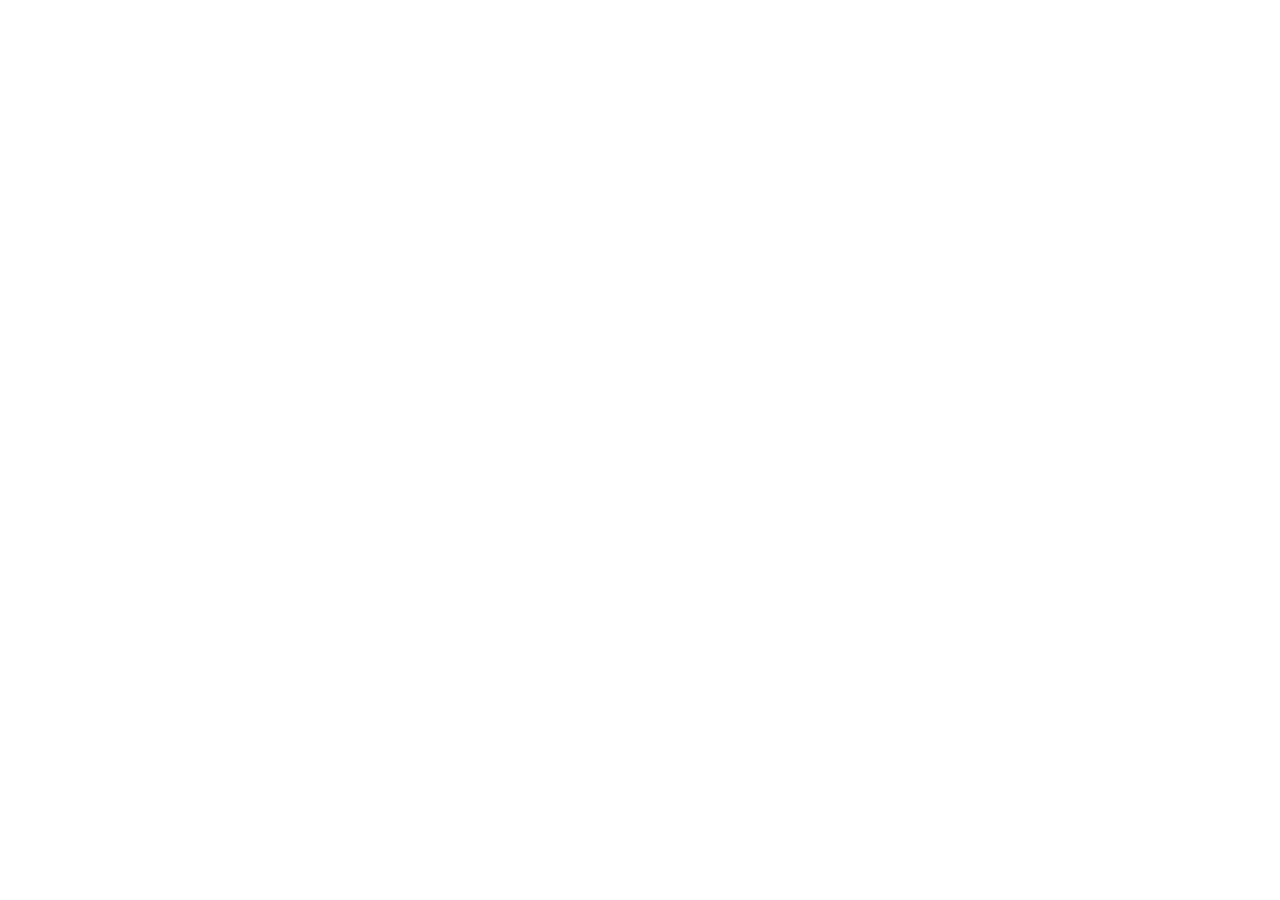
==== index.html @ 61a12a6a "Publish accessibility audit, calculator, and unlisted route Adds audit-led Home Water Plant configur" ====
<!doctype html>
<html lang="en-US">
  <head>
    <meta charset="UTF-8" />
    <meta name="viewport" content="width=device-width, initial-scale=1.0" />
    <meta name="theme-color" content="#0F172A" />
    <meta name="description" content="Pacific Purity installs Home Water Plants for Los Angeles homes. Starting at $199/mo, with $199 at signing and 12 payments of $199: $2,587 total. Start with a free water audit." />
    
    
    <title>Pacific Purity | Home Water Plants for Los Angeles Homes</title>
    <script type="module" crossorigin src="/assets/index-Bk1wmmDY.js"></script>
    <link rel="stylesheet" crossorigin href="/assets/index-Cd5z5xtG.css">
  
    <link rel="canonical" href="https://pacificpurity.com/" />
    <meta property="og:type" content="website" />
    <meta property="og:site_name" content="Pacific Purity" />
    <meta property="og:title" content="Pacific Purity | Home Water Plants for Los Angeles Homes" />
    <meta property="og:description" content="Pacific Purity installs Home Water Plants for Los Angeles homes. Starting at $199/mo, with $199 at signing and 12 payments of $199: $2,587 total. Start with a free water audit." />
    <meta property="og:url" content="https://pacificpurity.com/" />
    <meta property="og:image" content="https://pacificpurity.com/og-image.png" />
    <meta property="og:image:alt" content="Pacific Purity water purification installation" />
    <meta name="twitter:card" content="summary_large_image" />
    <meta name="twitter:title" content="Pacific Purity | Home Water Plants for Los Angeles Homes" />
    <meta name="twitter:description" content="Pacific Purity installs Home Water Plants for Los Angeles homes. Starting at $199/mo, with $199 at signing and 12 payments of $199: $2,587 total. Start with a free water audit." />
    <meta name="twitter:image" content="https://pacificpurity.com/og-image.png" />
    <script type="application/ld+json">{"@context":"https://schema.org","@graph":[{"@type":"Organization","@id":"https://pacificpurity.com/#organization","name":"Pacific Purity","url":"https://pacificpurity.com","logo":"https://pacificpurity.com/manus-storage/pacific-purity-double-droplet.png","areaServed":["Los Angeles","West Los Angeles","Santa Monica","South Bay"],"description":"Pacific Purity designs and installs residential water purification and water-treatment systems for Los Angeles homes."},{"@type":"Service","name":"Pacific Purity residential water purification","serviceType":"Residential water purification installation","provider":{"@id":"https://pacificpurity.com/#organization"},"areaServed":["Los Angeles","West Los Angeles","Santa Monica","South Bay"],"description":"Pacific Purity installs Home Water Plants for Los Angeles homes. Starting at $199/mo, with $199 at signing and 12 payments of $199: $2,587 total. Start with a free water audit."},{"@type":"FAQPage","mainEntity":[{"@type":"Question","name":"What does the free in-home water audit include?","acceptedAnswer":{"@type":"Answer","text":"We discuss your water goals, assess the installation location and access, test the available water, review the fixtures or uses you want to serve, and recommend a configuration before you commit."}},{"@type":"Question","name":"Is the Home Water Plant a whole-house RO system?","acceptedAnswer":{"@type":"Answer","text":"The Home Water Plant creates a dedicated purified-water zone. Your audit determines which fixtures and uses are included, then confirms the appropriate 250 LPH or 500 LPH configuration."}}]}]}</script>
  </head>
  <body>
    <div id="root"></div>
  </body>
</html>
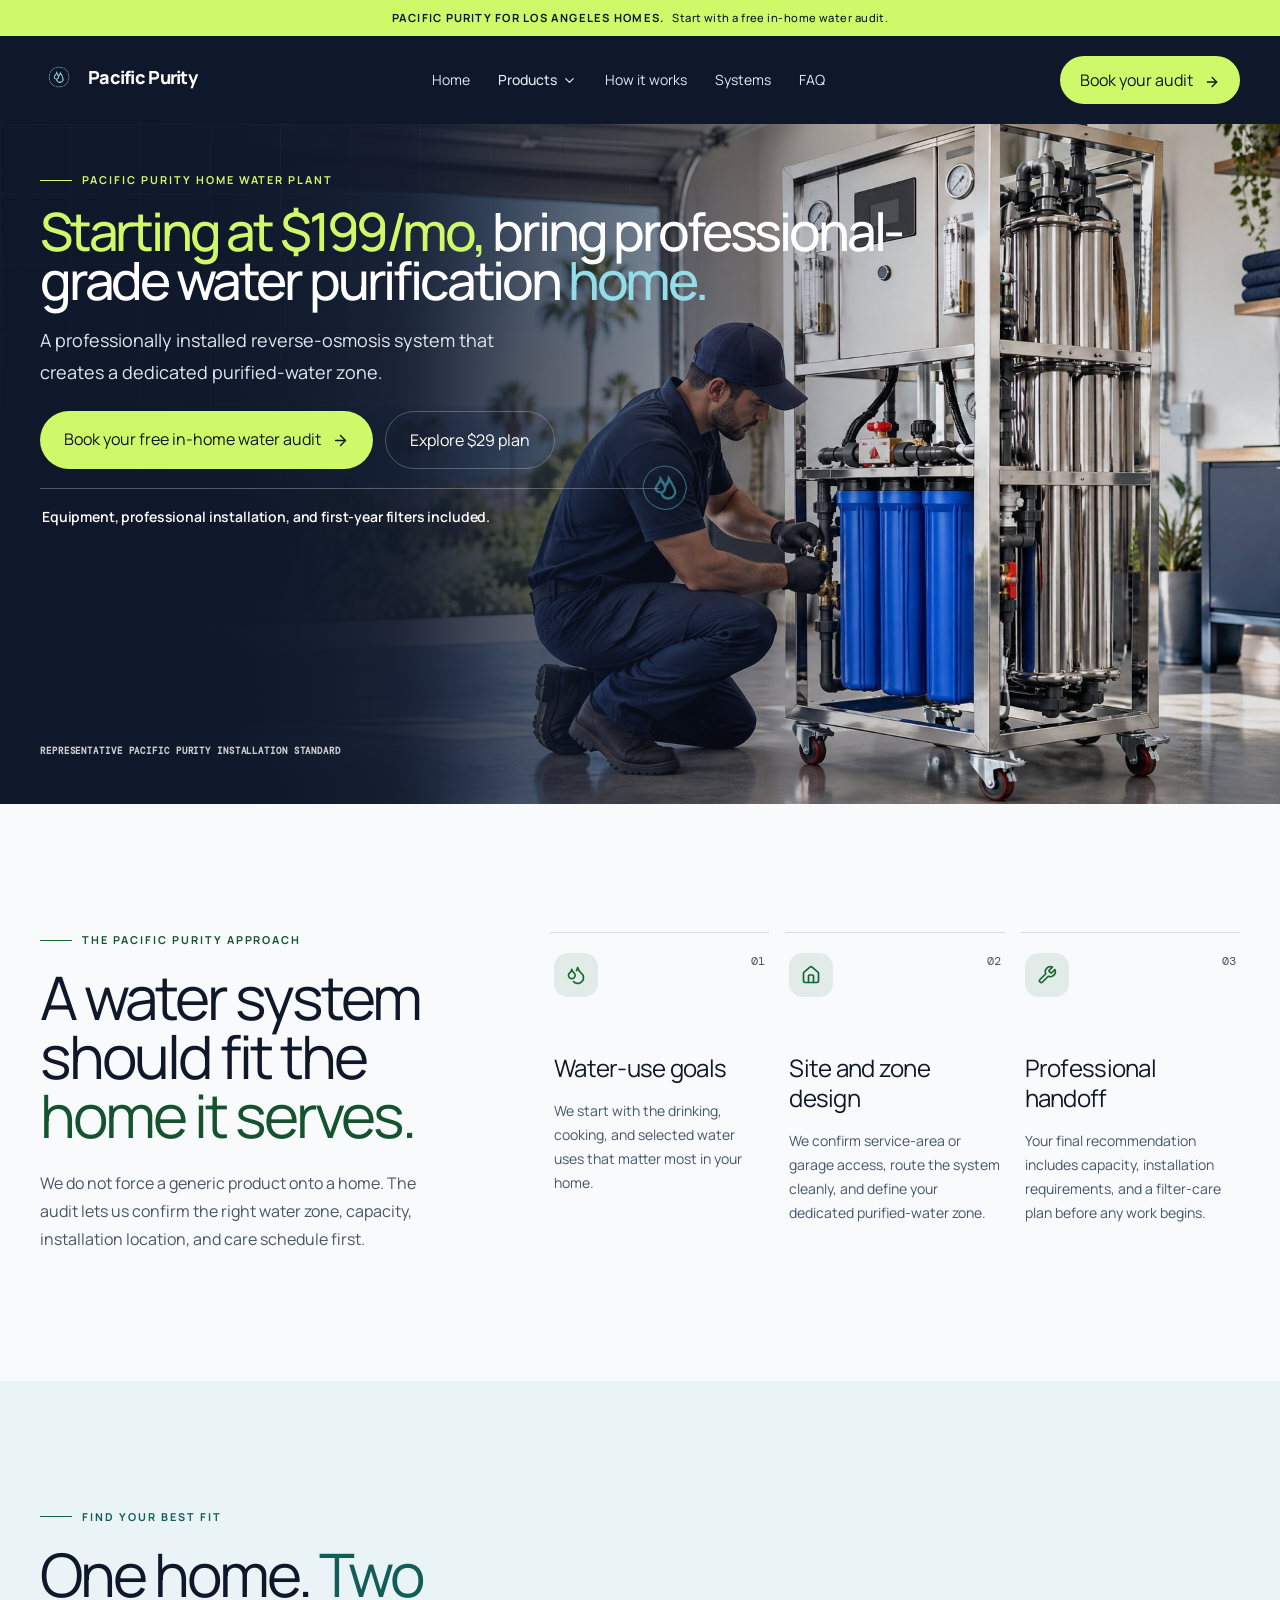
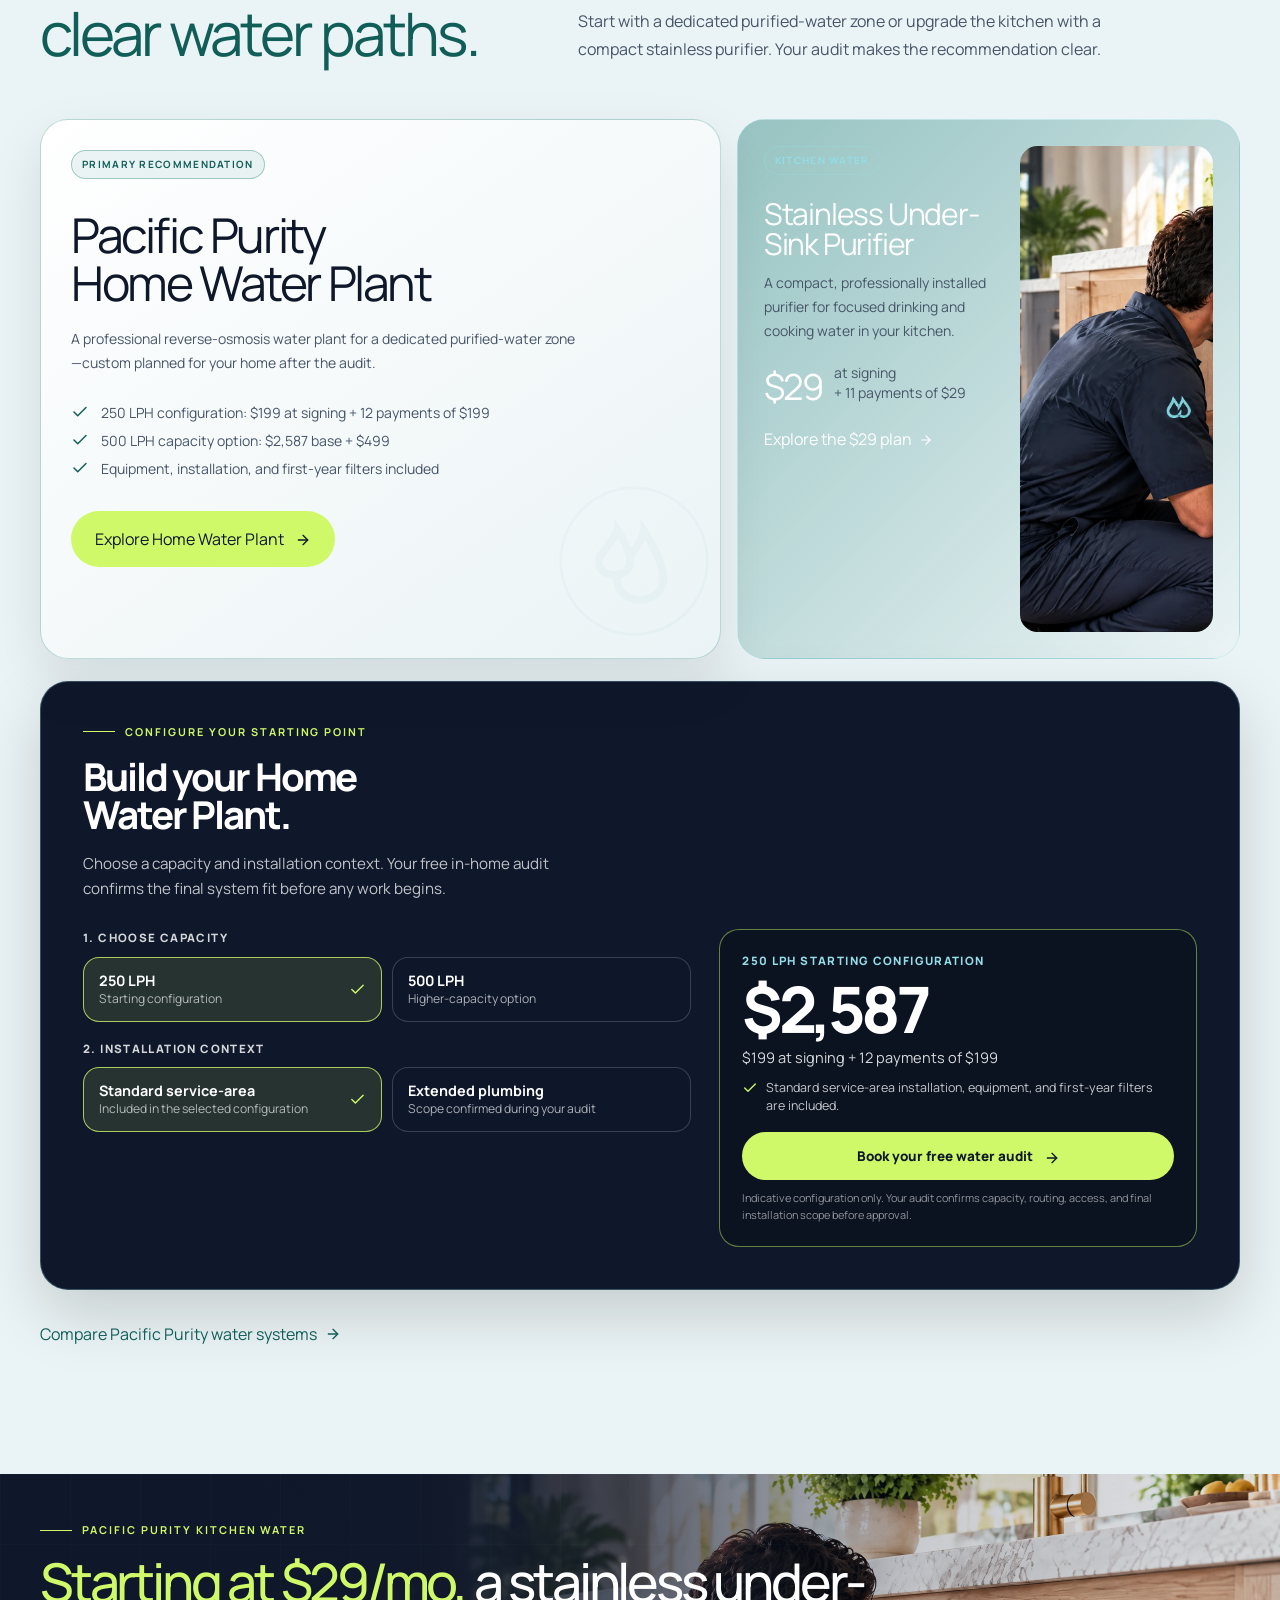
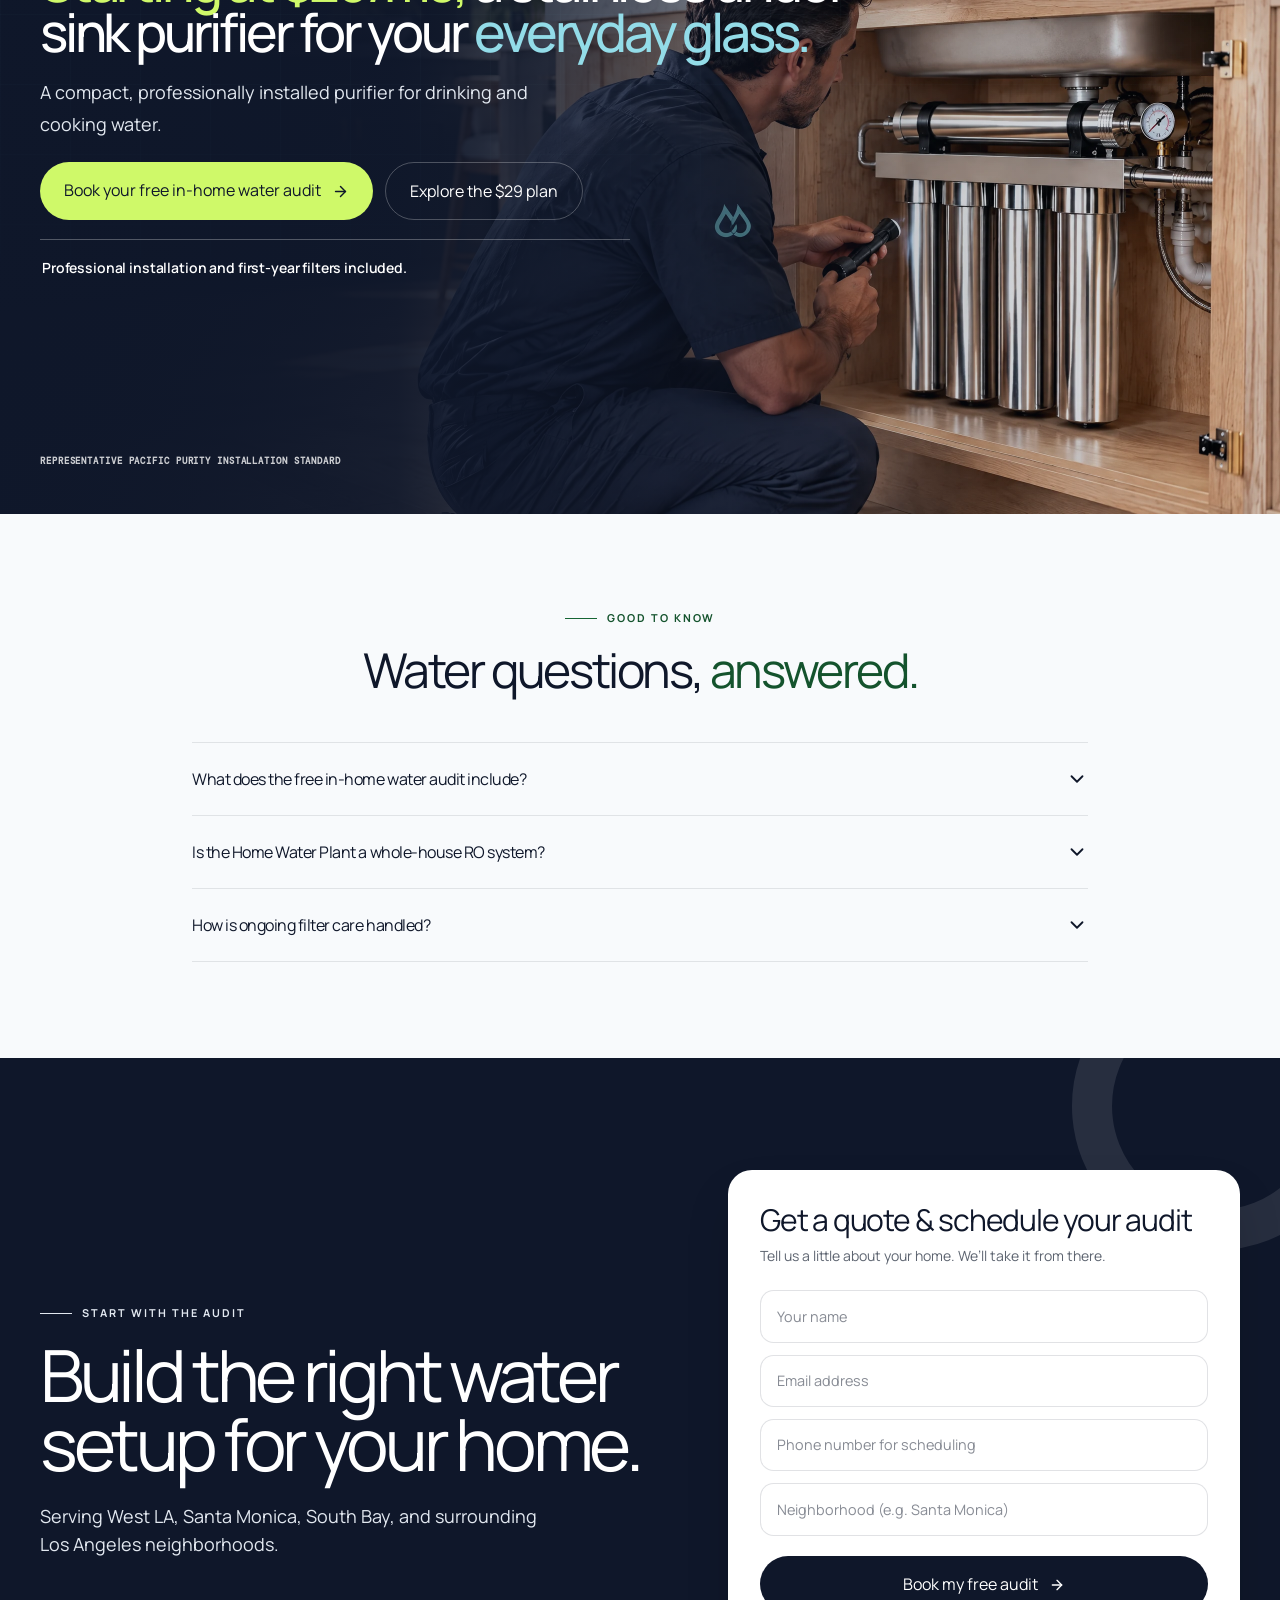
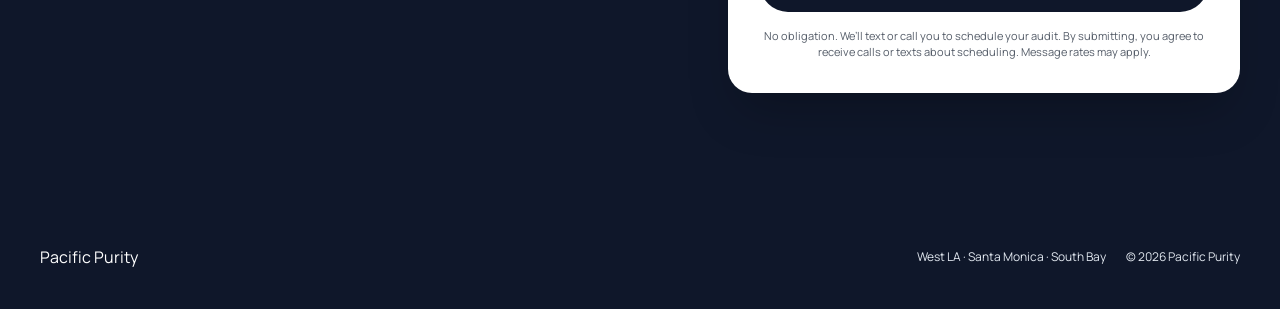
==== commit 497398f6: "Refine hero typography and mobile readability" ====
--- a/index.html
+++ b/index.html
@@ -8,8 +8,8 @@
     
     
     <title>Pacific Purity | Home Water Plants for Los Angeles Homes</title>
-    <script type="module" crossorigin src="/assets/index-Bk1wmmDY.js"></script>
-    <link rel="stylesheet" crossorigin href="/assets/index-Cd5z5xtG.css">
+    <script type="module" crossorigin src="/assets/index-rPLA3eT7.js"></script>
+    <link rel="stylesheet" crossorigin href="/assets/index-DbnphQcN.css">
   
     <link rel="canonical" href="https://pacificpurity.com/" />
     <meta property="og:type" content="website" />
--- a/assets/index-DbnphQcN.css
+++ b/assets/index-DbnphQcN.css
@@ -0,0 +1 @@
+@import"https://fonts.googleapis.com/css2?family=DM+Mono:wght@400;500&family=Manrope:wght@400;500;600;700;800&display=swap";@layer components;@layer properties{@supports (((-webkit-hyphens:none)) and (not (margin-trim:inline))) or ((-moz-orient:inline) and (not (color:rgb(from red r g b)))){*,:before,:after,::backdrop{--tw-divide-y-reverse:0;--tw-border-style:solid;--tw-leading:initial;--tw-font-weight:initial;--tw-tracking:initial;--tw-shadow:0 0 #0000;--tw-shadow-color:initial;--tw-shadow-alpha:100%;--tw-inset-shadow:0 0 #0000;--tw-inset-shadow-color:initial;--tw-inset-shadow-alpha:100%;--tw-ring-color:initial;--tw-ring-shadow:0 0 #0000;--tw-inset-ring-color:initial;--tw-inset-ring-shadow:0 0 #0000;--tw-ring-inset:initial;--tw-ring-offset-width:0px;--tw-ring-offset-color:#fff;--tw-ring-offset-shadow:0 0 #0000;--tw-blur:initial;--tw-brightness:initial;--tw-contrast:initial;--tw-grayscale:initial;--tw-hue-rotate:initial;--tw-invert:initial;--tw-opacity:initial;--tw-saturate:initial;--tw-sepia:initial;--tw-drop-shadow:initial;--tw-drop-shadow-color:initial;--tw-drop-shadow-alpha:100%;--tw-drop-shadow-size:initial;--tw-backdrop-blur:initial;--tw-backdrop-brightness:initial;--tw-backdrop-contrast:initial;--tw-backdrop-grayscale:initial;--tw-backdrop-hue-rotate:initial;--tw-backdrop-invert:initial;--tw-backdrop-opacity:initial;--tw-backdrop-saturate:initial;--tw-backdrop-sepia:initial;--tw-translate-x:0;--tw-translate-y:0;--tw-translate-z:0;--tw-animation-delay:0s;--tw-animation-direction:normal;--tw-animation-duration:initial;--tw-animation-fill-mode:none;--tw-animation-iteration-count:1;--tw-enter-blur:0;--tw-enter-opacity:1;--tw-enter-rotate:0;--tw-enter-scale:1;--tw-enter-translate-x:0;--tw-enter-translate-y:0;--tw-exit-blur:0;--tw-exit-opacity:1;--tw-exit-rotate:0;--tw-exit-scale:1;--tw-exit-translate-x:0;--tw-exit-translate-y:0}}}@layer theme{:root,:host{--color-red-700:oklch(50.5% .213 27.518);--color-slate-600:oklch(44.6% .043 257.281);--color-white:#fff;--spacing:.25rem;--container-sm:24rem;--container-md:28rem;--container-lg:32rem;--container-xl:36rem;--container-2xl:42rem;--container-4xl:56rem;--container-5xl:64rem;--container-7xl:80rem;--text-xs:.75rem;--text-xs--line-height:calc(1 / .75);--text-sm:.875rem;--text-sm--line-height:calc(1.25 / .875);--text-base:1rem;--text-base--line-height: 1.5 ;--text-lg:1.125rem;--text-lg--line-height:calc(1.75 / 1.125);--text-xl:1.25rem;--text-xl--line-height:calc(1.75 / 1.25);--text-2xl:1.5rem;--text-2xl--line-height:calc(2 / 1.5);--text-3xl:1.875rem;--text-3xl--line-height: 1.2 ;--text-4xl:2.25rem;--text-4xl--line-height:calc(2.5 / 2.25);--text-5xl:3rem;--text-5xl--line-height:1;--text-6xl:3.75rem;--text-6xl--line-height:1;--text-7xl:4.5rem;--text-7xl--line-height:1;--text-8xl:6rem;--text-8xl--line-height:1;--font-weight-medium:500;--font-weight-semibold:600;--font-weight-bold:700;--leading-tight:1.25;--radius-2xl:1rem;--radius-3xl:1.5rem;--blur-md:12px;--default-transition-duration:.15s;--default-transition-timing-function:cubic-bezier(.4, 0, .2, 1);--default-font-family:"Manrope", sans-serif;--default-mono-font-family:"DM Mono", monospace}}@layer base{*,:after,:before,::backdrop{box-sizing:border-box;border:0 solid;margin:0;padding:0}::file-selector-button{box-sizing:border-box;border:0 solid;margin:0;padding:0}html,:host{-webkit-text-size-adjust:100%;tab-size:4;line-height:1.5;font-family:var(--default-font-family,-apple-system, BlinkMacSystemFont, "Segoe UI", Roboto, "Helvetica Neue", "Noto Sans", Arial, sans-serif, "Apple Color Emoji", "Segoe UI Emoji", "Segoe UI Symbol", "Noto Color Emoji");font-feature-settings:var(--default-font-feature-settings,normal);font-variation-settings:var(--default-font-variation-settings,normal);-webkit-tap-highlight-color:transparent}hr{height:0;color:inherit;border-top-width:1px}abbr:where([title]){-webkit-text-decoration:underline dotted;text-decoration:underline dotted}h1,h2,h3,h4,h5,h6{font-size:inherit;font-weight:inherit}a{color:inherit;-webkit-text-decoration:inherit;text-decoration:inherit}b,strong{font-weight:bolder}code,kbd,samp,pre{font-family:var(--default-mono-font-family,ui-monospace, SFMono-Regular, Menlo, Monaco, Consolas, "Liberation Mono", "Courier New", monospace);font-feature-settings:var(--default-mono-font-feature-settings,normal);font-variation-settings:var(--default-mono-font-variation-settings,normal);font-size:1em}small{font-size:80%}sub,sup{vertical-align:baseline;font-size:75%;line-height:0;position:relative}sub{bottom:-.25em}sup{top:-.5em}table{text-indent:0;border-color:inherit;border-collapse:collapse}:-moz-focusring:where(:not(iframe)){outline:auto}progress{vertical-align:baseline}summary{display:list-item}ol,ul,menu{list-style:none}img,svg,video,canvas,audio,iframe,embed,object{vertical-align:middle;display:block}img,video{max-width:100%;height:auto}button,input,select,optgroup,textarea{font:inherit;font-feature-settings:inherit;font-variation-settings:inherit;letter-spacing:inherit;color:inherit;opacity:1;background-color:#0000;border-radius:0}::file-selector-button{font:inherit;font-feature-settings:inherit;font-variation-settings:inherit;letter-spacing:inherit;color:inherit;opacity:1;background-color:#0000;border-radius:0}:where(select:is([multiple],[size])) optgroup{font-weight:bolder}:where(select:is([multiple],[size])) optgroup option{padding-inline-start:20px}::file-selector-button{margin-inline-end:4px}::placeholder{opacity:1}@supports (not ((-webkit-appearance:-apple-pay-button))) or (contain-intrinsic-size:1px){::placeholder{color:currentColor}@supports (color:color-mix(in lab,red,red)){::placeholder{color:color-mix(in oklab,currentcolor 50%,transparent)}}}textarea{resize:vertical}::-webkit-search-decoration{-webkit-appearance:none}::-webkit-date-and-time-value{min-height:1lh;text-align:inherit}::-webkit-datetime-edit{display:inline-flex}::-webkit-datetime-edit-fields-wrapper{padding:0}::-webkit-datetime-edit{padding-block:0}::-webkit-datetime-edit-year-field{padding-block:0}::-webkit-datetime-edit-month-field{padding-block:0}::-webkit-datetime-edit-day-field{padding-block:0}::-webkit-datetime-edit-hour-field{padding-block:0}::-webkit-datetime-edit-minute-field{padding-block:0}::-webkit-datetime-edit-second-field{padding-block:0}::-webkit-datetime-edit-millisecond-field{padding-block:0}::-webkit-datetime-edit-meridiem-field{padding-block:0}::-webkit-calendar-picker-indicator{line-height:1}:-moz-ui-invalid{box-shadow:none}button,input:where([type=button],[type=reset],[type=submit]){appearance:button}::file-selector-button{appearance:button}::-webkit-inner-spin-button{height:auto}::-webkit-outer-spin-button{height:auto}[hidden]:where(:not([hidden=until-found])){display:none!important}}@layer utilities{.absolute{position:absolute}.relative{position:relative}.inset-0{inset:0}.-top-24{top:calc(var(--spacing) * -24)}.-right-20{right:calc(var(--spacing) * -20)}.bottom-6{bottom:calc(var(--spacing) * 6)}.left-4{left:calc(var(--spacing) * 4)}.isolate{isolation:isolate}.z-10{z-index:10}.mx-5{margin-inline:calc(var(--spacing) * 5)}.mx-auto{margin-inline:auto}.mt-2{margin-top:calc(var(--spacing) * 2)}.mt-3{margin-top:calc(var(--spacing) * 3)}.mt-4{margin-top:calc(var(--spacing) * 4)}.mt-5{margin-top:calc(var(--spacing) * 5)}.mt-6{margin-top:calc(var(--spacing) * 6)}.mt-7{margin-top:calc(var(--spacing) * 7)}.mt-8{margin-top:calc(var(--spacing) * 8)}.mt-9{margin-top:calc(var(--spacing) * 9)}.mt-10{margin-top:calc(var(--spacing) * 10)}.mt-12{margin-top:calc(var(--spacing) * 12)}.mt-14{margin-top:calc(var(--spacing) * 14)}.mb-1{margin-bottom:var(--spacing)}.mb-2{margin-bottom:calc(var(--spacing) * 2)}.mb-4{margin-bottom:calc(var(--spacing) * 4)}.mb-14{margin-bottom:calc(var(--spacing) * 14)}.ml-1{margin-left:var(--spacing)}.ml-2{margin-left:calc(var(--spacing) * 2)}.block{display:block}.flex{display:flex}.grid{display:grid}.hidden{display:none}.inline{display:inline}.inline-block{display:inline-block}.inline-flex{display:inline-flex}.aspect-\[4\/3\]{aspect-ratio:4/3}.h-14{height:calc(var(--spacing) * 14)}.h-72{height:calc(var(--spacing) * 72)}.h-px{height:1px}.min-h-screen{min-height:100vh}.w-12{width:calc(var(--spacing) * 12)}.w-14{width:calc(var(--spacing) * 14)}.w-72{width:calc(var(--spacing) * 72)}.w-full{width:100%}.max-w-2xl{max-width:var(--container-2xl)}.max-w-4xl{max-width:var(--container-4xl)}.max-w-5xl{max-width:var(--container-5xl)}.max-w-7xl{max-width:var(--container-7xl)}.max-w-\[640px\]{max-width:640px}.max-w-lg{max-width:var(--container-lg)}.max-w-md{max-width:var(--container-md)}.max-w-sm{max-width:var(--container-sm)}.max-w-xl{max-width:var(--container-xl)}.shrink-0{flex-shrink:0}.rotate-180{rotate:180deg}.flex-col{flex-direction:column}.flex-wrap{flex-wrap:wrap}.place-items-center{place-items:center}.items-center{align-items:center}.items-end{align-items:flex-end}.items-start{align-items:flex-start}.justify-between{justify-content:space-between}.justify-center{justify-content:center}.gap-2{gap:calc(var(--spacing) * 2)}.gap-3{gap:calc(var(--spacing) * 3)}.gap-4{gap:calc(var(--spacing) * 4)}.gap-5{gap:calc(var(--spacing) * 5)}.gap-6{gap:calc(var(--spacing) * 6)}.gap-7{gap:calc(var(--spacing) * 7)}.gap-8{gap:calc(var(--spacing) * 8)}.gap-10{gap:calc(var(--spacing) * 10)}.gap-12{gap:calc(var(--spacing) * 12)}.gap-x-6{column-gap:calc(var(--spacing) * 6)}.gap-y-3{row-gap:calc(var(--spacing) * 3)}:where(.divide-y>:not(:last-child)){--tw-divide-y-reverse:0;border-bottom-style:var(--tw-border-style);border-top-style:var(--tw-border-style);border-top-width:calc(1px * var(--tw-divide-y-reverse));border-bottom-width:calc(1px * calc(1 - var(--tw-divide-y-reverse)))}:where(.divide-ink\/10>:not(:last-child)){border-color:#0f172a1a}.overflow-hidden{overflow:hidden}.overflow-x-hidden{overflow-x:hidden}.rounded-2xl{border-radius:var(--radius-2xl)}.rounded-3xl{border-radius:var(--radius-3xl)}.rounded-\[2rem\]{border-radius:2rem}.rounded-full{border-radius:3.40282e38px}.border{border-style:var(--tw-border-style);border-width:1px}.border-\[40px\]{border-style:var(--tw-border-style);border-width:40px}.border-y{border-block-style:var(--tw-border-style);border-block-width:1px}.border-ink\/10{border-color:#0f172a1a}.border-white\/10{border-color:#ffffff1a}@supports (color:color-mix(in lab,red,red)){.border-white\/10{border-color:color-mix(in oklab,var(--color-white) 10%,transparent)}}.border-white\/15{border-color:#ffffff26}@supports (color:color-mix(in lab,red,red)){.border-white\/15{border-color:color-mix(in oklab,var(--color-white) 15%,transparent)}}.border-white\/20{border-color:#fff3}@supports (color:color-mix(in lab,red,red)){.border-white\/20{border-color:color-mix(in oklab,var(--color-white) 20%,transparent)}}.border-white\/25{border-color:#ffffff40}@supports (color:color-mix(in lab,red,red)){.border-white\/25{border-color:color-mix(in oklab,var(--color-white) 25%,transparent)}}.bg-blue{background-color:#0f766e}.bg-blue\/40{background-color:#0f766e66}.bg-coral{background-color:#166534}.bg-cream{background-color:#f8fafc}.bg-cyan{background-color:#93dce8}.bg-ink{background-color:#0f172a}.bg-ink\/75{background-color:#0f172abf}.bg-ink\/95{background-color:#0f172af2}.bg-lime{background-color:#cff969}.bg-white{background-color:var(--color-white)}.bg-white\/70{background-color:#ffffffb3}@supports (color:color-mix(in lab,red,red)){.bg-white\/70{background-color:color-mix(in oklab,var(--color-white) 70%,transparent)}}.object-cover{object-fit:cover}.p-3{padding:calc(var(--spacing) * 3)}.p-4{padding:calc(var(--spacing) * 4)}.p-5{padding:calc(var(--spacing) * 5)}.p-6{padding:calc(var(--spacing) * 6)}.px-4{padding-inline:calc(var(--spacing) * 4)}.px-5{padding-inline:calc(var(--spacing) * 5)}.px-6{padding-inline:calc(var(--spacing) * 6)}.py-3{padding-block:calc(var(--spacing) * 3)}.py-4{padding-block:calc(var(--spacing) * 4)}.py-5{padding-block:calc(var(--spacing) * 5)}.py-6{padding-block:calc(var(--spacing) * 6)}.py-8{padding-block:calc(var(--spacing) * 8)}.py-10{padding-block:calc(var(--spacing) * 10)}.py-16{padding-block:calc(var(--spacing) * 16)}.py-20{padding-block:calc(var(--spacing) * 20)}.py-24{padding-block:calc(var(--spacing) * 24)}.pt-0{padding-top:0}.pt-20{padding-top:calc(var(--spacing) * 20)}.pb-6{padding-bottom:calc(var(--spacing) * 6)}.pb-20{padding-bottom:calc(var(--spacing) * 20)}.pb-24{padding-bottom:calc(var(--spacing) * 24)}.text-center{text-align:center}.text-left{text-align:left}.font-display{font-family:Manrope,sans-serif}.font-mono{font-family:DM Mono,monospace}.text-2xl{font-size:var(--text-2xl);line-height:var(--tw-leading,var(--text-2xl--line-height))}.text-3xl{font-size:var(--text-3xl);line-height:var(--tw-leading,var(--text-3xl--line-height))}.text-4xl{font-size:var(--text-4xl);line-height:var(--tw-leading,var(--text-4xl--line-height))}.text-5xl{font-size:var(--text-5xl);line-height:var(--tw-leading,var(--text-5xl--line-height))}.text-6xl{font-size:var(--text-6xl);line-height:var(--tw-leading,var(--text-6xl--line-height))}.text-base{font-size:var(--text-base);line-height:var(--tw-leading,var(--text-base--line-height))}.text-lg{font-size:var(--text-lg);line-height:var(--tw-leading,var(--text-lg--line-height))}.text-sm{font-size:var(--text-sm);line-height:var(--tw-leading,var(--text-sm--line-height))}.text-xl{font-size:var(--text-xl);line-height:var(--tw-leading,var(--text-xl--line-height))}.text-xs{font-size:var(--text-xs);line-height:var(--tw-leading,var(--text-xs--line-height))}.text-\[11px\]{font-size:11px}.leading-5{--tw-leading:calc(var(--spacing) * 5);line-height:calc(var(--spacing) * 5)}.leading-6{--tw-leading:calc(var(--spacing) * 6);line-height:calc(var(--spacing) * 6)}.leading-7{--tw-leading:calc(var(--spacing) * 7);line-height:calc(var(--spacing) * 7)}.leading-8{--tw-leading:calc(var(--spacing) * 8);line-height:calc(var(--spacing) * 8)}.leading-\[\.92\]{--tw-leading:.92;line-height:.92}.leading-\[\.93\]{--tw-leading:.93;line-height:.93}.leading-\[\.95\]{--tw-leading:.95;line-height:.95}.leading-\[\.98\]{--tw-leading:.98;line-height:.98}.leading-\[0\.94\]{--tw-leading:.94;line-height:.94}.leading-\[0\.98\]{--tw-leading:.98;line-height:.98}.leading-none{--tw-leading:1;line-height:1}.leading-tight{--tw-leading:var(--leading-tight);line-height:var(--leading-tight)}.font-bold{--tw-font-weight:var(--font-weight-bold);font-weight:var(--font-weight-bold)}.font-medium{--tw-font-weight:var(--font-weight-medium);font-weight:var(--font-weight-medium)}.font-semibold{--tw-font-weight:var(--font-weight-semibold);font-weight:var(--font-weight-semibold)}.tracking-\[-\.03em\]{--tw-tracking:-.03em;letter-spacing:-.03em}.tracking-\[-\.04em\]{--tw-tracking:-.04em;letter-spacing:-.04em}.tracking-\[-\.05em\]{--tw-tracking:-.05em;letter-spacing:-.05em}.tracking-\[-\.06em\]{--tw-tracking:-.06em;letter-spacing:-.06em}.tracking-\[-0\.03em\]{--tw-tracking:-.03em;letter-spacing:-.03em}.tracking-\[-0\.04em\]{--tw-tracking:-.04em;letter-spacing:-.04em}.tracking-\[-0\.05em\]{--tw-tracking:-.05em;letter-spacing:-.05em}.tracking-\[-0\.06em\]{--tw-tracking:-.06em;letter-spacing:-.06em}.tracking-\[\.16em\]{--tw-tracking:.16em;letter-spacing:.16em}.text-blue{color:#0f766e}.text-coral{color:#166534}.text-cyan{color:#93dce8}.text-ink{color:#0f172a}.text-ink\/40{color:#0f172a66}.text-ink\/55{color:#0f172a8c}.text-ink\/60{color:#0f172a99}.text-ink\/65{color:#0f172aa6}.text-lime{color:#cff969}.text-red-700{color:var(--color-red-700)}.text-slate-600{color:var(--color-slate-600)}.text-white{color:var(--color-white)}.text-white\/25{color:#ffffff40}@supports (color:color-mix(in lab,red,red)){.text-white\/25{color:color-mix(in oklab,var(--color-white) 25%,transparent)}}.text-white\/45{color:#ffffff73}@supports (color:color-mix(in lab,red,red)){.text-white\/45{color:color-mix(in oklab,var(--color-white) 45%,transparent)}}.text-white\/50{color:#ffffff80}@supports (color:color-mix(in lab,red,red)){.text-white\/50{color:color-mix(in oklab,var(--color-white) 50%,transparent)}}.text-white\/55{color:#ffffff8c}@supports (color:color-mix(in lab,red,red)){.text-white\/55{color:color-mix(in oklab,var(--color-white) 55%,transparent)}}.text-white\/60{color:#fff9}@supports (color:color-mix(in lab,red,red)){.text-white\/60{color:color-mix(in oklab,var(--color-white) 60%,transparent)}}.text-white\/65{color:#ffffffa6}@supports (color:color-mix(in lab,red,red)){.text-white\/65{color:color-mix(in oklab,var(--color-white) 65%,transparent)}}.text-white\/70{color:#ffffffb3}@supports (color:color-mix(in lab,red,red)){.text-white\/70{color:color-mix(in oklab,var(--color-white) 70%,transparent)}}.text-white\/75{color:#ffffffbf}@supports (color:color-mix(in lab,red,red)){.text-white\/75{color:color-mix(in oklab,var(--color-white) 75%,transparent)}}.text-white\/80{color:#fffc}@supports (color:color-mix(in lab,red,red)){.text-white\/80{color:color-mix(in oklab,var(--color-white) 80%,transparent)}}.uppercase{text-transform:uppercase}.opacity-35{opacity:.35}.opacity-50{opacity:.5}.opacity-60{opacity:.6}.shadow-2xl{--tw-shadow:0 25px 50px -12px var(--tw-shadow-color,#00000040);box-shadow:var(--tw-inset-shadow),var(--tw-inset-ring-shadow),var(--tw-ring-offset-shadow),var(--tw-ring-shadow),var(--tw-shadow)}.filter{filter:var(--tw-blur,) var(--tw-brightness,) var(--tw-contrast,) var(--tw-grayscale,) var(--tw-hue-rotate,) var(--tw-invert,) var(--tw-saturate,) var(--tw-sepia,) var(--tw-drop-shadow,)}.backdrop-blur-md{--tw-backdrop-blur:blur(var(--blur-md));-webkit-backdrop-filter:var(--tw-backdrop-blur,) var(--tw-backdrop-brightness,) var(--tw-backdrop-contrast,) var(--tw-backdrop-grayscale,) var(--tw-backdrop-hue-rotate,) var(--tw-backdrop-invert,) var(--tw-backdrop-opacity,) var(--tw-backdrop-saturate,) var(--tw-backdrop-sepia,);backdrop-filter:var(--tw-backdrop-blur,) var(--tw-backdrop-brightness,) var(--tw-backdrop-contrast,) var(--tw-backdrop-grayscale,) var(--tw-backdrop-hue-rotate,) var(--tw-backdrop-invert,) var(--tw-backdrop-opacity,) var(--tw-backdrop-saturate,) var(--tw-backdrop-sepia,)}.transition{transition-property:color,background-color,border-color,outline-color,text-decoration-color,fill,stroke,--tw-gradient-from,--tw-gradient-via,--tw-gradient-to,opacity,box-shadow,transform,translate,scale,rotate,filter,-webkit-backdrop-filter,backdrop-filter,display,content-visibility,overlay,pointer-events;transition-timing-function:var(--tw-ease,var(--default-transition-timing-function));transition-duration:var(--tw-duration,var(--default-transition-duration))}.transition-transform{transition-property:transform,translate,scale,rotate;transition-timing-function:var(--tw-ease,var(--default-transition-timing-function));transition-duration:var(--tw-duration,var(--default-transition-duration))}@media(hover:hover){.hover\:-translate-y-0\.5:hover{--tw-translate-y:calc(var(--spacing) * -.5);translate:var(--tw-translate-x) var(--tw-translate-y)}.hover\:-translate-y-1:hover{--tw-translate-y:calc(var(--spacing) * -1);translate:var(--tw-translate-x) var(--tw-translate-y)}.hover\:border-cyan:hover{border-color:#93dce8}.hover\:bg-blue:hover{background-color:#0f766e}.hover\:bg-white:hover{background-color:var(--color-white)}.hover\:text-cyan:hover{color:#93dce8}.hover\:text-lime:hover{color:#cff969}}.disabled\:cursor-not-allowed:disabled{cursor:not-allowed}.disabled\:opacity-60:disabled{opacity:.6}@media(min-width:40rem){.sm\:left-10{left:calc(var(--spacing) * 10)}.sm\:block{display:block}.sm\:flex{display:flex}.sm\:grid-cols-2{grid-template-columns:repeat(2,minmax(0,1fr))}.sm\:grid-cols-3{grid-template-columns:repeat(3,minmax(0,1fr))}.sm\:flex-row{flex-direction:row}.sm\:items-center{align-items:center}.sm\:p-8{padding:calc(var(--spacing) * 8)}.sm\:text-5xl{font-size:var(--text-5xl);line-height:var(--tw-leading,var(--text-5xl--line-height))}.sm\:text-6xl{font-size:var(--text-6xl);line-height:var(--tw-leading,var(--text-6xl--line-height))}.sm\:text-7xl{font-size:var(--text-7xl);line-height:var(--tw-leading,var(--text-7xl--line-height))}.sm\:text-8xl{font-size:var(--text-8xl);line-height:var(--tw-leading,var(--text-8xl--line-height))}}@media(min-width:64rem){.lg\:grid-cols-1{grid-template-columns:repeat(1,minmax(0,1fr))}.lg\:grid-cols-2{grid-template-columns:repeat(2,minmax(0,1fr))}.lg\:grid-cols-4{grid-template-columns:repeat(4,minmax(0,1fr))}.lg\:grid-cols-\[\.8fr_1\.2fr\]{grid-template-columns:.8fr 1.2fr}.lg\:grid-cols-\[\.9fr_1\.1fr\]{grid-template-columns:.9fr 1.1fr}.lg\:grid-cols-\[\.72fr_1\.28fr\]{grid-template-columns:.72fr 1.28fr}.lg\:grid-cols-\[\.75fr_1\.25fr\]{grid-template-columns:.75fr 1.25fr}.lg\:grid-cols-\[0\.74fr_1\.26fr\]{grid-template-columns:.74fr 1.26fr}.lg\:grid-cols-\[0\.75fr_1\.25fr\]{grid-template-columns:.75fr 1.25fr}.lg\:grid-cols-\[0\.78fr_1\.22fr\]{grid-template-columns:.78fr 1.22fr}.lg\:grid-cols-\[1\.1fr_\.9fr\]{grid-template-columns:1.1fr .9fr}.lg\:grid-cols-\[1\.02fr_\.98fr\]{grid-template-columns:1.02fr .98fr}.lg\:grid-cols-\[1\.15fr_\.85fr\]{grid-template-columns:1.15fr .85fr}.lg\:grid-cols-\[1fr_\.8fr\]{grid-template-columns:1fr .8fr}.lg\:grid-cols-\[1fr_\.75fr\]{grid-template-columns:1fr .75fr}.lg\:items-center{align-items:center}.lg\:items-end{align-items:flex-end}.lg\:gap-24{gap:calc(var(--spacing) * 24)}.lg\:px-10{padding-inline:calc(var(--spacing) * 10)}.lg\:py-20{padding-block:calc(var(--spacing) * 20)}.lg\:py-28{padding-block:calc(var(--spacing) * 28)}.lg\:py-32{padding-block:calc(var(--spacing) * 32)}.lg\:pt-24{padding-top:calc(var(--spacing) * 24)}.lg\:pb-28{padding-bottom:calc(var(--spacing) * 28)}}}@property --tw-animation-delay{syntax:"*";inherits:false;initial-value:0s}@property --tw-animation-direction{syntax:"*";inherits:false;initial-value:normal}@property --tw-animation-duration{syntax:"*";inherits:false}@property --tw-animation-fill-mode{syntax:"*";inherits:false;initial-value:none}@property --tw-animation-iteration-count{syntax:"*";inherits:false;initial-value:1}@property --tw-enter-blur{syntax:"*";inherits:false;initial-value:0}@property --tw-enter-opacity{syntax:"*";inherits:false;initial-value:1}@property --tw-enter-rotate{syntax:"*";inherits:false;initial-value:0}@property --tw-enter-scale{syntax:"*";inherits:false;initial-value:1}@property --tw-enter-translate-x{syntax:"*";inherits:false;initial-value:0}@property --tw-enter-translate-y{syntax:"*";inherits:false;initial-value:0}@property --tw-exit-blur{syntax:"*";inherits:false;initial-value:0}@property --tw-exit-opacity{syntax:"*";inherits:false;initial-value:1}@property --tw-exit-rotate{syntax:"*";inherits:false;initial-value:0}@property --tw-exit-scale{syntax:"*";inherits:false;initial-value:1}@property --tw-exit-translate-x{syntax:"*";inherits:false;initial-value:0}@property --tw-exit-translate-y{syntax:"*";inherits:false;initial-value:0}:root{--background:#f8fafc;--foreground:#0f172a;--radius:1rem}*{box-sizing:border-box}html{scroll-behavior:smooth}body{color:#0f172a;-webkit-font-smoothing:antialiased;background:#f8fafc;margin:0;font-family:Manrope,sans-serif}button,a,input{font:inherit}button{cursor:pointer}a{color:inherit;text-decoration:none}.font-display{font-family:Manrope,sans-serif}.font-mono{font-family:DM Mono,monospace}.announcement{z-index:30;color:#0f172a;letter-spacing:.11em;text-transform:uppercase;background:#cff969;justify-content:center;align-items:center;gap:.5rem;min-height:36px;padding:.55rem 1rem;font-size:.7rem;font-weight:700;display:flex;position:relative}.announcement span{opacity:.6;letter-spacing:.04em;text-transform:none;font-weight:500;display:none}@media(min-width:640px){.announcement span{display:inline}}.nav-link{transition:color .2s;position:relative}.nav-link:hover{color:#cff969}.menu-group-label{color:#ffffff59;letter-spacing:.16em;text-transform:uppercase;font-size:10px;font-weight:700}.products-menu{position:relative}.products-menu-trigger{color:#ffffffbf;align-items:center;gap:5px;font-size:14px;font-weight:500;transition:color .2s;display:inline-flex}.products-menu-trigger:hover{color:#cff969}.products-menu-chevron{transition:transform .2s}.products-menu-panel{background:#0f172afa;border:1px solid #ffffff1f;border-radius:1rem;width:255px;padding:8px;position:absolute;top:calc(100% + 14px);left:-18px;box-shadow:0 18px 45px #00000038}.products-menu-panel:before{content:"";background:#0f172a;width:9px;height:9px;position:absolute;top:-5px;left:25px;transform:rotate(45deg)}.products-menu-panel a{z-index:1;color:#fff;border-radius:.75rem;align-items:center;gap:10px;padding:10px;transition:background .2s;display:flex;position:relative}.products-menu-panel a:hover{background:#ffffff14}.products-menu-panel a>span:last-child{flex-direction:column;gap:3px;display:flex}.products-menu-panel strong{font-size:12px}.products-menu-panel small{color:#ffffff73;font-size:10px}.products-menu-icon{border-radius:9px;flex:none;place-items:center;width:30px;height:30px;display:grid}.products-menu-icon-cyan{color:#93dce8;background:#93dce826}.products-menu-icon-blue{color:#93dce8;background:#0f766e40}.mobile-audit-bar{display:none}.mobile-audit-link{color:#0f172a;background:#cff969;border-radius:1rem;align-items:center;gap:11px;width:100%;padding:11px 14px;display:flex;box-shadow:0 8px 30px #0003}.mobile-audit-icon{background:#0f172a1f;border-radius:999px;flex:none;place-items:center;width:32px;height:32px;display:grid}.mobile-audit-link span:nth-child(2){flex-direction:column;flex:1;min-width:0;line-height:1.2;display:flex}.mobile-audit-link strong{font-size:12px}.mobile-audit-link small{color:#0f172a8c;margin-top:3px;font-size:10px}.audit-modal-backdrop{z-index:80;-webkit-backdrop-filter:blur(7px);backdrop-filter:blur(7px);background:#0f172a8c;place-items:end center;padding:16px;display:grid;position:fixed;inset:0}.audit-modal{color:#0f172a;background:#f4f7fa;border-radius:1.5rem;width:min(100%,430px);padding:26px;animation:.22s cubic-bezier(.23,1,.32,1) both modal-in;position:relative;box-shadow:0 24px 80px #00000047}.audit-modal-close{color:#0f172a8c;border-radius:999px;place-items:center;width:34px;height:34px;transition:background .2s,color .2s;display:grid;position:absolute;top:16px;right:16px}.audit-modal-close:hover{color:#0f172a;background:#0f172a14}.audit-modal h2{letter-spacing:-.05em;max-width:320px;margin-top:16px;font:38px/.96 Manrope,sans-serif}.audit-modal-copy{color:#0f172a99;max-width:350px;margin-top:12px;font-size:13px;line-height:1.55}.audit-modal-form{gap:9px;margin-top:20px;display:grid}.audit-modal-form input{color:#0f172a;background:#fff;border:1px solid #0f172a1f;border-radius:.8rem;outline:none;width:100%;padding:12px 13px;font-size:13px}.audit-modal-form input:focus{border-color:#0f766e;box-shadow:0 0 0 3px #0f766e1f}.audit-modal-form button{color:#fff;background:#0f172a;border-radius:999px;padding:13px 16px;font-size:13px;font-weight:700;transition:transform .2s,background .2s}.audit-modal-form button:hover{background:#0f766e;transform:translateY(-1px)}.audit-consent{color:#0f172a73;margin:2px 4px 0;font-size:10px;line-height:1.4}.audit-modal-full-link{color:#0f172a73;text-align:center;text-underline-offset:3px;margin-top:14px;font-size:11px;text-decoration:underline;display:block}.audit-modal-secondary{color:#fff;background:#0f172a;border-radius:999px;margin-top:20px;padding:12px 22px;font-size:13px;font-weight:700}.audit-success{text-align:center;padding:22px 6px 8px}.audit-success-icon{background:#cff969;border-radius:999px;place-items:center;width:54px;height:54px;margin:0 auto;display:grid}.audit-success h2{margin:18px auto 0}.audit-success p{color:#0f172a99;max-width:280px;margin:12px auto 0;font-size:13px;line-height:1.55}.product-header{z-index:20;background:#0f172a;position:relative}.product-nav-link{transition:color .2s}.product-nav-link:hover{color:#cff969}.product-hero{min-height:720px}.product-hero-glow{filter:blur(22px);background:radial-gradient(circle,#93dce833,#0000 65%);border-radius:50%;position:absolute;inset:16% 10% 8%}.ro-benefit{border-top:1px solid #0f172a24;min-height:230px;padding:20px 4px 0;transition:transform .24s,border-color .24s}.ro-benefit:hover{border-color:#166534;transform:translateY(-5px)}.ro-step{background:#ffffff6b;border:1px solid #0f172a1f;min-height:255px;padding:22px;transition:transform .24s,box-shadow .24s}.ro-step:hover{transform:translateY(-5px);box-shadow:0 20px 50px #0f766e1f}.ro-check{color:#ffffffb3;align-items:center;gap:10px;font-size:14px;display:flex}.ro-price-card{background:linear-gradient(140deg,#ffffff1a,#93dce80d);border:1px solid #cff9698c;border-radius:1.75rem;padding:30px;box-shadow:0 20px 80px #00000026}.product-page .eyebrow{line-height:1.2}.wholehouse-hero{min-height:700px}.wholehouse-diagram{background:#ffffff80;border:1px solid #0f172a1f;border-radius:1.75rem;grid-template-columns:1fr auto 1fr auto 1fr;align-items:center;gap:12px;padding:38px 26px;display:grid;position:relative}.diagram-node{background:#ffffffb3;border:1px solid #0f766e33;border-radius:1rem;flex-direction:column;justify-content:center;min-height:145px;padding:18px;display:flex}.diagram-node span{color:#0f766ea6;font:11px DM Mono,monospace}.diagram-node strong{margin-top:26px;font:21px Manrope,sans-serif}.diagram-node small{color:#0f172a8c;margin-top:8px;font-size:11px;line-height:1.45}.diagram-connector{background:#0f766e;width:28px;height:2px}.diagram-pipe{background:#0f766e40;height:2px;position:absolute;left:26px;right:26px}.diagram-pipe-in{top:25px}.diagram-pipe-out{bottom:25px}.diagram-label{color:#0f766e;text-transform:uppercase;letter-spacing:.1em;font:10px DM Mono,monospace;position:absolute;top:11px;left:26px}.diagram-label-out{inset:auto 26px 11px auto}.bundle-hero{min-height:690px}.makeover-diagram{background:#ffffff0f;border:1px solid #ffffff24;border-radius:2rem;justify-content:center;align-items:center;gap:18px;min-height:230px;padding:36px;display:flex;position:relative}.makeover-home,.makeover-kitchen{background:#ffffff14;border-radius:1.5rem;flex-direction:column;justify-content:center;align-items:center;gap:8px;min-width:210px;min-height:130px;padding:22px;display:flex}.makeover-home{color:#93dce8}.makeover-kitchen{color:#cff969}.makeover-home span,.makeover-kitchen span{color:#fff;text-align:center;font:21px/1.05 Manrope,sans-serif}.makeover-home small,.makeover-kitchen small{color:#ffffff73;font-size:11px}.makeover-line{background:linear-gradient(90deg,#93dce8,#cff969);width:80px;height:2px}.makeover-result{color:#ffffff80;white-space:nowrap;font-size:11px;position:absolute;bottom:14px;left:50%;transform:translate(-50%)}.comparison-table{background:#ffffff7a;border:1px solid #0f172a1f;border-radius:1.5rem;overflow:hidden}.comparison-row{border-bottom:1px solid #0f172a1a;grid-template-columns:1.05fr 1fr 1fr 1fr;display:grid}.comparison-row:last-child{border-bottom:0}.comparison-row>div{padding:18px;font-size:13px;line-height:1.5}.comparison-row>div:not(:last-child){border-right:1px solid #0f172a1a}.comparison-label{color:#0f172a80;letter-spacing:.12em;text-transform:uppercase;font-weight:700;font-size:11px!important}.comparison-recommended{background:#1665341a;font-weight:700}.comparison-row-price>div{font-weight:700}.comparison-mobile{display:none}.comparison-toggle{background:#0f172a17;border-radius:999px;grid-template-columns:repeat(3,1fr);gap:5px;padding:5px;display:grid}.comparison-toggle-button{color:#0f172a8c;border-radius:999px;padding:11px 8px;font-size:11px;font-weight:700;transition:background .2s,color .2s,transform .2s}.comparison-toggle-button:hover{color:#0f172a;transform:translateY(-1px)}.comparison-toggle-active{color:#fff;background:#0f172a;box-shadow:0 5px 15px #0f172a26}.comparison-toggle-active.comparison-toggle-coral{color:#0f172a;background:#166534}.comparison-mobile-card{background:#ffffff9e;border:1px solid #0f172a1f;border-radius:1.5rem;margin-top:12px;padding:22px;animation:.24s cubic-bezier(.23,1,.32,1) both comparison-in}.comparison-mobile-kicker{color:#0f766e;letter-spacing:.14em;text-transform:uppercase;font-size:10px;font-weight:700}.comparison-mobile-card h3{letter-spacing:-.04em;margin-top:8px;font:31px/1 Manrope,sans-serif}.comparison-mobile-row{border-top:1px solid #0f172a1a;grid-template-columns:.8fr 1.2fr;gap:14px;margin-top:14px;padding:14px 0 0;font-size:13px;line-height:1.4;display:grid}.comparison-mobile-row span{color:#0f172a80}.comparison-mobile-row strong{font-weight:700}.advice-card{background:#ffffff73;border:1px solid #0f172a1f;border-radius:1.25rem;padding:20px}.advice-card span{color:#0f766e;letter-spacing:.12em;text-transform:uppercase;font-size:11px;font-weight:700}.advice-card p{color:#0f172a99;margin-top:12px;font-size:13px;line-height:1.55}.advice-card-featured span{color:#166534}.eyebrow{letter-spacing:.18em;text-transform:uppercase;align-items:center;gap:.65rem;font-size:.68rem;font-weight:700;display:flex}.eyebrow-line{background:currentColor;width:32px;height:1px;display:inline-block}.hero-grid{background-image:linear-gradient(#93dce814 1px,#0000 1px),linear-gradient(90deg,#93dce814 1px,#0000 1px);background-size:70px 70px;-webkit-mask-image:linear-gradient(#000,#0000 75%);mask-image:linear-gradient(#000,#0000 75%)}.hero-image-wrap{position:relative}.hero-image-wrap:after{content:"";filter:blur(20px);background:radial-gradient(circle,#93dce838,#0000 65%);border-radius:50%;position:absolute;inset:18% 8% 6%}.icon-disc{color:#166534;background:#1665341f;border-radius:14px;place-items:center;width:44px;height:44px;display:grid}.feature-card{border-top:1px solid #0f172a24;min-height:320px;padding:20px 4px 0;transition:transform .24s,border-color .24s}.feature-card:hover{border-color:#166534;transform:translateY(-6px)}.system-card{z-index:1;background:#ffffff6b;border:1px solid #0f172a1f;min-height:240px;padding:22px;transition:transform .24s,background .24s,box-shadow .24s;position:relative}.system-card:hover{background:#ffffffc7;transform:translateY(-5px);box-shadow:0 20px 50px #0f766e1f}.water-rings{opacity:.7}.care-card{background:#ffffff0d;border:1px solid #ffffff21;border-radius:1.5rem;padding:24px;transition:transform .24s,background .24s}.care-card:hover{background:#ffffff17;transform:translate(5px)}.care-card-featured{border-color:#cff96999}.product-intro-note{color:#ffffff8c;border-left:1px solid #cff9698c;align-items:center;gap:14px;max-width:420px;padding-left:18px;font-size:13px;line-height:1.55;display:flex}.product-intro-note strong{color:#ffffffe6}.product-card{background:#ffffff0e;border:1px solid #ffffff1f;border-radius:1.75rem;position:relative;overflow:hidden}.product-card-primary{background:linear-gradient(135deg,#ffffff1a,#93dce80f);min-height:540px;padding:30px}.product-card-secondary{background:#ffffff0e;grid-template-columns:1.15fr .85fr;gap:18px;min-height:330px;padding:26px;display:grid}.product-card-copy{z-index:1;max-width:600px;position:relative}.product-card-watermark{color:#93dce81c;position:absolute;bottom:-30px;right:-18px;transform:rotate(-15deg)}.product-install-image{object-fit:cover;object-position:center;opacity:1;border:1px solid #ffffff1a;border-radius:1.1rem;width:100%;height:100%;min-height:275px;box-shadow:0 18px 42px #0000002e}.product-label{color:#93dce8;letter-spacing:.13em;text-transform:uppercase;border:1px solid #93dce859;border-radius:999px;padding:6px 10px;font-size:10px;font-weight:700;display:inline-flex}.product-label-lime{color:#cff969;border-color:#cff9698c}.bundle-card{background:linear-gradient(120deg,#1665342b,#ffffff0d);border:1px solid #1665348c;border-radius:1.75rem;min-height:280px;padding:26px}.product-card-primary,.product-card-secondary,.bundle-card{transition:transform .24s,border-color .24s,background .24s}.product-card-primary:hover,.product-card-secondary:hover,.bundle-card:hover{border-color:#cff969a6;transform:translateY(-5px)}.testimonial-section{position:relative}.testimonial-shell{background:#ffffff7a;border:1px solid #0f172a21;border-radius:2rem;padding:28px;position:relative;overflow:hidden;box-shadow:0 22px 70px #0f172a0f}.testimonial-quote-mark{color:#16653433;font-family:Manrope,sans-serif;font-size:9rem;line-height:1;position:absolute;top:-8px;right:28px}.testimonial-slide{animation:.28s cubic-bezier(.23,1,.32,1) both testimonial-in}.testimonial-dot{background:#0f172a33;border-radius:999px;width:8px;height:8px;transition:width .2s,background .2s}.testimonial-dot-active{background:#166534;width:28px}.carousel-button{color:#0f172a;border:1px solid #0f172a24;border-radius:999px;place-items:center;width:42px;height:42px;transition:background .2s,color .2s,transform .2s;display:grid}.carousel-button:hover{color:#cff969;background:#0f172a;transform:translateY(-2px)}.form-input{background:#fff;border:1px solid #0f172a1f;border-radius:.85rem;outline:none;width:100%;padding:.9rem 1rem;font-size:.9rem;transition:border-color .2s,box-shadow .2s}.form-input:focus{border-color:#0f766e;box-shadow:0 0 0 3px #0f766e1f}.animate-rise{animation:.8s cubic-bezier(.23,1,.32,1) both rise}.animate-float{animation:6s ease-in-out infinite float}@keyframes rise{0%{opacity:0;transform:translateY(18px)}to{opacity:1;transform:translateY(0)}}@keyframes float{0%,to{transform:translateY(0)}50%{transform:translateY(-8px)}}@keyframes testimonial-in{0%{opacity:0;transform:translate(12px)}to{opacity:1;transform:translate(0)}}@media(prefers-reduced-motion:reduce){*,:before,:after{scroll-behavior:auto!important;transition-duration:.01ms!important;animation-duration:.01ms!important;animation-iteration-count:1!important}}@media(max-width:639px){.product-card-secondary{grid-template-columns:1fr}.product-install-image{max-height:230px}.product-intro-note{align-items:flex-start}}@keyframes comparison-in{0%{opacity:0;transform:translateY(8px)}to{opacity:1;transform:translateY(0)}}@keyframes modal-in{0%{opacity:0;transform:translateY(12px)}to{opacity:1;transform:translateY(0)}}@media(max-width:639px){.wholehouse-diagram{grid-template-columns:1fr;gap:12px;padding-top:50px;padding-bottom:50px}.diagram-connector{width:2px;height:20px;margin:0 auto}.diagram-pipe{left:18px;right:18px}.diagram-label{left:18px}.diagram-label-out{right:18px}.makeover-diagram{flex-direction:column;gap:14px;padding:26px 16px 52px}.makeover-line{width:2px;height:38px}.comparison-table{display:none}.comparison-mobile{display:block}.mobile-audit-bar{z-index:50;right:12px;bottom:max(12px,env(safe-area-inset-bottom));display:block;position:fixed;left:12px}.product-page,#top{padding-bottom:74px}}.brand-lockup{color:#fff;align-items:center;gap:10px;display:inline-flex}.brand-mark{color:#cff969;background:#cff9691f;border:1px solid #cff969b8;border-radius:999px;place-items:center;width:38px;height:38px;display:grid}.brand-wordmark{letter-spacing:-.04em;font-family:Manrope,sans-serif;font-size:18px;font-weight:800}.brand-lockup-dark{color:#0f172a}.brand-lockup-dark .brand-mark{color:#0f766e;border-color:#0f766e40}em{font-style:normal}.audit-modal h2,.comparison-mobile-card h3,.diagram-node strong,.makeover-home span,.makeover-kitchen span{font-family:Manrope,sans-serif;font-weight:800}.bg-coral{background-color:#0f172a!important}.text-coral{color:#166534!important}.border-coral{border-color:#166534!important}@media(max-width:639px){.comparison-table{overflow:visible}.comparison-row{grid-template-columns:1fr}.comparison-row>div:not(:last-child){border-bottom:1px solid #0f172a14;border-right:0}.comparison-row>div{padding:14px 16px}.comparison-table .comparison-label{background:#0f172a09}}@media(min-width:640px){.comparison-mobile{display:none!important}.comparison-table{display:block!important}}.header-mobile-only{display:block}@media(min-width:640px){.header-mobile-only{display:none!important}}@media(min-width:640px)and (max-width:767px){.header-compact{gap:.65rem!important;font-size:11px!important}.header-compact-cta{padding:.6rem .75rem!important;font-size:11px!important}}:root{--pp-navy:#0f172a;--pp-coastal-white:#f8fafc;--pp-water-mist:#eaf3f5;--pp-forest:#166534;--pp-teal:#0f766e;--pp-lime:#cff969}.bg-water-mist{background-color:var(--pp-water-mist)!important}.bg-forest{background-color:var(--pp-forest)!important}.text-forest{color:var(--pp-forest)!important}.text-teal{color:var(--pp-teal)!important}.border-forest{border-color:var(--pp-forest)!important}.bg-cream{background-color:var(--pp-coastal-white)!important}.bg-cream .text-coral,.bg-water-mist .text-coral,.audit-modal .text-coral{color:var(--pp-forest)!important}.bg-cream .text-cyan,.bg-water-mist .text-cyan,.bg-cream .text-blue,.bg-water-mist .text-blue{color:var(--pp-teal)!important}.bg-cream .eyebrow-line.bg-coral,.bg-water-mist .eyebrow-line.bg-coral,.testimonial-section .bg-coral{background-color:var(--pp-forest)!important}.text-lime-dark{color:var(--pp-forest)!important}.bg-ink .text-coral,.product-header .text-coral{color:var(--pp-lime)!important}.bg-ink .eyebrow-line.bg-coral,.product-header .eyebrow-line.bg-coral{background-color:var(--pp-lime)!important}.products-menu-icon-coral{color:var(--pp-lime)!important;background:#cff9692e!important}.product-label-coral{color:var(--pp-lime)!important;border-color:#cff96999!important}.bundle-card{background:linear-gradient(120deg,#cff9692b,#ffffff0d)!important;border-color:#cff9698c!important}.icon-disc{color:var(--pp-forest)!important;background:#1665341a!important}.feature-card:hover,.ro-benefit:hover{border-color:var(--pp-forest)!important}.advice-card-featured{background:#16653414!important;border-color:#16653473!important}.advice-card-featured span,.testimonial-dot-active{color:var(--pp-forest)!important;background-color:var(--pp-forest)!important}.testimonial-quote-mark{color:#16653429!important}.carousel-button:hover{background:var(--pp-navy)!important;color:var(--pp-lime)!important}.form-input:focus,.audit-modal-form input:focus{border-color:var(--pp-teal)!important;box-shadow:0 0 0 3px #0f766e24!important}:root{--pp-forest-aaa:#14532d;--pp-teal-aaa:#115e59;--pp-body-aaa:#475569;--pp-muted-aaa:#334155;--pp-dark-surface-copy:#e2e8f0}:focus-visible{outline-offset:3px;outline:3px solid #93dce8}a.bg-lime,button.bg-lime,.mobile-audit-link,.bg-lime,.announcement,.announcement span{color:#0f172a!important}.announcement span{opacity:1!important}.bg-cream .text-coral,.bg-water-mist .text-coral,.audit-modal .text-coral,.text-forest{color:var(--pp-forest-aaa)!important}.bg-cream .text-blue,.bg-water-mist .text-blue,.bg-cream .text-teal,.bg-water-mist .text-teal,.bg-water-mist .comparison-mobile-kicker,.bg-water-mist .advice-card span{color:var(--pp-teal-aaa)!important}.bg-cream .text-ink\/60,.bg-cream .text-ink\/58,.bg-water-mist .text-ink\/60,.bg-water-mist .text-ink\/65,.bg-water-mist .comparison-mobile-row span,.comparison-label,.advice-card p,.advice-card-featured p{color:var(--pp-body-aaa)!important}.feature-card .text-ink\/35,.system-card .text-blue\/60,.ro-step .text-blue\/60,.diagram-node span,.diagram-label{color:var(--pp-teal-aaa)!important}.diagram-node small{color:var(--pp-body-aaa)!important}.bg-ink .text-white\/35,.bg-ink .text-white\/40,.bg-ink .text-white\/45,.bg-ink .text-white\/50,.bg-ink .text-white\/55,.bg-ink .text-white\/60,.bg-ink .text-white\/65,.bg-ink .text-white\/70,.product-header .text-white\/45,.product-header .text-white\/70,.product-header .text-white\/75{color:var(--pp-dark-surface-copy)!important}.bg-ink .text-blue,.bg-ink .text-cyan{color:#93dce8!important}.mobile-audit-link small{color:#334155!important}.testimonial-dot{place-items:center;width:24px;height:24px;display:grid;background:0 0!important}.testimonial-dot:after{content:"";background:#64748b;border-radius:999px;width:8px;height:8px;transition:width .2s,background .2s}.testimonial-dot-active{width:24px!important}.testimonial-dot-active:after{background:var(--pp-forest-aaa);width:18px}.site-home-link{align-items:center;min-width:24px;min-height:24px;display:inline-flex}.comparison-toggle{background:#d6dfe3}.comparison-toggle-button{color:#334155}.comparison-toggle-active{color:#fff;background:#0f172a}.comparison-toggle-active.comparison-toggle-coral{background:var(--pp-forest-aaa)!important;color:#fff!important}.comparison-recommended{background:#14532d1a!important}.wholehouse-pricing-grid,.full-package-grid,.full-home-comparison .mx-auto,.comparison-mobile,.comparison-mobile-card,.comparison-heading,.full-package-heading{min-width:0}@media(max-width:374px){.wholehouse-pricing-grid,.full-package-grid{gap:2rem}.wholehouse-price-row,.full-package-price-row{flex-wrap:wrap}.wholehouse-price-row>*,.full-package-price-row>*{min-width:0}.wholehouse-price-row .font-display,.full-package-price-row .font-display{font-size:clamp(2.75rem,17vw,3.5rem)}.comparison-heading,.full-package-heading{overflow-wrap:anywhere;max-width:100%;font-size:clamp(2.3rem,12vw,2.6rem)!important}.wholehouse-pricing-grid .ro-price-card,.full-package-grid .ro-price-card{padding:22px}}.hero-image-wrap,.representative-hero-media,.product-install-figure,.bundle-hero-visual,.wholehouse-installation-visual{margin:0}.representative-hero-media,.product-install-figure,.bundle-hero-visual,.wholehouse-installation-visual{position:relative}.representative-media-note{z-index:25;color:#e2e8f0;letter-spacing:.08em;text-transform:uppercase;-webkit-backdrop-filter:blur(8px);backdrop-filter:blur(8px);background:#0f172acc;border:1px solid #ffffff2e;border-radius:999px;padding:7px 10px;font:700 9px/1 DM Mono,monospace;position:absolute;bottom:14px;right:14px;box-shadow:0 8px 22px #0003}.representative-media-note-compact{font-size:8px;bottom:12px;right:12px}.product-install-figure{border-radius:1.1rem;min-height:275px;overflow:hidden}.product-install-figure .product-install-image{min-height:275px}.wholehouse-installation-visual{background:#ffffff8f;border:1px solid #0f172a1f;border-radius:1.25rem;grid-template-columns:minmax(0,.94fr) minmax(210px,.72fr);margin-top:16px;display:grid;overflow:hidden}.wholehouse-installation-visual img{object-fit:cover;object-position:center;width:100%;height:220px}.wholehouse-installation-visual figcaption{align-content:center;gap:10px;padding:24px;display:grid}.wholehouse-installation-visual strong{color:var(--pp-teal-aaa);letter-spacing:-.04em;font:800 22px/1.04 Manrope,sans-serif}.wholehouse-installation-visual span{color:var(--pp-body-aaa);font-size:13px;line-height:1.55}.bundle-hero-visual{background:#ffffff0f;border:1px solid #ffffff26;border-radius:2rem;max-width:1024px;margin:42px auto 0;overflow:hidden;box-shadow:0 24px 70px #0003}.bundle-hero-visual:after{content:"";pointer-events:none;background:linear-gradient(#0000 55%,#0f172a61);position:absolute;inset:0}.bundle-hero-visual img{aspect-ratio:16/9;object-fit:cover;width:100%;display:block}.bundle-hero-visual .representative-media-note{z-index:2}@media(max-width:639px){.representative-media-note{padding:6px 8px;font-size:8px;bottom:10px;right:10px}.wholehouse-installation-visual{grid-template-columns:1fr}.wholehouse-installation-visual img{aspect-ratio:16/10;height:auto}.wholehouse-installation-visual figcaption{padding:20px}.bundle-hero-visual{border-radius:1.35rem;margin-top:32px}}.brand-mark-image{object-fit:cover;background:#0f172a;border-radius:999px;width:38px;height:38px;display:block}.brand-lockup-dark .brand-mark-image{background:#f8fafc}.flagship-hero{min-height:760px}.flagship-card{color:#fff;background:linear-gradient(135deg,#93dce829,#ffffff0f);border:1px solid #cff9698c;border-radius:1.75rem;min-height:540px;padding:30px;position:relative;overflow:hidden;box-shadow:0 24px 70px #00000029}.flagship-card-watermark{opacity:.16;filter:brightness(1.8)saturate(.75);width:280px;position:absolute;bottom:-8%;right:-8%}.flagship-card-watermark img{width:100%;display:block}.under-sink-card{color:#fff;background:linear-gradient(135deg,#0f766e61,#ffffff0f);border:1px solid #93dce84d;border-radius:1.75rem;grid-template-columns:1.1fr .9fr;gap:20px;min-height:280px;padding:26px;display:grid;overflow:hidden}.under-sink-card>img{object-fit:cover;border-radius:1.1rem;width:100%;height:100%;min-height:230px}.capacity-upgrade-card{background:#ffffff0f;border:1px solid #93dce861;border-radius:1.5rem;padding:26px}.compare-hero{min-height:545px}.compare-audit-panel{background:linear-gradient(140deg,#ffffff1a,#93dce812);border:1px solid #cff96980;border-radius:1.75rem;padding:30px}.compare-table-expanded .comparison-row{grid-template-columns:1.05fr 1fr 1fr 1fr}.compare-table-header>div{background:#ffffff70}.compare-table-header h3{line-height:1.05}.compare-mobile-image{object-fit:cover;border-radius:1rem;width:100%;height:150px;margin-top:20px;display:block}.product-install-figure{align-self:stretch}.product-card-secondary{align-items:stretch}@media(max-width:639px){.flagship-hero{min-height:auto}.flagship-card{min-height:auto;padding:24px}.flagship-card-watermark{width:210px}.under-sink-card{grid-template-columns:1fr}.under-sink-card>img{min-height:190px}.compare-table-expanded{display:none!important}.compare-mobile{display:block!important}.comparison-toggle{grid-template-columns:repeat(3,minmax(0,1fr))}.comparison-toggle-button{min-width:0;font-size:10px;line-height:1.2}}@media(min-width:640px){.compare-table-expanded{display:block!important}}#systems .product-card-secondary{color:#fff;background:#0f172a!important}#systems .product-card-secondary .product-label{color:#93dce8!important}#systems .product-card-secondary .text-white\/60{color:#ffffffc7!important}#systems .product-card-secondary .text-white\/50{color:#ffffffb3!important}#audit .text-ink\/55{color:#5d6470!important}#audit .text-\[11px\]{color:#545c68!important}footer .text-white\/25{color:#ffffff9e!important}.full-home-comparison .product-label{color:#0f766e!important}.advice-card-featured{background:#0f172a!important}.advice-card-featured>.mt-7.block{color:#fff!important}@media(max-width:639px){.wholehouse-pricing-grid{grid-template-columns:minmax(0,1fr)!important;width:100%!important}.wholehouse-pricing-grid>*{min-width:0!important;max-width:100%!important}}.advice-card-featured>p{color:#ffffffc7!important}.advice-card-featured>a,.advice-card.advice-card-featured a{color:#cff969!important}.flagship-hero-home{min-height:760px}.flagship-hero-home .flagship-hero-photo{background:url(/manus-storage/pacific-purity-home-water-plant.jpg) 50%/cover no-repeat}.flagship-hero-home .flagship-hero-overlay{background:linear-gradient(90deg,#0f172af7,#0f172ae6 31%,#0f172a8a 50%,#0f172a14 73%,#0f172a1f)}.flagship-hero-home .hero-grid{z-index:1}.flagship-hero-content{flex-direction:column;justify-content:center;min-height:760px;display:flex}.flagship-hero-home h1{text-wrap:pretty;font-size:clamp(4.15rem,6.8vw,6.5rem)}.hero-capacity-grid{border-top:1px solid #ffffff38;grid-template-columns:repeat(2,minmax(0,1fr));gap:10px;max-width:660px;padding-top:18px;display:grid}.hero-capacity-card{-webkit-backdrop-filter:blur(10px);backdrop-filter:blur(10px);background:#0f172a9e;border:1px solid #ffffff29;border-radius:1rem;min-width:0;padding:15px 16px;box-shadow:0 14px 34px #00000026}.hero-capacity-card-option{background:#0f172abd;border-color:#cff96961}.hero-capacity-card p{overflow-wrap:anywhere}.hero-installation-note{color:#ffffffc7;letter-spacing:.1em;text-transform:uppercase;margin-top:auto;padding-top:34px;font:700 9px/1 DM Mono,monospace}@media(max-width:639px){.flagship-hero-home{min-height:auto}.flagship-hero-home .flagship-hero-photo{background-position:72% 0;background-size:auto 520px}.flagship-hero-home .flagship-hero-overlay{background:linear-gradient(#0f172a05 0 188px,#0f172a85 256px,#0f172af2 356px,#0f172a)}.flagship-hero-content{min-height:0;padding-top:276px;padding-bottom:96px}.flagship-hero-copy{padding:20px 0 0}.flagship-hero-home h1{font-size:clamp(3rem,13.4vw,4.2rem);line-height:.94}.flagship-hero-home .eyebrow{letter-spacing:.14em;font-size:.6rem}.flagship-hero-home .text-lg{font-size:1rem;line-height:1.68}.hero-actions{margin-bottom:8px}.hero-actions>a:nth-child(2){display:none}.hero-capacity-grid{grid-template-columns:1fr;gap:9px;margin-top:28px;padding-top:14px}.hero-capacity-card{padding:14px}.hero-capacity-card .font-display{font-size:clamp(1.28rem,5.5vw,1.55rem);line-height:1.08}.hero-installation-note{margin-top:24px;padding-top:0;padding-bottom:86px;font-size:8px}}@media(min-width:640px)and (max-width:899px){.flagship-hero-home .flagship-hero-overlay{background:linear-gradient(90deg,#0f172af0,#0f172ac7 48%,#0f172a3b)}.flagship-hero-content{min-height:690px}.flagship-hero-home h1{font-size:clamp(4.25rem,9vw,5.4rem)}}.hero-price-lead{color:#cff969;display:inline}.hero-pricing-rail{border-top:1px solid #ffffff47;max-width:620px;padding:18px 2px 0}.hero-pricing-rail p{overflow-wrap:anywhere}.hero-pricing-rail>p:first-child{letter-spacing:-.01em}.home-water-plant-hero{min-height:760px}.home-water-plant-hero h1{text-wrap:pretty;font-size:clamp(4.15rem,6.8vw,6.5rem)}.home-water-plant-hero .flagship-hero-photo{background:url(/manus-storage/pacific-purity-home-water-plant.jpg) 50%/cover no-repeat}.home-water-plant-hero .flagship-hero-overlay{background:linear-gradient(90deg,#0f172af7,#0f172ae6 31%,#0f172a8a 50%,#0f172a14 73%,#0f172a1f)}.home-water-plant-hero .hero-grid{z-index:1}@media(max-width:639px){.home-water-plant-hero{min-height:auto}.home-water-plant-hero .flagship-hero-photo{background-position:72% 0;background-size:auto 520px}.home-water-plant-hero .flagship-hero-overlay{background:linear-gradient(#0f172a05 0 188px,#0f172a85 256px,#0f172af2 356px,#0f172a)}.home-water-plant-hero .flagship-hero-content{min-height:0;padding-top:276px;padding-bottom:96px}.home-water-plant-hero .flagship-hero-copy{padding-top:20px}.home-water-plant-hero h1{font-size:clamp(3rem,13.4vw,4.2rem);line-height:.94}.home-water-plant-hero .eyebrow{letter-spacing:.14em;font-size:.6rem}.home-water-plant-hero .text-lg{font-size:1rem;line-height:1.68}.home-water-plant-hero .hero-actions>a:nth-child(2){display:none}.home-water-plant-hero .hero-pricing-rail{margin-top:28px;padding-top:14px}.home-water-plant-hero .hero-installation-note{margin-top:24px;padding-top:0;padding-bottom:86px;font-size:8px}}@media(min-width:640px)and (max-width:899px){.home-water-plant-hero h1{font-size:clamp(4.25rem,9vw,5.4rem)}}.under-sink-hero,.under-sink-home-hero{min-height:700px}.under-sink-hero .flagship-hero-photo,.under-sink-home-hero .flagship-hero-photo{background:url(/manus-storage/pacific-purity-under-sink-hero.webp) 50%/cover no-repeat}.under-sink-hero .flagship-hero-overlay,.under-sink-home-hero .flagship-hero-overlay{background:linear-gradient(90deg,#0f172afb,#0f172af5 31%,#0f172ab3 50%,#0f172a38 72%,#0f172a1f)}.under-sink-hero .flagship-hero-content,.under-sink-home-hero .flagship-hero-content{min-height:700px}.under-sink-hero h1,.under-sink-home-hero h2{text-wrap:pretty;font-size:clamp(4rem,6.1vw,6rem)}.under-sink-hero .hero-pricing-rail,.under-sink-home-hero .hero-pricing-rail{max-width:590px}.under-sink-home-hero{margin-top:0}@media(max-width:639px){.under-sink-hero,.under-sink-home-hero{min-height:auto}.under-sink-hero .flagship-hero-photo,.under-sink-home-hero .flagship-hero-photo{background-position:72% 0;background-size:auto 500px}.under-sink-hero .flagship-hero-overlay,.under-sink-home-hero .flagship-hero-overlay{background:linear-gradient(#0f172a05 0 174px,#0f172a94 250px,#0f172af5 350px,#0f172a)}.under-sink-hero .flagship-hero-content,.under-sink-home-hero .flagship-hero-content{min-height:0;padding-top:262px;padding-bottom:96px}.under-sink-hero .flagship-hero-copy,.under-sink-home-hero .flagship-hero-copy{padding-top:20px}.under-sink-hero h1,.under-sink-home-hero h2{font-size:clamp(2.85rem,12.8vw,4rem);line-height:.94}.under-sink-hero .hero-actions>a:nth-child(2),.under-sink-home-hero .hero-actions>a:nth-child(2){display:none}.under-sink-hero .hero-pricing-rail,.under-sink-home-hero .hero-pricing-rail{margin-top:28px;padding-top:14px}.under-sink-hero .hero-pricing-rail .font-display,.under-sink-home-hero .hero-pricing-rail .font-display{font-size:clamp(1.28rem,5.5vw,1.55rem);line-height:1.1}.under-sink-hero .hero-installation-note,.under-sink-home-hero .hero-installation-note{margin-top:24px;padding-top:0;padding-bottom:86px;font-size:8px}.mobile-audit-bar{transition:opacity .18s cubic-bezier(.23,1,.32,1),transform .18s cubic-bezier(.23,1,.32,1)}.mobile-audit-bar.mobile-audit-bar-hidden{pointer-events:none;opacity:0;transform:translateY(16px)}}:root{--pp-hero-title-primary:clamp(3rem, calc(2.1rem + 1.5vw) , 3.375rem);--pp-hero-title-kitchen:clamp(3rem, calc(2.7rem + .8vw) , 3.5rem);--pp-hero-title-support:clamp(2.75rem, calc(2.35rem + .85vw) , 3rem);--pp-hero-title-guide:clamp(3.25rem, calc(2.6rem + 1.35vw) , 3.75rem);--pp-hero-surface-primary:680px;--pp-hero-surface-secondary:640px;--pp-hero-surface-guide:560px}#systems .flagship-card-light{color:var(--pp-navy);background:linear-gradient(145deg,#fffffffa,#eaf3f5fa);border-color:#0f766e42;box-shadow:0 22px 54px #0f172a1a}#systems .flagship-card-light h3{color:var(--pp-navy)}#systems .flagship-card-light .text-white\/65,#systems .flagship-card-light .text-white\/80{color:var(--pp-body-aaa)!important}#systems .flagship-card-light .product-label-lime{background:#0f766e14;color:var(--pp-teal-aaa)!important;border-color:#0f766e57!important}#systems .flagship-card-light .text-lime{color:var(--pp-teal-aaa)!important}#systems .flagship-card-light .flagship-card-watermark{opacity:.08;filter:none}#systems .flagship-card-light:hover{background:linear-gradient(145deg,#fff,#e6f2f4);border-color:#0f766e7a}.bg-water-mist .product-label-lime,.bg-cream .product-label-lime{color:var(--pp-teal-aaa)!important;border-color:#0f766e57!important}.bg-water-mist .text-white\/55,.bg-water-mist .text-white\/60,.bg-water-mist .text-white\/65,.bg-water-mist .text-white\/70,.bg-water-mist .text-white\/75,.bg-water-mist .text-white\/80,.bg-cream .text-white\/55,.bg-cream .text-white\/60,.bg-cream .text-white\/65,.bg-cream .text-white\/70,.bg-cream .text-white\/75,.bg-cream .text-white\/80{color:var(--pp-body-aaa)!important}@media(min-width:640px){.flagship-hero-home,.home-water-plant-hero{min-height:var(--pp-hero-surface-primary)}.flagship-hero-home .flagship-hero-content,.home-water-plant-hero .flagship-hero-content{min-height:var(--pp-hero-surface-primary);padding-top:3rem;padding-bottom:3rem}.flagship-hero-home h1,.home-water-plant-hero h1{text-wrap:balance;line-height:.94;font-size:var(--pp-hero-title-primary)!important}.under-sink-hero,.under-sink-home-hero{min-height:var(--pp-hero-surface-secondary)}.under-sink-hero .flagship-hero-content,.under-sink-home-hero .flagship-hero-content{min-height:var(--pp-hero-surface-secondary);padding-top:3rem;padding-bottom:3rem}.under-sink-hero h1,.under-sink-home-hero h2{text-wrap:balance;line-height:.94;font-size:var(--pp-hero-title-kitchen)!important}.wholehouse-hero{min-height:var(--pp-hero-surface-secondary)}.wholehouse-hero h1{text-wrap:balance;line-height:.94;font-size:var(--pp-hero-title-support)!important}.compare-hero{min-height:var(--pp-hero-surface-guide)}.compare-hero h1{text-wrap:balance;line-height:.94;font-size:var(--pp-hero-title-guide)!important}}@media(min-width:900px){.flagship-hero-home .flagship-hero-copy,.home-water-plant-hero .flagship-hero-copy{max-width:60rem}.under-sink-hero .flagship-hero-copy,.under-sink-home-hero .flagship-hero-copy{max-width:58rem}}@media(max-width:639px){.flagship-hero-home .flagship-hero-content,.home-water-plant-hero .flagship-hero-content,.under-sink-hero .flagship-hero-content,.under-sink-home-hero .flagship-hero-content{padding-top:unset;padding-bottom:unset}.flagship-hero-home,.home-water-plant-hero,.under-sink-hero,.under-sink-home-hero,.wholehouse-hero,.compare-hero{min-height:auto}.flagship-hero-home h1,.home-water-plant-hero h1{line-height:.94;font-size:clamp(3rem,13.4vw,4.2rem)!important}.under-sink-hero h1,.under-sink-home-hero h2{line-height:.94;font-size:clamp(2.85rem,12.8vw,4rem)!important}.wholehouse-hero h1,.compare-hero h1{line-height:.94;font-size:clamp(2.75rem,11.5vw,3.5rem)!important}}.product-header .product-nav-link,.product-header .products-menu-trigger{color:#e2e8f0!important}.product-header .product-nav-link:hover,.product-header .products-menu-trigger:hover{color:var(--pp-lime)!important}.bg-ink .text-white,.bg-ink .text-white\/35,.bg-ink .text-white\/40,.bg-ink .text-white\/45,.bg-ink .text-white\/50,.bg-ink .text-white\/55,.bg-ink .text-white\/60,.bg-ink .text-white\/65,.bg-ink .text-white\/70,.bg-ink .text-white\/75,.bg-ink .text-white\/80,.bg-coral .text-white,.bg-coral .text-white\/35,.bg-coral .text-white\/40,.bg-coral .text-white\/45,.bg-coral .text-white\/50,.bg-coral .text-white\/55,.bg-coral .text-white\/60,.bg-coral .text-white\/65,.bg-coral .text-white\/70,.bg-coral .text-white\/75,.bg-coral .text-white\/80,footer .text-white,footer .text-white\/25,footer .text-white\/50,footer .text-white\/55{color:var(--pp-dark-surface-copy)!important}.bg-ink .text-white,.bg-coral .text-white,footer .font-display.text-white{color:#fff!important}footer{color:var(--pp-dark-surface-copy)!important}@media(min-width:900px){.flagship-hero-home .flagship-hero-copy>.mt-7,.home-water-plant-hero .flagship-hero-copy>.mt-7{margin-top:1.15rem}.flagship-hero-home .hero-actions,.home-water-plant-hero .hero-actions{margin-top:1.4rem!important}.flagship-hero-home .hero-pricing-rail,.home-water-plant-hero .hero-pricing-rail{margin-top:1.2rem!important}.flagship-hero-home .hero-installation-note,.home-water-plant-hero .hero-installation-note{padding-top:.75rem}.under-sink-hero .flagship-hero-copy>.mt-7,.under-sink-home-hero .flagship-hero-copy>.mt-7{margin-top:1.15rem}.under-sink-hero .hero-actions,.under-sink-home-hero .hero-actions{margin-top:1.4rem!important}.under-sink-hero .hero-pricing-rail,.under-sink-home-hero .hero-pricing-rail{margin-top:1.2rem!important}}main.bg-cream footer.text-white\/55{color:var(--pp-dark-surface-copy)!important}.water-plant-calculator{background:linear-gradient(135deg,#93dce81a,#ffffff09);border:1px solid #93dce84d;border-radius:1.75rem;gap:28px;padding:clamp(24px,4vw,42px);display:grid;box-shadow:0 24px 64px #00000029}.water-plant-calculator-intro h2{color:#fff;letter-spacing:-.055em;max-width:14ch;margin-top:18px;font-family:Manrope,sans-serif;font-size:clamp(2rem,4vw,3.2rem);font-weight:750;line-height:.98}.water-plant-calculator-intro>p:last-child{color:#ffffffbd;max-width:56ch;margin-top:18px;font-size:.95rem;line-height:1.65}.water-plant-calculator-controls{gap:18px;display:grid}.water-plant-calculator fieldset{min-width:0}.water-plant-calculator legend{color:#ffffffd1;letter-spacing:.12em;text-transform:uppercase;margin-bottom:10px;font-size:.72rem;font-weight:800}.calculator-option-grid{gap:10px;display:grid}.calculator-option{color:#fff;background:#0f172a75;border:1px solid #ffffff2e;border-radius:1rem;align-items:center;gap:12px;min-width:0;padding:14px 15px;transition:border-color .18s cubic-bezier(.23,1,.32,1),background .18s cubic-bezier(.23,1,.32,1),transform .18s cubic-bezier(.23,1,.32,1);display:flex;position:relative}.calculator-option:hover{border-color:#cff969bd;transform:translateY(-2px)}.calculator-option:focus-within{outline-offset:3px;outline:3px solid #93dce8b8}.calculator-option input{opacity:0;pointer-events:none;position:absolute}.calculator-option>span{gap:2px;min-width:0;display:grid}.calculator-option strong{font-size:.9rem;line-height:1.2}.calculator-option small{color:#ffffffa8;font-size:.76rem;line-height:1.3}.calculator-option>svg{color:#0000;flex:none;margin-left:auto}.calculator-option.is-selected{background:#cff9691f;border-color:#cff969c7}.calculator-option.is-selected>svg{color:var(--pp-lime)}.calculator-summary{background:#0b1220;border:1px solid #cff9697a;border-radius:1.25rem;align-content:start;gap:10px;padding:22px;display:grid}.calculator-summary-label{color:#93dce8;letter-spacing:.12em;text-transform:uppercase;font-size:.72rem;font-weight:800}.calculator-total{color:#fff;letter-spacing:-.07em;font-family:Manrope,sans-serif;font-size:clamp(2.6rem,6vw,4rem);font-weight:750;line-height:.9}.calculator-payment{color:#ffffffd6;font-size:.91rem;line-height:1.48}.calculator-included,.calculator-assessment{color:#ffffffc2;align-items:flex-start;gap:8px;font-size:.78rem;line-height:1.5;display:flex}.calculator-included svg{color:var(--pp-lime);flex:none;margin-top:1px}.calculator-assessment{border-left:2px solid #93dce8;padding-left:10px}.calculator-assessment svg{color:#93dce8;flex:none;margin-top:1px}.calculator-cta{background:var(--pp-lime);color:#0f172a;text-align:center;border-radius:999px;margin-top:6px;padding:14px 18px;font-size:.84rem;font-weight:800;transition:transform .16s cubic-bezier(.23,1,.32,1),background .16s cubic-bezier(.23,1,.32,1);display:block}.calculator-cta:hover{background:#fff;transform:translateY(-2px)}.calculator-cta:active{transform:scale(.97)}.calculator-disclaimer{color:#ffffff8c;font-size:.68rem;line-height:1.55}.water-plant-calculator-compact{background:#0f172a;margin-top:22px}.water-plant-calculator-compact .water-plant-calculator-intro h2{font-size:clamp(1.8rem,3vw,2.55rem)}.compare-table-two .comparison-row{grid-template-columns:1.05fr 1fr 1fr}.comparison-toggle-two{grid-template-columns:repeat(2,minmax(0,1fr))}@media(min-width:640px){.water-plant-calculator{grid-template-columns:minmax(0,1.12fr) minmax(275px,.88fr);align-items:start}.water-plant-calculator-intro{grid-column:1/-1}.calculator-option-grid{grid-template-columns:repeat(2,minmax(0,1fr))}}@media(max-width:639px){.water-plant-calculator{border-radius:1.35rem;gap:22px;padding:22px}.water-plant-calculator-intro h2{max-width:16ch}.calculator-summary{padding:19px}.compare-table-two{display:none!important}}.lead-honeypot{clip:rect(0,0,0,0)!important;white-space:nowrap!important;border:0!important;width:1px!important;height:1px!important;margin:-1px!important;padding:0!important;position:absolute!important;overflow:hidden!important}.audit-form-error{color:#a51f1f;margin:0;font-size:.8125rem;font-weight:700;line-height:1.45}.audit-modal-form button:disabled{cursor:not-allowed;opacity:.62}@property --tw-divide-y-reverse{syntax:"*";inherits:false;initial-value:0}@property --tw-border-style{syntax:"*";inherits:false;initial-value:solid}@property --tw-leading{syntax:"*";inherits:false}@property --tw-font-weight{syntax:"*";inherits:false}@property --tw-tracking{syntax:"*";inherits:false}@property --tw-shadow{syntax:"*";inherits:false;initial-value:0 0 #0000}@property --tw-shadow-color{syntax:"*";inherits:false}@property --tw-shadow-alpha{syntax:"<percentage>";inherits:false;initial-value:100%}@property --tw-inset-shadow{syntax:"*";inherits:false;initial-value:0 0 #0000}@property --tw-inset-shadow-color{syntax:"*";inherits:false}@property --tw-inset-shadow-alpha{syntax:"<percentage>";inherits:false;initial-value:100%}@property --tw-ring-color{syntax:"*";inherits:false}@property --tw-ring-shadow{syntax:"*";inherits:false;initial-value:0 0 #0000}@property --tw-inset-ring-color{syntax:"*";inherits:false}@property --tw-inset-ring-shadow{syntax:"*";inherits:false;initial-value:0 0 #0000}@property --tw-ring-inset{syntax:"*";inherits:false}@property --tw-ring-offset-width{syntax:"<length>";inherits:false;initial-value:0}@property --tw-ring-offset-color{syntax:"*";inherits:false;initial-value:#fff}@property --tw-ring-offset-shadow{syntax:"*";inherits:false;initial-value:0 0 #0000}@property --tw-blur{syntax:"*";inherits:false}@property --tw-brightness{syntax:"*";inherits:false}@property --tw-contrast{syntax:"*";inherits:false}@property --tw-grayscale{syntax:"*";inherits:false}@property --tw-hue-rotate{syntax:"*";inherits:false}@property --tw-invert{syntax:"*";inherits:false}@property --tw-opacity{syntax:"*";inherits:false}@property --tw-saturate{syntax:"*";inherits:false}@property --tw-sepia{syntax:"*";inherits:false}@property --tw-drop-shadow{syntax:"*";inherits:false}@property --tw-drop-shadow-color{syntax:"*";inherits:false}@property --tw-drop-shadow-alpha{syntax:"<percentage>";inherits:false;initial-value:100%}@property --tw-drop-shadow-size{syntax:"*";inherits:false}@property --tw-backdrop-blur{syntax:"*";inherits:false}@property --tw-backdrop-brightness{syntax:"*";inherits:false}@property --tw-backdrop-contrast{syntax:"*";inherits:false}@property --tw-backdrop-grayscale{syntax:"*";inherits:false}@property --tw-backdrop-hue-rotate{syntax:"*";inherits:false}@property --tw-backdrop-invert{syntax:"*";inherits:false}@property --tw-backdrop-opacity{syntax:"*";inherits:false}@property --tw-backdrop-saturate{syntax:"*";inherits:false}@property --tw-backdrop-sepia{syntax:"*";inherits:false}@property --tw-translate-x{syntax:"*";inherits:false;initial-value:0}@property --tw-translate-y{syntax:"*";inherits:false;initial-value:0}@property --tw-translate-z{syntax:"*";inherits:false;initial-value:0}
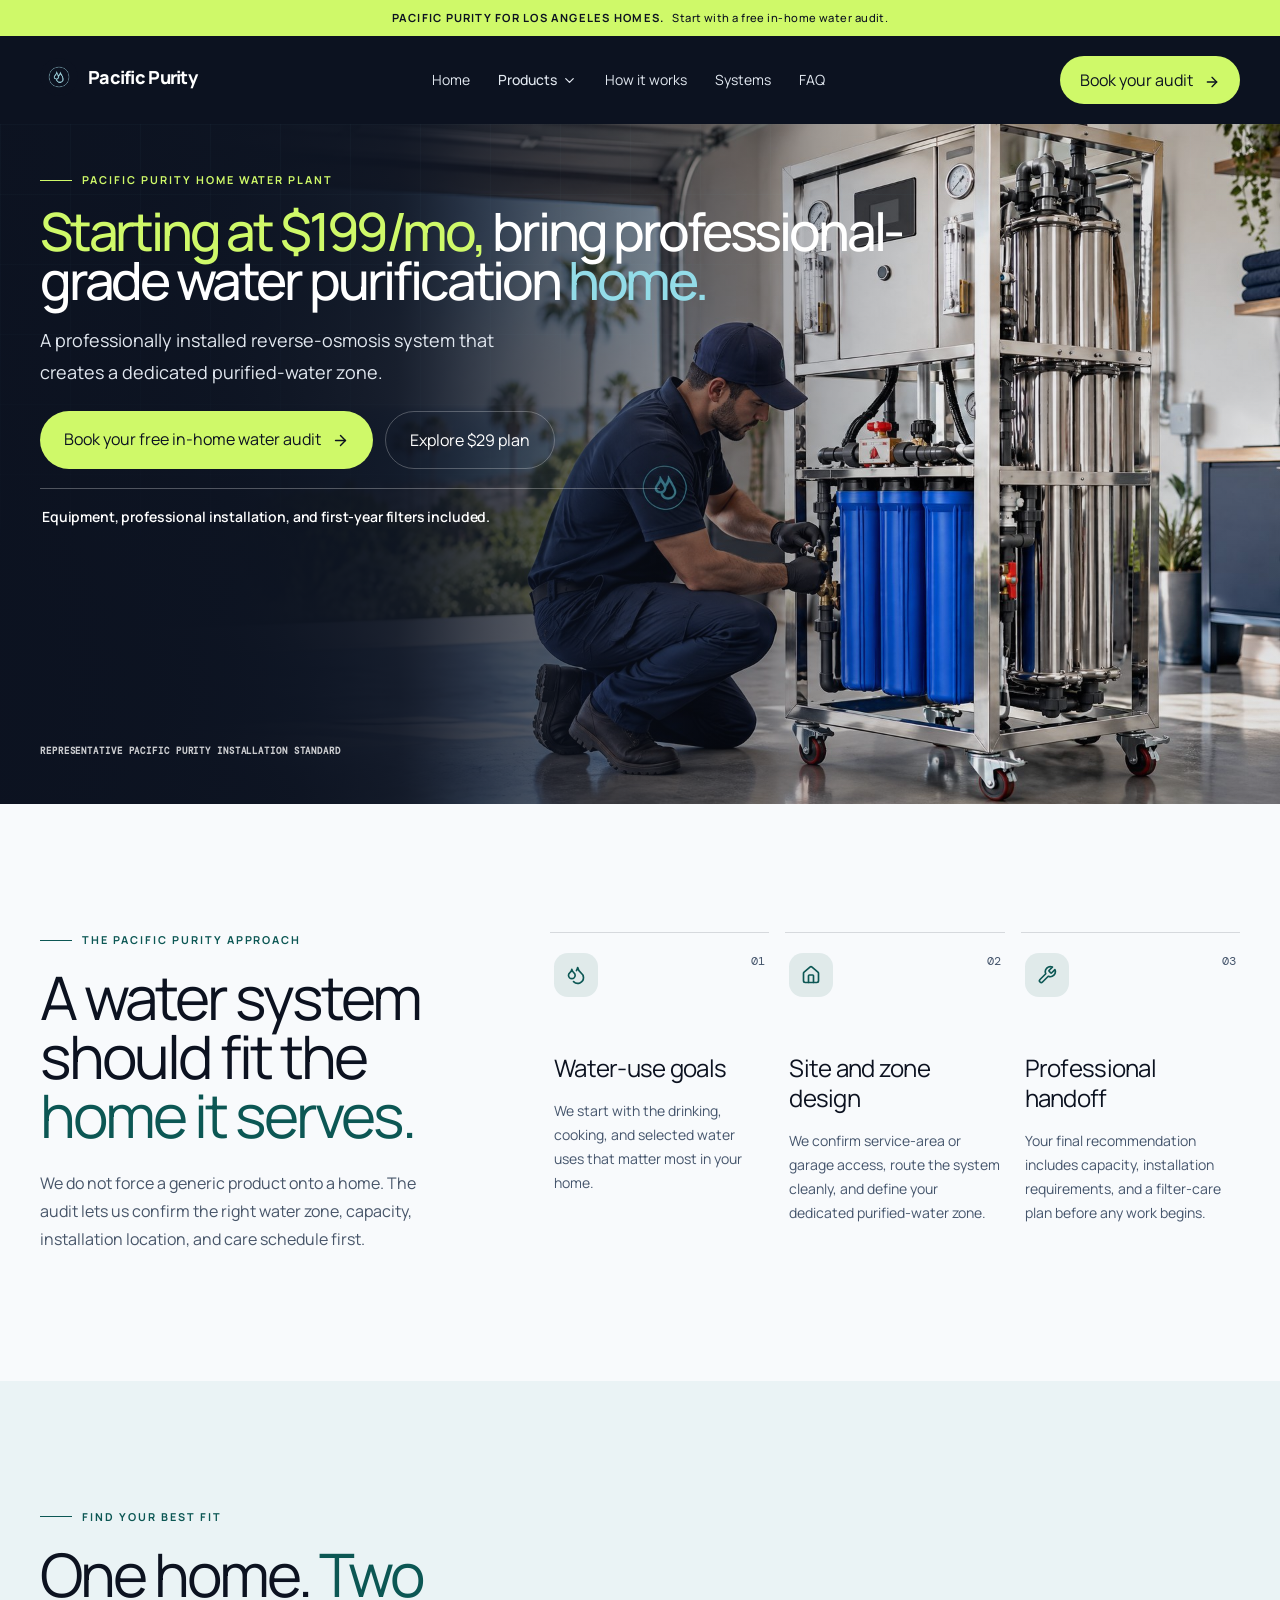
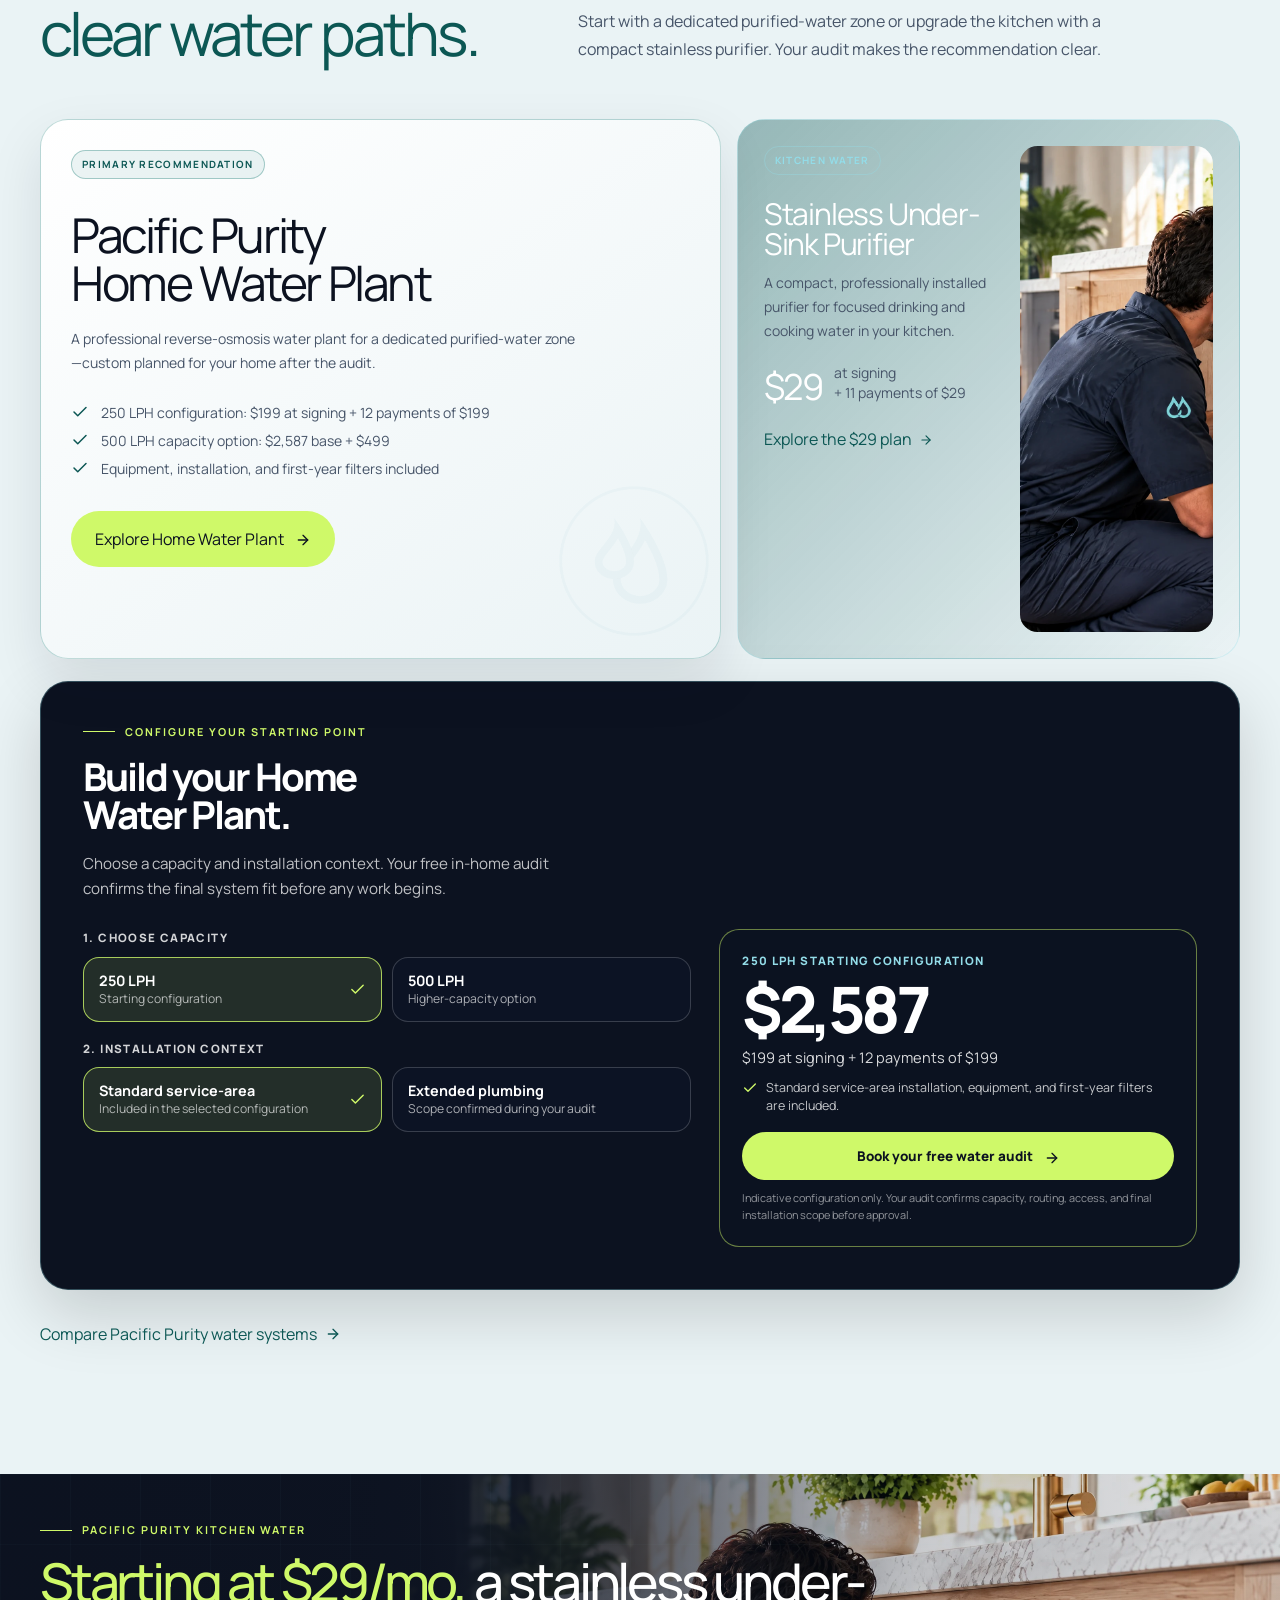
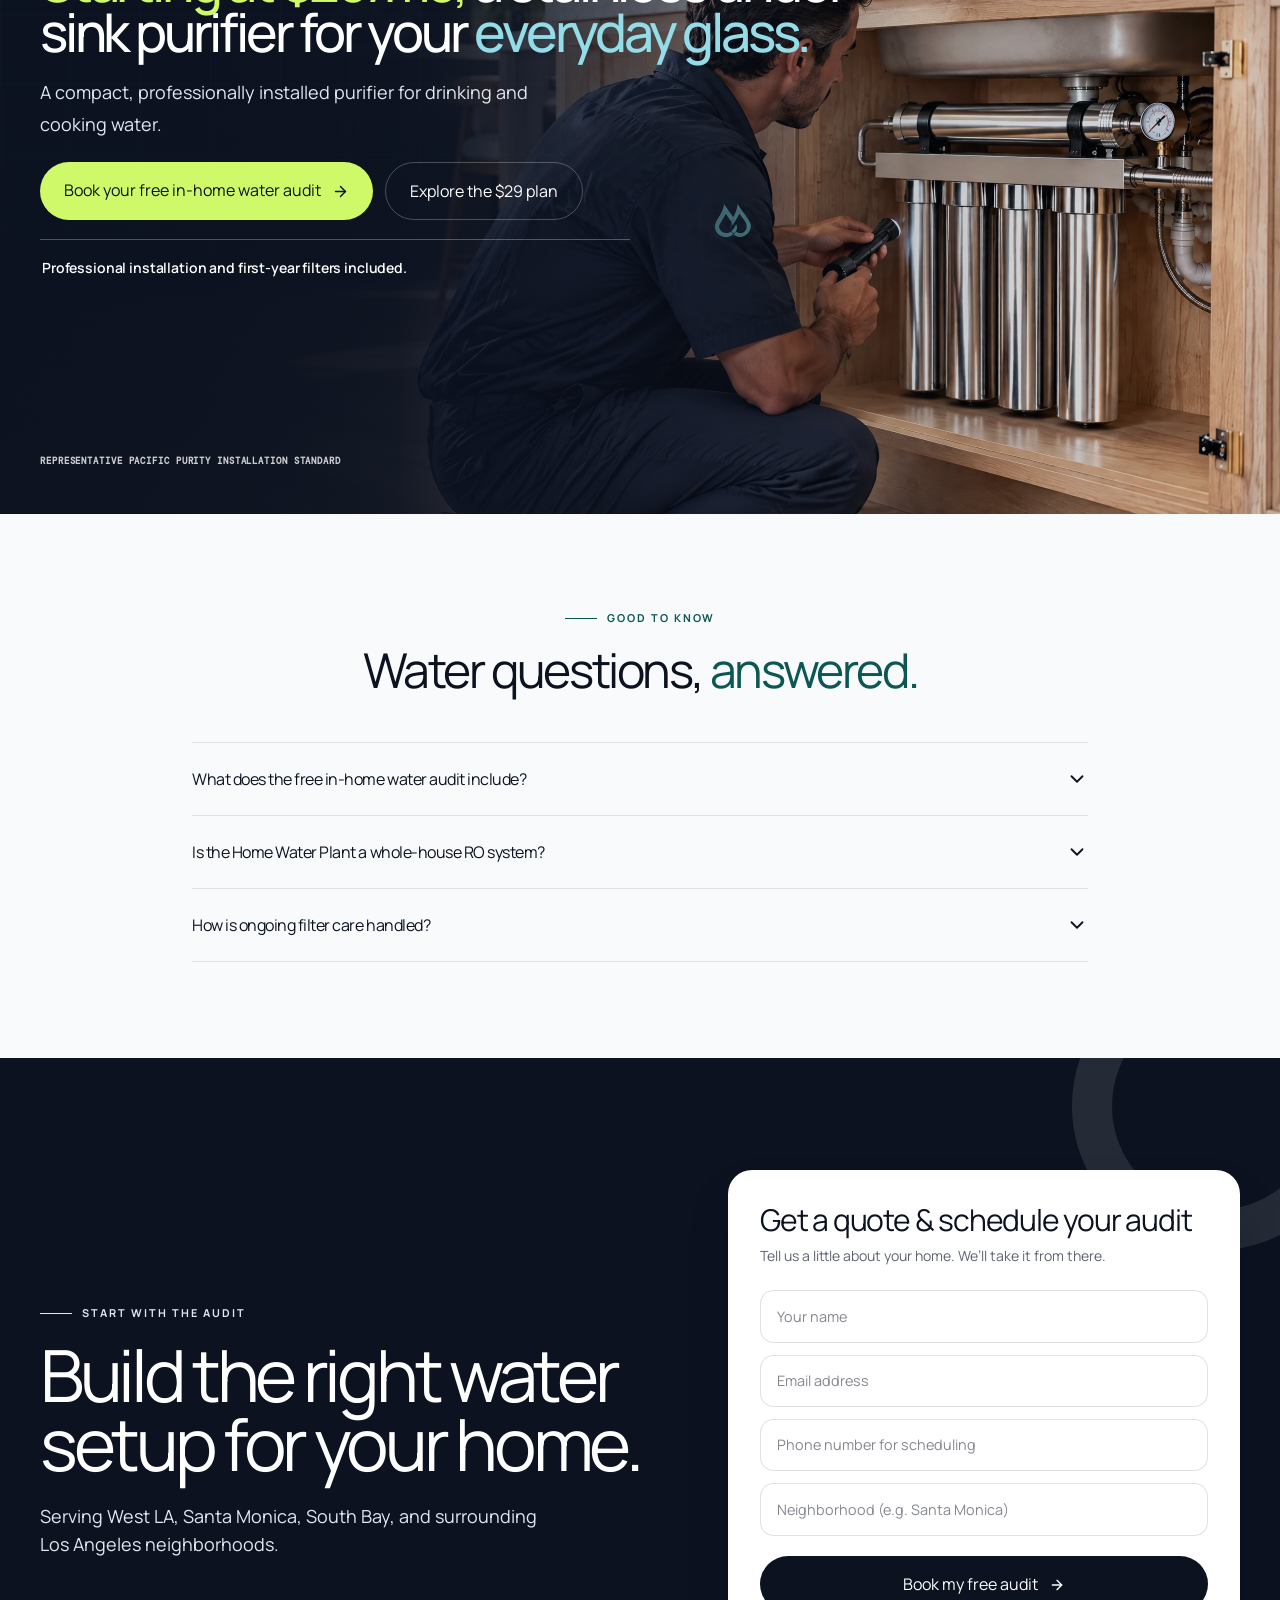
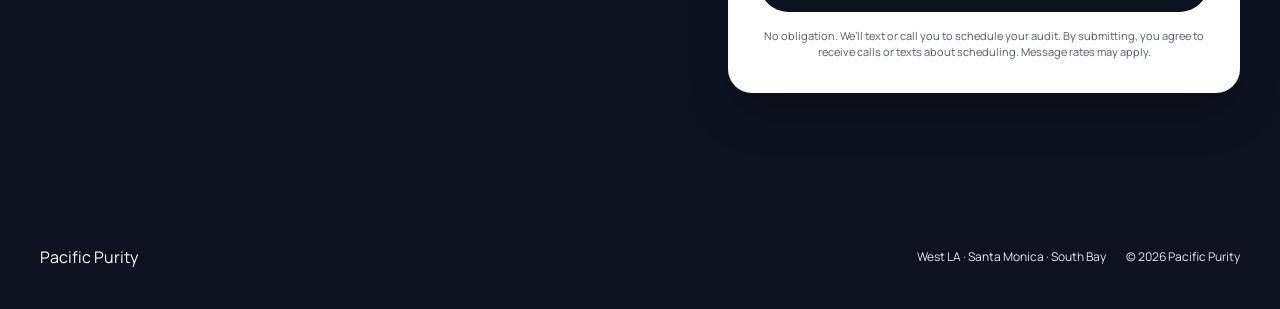
==== commit 77480deb: "Improve accessible palette and hero loading" ====
--- a/index.html
+++ b/index.html
@@ -3,15 +3,19 @@
   <head>
     <meta charset="UTF-8" />
     <meta name="viewport" content="width=device-width, initial-scale=1.0" />
-    <meta name="theme-color" content="#0F172A" />
+    <meta name="theme-color" content="#0C1220" />
+    <link rel="preconnect" href="https://fonts.googleapis.com" />
+    <link rel="preconnect" href="https://fonts.gstatic.com" crossorigin />
+    <link rel="stylesheet" href="https://fonts.googleapis.com/css2?family=DM+Mono:wght@400;500&amp;family=Manrope:wght@400;500;600;700;800&amp;display=swap" />
     <meta name="description" content="Pacific Purity installs Home Water Plants for Los Angeles homes. Starting at $199/mo, with $199 at signing and 12 payments of $199: $2,587 total. Start with a free water audit." />
     
     
     <title>Pacific Purity | Home Water Plants for Los Angeles Homes</title>
-    <script type="module" crossorigin src="/assets/index-rPLA3eT7.js"></script>
-    <link rel="stylesheet" crossorigin href="/assets/index-DbnphQcN.css">
+    <script type="module" crossorigin src="/assets/index-G8uJSkzl.js"></script>
+    <link rel="stylesheet" crossorigin href="/assets/index-BkZcpk61.css">
   
     <link rel="canonical" href="https://pacificpurity.com/" />
+    <link rel="preload" as="image" href="/manus-storage/pacific-purity-home-water-plant.jpg" fetchpriority="high" type="image/jpeg" />
     <meta property="og:type" content="website" />
     <meta property="og:site_name" content="Pacific Purity" />
     <meta property="og:title" content="Pacific Purity | Home Water Plants for Los Angeles Homes" />
--- a/assets/index-BkZcpk61.css
+++ b/assets/index-BkZcpk61.css
@@ -0,0 +1 @@
+@layer properties{@supports (((-webkit-hyphens:none)) and (not (margin-trim:inline))) or ((-moz-orient:inline) and (not (color:rgb(from red r g b)))){*,:before,:after,::backdrop{--tw-divide-y-reverse:0;--tw-border-style:solid;--tw-leading:initial;--tw-font-weight:initial;--tw-tracking:initial;--tw-shadow:0 0 #0000;--tw-shadow-color:initial;--tw-shadow-alpha:100%;--tw-inset-shadow:0 0 #0000;--tw-inset-shadow-color:initial;--tw-inset-shadow-alpha:100%;--tw-ring-color:initial;--tw-ring-shadow:0 0 #0000;--tw-inset-ring-color:initial;--tw-inset-ring-shadow:0 0 #0000;--tw-ring-inset:initial;--tw-ring-offset-width:0px;--tw-ring-offset-color:#fff;--tw-ring-offset-shadow:0 0 #0000;--tw-blur:initial;--tw-brightness:initial;--tw-contrast:initial;--tw-grayscale:initial;--tw-hue-rotate:initial;--tw-invert:initial;--tw-opacity:initial;--tw-saturate:initial;--tw-sepia:initial;--tw-drop-shadow:initial;--tw-drop-shadow-color:initial;--tw-drop-shadow-alpha:100%;--tw-drop-shadow-size:initial;--tw-backdrop-blur:initial;--tw-backdrop-brightness:initial;--tw-backdrop-contrast:initial;--tw-backdrop-grayscale:initial;--tw-backdrop-hue-rotate:initial;--tw-backdrop-invert:initial;--tw-backdrop-opacity:initial;--tw-backdrop-saturate:initial;--tw-backdrop-sepia:initial;--tw-translate-x:0;--tw-translate-y:0;--tw-translate-z:0;--tw-animation-delay:0s;--tw-animation-direction:normal;--tw-animation-duration:initial;--tw-animation-fill-mode:none;--tw-animation-iteration-count:1;--tw-enter-blur:0;--tw-enter-opacity:1;--tw-enter-rotate:0;--tw-enter-scale:1;--tw-enter-translate-x:0;--tw-enter-translate-y:0;--tw-exit-blur:0;--tw-exit-opacity:1;--tw-exit-rotate:0;--tw-exit-scale:1;--tw-exit-translate-x:0;--tw-exit-translate-y:0}}}@layer theme{:root,:host{--color-red-700:oklch(50.5% .213 27.518);--color-slate-600:oklch(44.6% .043 257.281);--color-white:#fff;--spacing:.25rem;--container-sm:24rem;--container-md:28rem;--container-lg:32rem;--container-xl:36rem;--container-2xl:42rem;--container-4xl:56rem;--container-5xl:64rem;--container-7xl:80rem;--text-xs:.75rem;--text-xs--line-height:calc(1 / .75);--text-sm:.875rem;--text-sm--line-height:calc(1.25 / .875);--text-base:1rem;--text-base--line-height: 1.5 ;--text-lg:1.125rem;--text-lg--line-height:calc(1.75 / 1.125);--text-xl:1.25rem;--text-xl--line-height:calc(1.75 / 1.25);--text-2xl:1.5rem;--text-2xl--line-height:calc(2 / 1.5);--text-3xl:1.875rem;--text-3xl--line-height: 1.2 ;--text-4xl:2.25rem;--text-4xl--line-height:calc(2.5 / 2.25);--text-5xl:3rem;--text-5xl--line-height:1;--text-6xl:3.75rem;--text-6xl--line-height:1;--text-7xl:4.5rem;--text-7xl--line-height:1;--text-8xl:6rem;--text-8xl--line-height:1;--font-weight-medium:500;--font-weight-semibold:600;--font-weight-bold:700;--leading-tight:1.25;--radius-2xl:1rem;--radius-3xl:1.5rem;--blur-md:12px;--default-transition-duration:.15s;--default-transition-timing-function:cubic-bezier(.4, 0, .2, 1);--default-font-family:"Manrope", sans-serif;--default-mono-font-family:"DM Mono", monospace}}@layer base{*,:after,:before,::backdrop{box-sizing:border-box;border:0 solid;margin:0;padding:0}::file-selector-button{box-sizing:border-box;border:0 solid;margin:0;padding:0}html,:host{-webkit-text-size-adjust:100%;tab-size:4;line-height:1.5;font-family:var(--default-font-family,-apple-system, BlinkMacSystemFont, "Segoe UI", Roboto, "Helvetica Neue", "Noto Sans", Arial, sans-serif, "Apple Color Emoji", "Segoe UI Emoji", "Segoe UI Symbol", "Noto Color Emoji");font-feature-settings:var(--default-font-feature-settings,normal);font-variation-settings:var(--default-font-variation-settings,normal);-webkit-tap-highlight-color:transparent}hr{height:0;color:inherit;border-top-width:1px}abbr:where([title]){-webkit-text-decoration:underline dotted;text-decoration:underline dotted}h1,h2,h3,h4,h5,h6{font-size:inherit;font-weight:inherit}a{color:inherit;-webkit-text-decoration:inherit;text-decoration:inherit}b,strong{font-weight:bolder}code,kbd,samp,pre{font-family:var(--default-mono-font-family,ui-monospace, SFMono-Regular, Menlo, Monaco, Consolas, "Liberation Mono", "Courier New", monospace);font-feature-settings:var(--default-mono-font-feature-settings,normal);font-variation-settings:var(--default-mono-font-variation-settings,normal);font-size:1em}small{font-size:80%}sub,sup{vertical-align:baseline;font-size:75%;line-height:0;position:relative}sub{bottom:-.25em}sup{top:-.5em}table{text-indent:0;border-color:inherit;border-collapse:collapse}:-moz-focusring:where(:not(iframe)){outline:auto}progress{vertical-align:baseline}summary{display:list-item}ol,ul,menu{list-style:none}img,svg,video,canvas,audio,iframe,embed,object{vertical-align:middle;display:block}img,video{max-width:100%;height:auto}button,input,select,optgroup,textarea{font:inherit;font-feature-settings:inherit;font-variation-settings:inherit;letter-spacing:inherit;color:inherit;opacity:1;background-color:#0000;border-radius:0}::file-selector-button{font:inherit;font-feature-settings:inherit;font-variation-settings:inherit;letter-spacing:inherit;color:inherit;opacity:1;background-color:#0000;border-radius:0}:where(select:is([multiple],[size])) optgroup{font-weight:bolder}:where(select:is([multiple],[size])) optgroup option{padding-inline-start:20px}::file-selector-button{margin-inline-end:4px}::placeholder{opacity:1}@supports (not ((-webkit-appearance:-apple-pay-button))) or (contain-intrinsic-size:1px){::placeholder{color:currentColor}@supports (color:color-mix(in lab,red,red)){::placeholder{color:color-mix(in oklab,currentcolor 50%,transparent)}}}textarea{resize:vertical}::-webkit-search-decoration{-webkit-appearance:none}::-webkit-date-and-time-value{min-height:1lh;text-align:inherit}::-webkit-datetime-edit{display:inline-flex}::-webkit-datetime-edit-fields-wrapper{padding:0}::-webkit-datetime-edit{padding-block:0}::-webkit-datetime-edit-year-field{padding-block:0}::-webkit-datetime-edit-month-field{padding-block:0}::-webkit-datetime-edit-day-field{padding-block:0}::-webkit-datetime-edit-hour-field{padding-block:0}::-webkit-datetime-edit-minute-field{padding-block:0}::-webkit-datetime-edit-second-field{padding-block:0}::-webkit-datetime-edit-millisecond-field{padding-block:0}::-webkit-datetime-edit-meridiem-field{padding-block:0}::-webkit-calendar-picker-indicator{line-height:1}:-moz-ui-invalid{box-shadow:none}button,input:where([type=button],[type=reset],[type=submit]){appearance:button}::file-selector-button{appearance:button}::-webkit-inner-spin-button{height:auto}::-webkit-outer-spin-button{height:auto}[hidden]:where(:not([hidden=until-found])){display:none!important}}@layer components;@layer utilities{.absolute{position:absolute}.relative{position:relative}.inset-0{inset:0}.-top-24{top:calc(var(--spacing) * -24)}.-right-20{right:calc(var(--spacing) * -20)}.bottom-6{bottom:calc(var(--spacing) * 6)}.left-4{left:calc(var(--spacing) * 4)}.isolate{isolation:isolate}.z-10{z-index:10}.mx-5{margin-inline:calc(var(--spacing) * 5)}.mx-auto{margin-inline:auto}.mt-2{margin-top:calc(var(--spacing) * 2)}.mt-3{margin-top:calc(var(--spacing) * 3)}.mt-4{margin-top:calc(var(--spacing) * 4)}.mt-5{margin-top:calc(var(--spacing) * 5)}.mt-6{margin-top:calc(var(--spacing) * 6)}.mt-7{margin-top:calc(var(--spacing) * 7)}.mt-8{margin-top:calc(var(--spacing) * 8)}.mt-9{margin-top:calc(var(--spacing) * 9)}.mt-10{margin-top:calc(var(--spacing) * 10)}.mt-12{margin-top:calc(var(--spacing) * 12)}.mt-14{margin-top:calc(var(--spacing) * 14)}.mb-1{margin-bottom:var(--spacing)}.mb-2{margin-bottom:calc(var(--spacing) * 2)}.mb-4{margin-bottom:calc(var(--spacing) * 4)}.mb-14{margin-bottom:calc(var(--spacing) * 14)}.ml-1{margin-left:var(--spacing)}.ml-2{margin-left:calc(var(--spacing) * 2)}.block{display:block}.flex{display:flex}.grid{display:grid}.hidden{display:none}.inline{display:inline}.inline-block{display:inline-block}.inline-flex{display:inline-flex}.aspect-\[4\/3\]{aspect-ratio:4/3}.h-14{height:calc(var(--spacing) * 14)}.h-72{height:calc(var(--spacing) * 72)}.h-px{height:1px}.min-h-screen{min-height:100vh}.w-12{width:calc(var(--spacing) * 12)}.w-14{width:calc(var(--spacing) * 14)}.w-72{width:calc(var(--spacing) * 72)}.w-full{width:100%}.max-w-2xl{max-width:var(--container-2xl)}.max-w-4xl{max-width:var(--container-4xl)}.max-w-5xl{max-width:var(--container-5xl)}.max-w-7xl{max-width:var(--container-7xl)}.max-w-\[640px\]{max-width:640px}.max-w-lg{max-width:var(--container-lg)}.max-w-md{max-width:var(--container-md)}.max-w-sm{max-width:var(--container-sm)}.max-w-xl{max-width:var(--container-xl)}.shrink-0{flex-shrink:0}.rotate-180{rotate:180deg}.flex-col{flex-direction:column}.flex-wrap{flex-wrap:wrap}.place-items-center{place-items:center}.items-center{align-items:center}.items-end{align-items:flex-end}.items-start{align-items:flex-start}.justify-between{justify-content:space-between}.justify-center{justify-content:center}.gap-2{gap:calc(var(--spacing) * 2)}.gap-3{gap:calc(var(--spacing) * 3)}.gap-4{gap:calc(var(--spacing) * 4)}.gap-5{gap:calc(var(--spacing) * 5)}.gap-6{gap:calc(var(--spacing) * 6)}.gap-7{gap:calc(var(--spacing) * 7)}.gap-8{gap:calc(var(--spacing) * 8)}.gap-10{gap:calc(var(--spacing) * 10)}.gap-12{gap:calc(var(--spacing) * 12)}.gap-x-6{column-gap:calc(var(--spacing) * 6)}.gap-y-3{row-gap:calc(var(--spacing) * 3)}:where(.divide-y>:not(:last-child)){--tw-divide-y-reverse:0;border-bottom-style:var(--tw-border-style);border-top-style:var(--tw-border-style);border-top-width:calc(1px * var(--tw-divide-y-reverse));border-bottom-width:calc(1px * calc(1 - var(--tw-divide-y-reverse)))}:where(.divide-ink\/10>:not(:last-child)){border-color:#0c12201a}.overflow-hidden{overflow:hidden}.overflow-x-hidden{overflow-x:hidden}.rounded-2xl{border-radius:var(--radius-2xl)}.rounded-3xl{border-radius:var(--radius-3xl)}.rounded-\[2rem\]{border-radius:2rem}.rounded-full{border-radius:3.40282e38px}.border{border-style:var(--tw-border-style);border-width:1px}.border-\[40px\]{border-style:var(--tw-border-style);border-width:40px}.border-y{border-block-style:var(--tw-border-style);border-block-width:1px}.border-ink\/10{border-color:#0c12201a}.border-white\/10{border-color:#ffffff1a}@supports (color:color-mix(in lab,red,red)){.border-white\/10{border-color:color-mix(in oklab,var(--color-white) 10%,transparent)}}.border-white\/15{border-color:#ffffff26}@supports (color:color-mix(in lab,red,red)){.border-white\/15{border-color:color-mix(in oklab,var(--color-white) 15%,transparent)}}.border-white\/20{border-color:#fff3}@supports (color:color-mix(in lab,red,red)){.border-white\/20{border-color:color-mix(in oklab,var(--color-white) 20%,transparent)}}.border-white\/25{border-color:#ffffff40}@supports (color:color-mix(in lab,red,red)){.border-white\/25{border-color:color-mix(in oklab,var(--color-white) 25%,transparent)}}.bg-blue{background-color:#0c5754}.bg-blue\/40{background-color:#0c575466}.bg-coral{background-color:#0c5754}.bg-cream{background-color:#f8fafc}.bg-cyan{background-color:#93dce8}.bg-ink{background-color:#0c1220}.bg-ink\/75{background-color:#0c1220bf}.bg-ink\/95{background-color:#0c1220f2}.bg-lime{background-color:#cff969}.bg-white{background-color:var(--color-white)}.bg-white\/70{background-color:#ffffffb3}@supports (color:color-mix(in lab,red,red)){.bg-white\/70{background-color:color-mix(in oklab,var(--color-white) 70%,transparent)}}.object-cover{object-fit:cover}.p-3{padding:calc(var(--spacing) * 3)}.p-4{padding:calc(var(--spacing) * 4)}.p-5{padding:calc(var(--spacing) * 5)}.p-6{padding:calc(var(--spacing) * 6)}.px-4{padding-inline:calc(var(--spacing) * 4)}.px-5{padding-inline:calc(var(--spacing) * 5)}.px-6{padding-inline:calc(var(--spacing) * 6)}.py-3{padding-block:calc(var(--spacing) * 3)}.py-4{padding-block:calc(var(--spacing) * 4)}.py-5{padding-block:calc(var(--spacing) * 5)}.py-6{padding-block:calc(var(--spacing) * 6)}.py-8{padding-block:calc(var(--spacing) * 8)}.py-10{padding-block:calc(var(--spacing) * 10)}.py-16{padding-block:calc(var(--spacing) * 16)}.py-20{padding-block:calc(var(--spacing) * 20)}.py-24{padding-block:calc(var(--spacing) * 24)}.pt-0{padding-top:0}.pt-20{padding-top:calc(var(--spacing) * 20)}.pb-6{padding-bottom:calc(var(--spacing) * 6)}.pb-20{padding-bottom:calc(var(--spacing) * 20)}.pb-24{padding-bottom:calc(var(--spacing) * 24)}.text-center{text-align:center}.text-left{text-align:left}.font-display{font-family:Manrope,sans-serif}.font-mono{font-family:DM Mono,monospace}.text-2xl{font-size:var(--text-2xl);line-height:var(--tw-leading,var(--text-2xl--line-height))}.text-3xl{font-size:var(--text-3xl);line-height:var(--tw-leading,var(--text-3xl--line-height))}.text-4xl{font-size:var(--text-4xl);line-height:var(--tw-leading,var(--text-4xl--line-height))}.text-5xl{font-size:var(--text-5xl);line-height:var(--tw-leading,var(--text-5xl--line-height))}.text-6xl{font-size:var(--text-6xl);line-height:var(--tw-leading,var(--text-6xl--line-height))}.text-base{font-size:var(--text-base);line-height:var(--tw-leading,var(--text-base--line-height))}.text-lg{font-size:var(--text-lg);line-height:var(--tw-leading,var(--text-lg--line-height))}.text-sm{font-size:var(--text-sm);line-height:var(--tw-leading,var(--text-sm--line-height))}.text-xl{font-size:var(--text-xl);line-height:var(--tw-leading,var(--text-xl--line-height))}.text-xs{font-size:var(--text-xs);line-height:var(--tw-leading,var(--text-xs--line-height))}.text-\[11px\]{font-size:11px}.leading-5{--tw-leading:calc(var(--spacing) * 5);line-height:calc(var(--spacing) * 5)}.leading-6{--tw-leading:calc(var(--spacing) * 6);line-height:calc(var(--spacing) * 6)}.leading-7{--tw-leading:calc(var(--spacing) * 7);line-height:calc(var(--spacing) * 7)}.leading-8{--tw-leading:calc(var(--spacing) * 8);line-height:calc(var(--spacing) * 8)}.leading-\[\.92\]{--tw-leading:.92;line-height:.92}.leading-\[\.93\]{--tw-leading:.93;line-height:.93}.leading-\[\.95\]{--tw-leading:.95;line-height:.95}.leading-\[\.98\]{--tw-leading:.98;line-height:.98}.leading-\[0\.94\]{--tw-leading:.94;line-height:.94}.leading-\[0\.98\]{--tw-leading:.98;line-height:.98}.leading-none{--tw-leading:1;line-height:1}.leading-tight{--tw-leading:var(--leading-tight);line-height:var(--leading-tight)}.font-bold{--tw-font-weight:var(--font-weight-bold);font-weight:var(--font-weight-bold)}.font-medium{--tw-font-weight:var(--font-weight-medium);font-weight:var(--font-weight-medium)}.font-semibold{--tw-font-weight:var(--font-weight-semibold);font-weight:var(--font-weight-semibold)}.tracking-\[-\.03em\]{--tw-tracking:-.03em;letter-spacing:-.03em}.tracking-\[-\.04em\]{--tw-tracking:-.04em;letter-spacing:-.04em}.tracking-\[-\.05em\]{--tw-tracking:-.05em;letter-spacing:-.05em}.tracking-\[-\.06em\]{--tw-tracking:-.06em;letter-spacing:-.06em}.tracking-\[-0\.03em\]{--tw-tracking:-.03em;letter-spacing:-.03em}.tracking-\[-0\.04em\]{--tw-tracking:-.04em;letter-spacing:-.04em}.tracking-\[-0\.05em\]{--tw-tracking:-.05em;letter-spacing:-.05em}.tracking-\[-0\.06em\]{--tw-tracking:-.06em;letter-spacing:-.06em}.tracking-\[\.16em\]{--tw-tracking:.16em;letter-spacing:.16em}.text-blue,.text-coral{color:#0c5754}.text-cyan{color:#93dce8}.text-ink{color:#0c1220}.text-ink\/40{color:#0c122066}.text-ink\/55{color:#0c12208c}.text-ink\/60{color:#0c122099}.text-ink\/65{color:#0c1220a6}.text-lime{color:#cff969}.text-red-700{color:var(--color-red-700)}.text-slate-600{color:var(--color-slate-600)}.text-white{color:var(--color-white)}.text-white\/25{color:#ffffff40}@supports (color:color-mix(in lab,red,red)){.text-white\/25{color:color-mix(in oklab,var(--color-white) 25%,transparent)}}.text-white\/45{color:#ffffff73}@supports (color:color-mix(in lab,red,red)){.text-white\/45{color:color-mix(in oklab,var(--color-white) 45%,transparent)}}.text-white\/50{color:#ffffff80}@supports (color:color-mix(in lab,red,red)){.text-white\/50{color:color-mix(in oklab,var(--color-white) 50%,transparent)}}.text-white\/55{color:#ffffff8c}@supports (color:color-mix(in lab,red,red)){.text-white\/55{color:color-mix(in oklab,var(--color-white) 55%,transparent)}}.text-white\/60{color:#fff9}@supports (color:color-mix(in lab,red,red)){.text-white\/60{color:color-mix(in oklab,var(--color-white) 60%,transparent)}}.text-white\/65{color:#ffffffa6}@supports (color:color-mix(in lab,red,red)){.text-white\/65{color:color-mix(in oklab,var(--color-white) 65%,transparent)}}.text-white\/70{color:#ffffffb3}@supports (color:color-mix(in lab,red,red)){.text-white\/70{color:color-mix(in oklab,var(--color-white) 70%,transparent)}}.text-white\/75{color:#ffffffbf}@supports (color:color-mix(in lab,red,red)){.text-white\/75{color:color-mix(in oklab,var(--color-white) 75%,transparent)}}.text-white\/80{color:#fffc}@supports (color:color-mix(in lab,red,red)){.text-white\/80{color:color-mix(in oklab,var(--color-white) 80%,transparent)}}.uppercase{text-transform:uppercase}.opacity-35{opacity:.35}.opacity-50{opacity:.5}.opacity-60{opacity:.6}.shadow-2xl{--tw-shadow:0 25px 50px -12px var(--tw-shadow-color,#00000040);box-shadow:var(--tw-inset-shadow),var(--tw-inset-ring-shadow),var(--tw-ring-offset-shadow),var(--tw-ring-shadow),var(--tw-shadow)}.filter{filter:var(--tw-blur,) var(--tw-brightness,) var(--tw-contrast,) var(--tw-grayscale,) var(--tw-hue-rotate,) var(--tw-invert,) var(--tw-saturate,) var(--tw-sepia,) var(--tw-drop-shadow,)}.backdrop-blur-md{--tw-backdrop-blur:blur(var(--blur-md));-webkit-backdrop-filter:var(--tw-backdrop-blur,) var(--tw-backdrop-brightness,) var(--tw-backdrop-contrast,) var(--tw-backdrop-grayscale,) var(--tw-backdrop-hue-rotate,) var(--tw-backdrop-invert,) var(--tw-backdrop-opacity,) var(--tw-backdrop-saturate,) var(--tw-backdrop-sepia,);backdrop-filter:var(--tw-backdrop-blur,) var(--tw-backdrop-brightness,) var(--tw-backdrop-contrast,) var(--tw-backdrop-grayscale,) var(--tw-backdrop-hue-rotate,) var(--tw-backdrop-invert,) var(--tw-backdrop-opacity,) var(--tw-backdrop-saturate,) var(--tw-backdrop-sepia,)}.transition{transition-property:color,background-color,border-color,outline-color,text-decoration-color,fill,stroke,--tw-gradient-from,--tw-gradient-via,--tw-gradient-to,opacity,box-shadow,transform,translate,scale,rotate,filter,-webkit-backdrop-filter,backdrop-filter,display,content-visibility,overlay,pointer-events;transition-timing-function:var(--tw-ease,var(--default-transition-timing-function));transition-duration:var(--tw-duration,var(--default-transition-duration))}.transition-transform{transition-property:transform,translate,scale,rotate;transition-timing-function:var(--tw-ease,var(--default-transition-timing-function));transition-duration:var(--tw-duration,var(--default-transition-duration))}@media(hover:hover){.hover\:-translate-y-0\.5:hover{--tw-translate-y:calc(var(--spacing) * -.5);translate:var(--tw-translate-x) var(--tw-translate-y)}.hover\:-translate-y-1:hover{--tw-translate-y:calc(var(--spacing) * -1);translate:var(--tw-translate-x) var(--tw-translate-y)}.hover\:border-cyan:hover{border-color:#93dce8}.hover\:bg-blue:hover{background-color:#0c5754}.hover\:bg-white:hover{background-color:var(--color-white)}.hover\:text-cyan:hover{color:#93dce8}.hover\:text-lime:hover{color:#cff969}}.disabled\:cursor-not-allowed:disabled{cursor:not-allowed}.disabled\:opacity-60:disabled{opacity:.6}@media(min-width:40rem){.sm\:left-10{left:calc(var(--spacing) * 10)}.sm\:block{display:block}.sm\:flex{display:flex}.sm\:grid-cols-2{grid-template-columns:repeat(2,minmax(0,1fr))}.sm\:grid-cols-3{grid-template-columns:repeat(3,minmax(0,1fr))}.sm\:flex-row{flex-direction:row}.sm\:items-center{align-items:center}.sm\:p-8{padding:calc(var(--spacing) * 8)}.sm\:text-5xl{font-size:var(--text-5xl);line-height:var(--tw-leading,var(--text-5xl--line-height))}.sm\:text-6xl{font-size:var(--text-6xl);line-height:var(--tw-leading,var(--text-6xl--line-height))}.sm\:text-7xl{font-size:var(--text-7xl);line-height:var(--tw-leading,var(--text-7xl--line-height))}.sm\:text-8xl{font-size:var(--text-8xl);line-height:var(--tw-leading,var(--text-8xl--line-height))}}@media(min-width:64rem){.lg\:grid-cols-1{grid-template-columns:repeat(1,minmax(0,1fr))}.lg\:grid-cols-2{grid-template-columns:repeat(2,minmax(0,1fr))}.lg\:grid-cols-4{grid-template-columns:repeat(4,minmax(0,1fr))}.lg\:grid-cols-\[\.8fr_1\.2fr\]{grid-template-columns:.8fr 1.2fr}.lg\:grid-cols-\[\.9fr_1\.1fr\]{grid-template-columns:.9fr 1.1fr}.lg\:grid-cols-\[\.72fr_1\.28fr\]{grid-template-columns:.72fr 1.28fr}.lg\:grid-cols-\[\.75fr_1\.25fr\]{grid-template-columns:.75fr 1.25fr}.lg\:grid-cols-\[0\.74fr_1\.26fr\]{grid-template-columns:.74fr 1.26fr}.lg\:grid-cols-\[0\.75fr_1\.25fr\]{grid-template-columns:.75fr 1.25fr}.lg\:grid-cols-\[0\.78fr_1\.22fr\]{grid-template-columns:.78fr 1.22fr}.lg\:grid-cols-\[1\.1fr_\.9fr\]{grid-template-columns:1.1fr .9fr}.lg\:grid-cols-\[1\.02fr_\.98fr\]{grid-template-columns:1.02fr .98fr}.lg\:grid-cols-\[1\.15fr_\.85fr\]{grid-template-columns:1.15fr .85fr}.lg\:grid-cols-\[1fr_\.8fr\]{grid-template-columns:1fr .8fr}.lg\:grid-cols-\[1fr_\.75fr\]{grid-template-columns:1fr .75fr}.lg\:items-center{align-items:center}.lg\:items-end{align-items:flex-end}.lg\:gap-24{gap:calc(var(--spacing) * 24)}.lg\:px-10{padding-inline:calc(var(--spacing) * 10)}.lg\:py-20{padding-block:calc(var(--spacing) * 20)}.lg\:py-28{padding-block:calc(var(--spacing) * 28)}.lg\:py-32{padding-block:calc(var(--spacing) * 32)}.lg\:pt-24{padding-top:calc(var(--spacing) * 24)}.lg\:pb-28{padding-bottom:calc(var(--spacing) * 28)}}}@property --tw-animation-delay{syntax:"*";inherits:false;initial-value:0s}@property --tw-animation-direction{syntax:"*";inherits:false;initial-value:normal}@property --tw-animation-duration{syntax:"*";inherits:false}@property --tw-animation-fill-mode{syntax:"*";inherits:false;initial-value:none}@property --tw-animation-iteration-count{syntax:"*";inherits:false;initial-value:1}@property --tw-enter-blur{syntax:"*";inherits:false;initial-value:0}@property --tw-enter-opacity{syntax:"*";inherits:false;initial-value:1}@property --tw-enter-rotate{syntax:"*";inherits:false;initial-value:0}@property --tw-enter-scale{syntax:"*";inherits:false;initial-value:1}@property --tw-enter-translate-x{syntax:"*";inherits:false;initial-value:0}@property --tw-enter-translate-y{syntax:"*";inherits:false;initial-value:0}@property --tw-exit-blur{syntax:"*";inherits:false;initial-value:0}@property --tw-exit-opacity{syntax:"*";inherits:false;initial-value:1}@property --tw-exit-rotate{syntax:"*";inherits:false;initial-value:0}@property --tw-exit-scale{syntax:"*";inherits:false;initial-value:1}@property --tw-exit-translate-x{syntax:"*";inherits:false;initial-value:0}@property --tw-exit-translate-y{syntax:"*";inherits:false;initial-value:0}:root{--background:#f8fafc;--foreground:#0c1220;--radius:1rem}*{box-sizing:border-box}html{scroll-behavior:smooth}body{color:#0c1220;-webkit-font-smoothing:antialiased;background:#f8fafc;margin:0;font-family:Manrope,sans-serif}button,a,input{font:inherit}button{cursor:pointer}a{color:inherit;text-decoration:none}.font-display{font-family:Manrope,sans-serif}.font-mono{font-family:DM Mono,monospace}.announcement{z-index:30;color:#0c1220;letter-spacing:.11em;text-transform:uppercase;background:#cff969;justify-content:center;align-items:center;gap:.5rem;min-height:36px;padding:.55rem 1rem;font-size:.7rem;font-weight:700;display:flex;position:relative}.announcement span{opacity:.6;letter-spacing:.04em;text-transform:none;font-weight:500;display:none}@media(min-width:640px){.announcement span{display:inline}}.nav-link{transition:color .2s;position:relative}.nav-link:hover{color:#cff969}.menu-group-label{color:#ffffff59;letter-spacing:.16em;text-transform:uppercase;font-size:10px;font-weight:700}.products-menu{position:relative}.products-menu-trigger{color:#ffffffbf;align-items:center;gap:5px;font-size:14px;font-weight:500;transition:color .2s;display:inline-flex}.products-menu-trigger:hover{color:#cff969}.products-menu-chevron{transition:transform .2s}.products-menu-panel{background:#0c1220fa;border:1px solid #ffffff1f;border-radius:1rem;width:255px;padding:8px;position:absolute;top:calc(100% + 14px);left:-18px;box-shadow:0 18px 45px #00000038}.products-menu-panel:before{content:"";background:#0c1220;width:9px;height:9px;position:absolute;top:-5px;left:25px;transform:rotate(45deg)}.products-menu-panel a{z-index:1;color:#fff;border-radius:.75rem;align-items:center;gap:10px;padding:10px;transition:background .2s;display:flex;position:relative}.products-menu-panel a:hover{background:#ffffff14}.products-menu-panel a>span:last-child{flex-direction:column;gap:3px;display:flex}.products-menu-panel strong{font-size:12px}.products-menu-panel small{color:#ffffff73;font-size:10px}.products-menu-icon{border-radius:9px;flex:none;place-items:center;width:30px;height:30px;display:grid}.products-menu-icon-cyan{color:#93dce8;background:#93dce826}.products-menu-icon-blue{color:#93dce8;background:#0c575440}.mobile-audit-bar{display:none}.mobile-audit-link{color:#0c1220;background:#cff969;border-radius:1rem;align-items:center;gap:11px;width:100%;padding:11px 14px;display:flex;box-shadow:0 8px 30px #0003}.mobile-audit-icon{background:#0c12201f;border-radius:999px;flex:none;place-items:center;width:32px;height:32px;display:grid}.mobile-audit-link span:nth-child(2){flex-direction:column;flex:1;min-width:0;line-height:1.2;display:flex}.mobile-audit-link strong{font-size:12px}.mobile-audit-link small{color:#0c12208c;margin-top:3px;font-size:10px}.audit-modal-backdrop{z-index:80;-webkit-backdrop-filter:blur(7px);backdrop-filter:blur(7px);background:#0c12208c;place-items:end center;padding:16px;display:grid;position:fixed;inset:0}.audit-modal{color:#0c1220;background:#f4f7fa;border-radius:1.5rem;width:min(100%,430px);padding:26px;animation:.22s cubic-bezier(.23,1,.32,1) both modal-in;position:relative;box-shadow:0 24px 80px #00000047}.audit-modal-close{color:#0c12208c;border-radius:999px;place-items:center;width:34px;height:34px;transition:background .2s,color .2s;display:grid;position:absolute;top:16px;right:16px}.audit-modal-close:hover{color:#0c1220;background:#0c122014}.audit-modal h2{letter-spacing:-.05em;max-width:320px;margin-top:16px;font:38px/.96 Manrope,sans-serif}.audit-modal-copy{color:#0c122099;max-width:350px;margin-top:12px;font-size:13px;line-height:1.55}.audit-modal-form{gap:9px;margin-top:20px;display:grid}.audit-modal-form input{color:#0c1220;background:#fff;border:1px solid #0c12201f;border-radius:.8rem;outline:none;width:100%;padding:12px 13px;font-size:13px}.audit-modal-form input:focus{border-color:#0c5754;box-shadow:0 0 0 3px #0c57541f}.audit-modal-form button{color:#fff;background:#0c1220;border-radius:999px;padding:13px 16px;font-size:13px;font-weight:700;transition:transform .2s,background .2s}.audit-modal-form button:hover{background:#0c5754;transform:translateY(-1px)}.audit-consent{color:#0c122073;margin:2px 4px 0;font-size:10px;line-height:1.4}.audit-modal-full-link{color:#0c122073;text-align:center;text-underline-offset:3px;margin-top:14px;font-size:11px;text-decoration:underline;display:block}.audit-modal-secondary{color:#fff;background:#0c1220;border-radius:999px;margin-top:20px;padding:12px 22px;font-size:13px;font-weight:700}.audit-success{text-align:center;padding:22px 6px 8px}.audit-success-icon{background:#cff969;border-radius:999px;place-items:center;width:54px;height:54px;margin:0 auto;display:grid}.audit-success h2{margin:18px auto 0}.audit-success p{color:#0c122099;max-width:280px;margin:12px auto 0;font-size:13px;line-height:1.55}.product-header{z-index:20;background:#0c1220;position:relative}.product-nav-link{transition:color .2s}.product-nav-link:hover{color:#cff969}.product-hero{min-height:720px}.product-hero-glow{filter:blur(22px);background:radial-gradient(circle,#93dce833,#0000 65%);border-radius:50%;position:absolute;inset:16% 10% 8%}.ro-benefit{border-top:1px solid #0c122024;min-height:230px;padding:20px 4px 0;transition:transform .24s,border-color .24s}.ro-benefit:hover{border-color:#0c5754;transform:translateY(-5px)}.ro-step{background:#ffffff6b;border:1px solid #0c12201f;min-height:255px;padding:22px;transition:transform .24s,box-shadow .24s}.ro-step:hover{transform:translateY(-5px);box-shadow:0 20px 50px #0c57541f}.ro-check{color:#ffffffb3;align-items:center;gap:10px;font-size:14px;display:flex}.ro-price-card{background:linear-gradient(140deg,#ffffff1a,#93dce80d);border:1px solid #cff9698c;border-radius:1.75rem;padding:30px;box-shadow:0 20px 80px #00000026}.product-page .eyebrow{line-height:1.2}.wholehouse-hero{min-height:700px}.wholehouse-diagram{background:#ffffff80;border:1px solid #0c12201f;border-radius:1.75rem;grid-template-columns:1fr auto 1fr auto 1fr;align-items:center;gap:12px;padding:38px 26px;display:grid;position:relative}.diagram-node{background:#ffffffb3;border:1px solid #0c575433;border-radius:1rem;flex-direction:column;justify-content:center;min-height:145px;padding:18px;display:flex}.diagram-node span{color:#0c5754a6;font:11px DM Mono,monospace}.diagram-node strong{margin-top:26px;font:21px Manrope,sans-serif}.diagram-node small{color:#0c12208c;margin-top:8px;font-size:11px;line-height:1.45}.diagram-connector{background:#0c5754;width:28px;height:2px}.diagram-pipe{background:#0c575440;height:2px;position:absolute;left:26px;right:26px}.diagram-pipe-in{top:25px}.diagram-pipe-out{bottom:25px}.diagram-label{color:#0c5754;text-transform:uppercase;letter-spacing:.1em;font:10px DM Mono,monospace;position:absolute;top:11px;left:26px}.diagram-label-out{inset:auto 26px 11px auto}.bundle-hero{min-height:690px}.makeover-diagram{background:#ffffff0f;border:1px solid #ffffff24;border-radius:2rem;justify-content:center;align-items:center;gap:18px;min-height:230px;padding:36px;display:flex;position:relative}.makeover-home,.makeover-kitchen{background:#ffffff14;border-radius:1.5rem;flex-direction:column;justify-content:center;align-items:center;gap:8px;min-width:210px;min-height:130px;padding:22px;display:flex}.makeover-home{color:#93dce8}.makeover-kitchen{color:#cff969}.makeover-home span,.makeover-kitchen span{color:#fff;text-align:center;font:21px/1.05 Manrope,sans-serif}.makeover-home small,.makeover-kitchen small{color:#ffffff73;font-size:11px}.makeover-line{background:linear-gradient(90deg,#93dce8,#cff969);width:80px;height:2px}.makeover-result{color:#ffffff80;white-space:nowrap;font-size:11px;position:absolute;bottom:14px;left:50%;transform:translate(-50%)}.comparison-table{background:#ffffff7a;border:1px solid #0c12201f;border-radius:1.5rem;overflow:hidden}.comparison-row{border-bottom:1px solid #0c12201a;grid-template-columns:1.05fr 1fr 1fr 1fr;display:grid}.comparison-row:last-child{border-bottom:0}.comparison-row>div{padding:18px;font-size:13px;line-height:1.5}.comparison-row>div:not(:last-child){border-right:1px solid #0c12201a}.comparison-label{color:#0c122080;letter-spacing:.12em;text-transform:uppercase;font-weight:700;font-size:11px!important}.comparison-recommended{background:#0c57541a;font-weight:700}.comparison-row-price>div{font-weight:700}.comparison-mobile{display:none}.comparison-toggle{background:#0c122017;border-radius:999px;grid-template-columns:repeat(3,1fr);gap:5px;padding:5px;display:grid}.comparison-toggle-button{color:#0c12208c;border-radius:999px;padding:11px 8px;font-size:11px;font-weight:700;transition:background .2s,color .2s,transform .2s}.comparison-toggle-button:hover{color:#0c1220;transform:translateY(-1px)}.comparison-toggle-active{color:#fff;background:#0c1220;box-shadow:0 5px 15px #0c122026}.comparison-toggle-active.comparison-toggle-coral{color:#0c1220;background:#0c5754}.comparison-mobile-card{background:#ffffff9e;border:1px solid #0c12201f;border-radius:1.5rem;margin-top:12px;padding:22px;animation:.24s cubic-bezier(.23,1,.32,1) both comparison-in}.comparison-mobile-kicker{color:#0c5754;letter-spacing:.14em;text-transform:uppercase;font-size:10px;font-weight:700}.comparison-mobile-card h3{letter-spacing:-.04em;margin-top:8px;font:31px/1 Manrope,sans-serif}.comparison-mobile-row{border-top:1px solid #0c12201a;grid-template-columns:.8fr 1.2fr;gap:14px;margin-top:14px;padding:14px 0 0;font-size:13px;line-height:1.4;display:grid}.comparison-mobile-row span{color:#0c122080}.comparison-mobile-row strong{font-weight:700}.advice-card{background:#ffffff73;border:1px solid #0c12201f;border-radius:1.25rem;padding:20px}.advice-card span{color:#0c5754;letter-spacing:.12em;text-transform:uppercase;font-size:11px;font-weight:700}.advice-card p{color:#0c122099;margin-top:12px;font-size:13px;line-height:1.55}.advice-card-featured span{color:#0c5754}.eyebrow{letter-spacing:.18em;text-transform:uppercase;align-items:center;gap:.65rem;font-size:.68rem;font-weight:700;display:flex}.eyebrow-line{background:currentColor;width:32px;height:1px;display:inline-block}.hero-grid{background-image:linear-gradient(#93dce814 1px,#0000 1px),linear-gradient(90deg,#93dce814 1px,#0000 1px);background-size:70px 70px;-webkit-mask-image:linear-gradient(#000,#0000 75%);mask-image:linear-gradient(#000,#0000 75%)}.hero-image-wrap{position:relative}.hero-image-wrap:after{content:"";filter:blur(20px);background:radial-gradient(circle,#93dce838,#0000 65%);border-radius:50%;position:absolute;inset:18% 8% 6%}.icon-disc{color:#0c5754;background:#0c57541f;border-radius:14px;place-items:center;width:44px;height:44px;display:grid}.feature-card{border-top:1px solid #0c122024;min-height:320px;padding:20px 4px 0;transition:transform .24s,border-color .24s}.feature-card:hover{border-color:#0c5754;transform:translateY(-6px)}.system-card{z-index:1;background:#ffffff6b;border:1px solid #0c12201f;min-height:240px;padding:22px;transition:transform .24s,background .24s,box-shadow .24s;position:relative}.system-card:hover{background:#ffffffc7;transform:translateY(-5px);box-shadow:0 20px 50px #0c57541f}.water-rings{opacity:.7}.care-card{background:#ffffff0d;border:1px solid #ffffff21;border-radius:1.5rem;padding:24px;transition:transform .24s,background .24s}.care-card:hover{background:#ffffff17;transform:translate(5px)}.care-card-featured{border-color:#cff96999}.product-intro-note{color:#ffffff8c;border-left:1px solid #cff9698c;align-items:center;gap:14px;max-width:420px;padding-left:18px;font-size:13px;line-height:1.55;display:flex}.product-intro-note strong{color:#ffffffe6}.product-card{background:#ffffff0e;border:1px solid #ffffff1f;border-radius:1.75rem;position:relative;overflow:hidden}.product-card-primary{background:linear-gradient(135deg,#ffffff1a,#93dce80f);min-height:540px;padding:30px}.product-card-secondary{background:#ffffff0e;grid-template-columns:1.15fr .85fr;gap:18px;min-height:330px;padding:26px;display:grid}.product-card-copy{z-index:1;max-width:600px;position:relative}.product-card-watermark{color:#93dce81c;position:absolute;bottom:-30px;right:-18px;transform:rotate(-15deg)}.product-install-image{object-fit:cover;object-position:center;opacity:1;border:1px solid #ffffff1a;border-radius:1.1rem;width:100%;height:100%;min-height:275px;box-shadow:0 18px 42px #0000002e}.product-label{color:#93dce8;letter-spacing:.13em;text-transform:uppercase;border:1px solid #93dce859;border-radius:999px;padding:6px 10px;font-size:10px;font-weight:700;display:inline-flex}.product-label-lime{color:#cff969;border-color:#cff9698c}.bundle-card{background:linear-gradient(120deg,#0c57542b,#ffffff0d);border:1px solid #0c57548c;border-radius:1.75rem;min-height:280px;padding:26px}.product-card-primary,.product-card-secondary,.bundle-card{transition:transform .24s,border-color .24s,background .24s}.product-card-primary:hover,.product-card-secondary:hover,.bundle-card:hover{border-color:#cff969a6;transform:translateY(-5px)}.testimonial-section{position:relative}.testimonial-shell{background:#ffffff7a;border:1px solid #0c122021;border-radius:2rem;padding:28px;position:relative;overflow:hidden;box-shadow:0 22px 70px #0c12200f}.testimonial-quote-mark{color:#0c575433;font-family:Manrope,sans-serif;font-size:9rem;line-height:1;position:absolute;top:-8px;right:28px}.testimonial-slide{animation:.28s cubic-bezier(.23,1,.32,1) both testimonial-in}.testimonial-dot{background:#0c122033;border-radius:999px;width:8px;height:8px;transition:width .2s,background .2s}.testimonial-dot-active{background:#0c5754;width:28px}.carousel-button{color:#0c1220;border:1px solid #0c122024;border-radius:999px;place-items:center;width:42px;height:42px;transition:background .2s,color .2s,transform .2s;display:grid}.carousel-button:hover{color:#cff969;background:#0c1220;transform:translateY(-2px)}.form-input{background:#fff;border:1px solid #0c12201f;border-radius:.85rem;outline:none;width:100%;padding:.9rem 1rem;font-size:.9rem;transition:border-color .2s,box-shadow .2s}.form-input:focus{border-color:#0c5754;box-shadow:0 0 0 3px #0c57541f}.animate-rise{animation:.8s cubic-bezier(.23,1,.32,1) both rise}.animate-float{animation:6s ease-in-out infinite float}@keyframes rise{0%{opacity:0;transform:translateY(18px)}to{opacity:1;transform:translateY(0)}}@keyframes float{0%,to{transform:translateY(0)}50%{transform:translateY(-8px)}}@keyframes testimonial-in{0%{opacity:0;transform:translate(12px)}to{opacity:1;transform:translate(0)}}@media(prefers-reduced-motion:reduce){*,:before,:after{scroll-behavior:auto!important;transition-duration:.01ms!important;animation-duration:.01ms!important;animation-iteration-count:1!important}}@media(max-width:639px){.product-card-secondary{grid-template-columns:1fr}.product-install-image{max-height:230px}.product-intro-note{align-items:flex-start}}@keyframes comparison-in{0%{opacity:0;transform:translateY(8px)}to{opacity:1;transform:translateY(0)}}@keyframes modal-in{0%{opacity:0;transform:translateY(12px)}to{opacity:1;transform:translateY(0)}}@media(max-width:639px){.wholehouse-diagram{grid-template-columns:1fr;gap:12px;padding-top:50px;padding-bottom:50px}.diagram-connector{width:2px;height:20px;margin:0 auto}.diagram-pipe{left:18px;right:18px}.diagram-label{left:18px}.diagram-label-out{right:18px}.makeover-diagram{flex-direction:column;gap:14px;padding:26px 16px 52px}.makeover-line{width:2px;height:38px}.comparison-table{display:none}.comparison-mobile{display:block}.mobile-audit-bar{z-index:50;right:12px;bottom:max(12px,env(safe-area-inset-bottom));display:block;position:fixed;left:12px}.product-page,#top{padding-bottom:74px}}.brand-lockup{color:#fff;align-items:center;gap:10px;display:inline-flex}.brand-mark{color:#cff969;background:#cff9691f;border:1px solid #cff969b8;border-radius:999px;place-items:center;width:38px;height:38px;display:grid}.brand-wordmark{letter-spacing:-.04em;font-family:Manrope,sans-serif;font-size:18px;font-weight:800}.brand-lockup-dark{color:#0c1220}.brand-lockup-dark .brand-mark{color:#0c5754;border-color:#0c575440}em{font-style:normal}.audit-modal h2,.comparison-mobile-card h3,.diagram-node strong,.makeover-home span,.makeover-kitchen span{font-family:Manrope,sans-serif;font-weight:800}.bg-coral{background-color:#0c1220!important}.text-coral{color:#0c5754!important}.border-coral{border-color:#0c5754!important}@media(max-width:639px){.comparison-table{overflow:visible}.comparison-row{grid-template-columns:1fr}.comparison-row>div:not(:last-child){border-bottom:1px solid #0c122014;border-right:0}.comparison-row>div{padding:14px 16px}.comparison-table .comparison-label{background:#0c122009}}@media(min-width:640px){.comparison-mobile{display:none!important}.comparison-table{display:block!important}}.header-mobile-only{display:block}@media(min-width:640px){.header-mobile-only{display:none!important}}@media(min-width:640px)and (max-width:767px){.header-compact{gap:.65rem!important;font-size:11px!important}.header-compact-cta{padding:.6rem .75rem!important;font-size:11px!important}}:root{--pp-primary:#0c1220;--pp-secondary:#0c5754;--pp-navy:var(--pp-primary);--pp-coastal-white:#f8fafc;--pp-water-mist:#eaf3f5;--pp-forest:var(--pp-secondary);--pp-teal:var(--pp-secondary);--pp-lime:#cff969}.bg-water-mist{background-color:var(--pp-water-mist)!important}.bg-forest{background-color:var(--pp-forest)!important}.text-forest{color:var(--pp-forest)!important}.text-teal{color:var(--pp-teal)!important}.border-forest{border-color:var(--pp-forest)!important}.bg-cream{background-color:var(--pp-coastal-white)!important}.bg-cream .text-coral,.bg-water-mist .text-coral,.audit-modal .text-coral{color:var(--pp-forest)!important}.bg-cream .text-cyan,.bg-water-mist .text-cyan,.bg-cream .text-blue,.bg-water-mist .text-blue{color:var(--pp-teal)!important}.bg-cream .eyebrow-line.bg-coral,.bg-water-mist .eyebrow-line.bg-coral,.testimonial-section .bg-coral{background-color:var(--pp-forest)!important}.text-lime-dark{color:var(--pp-forest)!important}.bg-ink .text-coral,.product-header .text-coral{color:var(--pp-lime)!important}.bg-ink .eyebrow-line.bg-coral,.product-header .eyebrow-line.bg-coral{background-color:var(--pp-lime)!important}.products-menu-icon-coral{color:var(--pp-lime)!important;background:#cff9692e!important}.product-label-coral{color:var(--pp-lime)!important;border-color:#cff96999!important}.bundle-card{background:linear-gradient(120deg,#cff9692b,#ffffff0d)!important;border-color:#cff9698c!important}.icon-disc{color:var(--pp-forest)!important;background:#0c57541a!important}.feature-card:hover,.ro-benefit:hover{border-color:var(--pp-forest)!important}.advice-card-featured{background:#0c575414!important;border-color:#0c575473!important}.advice-card-featured span,.testimonial-dot-active{color:var(--pp-forest)!important;background-color:var(--pp-forest)!important}.testimonial-quote-mark{color:#0c575429!important}.carousel-button:hover{background:var(--pp-navy)!important;color:var(--pp-lime)!important}.form-input:focus,.audit-modal-form input:focus{border-color:var(--pp-teal)!important;box-shadow:0 0 0 3px #0c575424!important}:root{--pp-forest-aaa:var(--pp-secondary);--pp-teal-aaa:var(--pp-secondary);--pp-body-aaa:#475569;--pp-muted-aaa:#334155;--pp-dark-surface-copy:#e2e8f0}:focus-visible{outline:3px solid var(--pp-secondary);outline-offset:3px}.bg-ink :focus-visible,.product-header :focus-visible,footer :focus-visible{outline-color:#93dce8}a.bg-lime,button.bg-lime,.mobile-audit-link,.bg-lime,.announcement,.announcement span{color:#0c1220!important}.announcement span{opacity:1!important}.bg-cream .text-coral,.bg-water-mist .text-coral,.audit-modal .text-coral,.text-forest{color:var(--pp-forest-aaa)!important}.bg-cream .text-blue,.bg-water-mist .text-blue,.bg-cream .text-teal,.bg-water-mist .text-teal,.bg-water-mist .comparison-mobile-kicker,.bg-water-mist .advice-card span{color:var(--pp-teal-aaa)!important}.bg-cream .text-lime,.bg-water-mist .text-lime,.audit-modal .text-lime{color:var(--pp-secondary)!important}.bg-ink .text-lime,.bg-coral .text-lime,.product-header .text-lime,.water-plant-calculator-intro .text-lime{color:var(--pp-lime)!important}.bg-cream .text-ink\/60,.bg-cream .text-ink\/58,.bg-water-mist .text-ink\/60,.bg-water-mist .text-ink\/65,.bg-water-mist .comparison-mobile-row span,.comparison-label,.advice-card p,.advice-card-featured p{color:var(--pp-body-aaa)!important}.feature-card .text-ink\/35,.system-card .text-blue\/60,.ro-step .text-blue\/60,.diagram-node span,.diagram-label{color:var(--pp-teal-aaa)!important}.diagram-node small{color:var(--pp-body-aaa)!important}.bg-ink .text-white\/35,.bg-ink .text-white\/40,.bg-ink .text-white\/45,.bg-ink .text-white\/50,.bg-ink .text-white\/55,.bg-ink .text-white\/60,.bg-ink .text-white\/65,.bg-ink .text-white\/70,.product-header .text-white\/45,.product-header .text-white\/70,.product-header .text-white\/75{color:var(--pp-dark-surface-copy)!important}.bg-ink .text-blue,.bg-ink .text-cyan{color:#93dce8!important}.mobile-audit-link small{color:#334155!important}.testimonial-dot{place-items:center;width:24px;height:24px;display:grid;background:0 0!important}.testimonial-dot:after{content:"";background:#64748b;border-radius:999px;width:8px;height:8px;transition:width .2s,background .2s}.testimonial-dot-active{width:24px!important}.testimonial-dot-active:after{background:var(--pp-forest-aaa);width:18px}.site-home-link{align-items:center;min-width:24px;min-height:24px;display:inline-flex}.comparison-toggle{background:#d6dfe3}.comparison-toggle-button{color:#334155}.comparison-toggle-active{color:#fff;background:#0c1220}.comparison-toggle-active.comparison-toggle-coral{background:var(--pp-forest-aaa)!important;color:#fff!important}.comparison-recommended{background:#14532d1a!important}.wholehouse-pricing-grid,.full-package-grid,.full-home-comparison .mx-auto,.comparison-mobile,.comparison-mobile-card,.comparison-heading,.full-package-heading{min-width:0}@media(max-width:374px){.wholehouse-pricing-grid,.full-package-grid{gap:2rem}.wholehouse-price-row,.full-package-price-row{flex-wrap:wrap}.wholehouse-price-row>*,.full-package-price-row>*{min-width:0}.wholehouse-price-row .font-display,.full-package-price-row .font-display{font-size:clamp(2.75rem,17vw,3.5rem)}.comparison-heading,.full-package-heading{overflow-wrap:anywhere;max-width:100%;font-size:clamp(2.3rem,12vw,2.6rem)!important}.wholehouse-pricing-grid .ro-price-card,.full-package-grid .ro-price-card{padding:22px}}.hero-image-wrap,.representative-hero-media,.product-install-figure,.bundle-hero-visual,.wholehouse-installation-visual{margin:0}.representative-hero-media,.product-install-figure,.bundle-hero-visual,.wholehouse-installation-visual{position:relative}.representative-media-note{z-index:25;color:#e2e8f0;letter-spacing:.08em;text-transform:uppercase;-webkit-backdrop-filter:blur(8px);backdrop-filter:blur(8px);background:#0c1220cc;border:1px solid #ffffff2e;border-radius:999px;padding:7px 10px;font:700 9px/1 DM Mono,monospace;position:absolute;bottom:14px;right:14px;box-shadow:0 8px 22px #0003}.representative-media-note-compact{font-size:8px;bottom:12px;right:12px}.product-install-figure{border-radius:1.1rem;min-height:275px;overflow:hidden}.product-install-figure .product-install-image{min-height:275px}.wholehouse-installation-visual{background:#ffffff8f;border:1px solid #0c12201f;border-radius:1.25rem;grid-template-columns:minmax(0,.94fr) minmax(210px,.72fr);margin-top:16px;display:grid;overflow:hidden}.wholehouse-installation-visual img{object-fit:cover;object-position:center;width:100%;height:220px}.wholehouse-installation-visual figcaption{align-content:center;gap:10px;padding:24px;display:grid}.wholehouse-installation-visual strong{color:var(--pp-teal-aaa);letter-spacing:-.04em;font:800 22px/1.04 Manrope,sans-serif}.wholehouse-installation-visual span{color:var(--pp-body-aaa);font-size:13px;line-height:1.55}.bundle-hero-visual{background:#ffffff0f;border:1px solid #ffffff26;border-radius:2rem;max-width:1024px;margin:42px auto 0;overflow:hidden;box-shadow:0 24px 70px #0003}.bundle-hero-visual:after{content:"";pointer-events:none;background:linear-gradient(#0000 55%,#0c122061);position:absolute;inset:0}.bundle-hero-visual img{aspect-ratio:16/9;object-fit:cover;width:100%;display:block}.bundle-hero-visual .representative-media-note{z-index:2}@media(max-width:639px){.representative-media-note{padding:6px 8px;font-size:8px;bottom:10px;right:10px}.wholehouse-installation-visual{grid-template-columns:1fr}.wholehouse-installation-visual img{aspect-ratio:16/10;height:auto}.wholehouse-installation-visual figcaption{padding:20px}.bundle-hero-visual{border-radius:1.35rem;margin-top:32px}}.brand-mark-image{object-fit:cover;background:#0c1220;border-radius:999px;width:38px;height:38px;display:block}.brand-lockup-dark .brand-mark-image{background:#f8fafc}.flagship-hero{min-height:760px}.flagship-card{color:#fff;background:linear-gradient(135deg,#93dce829,#ffffff0f);border:1px solid #cff9698c;border-radius:1.75rem;min-height:540px;padding:30px;position:relative;overflow:hidden;box-shadow:0 24px 70px #00000029}.flagship-card-watermark{opacity:.16;filter:brightness(1.8)saturate(.75);width:280px;position:absolute;bottom:-8%;right:-8%}.flagship-card-watermark img{width:100%;display:block}.under-sink-card{color:#fff;background:linear-gradient(135deg,#0c575461,#ffffff0f);border:1px solid #93dce84d;border-radius:1.75rem;grid-template-columns:1.1fr .9fr;gap:20px;min-height:280px;padding:26px;display:grid;overflow:hidden}.under-sink-card>img{object-fit:cover;border-radius:1.1rem;width:100%;height:100%;min-height:230px}.capacity-upgrade-card{background:#ffffff0f;border:1px solid #93dce861;border-radius:1.5rem;padding:26px}.compare-hero{min-height:545px}.compare-audit-panel{background:linear-gradient(140deg,#ffffff1a,#93dce812);border:1px solid #cff96980;border-radius:1.75rem;padding:30px}.compare-table-expanded .comparison-row{grid-template-columns:1.05fr 1fr 1fr 1fr}.compare-table-header>div{background:#ffffff70}.compare-table-header h3{line-height:1.05}.compare-mobile-image{object-fit:cover;border-radius:1rem;width:100%;height:150px;margin-top:20px;display:block}.product-install-figure{align-self:stretch}.product-card-secondary{align-items:stretch}@media(max-width:639px){.flagship-hero{min-height:auto}.flagship-card{min-height:auto;padding:24px}.flagship-card-watermark{width:210px}.under-sink-card{grid-template-columns:1fr}.under-sink-card>img{min-height:190px}.compare-table-expanded{display:none!important}.compare-mobile{display:block!important}.comparison-toggle{grid-template-columns:repeat(3,minmax(0,1fr))}.comparison-toggle-button{min-width:0;font-size:10px;line-height:1.2}}@media(min-width:640px){.compare-table-expanded{display:block!important}}#systems .product-card-secondary{color:#fff;background:#0c1220!important}#systems .product-card-secondary .product-label{color:#93dce8!important}#systems .product-card-secondary .text-white\/60{color:#ffffffc7!important}#systems .product-card-secondary .text-white\/50{color:#ffffffb3!important}#audit .text-ink\/55{color:#5d6470!important}#audit .text-\[11px\]{color:#545c68!important}footer .text-white\/25{color:#ffffff9e!important}.full-home-comparison .product-label{color:#0c5754!important}.advice-card-featured{background:#0c1220!important}.advice-card-featured>.mt-7.block{color:#fff!important}@media(max-width:639px){.wholehouse-pricing-grid{grid-template-columns:minmax(0,1fr)!important;width:100%!important}.wholehouse-pricing-grid>*{min-width:0!important;max-width:100%!important}}.advice-card-featured>p{color:#ffffffc7!important}.advice-card-featured>a,.advice-card.advice-card-featured a{color:#cff969!important}.flagship-hero-home{min-height:760px}.flagship-hero-home .flagship-hero-photo{background:url(/manus-storage/pacific-purity-home-water-plant.jpg) 50%/cover no-repeat}.flagship-hero-home .flagship-hero-overlay{background:linear-gradient(90deg,#0c1220f7,#0c1220e6 31%,#0c12208a 50%,#0c122014 73%,#0c12201f)}.flagship-hero-home .hero-grid{z-index:1}.flagship-hero-content{flex-direction:column;justify-content:center;min-height:760px;display:flex}.flagship-hero-home h1{text-wrap:pretty;font-size:clamp(4.15rem,6.8vw,6.5rem)}.hero-capacity-grid{border-top:1px solid #ffffff38;grid-template-columns:repeat(2,minmax(0,1fr));gap:10px;max-width:660px;padding-top:18px;display:grid}.hero-capacity-card{-webkit-backdrop-filter:blur(10px);backdrop-filter:blur(10px);background:#0c12209e;border:1px solid #ffffff29;border-radius:1rem;min-width:0;padding:15px 16px;box-shadow:0 14px 34px #00000026}.hero-capacity-card-option{background:#0c1220bd;border-color:#cff96961}.hero-capacity-card p{overflow-wrap:anywhere}.hero-installation-note{color:#ffffffc7;letter-spacing:.1em;text-transform:uppercase;margin-top:auto;padding-top:34px;font:700 9px/1 DM Mono,monospace}@media(max-width:639px){.flagship-hero-home{min-height:auto}.flagship-hero-home .flagship-hero-photo{background-position:72% 0;background-size:auto 520px}.flagship-hero-home .flagship-hero-overlay{background:linear-gradient(#0c122005 0 188px,#0c122085 256px,#0c1220f2 356px,#0c1220)}.flagship-hero-content{min-height:0;padding-top:276px;padding-bottom:96px}.flagship-hero-copy{padding:20px 0 0}.flagship-hero-home h1{font-size:clamp(3rem,13.4vw,4.2rem);line-height:.94}.flagship-hero-home .eyebrow{letter-spacing:.14em;font-size:.6rem}.flagship-hero-home .text-lg{font-size:1rem;line-height:1.68}.hero-actions{margin-bottom:8px}.hero-actions>a:nth-child(2){display:none}.hero-capacity-grid{grid-template-columns:1fr;gap:9px;margin-top:28px;padding-top:14px}.hero-capacity-card{padding:14px}.hero-capacity-card .font-display{font-size:clamp(1.28rem,5.5vw,1.55rem);line-height:1.08}.hero-installation-note{margin-top:24px;padding-top:0;padding-bottom:86px;font-size:8px}}@media(min-width:640px)and (max-width:899px){.flagship-hero-home .flagship-hero-overlay{background:linear-gradient(90deg,#0c1220f0,#0c1220c7 48%,#0c12203b)}.flagship-hero-content{min-height:690px}.flagship-hero-home h1{font-size:clamp(4.25rem,9vw,5.4rem)}}.hero-price-lead{color:#cff969;display:inline}.hero-pricing-rail{border-top:1px solid #ffffff47;max-width:620px;padding:18px 2px 0}.hero-pricing-rail p{overflow-wrap:anywhere}.hero-pricing-rail>p:first-child{letter-spacing:-.01em}.home-water-plant-hero{min-height:760px}.home-water-plant-hero h1{text-wrap:pretty;font-size:clamp(4.15rem,6.8vw,6.5rem)}.home-water-plant-hero .flagship-hero-photo{background:url(/manus-storage/pacific-purity-home-water-plant.jpg) 50%/cover no-repeat}.home-water-plant-hero .flagship-hero-overlay{background:linear-gradient(90deg,#0c1220f7,#0c1220e6 31%,#0c12208a 50%,#0c122014 73%,#0c12201f)}.home-water-plant-hero .hero-grid{z-index:1}@media(max-width:639px){.home-water-plant-hero{min-height:auto}.home-water-plant-hero .flagship-hero-photo{background-position:72% 0;background-size:auto 520px}.home-water-plant-hero .flagship-hero-overlay{background:linear-gradient(#0c122005 0 188px,#0c122085 256px,#0c1220f2 356px,#0c1220)}.home-water-plant-hero .flagship-hero-content{min-height:0;padding-top:276px;padding-bottom:96px}.home-water-plant-hero .flagship-hero-copy{padding-top:20px}.home-water-plant-hero h1{font-size:clamp(3rem,13.4vw,4.2rem);line-height:.94}.home-water-plant-hero .eyebrow{letter-spacing:.14em;font-size:.6rem}.home-water-plant-hero .text-lg{font-size:1rem;line-height:1.68}.home-water-plant-hero .hero-actions>a:nth-child(2){display:none}.home-water-plant-hero .hero-pricing-rail{margin-top:28px;padding-top:14px}.home-water-plant-hero .hero-installation-note{margin-top:24px;padding-top:0;padding-bottom:86px;font-size:8px}}@media(min-width:640px)and (max-width:899px){.home-water-plant-hero h1{font-size:clamp(4.25rem,9vw,5.4rem)}}.under-sink-hero,.under-sink-home-hero{min-height:700px}.under-sink-hero .flagship-hero-photo,.under-sink-home-hero .flagship-hero-photo{background:url(/manus-storage/pacific-purity-under-sink-hero.webp) 50%/cover no-repeat}.under-sink-hero .flagship-hero-overlay,.under-sink-home-hero .flagship-hero-overlay{background:linear-gradient(90deg,#0c1220fb,#0c1220f5 31%,#0c1220b3 50%,#0c122038 72%,#0c12201f)}.under-sink-hero .flagship-hero-content,.under-sink-home-hero .flagship-hero-content{min-height:700px}.under-sink-hero h1,.under-sink-home-hero h2{text-wrap:pretty;font-size:clamp(4rem,6.1vw,6rem)}.under-sink-hero .hero-pricing-rail,.under-sink-home-hero .hero-pricing-rail{max-width:590px}.under-sink-home-hero{margin-top:0}@media(max-width:639px){.under-sink-hero,.under-sink-home-hero{min-height:auto}.under-sink-hero .flagship-hero-photo,.under-sink-home-hero .flagship-hero-photo{background-position:72% 0;background-size:auto 500px}.under-sink-hero .flagship-hero-overlay,.under-sink-home-hero .flagship-hero-overlay{background:linear-gradient(#0c122005 0 174px,#0c122094 250px,#0c1220f5 350px,#0c1220)}.under-sink-hero .flagship-hero-content,.under-sink-home-hero .flagship-hero-content{min-height:0;padding-top:262px;padding-bottom:96px}.under-sink-hero .flagship-hero-copy,.under-sink-home-hero .flagship-hero-copy{padding-top:20px}.under-sink-hero h1,.under-sink-home-hero h2{font-size:clamp(2.85rem,12.8vw,4rem);line-height:.94}.under-sink-hero .hero-actions>a:nth-child(2),.under-sink-home-hero .hero-actions>a:nth-child(2){display:none}.under-sink-hero .hero-pricing-rail,.under-sink-home-hero .hero-pricing-rail{margin-top:28px;padding-top:14px}.under-sink-hero .hero-pricing-rail .font-display,.under-sink-home-hero .hero-pricing-rail .font-display{font-size:clamp(1.28rem,5.5vw,1.55rem);line-height:1.1}.under-sink-hero .hero-installation-note,.under-sink-home-hero .hero-installation-note{margin-top:24px;padding-top:0;padding-bottom:86px;font-size:8px}.mobile-audit-bar{transition:opacity .18s cubic-bezier(.23,1,.32,1),transform .18s cubic-bezier(.23,1,.32,1)}.mobile-audit-bar.mobile-audit-bar-hidden{pointer-events:none;opacity:0;transform:translateY(16px)}}:root{--pp-hero-title-primary:clamp(3rem, calc(2.1rem + 1.5vw) , 3.375rem);--pp-hero-title-kitchen:clamp(3rem, calc(2.7rem + .8vw) , 3.5rem);--pp-hero-title-support:clamp(2.75rem, calc(2.35rem + .85vw) , 3rem);--pp-hero-title-guide:clamp(3.25rem, calc(2.6rem + 1.35vw) , 3.75rem);--pp-hero-surface-primary:680px;--pp-hero-surface-secondary:640px;--pp-hero-surface-guide:560px}#systems .flagship-card-light{color:var(--pp-navy);background:linear-gradient(145deg,#fffffffa,#eaf3f5fa);border-color:#0f766e42;box-shadow:0 22px 54px #0f172a1a}#systems .flagship-card-light h3{color:var(--pp-navy)}#systems .flagship-card-light .text-white\/65,#systems .flagship-card-light .text-white\/80{color:var(--pp-body-aaa)!important}#systems .flagship-card-light .product-label-lime{background:#0f766e14;color:var(--pp-teal-aaa)!important;border-color:#0f766e57!important}#systems .flagship-card-light .text-lime{color:var(--pp-teal-aaa)!important}#systems .flagship-card-light .flagship-card-watermark{opacity:.08;filter:none}#systems .flagship-card-light:hover{background:linear-gradient(145deg,#fff,#e6f2f4);border-color:#0f766e7a}.bg-water-mist .product-label-lime,.bg-cream .product-label-lime{color:var(--pp-teal-aaa)!important;border-color:#0f766e57!important}.bg-water-mist .text-white\/55,.bg-water-mist .text-white\/60,.bg-water-mist .text-white\/65,.bg-water-mist .text-white\/70,.bg-water-mist .text-white\/75,.bg-water-mist .text-white\/80,.bg-cream .text-white\/55,.bg-cream .text-white\/60,.bg-cream .text-white\/65,.bg-cream .text-white\/70,.bg-cream .text-white\/75,.bg-cream .text-white\/80{color:var(--pp-body-aaa)!important}@media(min-width:640px){.flagship-hero-home,.home-water-plant-hero{min-height:var(--pp-hero-surface-primary)}.flagship-hero-home .flagship-hero-content,.home-water-plant-hero .flagship-hero-content{min-height:var(--pp-hero-surface-primary);padding-top:3rem;padding-bottom:3rem}.flagship-hero-home h1,.home-water-plant-hero h1{text-wrap:balance;line-height:.94;font-size:var(--pp-hero-title-primary)!important}.under-sink-hero,.under-sink-home-hero{min-height:var(--pp-hero-surface-secondary)}.under-sink-hero .flagship-hero-content,.under-sink-home-hero .flagship-hero-content{min-height:var(--pp-hero-surface-secondary);padding-top:3rem;padding-bottom:3rem}.under-sink-hero h1,.under-sink-home-hero h2{text-wrap:balance;line-height:.94;font-size:var(--pp-hero-title-kitchen)!important}.wholehouse-hero{min-height:var(--pp-hero-surface-secondary)}.wholehouse-hero h1{text-wrap:balance;line-height:.94;font-size:var(--pp-hero-title-support)!important}.compare-hero{min-height:var(--pp-hero-surface-guide)}.compare-hero h1{text-wrap:balance;line-height:.94;font-size:var(--pp-hero-title-guide)!important}}@media(min-width:900px){.flagship-hero-home .flagship-hero-copy,.home-water-plant-hero .flagship-hero-copy{max-width:60rem}.under-sink-hero .flagship-hero-copy,.under-sink-home-hero .flagship-hero-copy{max-width:58rem}}@media(max-width:639px){.flagship-hero-home .flagship-hero-content,.home-water-plant-hero .flagship-hero-content,.under-sink-hero .flagship-hero-content,.under-sink-home-hero .flagship-hero-content{padding-top:unset;padding-bottom:unset}.flagship-hero-home,.home-water-plant-hero,.under-sink-hero,.under-sink-home-hero,.wholehouse-hero,.compare-hero{min-height:auto}.flagship-hero-home h1,.home-water-plant-hero h1{line-height:.94;font-size:clamp(3rem,13.4vw,4.2rem)!important}.under-sink-hero h1,.under-sink-home-hero h2{line-height:.94;font-size:clamp(2.85rem,12.8vw,4rem)!important}.wholehouse-hero h1,.compare-hero h1{line-height:.94;font-size:clamp(2.75rem,11.5vw,3.5rem)!important}}.product-header .product-nav-link,.product-header .products-menu-trigger{color:#e2e8f0!important}.product-header .product-nav-link:hover,.product-header .products-menu-trigger:hover{color:var(--pp-lime)!important}.bg-ink .text-white,.bg-ink .text-white\/35,.bg-ink .text-white\/40,.bg-ink .text-white\/45,.bg-ink .text-white\/50,.bg-ink .text-white\/55,.bg-ink .text-white\/60,.bg-ink .text-white\/65,.bg-ink .text-white\/70,.bg-ink .text-white\/75,.bg-ink .text-white\/80,.bg-coral .text-white,.bg-coral .text-white\/35,.bg-coral .text-white\/40,.bg-coral .text-white\/45,.bg-coral .text-white\/50,.bg-coral .text-white\/55,.bg-coral .text-white\/60,.bg-coral .text-white\/65,.bg-coral .text-white\/70,.bg-coral .text-white\/75,.bg-coral .text-white\/80,footer .text-white,footer .text-white\/25,footer .text-white\/50,footer .text-white\/55{color:var(--pp-dark-surface-copy)!important}.bg-ink .text-white,.bg-coral .text-white,footer .font-display.text-white{color:#fff!important}footer{color:var(--pp-dark-surface-copy)!important}@media(min-width:900px){.flagship-hero-home .flagship-hero-copy>.mt-7,.home-water-plant-hero .flagship-hero-copy>.mt-7{margin-top:1.15rem}.flagship-hero-home .hero-actions,.home-water-plant-hero .hero-actions{margin-top:1.4rem!important}.flagship-hero-home .hero-pricing-rail,.home-water-plant-hero .hero-pricing-rail{margin-top:1.2rem!important}.flagship-hero-home .hero-installation-note,.home-water-plant-hero .hero-installation-note{padding-top:.75rem}.under-sink-hero .flagship-hero-copy>.mt-7,.under-sink-home-hero .flagship-hero-copy>.mt-7{margin-top:1.15rem}.under-sink-hero .hero-actions,.under-sink-home-hero .hero-actions{margin-top:1.4rem!important}.under-sink-hero .hero-pricing-rail,.under-sink-home-hero .hero-pricing-rail{margin-top:1.2rem!important}}main.bg-cream footer.text-white\/55{color:var(--pp-dark-surface-copy)!important}.water-plant-calculator{background:linear-gradient(135deg,#93dce81a,#ffffff09);border:1px solid #93dce84d;border-radius:1.75rem;gap:28px;padding:clamp(24px,4vw,42px);display:grid;box-shadow:0 24px 64px #00000029}.water-plant-calculator-intro h2{color:#fff;letter-spacing:-.055em;max-width:14ch;margin-top:18px;font-family:Manrope,sans-serif;font-size:clamp(2rem,4vw,3.2rem);font-weight:750;line-height:.98}.water-plant-calculator-intro>p:last-child{color:#ffffffbd;max-width:56ch;margin-top:18px;font-size:.95rem;line-height:1.65}.water-plant-calculator-controls{gap:18px;display:grid}.water-plant-calculator fieldset{min-width:0}.water-plant-calculator legend{color:#ffffffd1;letter-spacing:.12em;text-transform:uppercase;margin-bottom:10px;font-size:.72rem;font-weight:800}.calculator-option-grid{gap:10px;display:grid}.calculator-option{color:#fff;background:#0f172a75;border:1px solid #ffffff2e;border-radius:1rem;align-items:center;gap:12px;min-width:0;padding:14px 15px;transition:border-color .18s cubic-bezier(.23,1,.32,1),background .18s cubic-bezier(.23,1,.32,1),transform .18s cubic-bezier(.23,1,.32,1);display:flex;position:relative}.calculator-option:hover{border-color:#cff969bd;transform:translateY(-2px)}.calculator-option:focus-within{outline-offset:3px;outline:3px solid #93dce8b8}.calculator-option input{opacity:0;pointer-events:none;position:absolute}.calculator-option>span{gap:2px;min-width:0;display:grid}.calculator-option strong{font-size:.9rem;line-height:1.2}.calculator-option small{color:#ffffffa8;font-size:.76rem;line-height:1.3}.calculator-option>svg{color:#0000;flex:none;margin-left:auto}.calculator-option.is-selected{background:#cff9691f;border-color:#cff969c7}.calculator-option.is-selected>svg{color:var(--pp-lime)}.calculator-summary{background:#0b1220;border:1px solid #cff9697a;border-radius:1.25rem;align-content:start;gap:10px;padding:22px;display:grid}.calculator-summary-label{color:#93dce8;letter-spacing:.12em;text-transform:uppercase;font-size:.72rem;font-weight:800}.calculator-total{color:#fff;letter-spacing:-.07em;font-family:Manrope,sans-serif;font-size:clamp(2.6rem,6vw,4rem);font-weight:750;line-height:.9}.calculator-payment{color:#ffffffd6;font-size:.91rem;line-height:1.48}.calculator-included,.calculator-assessment{color:#ffffffc2;align-items:flex-start;gap:8px;font-size:.78rem;line-height:1.5;display:flex}.calculator-included svg{color:var(--pp-lime);flex:none;margin-top:1px}.calculator-assessment{border-left:2px solid #93dce8;padding-left:10px}.calculator-assessment svg{color:#93dce8;flex:none;margin-top:1px}.calculator-cta{background:var(--pp-lime);color:#0c1220;text-align:center;border-radius:999px;margin-top:6px;padding:14px 18px;font-size:.84rem;font-weight:800;transition:transform .16s cubic-bezier(.23,1,.32,1),background .16s cubic-bezier(.23,1,.32,1);display:block}.calculator-cta:hover{background:#fff;transform:translateY(-2px)}.calculator-cta:active{transform:scale(.97)}.calculator-disclaimer{color:#ffffff8c;font-size:.68rem;line-height:1.55}.water-plant-calculator-compact{background:#0c1220;margin-top:22px}.water-plant-calculator-compact .water-plant-calculator-intro h2{font-size:clamp(1.8rem,3vw,2.55rem)}.compare-table-two .comparison-row{grid-template-columns:1.05fr 1fr 1fr}.comparison-toggle-two{grid-template-columns:repeat(2,minmax(0,1fr))}@media(min-width:640px){.water-plant-calculator{grid-template-columns:minmax(0,1.12fr) minmax(275px,.88fr);align-items:start}.water-plant-calculator-intro{grid-column:1/-1}.calculator-option-grid{grid-template-columns:repeat(2,minmax(0,1fr))}}@media(max-width:639px){.water-plant-calculator{border-radius:1.35rem;gap:22px;padding:22px}.water-plant-calculator-intro h2{max-width:16ch}.calculator-summary{padding:19px}.compare-table-two{display:none!important}}.lead-honeypot{clip:rect(0,0,0,0)!important;white-space:nowrap!important;border:0!important;width:1px!important;height:1px!important;margin:-1px!important;padding:0!important;position:absolute!important;overflow:hidden!important}.audit-form-error{color:#a51f1f;margin:0;font-size:.8125rem;font-weight:700;line-height:1.45}.audit-modal-form button:disabled{cursor:not-allowed;opacity:.62}@property --tw-divide-y-reverse{syntax:"*";inherits:false;initial-value:0}@property --tw-border-style{syntax:"*";inherits:false;initial-value:solid}@property --tw-leading{syntax:"*";inherits:false}@property --tw-font-weight{syntax:"*";inherits:false}@property --tw-tracking{syntax:"*";inherits:false}@property --tw-shadow{syntax:"*";inherits:false;initial-value:0 0 #0000}@property --tw-shadow-color{syntax:"*";inherits:false}@property --tw-shadow-alpha{syntax:"<percentage>";inherits:false;initial-value:100%}@property --tw-inset-shadow{syntax:"*";inherits:false;initial-value:0 0 #0000}@property --tw-inset-shadow-color{syntax:"*";inherits:false}@property --tw-inset-shadow-alpha{syntax:"<percentage>";inherits:false;initial-value:100%}@property --tw-ring-color{syntax:"*";inherits:false}@property --tw-ring-shadow{syntax:"*";inherits:false;initial-value:0 0 #0000}@property --tw-inset-ring-color{syntax:"*";inherits:false}@property --tw-inset-ring-shadow{syntax:"*";inherits:false;initial-value:0 0 #0000}@property --tw-ring-inset{syntax:"*";inherits:false}@property --tw-ring-offset-width{syntax:"<length>";inherits:false;initial-value:0}@property --tw-ring-offset-color{syntax:"*";inherits:false;initial-value:#fff}@property --tw-ring-offset-shadow{syntax:"*";inherits:false;initial-value:0 0 #0000}@property --tw-blur{syntax:"*";inherits:false}@property --tw-brightness{syntax:"*";inherits:false}@property --tw-contrast{syntax:"*";inherits:false}@property --tw-grayscale{syntax:"*";inherits:false}@property --tw-hue-rotate{syntax:"*";inherits:false}@property --tw-invert{syntax:"*";inherits:false}@property --tw-opacity{syntax:"*";inherits:false}@property --tw-saturate{syntax:"*";inherits:false}@property --tw-sepia{syntax:"*";inherits:false}@property --tw-drop-shadow{syntax:"*";inherits:false}@property --tw-drop-shadow-color{syntax:"*";inherits:false}@property --tw-drop-shadow-alpha{syntax:"<percentage>";inherits:false;initial-value:100%}@property --tw-drop-shadow-size{syntax:"*";inherits:false}@property --tw-backdrop-blur{syntax:"*";inherits:false}@property --tw-backdrop-brightness{syntax:"*";inherits:false}@property --tw-backdrop-contrast{syntax:"*";inherits:false}@property --tw-backdrop-grayscale{syntax:"*";inherits:false}@property --tw-backdrop-hue-rotate{syntax:"*";inherits:false}@property --tw-backdrop-invert{syntax:"*";inherits:false}@property --tw-backdrop-opacity{syntax:"*";inherits:false}@property --tw-backdrop-saturate{syntax:"*";inherits:false}@property --tw-backdrop-sepia{syntax:"*";inherits:false}@property --tw-translate-x{syntax:"*";inherits:false;initial-value:0}@property --tw-translate-y{syntax:"*";inherits:false;initial-value:0}@property --tw-translate-z{syntax:"*";inherits:false;initial-value:0}
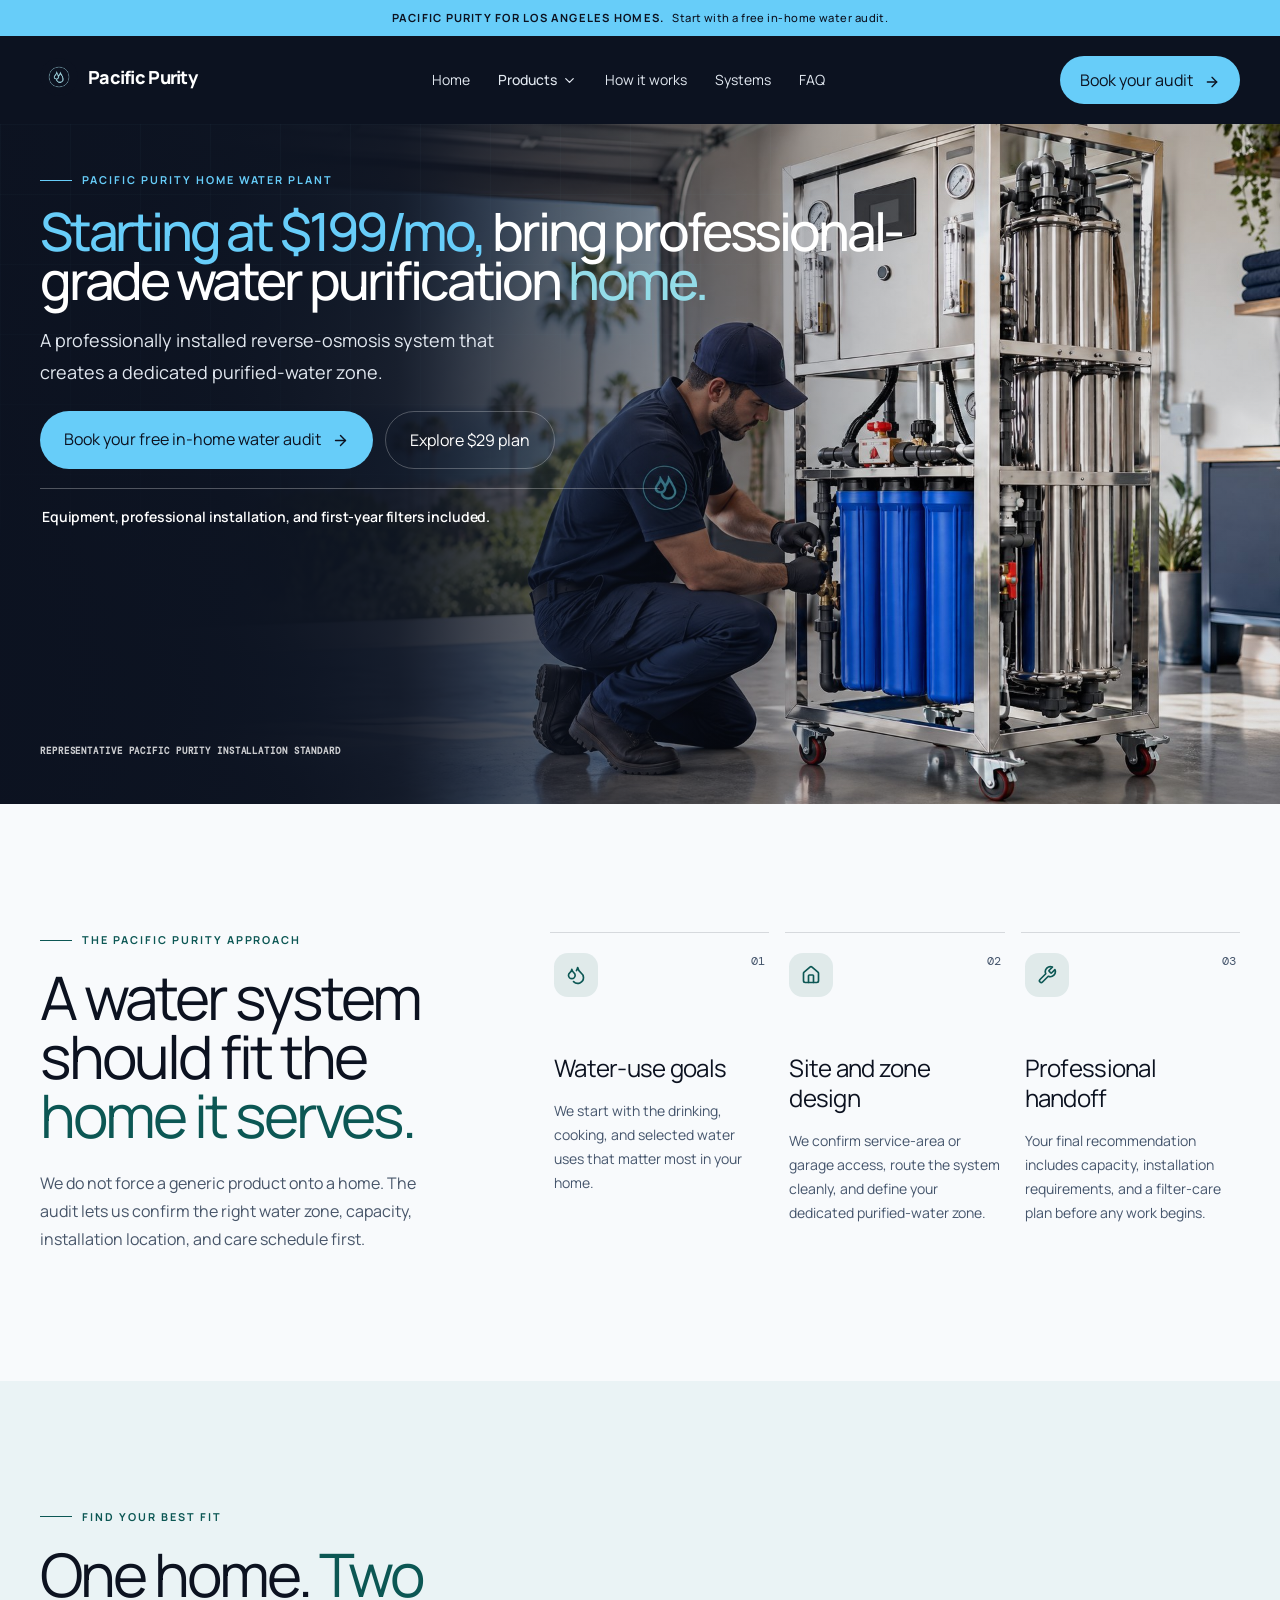
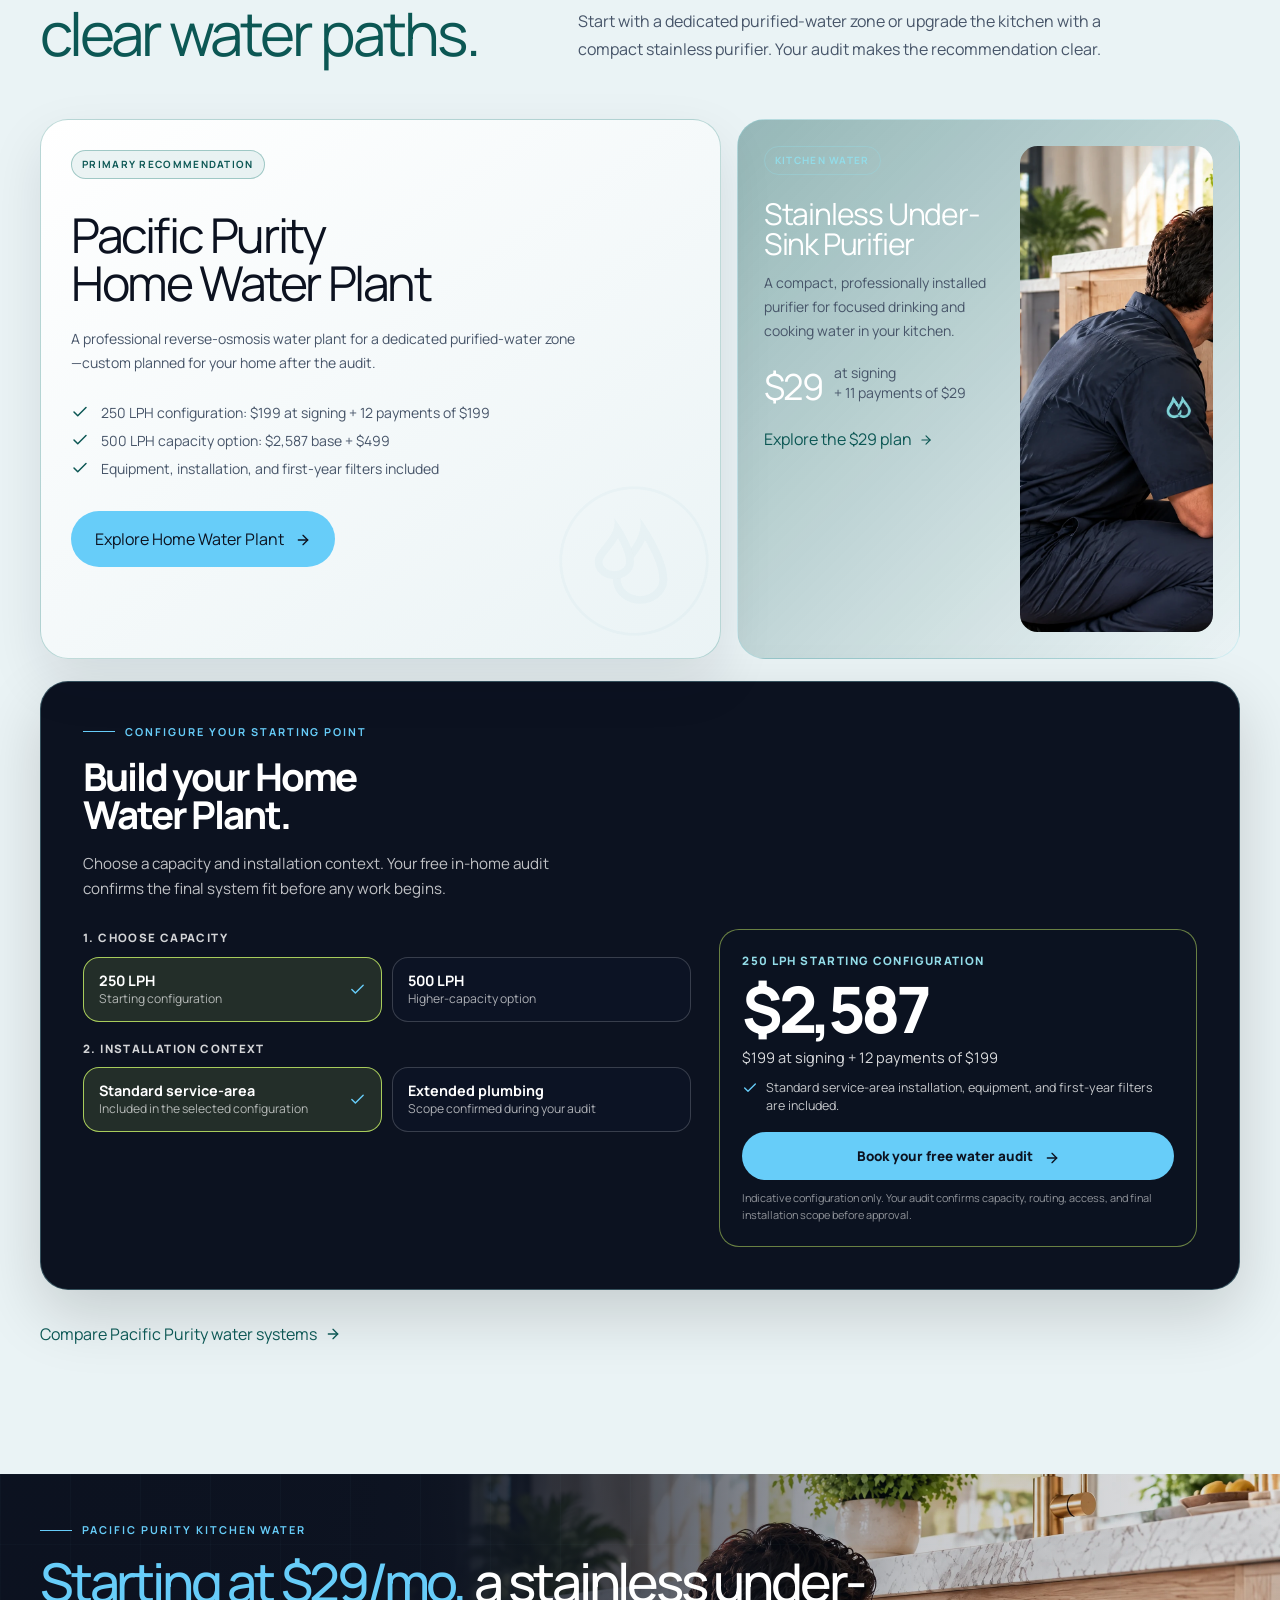
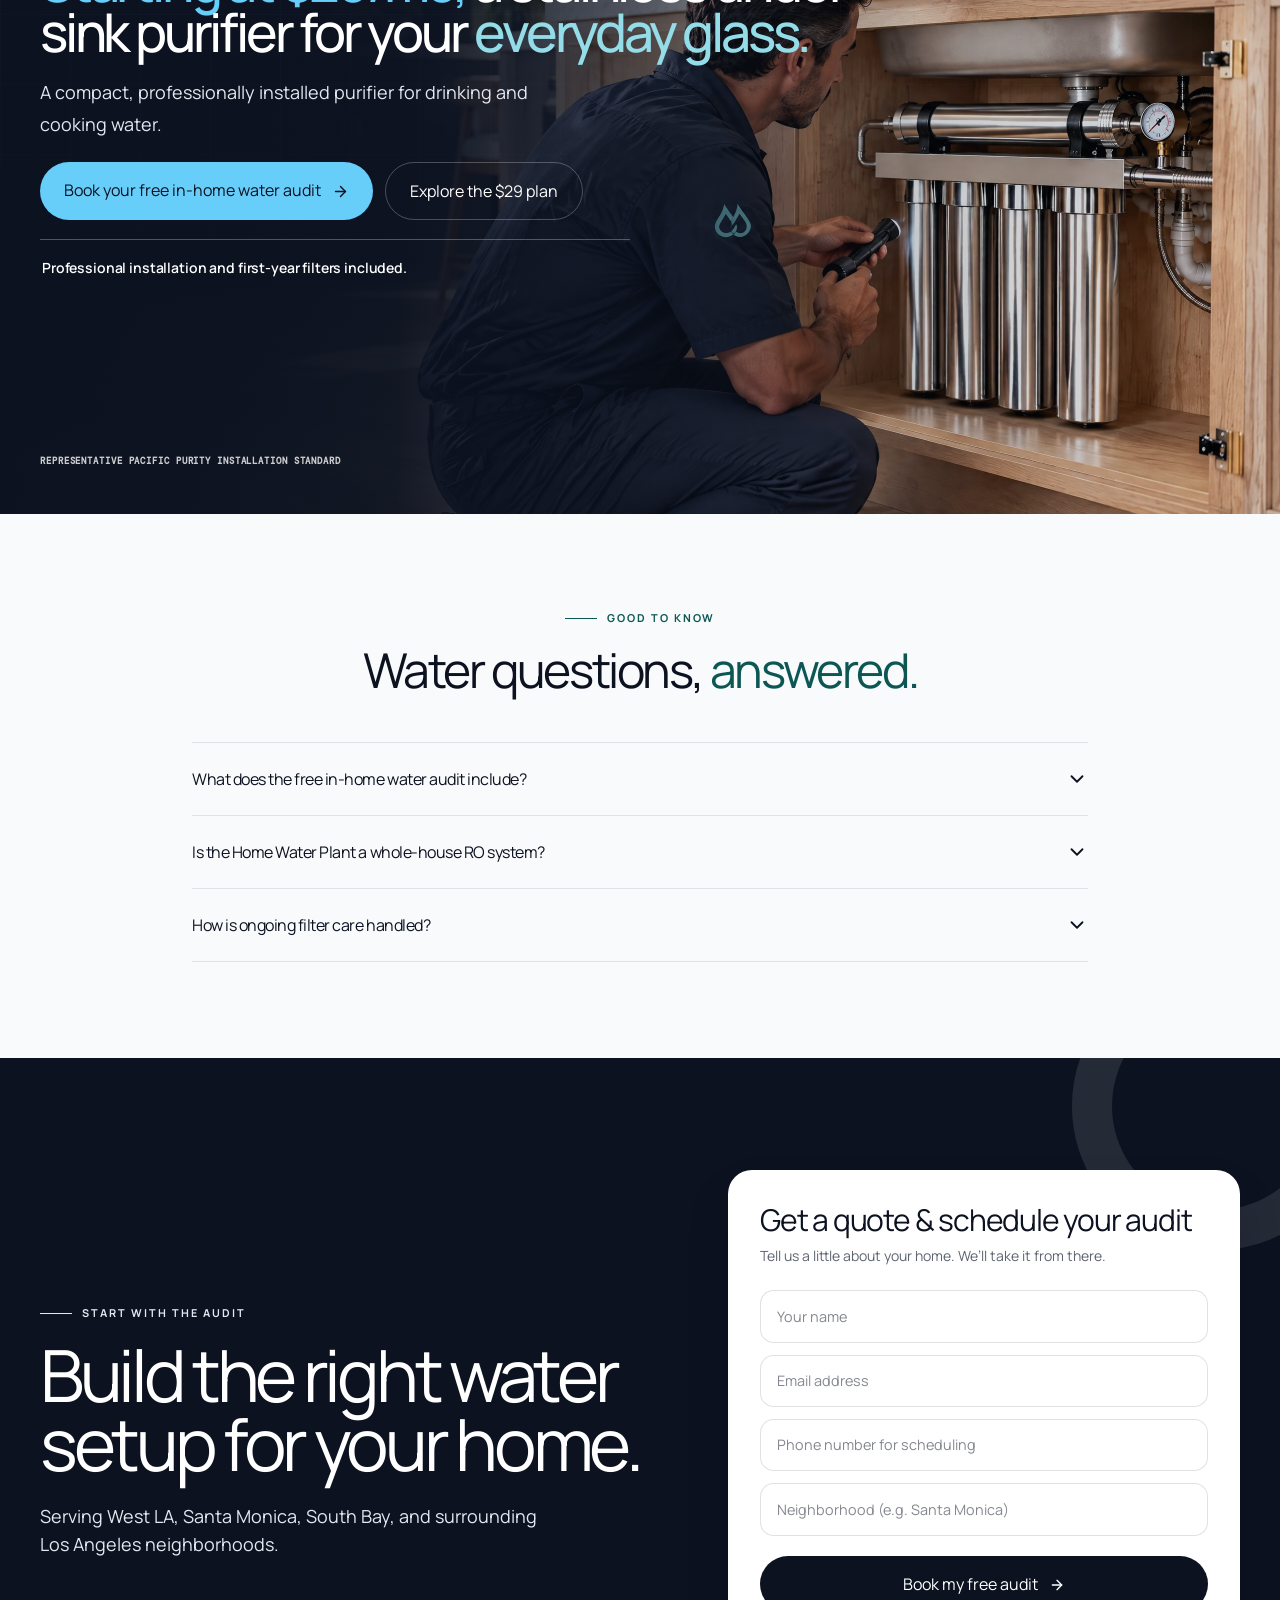
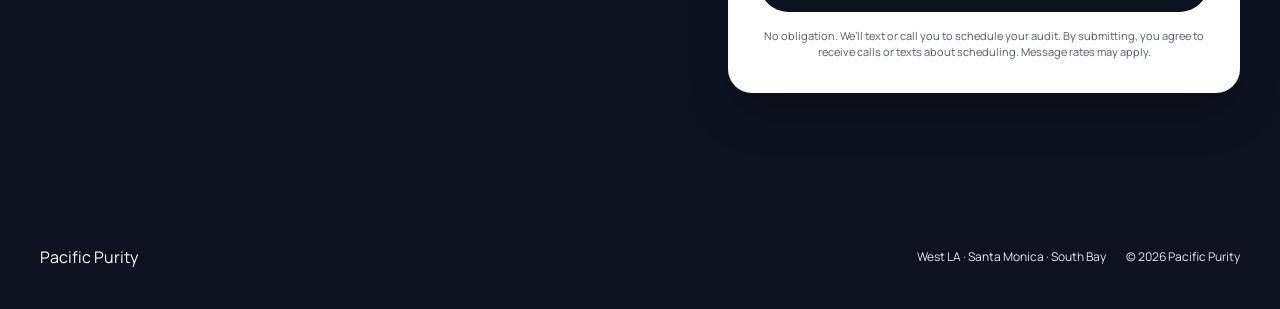
==== commit ea569e15: "Adopt sky blue action accent" ====
--- a/index.html
+++ b/index.html
@@ -11,8 +11,8 @@
     
     
     <title>Pacific Purity | Home Water Plants for Los Angeles Homes</title>
-    <script type="module" crossorigin src="/assets/index-G8uJSkzl.js"></script>
-    <link rel="stylesheet" crossorigin href="/assets/index-BkZcpk61.css">
+    <script type="module" crossorigin src="/assets/index-DDpRGN9e.js"></script>
+    <link rel="stylesheet" crossorigin href="/assets/index-zLbxTdKO.css">
   
     <link rel="canonical" href="https://pacificpurity.com/" />
     <link rel="preload" as="image" href="/manus-storage/pacific-purity-home-water-plant.jpg" fetchpriority="high" type="image/jpeg" />
--- a/assets/index-zLbxTdKO.css
+++ b/assets/index-zLbxTdKO.css
@@ -0,0 +1 @@
+@layer properties{@supports (((-webkit-hyphens:none)) and (not (margin-trim:inline))) or ((-moz-orient:inline) and (not (color:rgb(from red r g b)))){*,:before,:after,::backdrop{--tw-divide-y-reverse:0;--tw-border-style:solid;--tw-leading:initial;--tw-font-weight:initial;--tw-tracking:initial;--tw-shadow:0 0 #0000;--tw-shadow-color:initial;--tw-shadow-alpha:100%;--tw-inset-shadow:0 0 #0000;--tw-inset-shadow-color:initial;--tw-inset-shadow-alpha:100%;--tw-ring-color:initial;--tw-ring-shadow:0 0 #0000;--tw-inset-ring-color:initial;--tw-inset-ring-shadow:0 0 #0000;--tw-ring-inset:initial;--tw-ring-offset-width:0px;--tw-ring-offset-color:#fff;--tw-ring-offset-shadow:0 0 #0000;--tw-blur:initial;--tw-brightness:initial;--tw-contrast:initial;--tw-grayscale:initial;--tw-hue-rotate:initial;--tw-invert:initial;--tw-opacity:initial;--tw-saturate:initial;--tw-sepia:initial;--tw-drop-shadow:initial;--tw-drop-shadow-color:initial;--tw-drop-shadow-alpha:100%;--tw-drop-shadow-size:initial;--tw-backdrop-blur:initial;--tw-backdrop-brightness:initial;--tw-backdrop-contrast:initial;--tw-backdrop-grayscale:initial;--tw-backdrop-hue-rotate:initial;--tw-backdrop-invert:initial;--tw-backdrop-opacity:initial;--tw-backdrop-saturate:initial;--tw-backdrop-sepia:initial;--tw-translate-x:0;--tw-translate-y:0;--tw-translate-z:0;--tw-animation-delay:0s;--tw-animation-direction:normal;--tw-animation-duration:initial;--tw-animation-fill-mode:none;--tw-animation-iteration-count:1;--tw-enter-blur:0;--tw-enter-opacity:1;--tw-enter-rotate:0;--tw-enter-scale:1;--tw-enter-translate-x:0;--tw-enter-translate-y:0;--tw-exit-blur:0;--tw-exit-opacity:1;--tw-exit-rotate:0;--tw-exit-scale:1;--tw-exit-translate-x:0;--tw-exit-translate-y:0}}}@layer theme{:root,:host{--color-red-700:oklch(50.5% .213 27.518);--color-slate-600:oklch(44.6% .043 257.281);--color-white:#fff;--spacing:.25rem;--container-sm:24rem;--container-md:28rem;--container-lg:32rem;--container-xl:36rem;--container-2xl:42rem;--container-4xl:56rem;--container-5xl:64rem;--container-7xl:80rem;--text-xs:.75rem;--text-xs--line-height:calc(1 / .75);--text-sm:.875rem;--text-sm--line-height:calc(1.25 / .875);--text-base:1rem;--text-base--line-height: 1.5 ;--text-lg:1.125rem;--text-lg--line-height:calc(1.75 / 1.125);--text-xl:1.25rem;--text-xl--line-height:calc(1.75 / 1.25);--text-2xl:1.5rem;--text-2xl--line-height:calc(2 / 1.5);--text-3xl:1.875rem;--text-3xl--line-height: 1.2 ;--text-4xl:2.25rem;--text-4xl--line-height:calc(2.5 / 2.25);--text-5xl:3rem;--text-5xl--line-height:1;--text-6xl:3.75rem;--text-6xl--line-height:1;--text-7xl:4.5rem;--text-7xl--line-height:1;--text-8xl:6rem;--text-8xl--line-height:1;--font-weight-medium:500;--font-weight-semibold:600;--font-weight-bold:700;--leading-tight:1.25;--radius-2xl:1rem;--radius-3xl:1.5rem;--blur-md:12px;--default-transition-duration:.15s;--default-transition-timing-function:cubic-bezier(.4, 0, .2, 1);--default-font-family:"Manrope", sans-serif;--default-mono-font-family:"DM Mono", monospace}}@layer base{*,:after,:before,::backdrop{box-sizing:border-box;border:0 solid;margin:0;padding:0}::file-selector-button{box-sizing:border-box;border:0 solid;margin:0;padding:0}html,:host{-webkit-text-size-adjust:100%;tab-size:4;line-height:1.5;font-family:var(--default-font-family,-apple-system, BlinkMacSystemFont, "Segoe UI", Roboto, "Helvetica Neue", "Noto Sans", Arial, sans-serif, "Apple Color Emoji", "Segoe UI Emoji", "Segoe UI Symbol", "Noto Color Emoji");font-feature-settings:var(--default-font-feature-settings,normal);font-variation-settings:var(--default-font-variation-settings,normal);-webkit-tap-highlight-color:transparent}hr{height:0;color:inherit;border-top-width:1px}abbr:where([title]){-webkit-text-decoration:underline dotted;text-decoration:underline dotted}h1,h2,h3,h4,h5,h6{font-size:inherit;font-weight:inherit}a{color:inherit;-webkit-text-decoration:inherit;text-decoration:inherit}b,strong{font-weight:bolder}code,kbd,samp,pre{font-family:var(--default-mono-font-family,ui-monospace, SFMono-Regular, Menlo, Monaco, Consolas, "Liberation Mono", "Courier New", monospace);font-feature-settings:var(--default-mono-font-feature-settings,normal);font-variation-settings:var(--default-mono-font-variation-settings,normal);font-size:1em}small{font-size:80%}sub,sup{vertical-align:baseline;font-size:75%;line-height:0;position:relative}sub{bottom:-.25em}sup{top:-.5em}table{text-indent:0;border-color:inherit;border-collapse:collapse}:-moz-focusring:where(:not(iframe)){outline:auto}progress{vertical-align:baseline}summary{display:list-item}ol,ul,menu{list-style:none}img,svg,video,canvas,audio,iframe,embed,object{vertical-align:middle;display:block}img,video{max-width:100%;height:auto}button,input,select,optgroup,textarea{font:inherit;font-feature-settings:inherit;font-variation-settings:inherit;letter-spacing:inherit;color:inherit;opacity:1;background-color:#0000;border-radius:0}::file-selector-button{font:inherit;font-feature-settings:inherit;font-variation-settings:inherit;letter-spacing:inherit;color:inherit;opacity:1;background-color:#0000;border-radius:0}:where(select:is([multiple],[size])) optgroup{font-weight:bolder}:where(select:is([multiple],[size])) optgroup option{padding-inline-start:20px}::file-selector-button{margin-inline-end:4px}::placeholder{opacity:1}@supports (not ((-webkit-appearance:-apple-pay-button))) or (contain-intrinsic-size:1px){::placeholder{color:currentColor}@supports (color:color-mix(in lab,red,red)){::placeholder{color:color-mix(in oklab,currentcolor 50%,transparent)}}}textarea{resize:vertical}::-webkit-search-decoration{-webkit-appearance:none}::-webkit-date-and-time-value{min-height:1lh;text-align:inherit}::-webkit-datetime-edit{display:inline-flex}::-webkit-datetime-edit-fields-wrapper{padding:0}::-webkit-datetime-edit{padding-block:0}::-webkit-datetime-edit-year-field{padding-block:0}::-webkit-datetime-edit-month-field{padding-block:0}::-webkit-datetime-edit-day-field{padding-block:0}::-webkit-datetime-edit-hour-field{padding-block:0}::-webkit-datetime-edit-minute-field{padding-block:0}::-webkit-datetime-edit-second-field{padding-block:0}::-webkit-datetime-edit-millisecond-field{padding-block:0}::-webkit-datetime-edit-meridiem-field{padding-block:0}::-webkit-calendar-picker-indicator{line-height:1}:-moz-ui-invalid{box-shadow:none}button,input:where([type=button],[type=reset],[type=submit]){appearance:button}::file-selector-button{appearance:button}::-webkit-inner-spin-button{height:auto}::-webkit-outer-spin-button{height:auto}[hidden]:where(:not([hidden=until-found])){display:none!important}}@layer components;@layer utilities{.absolute{position:absolute}.relative{position:relative}.inset-0{inset:0}.-top-24{top:calc(var(--spacing) * -24)}.-right-20{right:calc(var(--spacing) * -20)}.bottom-6{bottom:calc(var(--spacing) * 6)}.left-4{left:calc(var(--spacing) * 4)}.isolate{isolation:isolate}.z-10{z-index:10}.mx-5{margin-inline:calc(var(--spacing) * 5)}.mx-auto{margin-inline:auto}.mt-2{margin-top:calc(var(--spacing) * 2)}.mt-3{margin-top:calc(var(--spacing) * 3)}.mt-4{margin-top:calc(var(--spacing) * 4)}.mt-5{margin-top:calc(var(--spacing) * 5)}.mt-6{margin-top:calc(var(--spacing) * 6)}.mt-7{margin-top:calc(var(--spacing) * 7)}.mt-8{margin-top:calc(var(--spacing) * 8)}.mt-9{margin-top:calc(var(--spacing) * 9)}.mt-10{margin-top:calc(var(--spacing) * 10)}.mt-12{margin-top:calc(var(--spacing) * 12)}.mt-14{margin-top:calc(var(--spacing) * 14)}.mb-1{margin-bottom:var(--spacing)}.mb-2{margin-bottom:calc(var(--spacing) * 2)}.mb-4{margin-bottom:calc(var(--spacing) * 4)}.mb-14{margin-bottom:calc(var(--spacing) * 14)}.ml-1{margin-left:var(--spacing)}.ml-2{margin-left:calc(var(--spacing) * 2)}.block{display:block}.flex{display:flex}.grid{display:grid}.hidden{display:none}.inline{display:inline}.inline-block{display:inline-block}.inline-flex{display:inline-flex}.aspect-\[4\/3\]{aspect-ratio:4/3}.h-14{height:calc(var(--spacing) * 14)}.h-72{height:calc(var(--spacing) * 72)}.h-px{height:1px}.min-h-screen{min-height:100vh}.w-12{width:calc(var(--spacing) * 12)}.w-14{width:calc(var(--spacing) * 14)}.w-72{width:calc(var(--spacing) * 72)}.w-full{width:100%}.max-w-2xl{max-width:var(--container-2xl)}.max-w-4xl{max-width:var(--container-4xl)}.max-w-5xl{max-width:var(--container-5xl)}.max-w-7xl{max-width:var(--container-7xl)}.max-w-\[640px\]{max-width:640px}.max-w-lg{max-width:var(--container-lg)}.max-w-md{max-width:var(--container-md)}.max-w-sm{max-width:var(--container-sm)}.max-w-xl{max-width:var(--container-xl)}.shrink-0{flex-shrink:0}.rotate-180{rotate:180deg}.flex-col{flex-direction:column}.flex-wrap{flex-wrap:wrap}.place-items-center{place-items:center}.items-center{align-items:center}.items-end{align-items:flex-end}.items-start{align-items:flex-start}.justify-between{justify-content:space-between}.justify-center{justify-content:center}.gap-2{gap:calc(var(--spacing) * 2)}.gap-3{gap:calc(var(--spacing) * 3)}.gap-4{gap:calc(var(--spacing) * 4)}.gap-5{gap:calc(var(--spacing) * 5)}.gap-6{gap:calc(var(--spacing) * 6)}.gap-7{gap:calc(var(--spacing) * 7)}.gap-8{gap:calc(var(--spacing) * 8)}.gap-10{gap:calc(var(--spacing) * 10)}.gap-12{gap:calc(var(--spacing) * 12)}.gap-x-6{column-gap:calc(var(--spacing) * 6)}.gap-y-3{row-gap:calc(var(--spacing) * 3)}:where(.divide-y>:not(:last-child)){--tw-divide-y-reverse:0;border-bottom-style:var(--tw-border-style);border-top-style:var(--tw-border-style);border-top-width:calc(1px * var(--tw-divide-y-reverse));border-bottom-width:calc(1px * calc(1 - var(--tw-divide-y-reverse)))}:where(.divide-ink\/10>:not(:last-child)){border-color:#0c12201a}.overflow-hidden{overflow:hidden}.overflow-x-hidden{overflow-x:hidden}.rounded-2xl{border-radius:var(--radius-2xl)}.rounded-3xl{border-radius:var(--radius-3xl)}.rounded-\[2rem\]{border-radius:2rem}.rounded-full{border-radius:3.40282e38px}.border{border-style:var(--tw-border-style);border-width:1px}.border-\[40px\]{border-style:var(--tw-border-style);border-width:40px}.border-y{border-block-style:var(--tw-border-style);border-block-width:1px}.border-ink\/10{border-color:#0c12201a}.border-white\/10{border-color:#ffffff1a}@supports (color:color-mix(in lab,red,red)){.border-white\/10{border-color:color-mix(in oklab,var(--color-white) 10%,transparent)}}.border-white\/15{border-color:#ffffff26}@supports (color:color-mix(in lab,red,red)){.border-white\/15{border-color:color-mix(in oklab,var(--color-white) 15%,transparent)}}.border-white\/20{border-color:#fff3}@supports (color:color-mix(in lab,red,red)){.border-white\/20{border-color:color-mix(in oklab,var(--color-white) 20%,transparent)}}.border-white\/25{border-color:#ffffff40}@supports (color:color-mix(in lab,red,red)){.border-white\/25{border-color:color-mix(in oklab,var(--color-white) 25%,transparent)}}.bg-blue{background-color:#0c5754}.bg-blue\/40{background-color:#0c575466}.bg-coral{background-color:#0c5754}.bg-cream{background-color:#f8fafc}.bg-cyan{background-color:#93dce8}.bg-ink{background-color:#0c1220}.bg-ink\/75{background-color:#0c1220bf}.bg-ink\/95{background-color:#0c1220f2}.bg-lime{background-color:#67cdf9}.bg-white{background-color:var(--color-white)}.bg-white\/70{background-color:#ffffffb3}@supports (color:color-mix(in lab,red,red)){.bg-white\/70{background-color:color-mix(in oklab,var(--color-white) 70%,transparent)}}.object-cover{object-fit:cover}.p-3{padding:calc(var(--spacing) * 3)}.p-4{padding:calc(var(--spacing) * 4)}.p-5{padding:calc(var(--spacing) * 5)}.p-6{padding:calc(var(--spacing) * 6)}.px-4{padding-inline:calc(var(--spacing) * 4)}.px-5{padding-inline:calc(var(--spacing) * 5)}.px-6{padding-inline:calc(var(--spacing) * 6)}.py-3{padding-block:calc(var(--spacing) * 3)}.py-4{padding-block:calc(var(--spacing) * 4)}.py-5{padding-block:calc(var(--spacing) * 5)}.py-6{padding-block:calc(var(--spacing) * 6)}.py-8{padding-block:calc(var(--spacing) * 8)}.py-10{padding-block:calc(var(--spacing) * 10)}.py-16{padding-block:calc(var(--spacing) * 16)}.py-20{padding-block:calc(var(--spacing) * 20)}.py-24{padding-block:calc(var(--spacing) * 24)}.pt-0{padding-top:0}.pt-20{padding-top:calc(var(--spacing) * 20)}.pb-6{padding-bottom:calc(var(--spacing) * 6)}.pb-20{padding-bottom:calc(var(--spacing) * 20)}.pb-24{padding-bottom:calc(var(--spacing) * 24)}.text-center{text-align:center}.text-left{text-align:left}.font-display{font-family:Manrope,sans-serif}.font-mono{font-family:DM Mono,monospace}.text-2xl{font-size:var(--text-2xl);line-height:var(--tw-leading,var(--text-2xl--line-height))}.text-3xl{font-size:var(--text-3xl);line-height:var(--tw-leading,var(--text-3xl--line-height))}.text-4xl{font-size:var(--text-4xl);line-height:var(--tw-leading,var(--text-4xl--line-height))}.text-5xl{font-size:var(--text-5xl);line-height:var(--tw-leading,var(--text-5xl--line-height))}.text-6xl{font-size:var(--text-6xl);line-height:var(--tw-leading,var(--text-6xl--line-height))}.text-base{font-size:var(--text-base);line-height:var(--tw-leading,var(--text-base--line-height))}.text-lg{font-size:var(--text-lg);line-height:var(--tw-leading,var(--text-lg--line-height))}.text-sm{font-size:var(--text-sm);line-height:var(--tw-leading,var(--text-sm--line-height))}.text-xl{font-size:var(--text-xl);line-height:var(--tw-leading,var(--text-xl--line-height))}.text-xs{font-size:var(--text-xs);line-height:var(--tw-leading,var(--text-xs--line-height))}.text-\[11px\]{font-size:11px}.leading-5{--tw-leading:calc(var(--spacing) * 5);line-height:calc(var(--spacing) * 5)}.leading-6{--tw-leading:calc(var(--spacing) * 6);line-height:calc(var(--spacing) * 6)}.leading-7{--tw-leading:calc(var(--spacing) * 7);line-height:calc(var(--spacing) * 7)}.leading-8{--tw-leading:calc(var(--spacing) * 8);line-height:calc(var(--spacing) * 8)}.leading-\[\.92\]{--tw-leading:.92;line-height:.92}.leading-\[\.93\]{--tw-leading:.93;line-height:.93}.leading-\[\.95\]{--tw-leading:.95;line-height:.95}.leading-\[\.98\]{--tw-leading:.98;line-height:.98}.leading-\[0\.94\]{--tw-leading:.94;line-height:.94}.leading-\[0\.98\]{--tw-leading:.98;line-height:.98}.leading-none{--tw-leading:1;line-height:1}.leading-tight{--tw-leading:var(--leading-tight);line-height:var(--leading-tight)}.font-bold{--tw-font-weight:var(--font-weight-bold);font-weight:var(--font-weight-bold)}.font-medium{--tw-font-weight:var(--font-weight-medium);font-weight:var(--font-weight-medium)}.font-semibold{--tw-font-weight:var(--font-weight-semibold);font-weight:var(--font-weight-semibold)}.tracking-\[-\.03em\]{--tw-tracking:-.03em;letter-spacing:-.03em}.tracking-\[-\.04em\]{--tw-tracking:-.04em;letter-spacing:-.04em}.tracking-\[-\.05em\]{--tw-tracking:-.05em;letter-spacing:-.05em}.tracking-\[-\.06em\]{--tw-tracking:-.06em;letter-spacing:-.06em}.tracking-\[-0\.03em\]{--tw-tracking:-.03em;letter-spacing:-.03em}.tracking-\[-0\.04em\]{--tw-tracking:-.04em;letter-spacing:-.04em}.tracking-\[-0\.05em\]{--tw-tracking:-.05em;letter-spacing:-.05em}.tracking-\[-0\.06em\]{--tw-tracking:-.06em;letter-spacing:-.06em}.tracking-\[\.16em\]{--tw-tracking:.16em;letter-spacing:.16em}.text-blue,.text-coral{color:#0c5754}.text-cyan{color:#93dce8}.text-ink{color:#0c1220}.text-ink\/40{color:#0c122066}.text-ink\/55{color:#0c12208c}.text-ink\/60{color:#0c122099}.text-ink\/65{color:#0c1220a6}.text-lime{color:#67cdf9}.text-red-700{color:var(--color-red-700)}.text-slate-600{color:var(--color-slate-600)}.text-white{color:var(--color-white)}.text-white\/25{color:#ffffff40}@supports (color:color-mix(in lab,red,red)){.text-white\/25{color:color-mix(in oklab,var(--color-white) 25%,transparent)}}.text-white\/45{color:#ffffff73}@supports (color:color-mix(in lab,red,red)){.text-white\/45{color:color-mix(in oklab,var(--color-white) 45%,transparent)}}.text-white\/50{color:#ffffff80}@supports (color:color-mix(in lab,red,red)){.text-white\/50{color:color-mix(in oklab,var(--color-white) 50%,transparent)}}.text-white\/55{color:#ffffff8c}@supports (color:color-mix(in lab,red,red)){.text-white\/55{color:color-mix(in oklab,var(--color-white) 55%,transparent)}}.text-white\/60{color:#fff9}@supports (color:color-mix(in lab,red,red)){.text-white\/60{color:color-mix(in oklab,var(--color-white) 60%,transparent)}}.text-white\/65{color:#ffffffa6}@supports (color:color-mix(in lab,red,red)){.text-white\/65{color:color-mix(in oklab,var(--color-white) 65%,transparent)}}.text-white\/70{color:#ffffffb3}@supports (color:color-mix(in lab,red,red)){.text-white\/70{color:color-mix(in oklab,var(--color-white) 70%,transparent)}}.text-white\/75{color:#ffffffbf}@supports (color:color-mix(in lab,red,red)){.text-white\/75{color:color-mix(in oklab,var(--color-white) 75%,transparent)}}.text-white\/80{color:#fffc}@supports (color:color-mix(in lab,red,red)){.text-white\/80{color:color-mix(in oklab,var(--color-white) 80%,transparent)}}.uppercase{text-transform:uppercase}.opacity-35{opacity:.35}.opacity-50{opacity:.5}.opacity-60{opacity:.6}.shadow-2xl{--tw-shadow:0 25px 50px -12px var(--tw-shadow-color,#00000040);box-shadow:var(--tw-inset-shadow),var(--tw-inset-ring-shadow),var(--tw-ring-offset-shadow),var(--tw-ring-shadow),var(--tw-shadow)}.filter{filter:var(--tw-blur,) var(--tw-brightness,) var(--tw-contrast,) var(--tw-grayscale,) var(--tw-hue-rotate,) var(--tw-invert,) var(--tw-saturate,) var(--tw-sepia,) var(--tw-drop-shadow,)}.backdrop-blur-md{--tw-backdrop-blur:blur(var(--blur-md));-webkit-backdrop-filter:var(--tw-backdrop-blur,) var(--tw-backdrop-brightness,) var(--tw-backdrop-contrast,) var(--tw-backdrop-grayscale,) var(--tw-backdrop-hue-rotate,) var(--tw-backdrop-invert,) var(--tw-backdrop-opacity,) var(--tw-backdrop-saturate,) var(--tw-backdrop-sepia,);backdrop-filter:var(--tw-backdrop-blur,) var(--tw-backdrop-brightness,) var(--tw-backdrop-contrast,) var(--tw-backdrop-grayscale,) var(--tw-backdrop-hue-rotate,) var(--tw-backdrop-invert,) var(--tw-backdrop-opacity,) var(--tw-backdrop-saturate,) var(--tw-backdrop-sepia,)}.transition{transition-property:color,background-color,border-color,outline-color,text-decoration-color,fill,stroke,--tw-gradient-from,--tw-gradient-via,--tw-gradient-to,opacity,box-shadow,transform,translate,scale,rotate,filter,-webkit-backdrop-filter,backdrop-filter,display,content-visibility,overlay,pointer-events;transition-timing-function:var(--tw-ease,var(--default-transition-timing-function));transition-duration:var(--tw-duration,var(--default-transition-duration))}.transition-transform{transition-property:transform,translate,scale,rotate;transition-timing-function:var(--tw-ease,var(--default-transition-timing-function));transition-duration:var(--tw-duration,var(--default-transition-duration))}@media(hover:hover){.hover\:-translate-y-0\.5:hover{--tw-translate-y:calc(var(--spacing) * -.5);translate:var(--tw-translate-x) var(--tw-translate-y)}.hover\:-translate-y-1:hover{--tw-translate-y:calc(var(--spacing) * -1);translate:var(--tw-translate-x) var(--tw-translate-y)}.hover\:border-cyan:hover{border-color:#93dce8}.hover\:bg-blue:hover{background-color:#0c5754}.hover\:bg-white:hover{background-color:var(--color-white)}.hover\:text-cyan:hover{color:#93dce8}.hover\:text-lime:hover{color:#67cdf9}}.disabled\:cursor-not-allowed:disabled{cursor:not-allowed}.disabled\:opacity-60:disabled{opacity:.6}@media(min-width:40rem){.sm\:left-10{left:calc(var(--spacing) * 10)}.sm\:block{display:block}.sm\:flex{display:flex}.sm\:grid-cols-2{grid-template-columns:repeat(2,minmax(0,1fr))}.sm\:grid-cols-3{grid-template-columns:repeat(3,minmax(0,1fr))}.sm\:flex-row{flex-direction:row}.sm\:items-center{align-items:center}.sm\:p-8{padding:calc(var(--spacing) * 8)}.sm\:text-5xl{font-size:var(--text-5xl);line-height:var(--tw-leading,var(--text-5xl--line-height))}.sm\:text-6xl{font-size:var(--text-6xl);line-height:var(--tw-leading,var(--text-6xl--line-height))}.sm\:text-7xl{font-size:var(--text-7xl);line-height:var(--tw-leading,var(--text-7xl--line-height))}.sm\:text-8xl{font-size:var(--text-8xl);line-height:var(--tw-leading,var(--text-8xl--line-height))}}@media(min-width:64rem){.lg\:grid-cols-1{grid-template-columns:repeat(1,minmax(0,1fr))}.lg\:grid-cols-2{grid-template-columns:repeat(2,minmax(0,1fr))}.lg\:grid-cols-4{grid-template-columns:repeat(4,minmax(0,1fr))}.lg\:grid-cols-\[\.8fr_1\.2fr\]{grid-template-columns:.8fr 1.2fr}.lg\:grid-cols-\[\.9fr_1\.1fr\]{grid-template-columns:.9fr 1.1fr}.lg\:grid-cols-\[\.72fr_1\.28fr\]{grid-template-columns:.72fr 1.28fr}.lg\:grid-cols-\[\.75fr_1\.25fr\]{grid-template-columns:.75fr 1.25fr}.lg\:grid-cols-\[0\.74fr_1\.26fr\]{grid-template-columns:.74fr 1.26fr}.lg\:grid-cols-\[0\.75fr_1\.25fr\]{grid-template-columns:.75fr 1.25fr}.lg\:grid-cols-\[0\.78fr_1\.22fr\]{grid-template-columns:.78fr 1.22fr}.lg\:grid-cols-\[1\.1fr_\.9fr\]{grid-template-columns:1.1fr .9fr}.lg\:grid-cols-\[1\.02fr_\.98fr\]{grid-template-columns:1.02fr .98fr}.lg\:grid-cols-\[1\.15fr_\.85fr\]{grid-template-columns:1.15fr .85fr}.lg\:grid-cols-\[1fr_\.8fr\]{grid-template-columns:1fr .8fr}.lg\:grid-cols-\[1fr_\.75fr\]{grid-template-columns:1fr .75fr}.lg\:items-center{align-items:center}.lg\:items-end{align-items:flex-end}.lg\:gap-24{gap:calc(var(--spacing) * 24)}.lg\:px-10{padding-inline:calc(var(--spacing) * 10)}.lg\:py-20{padding-block:calc(var(--spacing) * 20)}.lg\:py-28{padding-block:calc(var(--spacing) * 28)}.lg\:py-32{padding-block:calc(var(--spacing) * 32)}.lg\:pt-24{padding-top:calc(var(--spacing) * 24)}.lg\:pb-28{padding-bottom:calc(var(--spacing) * 28)}}}@property --tw-animation-delay{syntax:"*";inherits:false;initial-value:0s}@property --tw-animation-direction{syntax:"*";inherits:false;initial-value:normal}@property --tw-animation-duration{syntax:"*";inherits:false}@property --tw-animation-fill-mode{syntax:"*";inherits:false;initial-value:none}@property --tw-animation-iteration-count{syntax:"*";inherits:false;initial-value:1}@property --tw-enter-blur{syntax:"*";inherits:false;initial-value:0}@property --tw-enter-opacity{syntax:"*";inherits:false;initial-value:1}@property --tw-enter-rotate{syntax:"*";inherits:false;initial-value:0}@property --tw-enter-scale{syntax:"*";inherits:false;initial-value:1}@property --tw-enter-translate-x{syntax:"*";inherits:false;initial-value:0}@property --tw-enter-translate-y{syntax:"*";inherits:false;initial-value:0}@property --tw-exit-blur{syntax:"*";inherits:false;initial-value:0}@property --tw-exit-opacity{syntax:"*";inherits:false;initial-value:1}@property --tw-exit-rotate{syntax:"*";inherits:false;initial-value:0}@property --tw-exit-scale{syntax:"*";inherits:false;initial-value:1}@property --tw-exit-translate-x{syntax:"*";inherits:false;initial-value:0}@property --tw-exit-translate-y{syntax:"*";inherits:false;initial-value:0}:root{--background:#f8fafc;--foreground:#0c1220;--radius:1rem}*{box-sizing:border-box}html{scroll-behavior:smooth}body{color:#0c1220;-webkit-font-smoothing:antialiased;background:#f8fafc;margin:0;font-family:Manrope,sans-serif}button,a,input{font:inherit}button{cursor:pointer}a{color:inherit;text-decoration:none}.font-display{font-family:Manrope,sans-serif}.font-mono{font-family:DM Mono,monospace}.announcement{z-index:30;color:#0c1220;letter-spacing:.11em;text-transform:uppercase;background:#67cdf9;justify-content:center;align-items:center;gap:.5rem;min-height:36px;padding:.55rem 1rem;font-size:.7rem;font-weight:700;display:flex;position:relative}.announcement span{opacity:.6;letter-spacing:.04em;text-transform:none;font-weight:500;display:none}@media(min-width:640px){.announcement span{display:inline}}.nav-link{transition:color .2s;position:relative}.nav-link:hover{color:#67cdf9}.menu-group-label{color:#ffffff59;letter-spacing:.16em;text-transform:uppercase;font-size:10px;font-weight:700}.products-menu{position:relative}.products-menu-trigger{color:#ffffffbf;align-items:center;gap:5px;font-size:14px;font-weight:500;transition:color .2s;display:inline-flex}.products-menu-trigger:hover{color:#67cdf9}.products-menu-chevron{transition:transform .2s}.products-menu-panel{background:#0c1220fa;border:1px solid #ffffff1f;border-radius:1rem;width:255px;padding:8px;position:absolute;top:calc(100% + 14px);left:-18px;box-shadow:0 18px 45px #00000038}.products-menu-panel:before{content:"";background:#0c1220;width:9px;height:9px;position:absolute;top:-5px;left:25px;transform:rotate(45deg)}.products-menu-panel a{z-index:1;color:#fff;border-radius:.75rem;align-items:center;gap:10px;padding:10px;transition:background .2s;display:flex;position:relative}.products-menu-panel a:hover{background:#ffffff14}.products-menu-panel a>span:last-child{flex-direction:column;gap:3px;display:flex}.products-menu-panel strong{font-size:12px}.products-menu-panel small{color:#ffffff73;font-size:10px}.products-menu-icon{border-radius:9px;flex:none;place-items:center;width:30px;height:30px;display:grid}.products-menu-icon-cyan{color:#93dce8;background:#93dce826}.products-menu-icon-blue{color:#93dce8;background:#0c575440}.mobile-audit-bar{display:none}.mobile-audit-link{color:#0c1220;background:#67cdf9;border-radius:1rem;align-items:center;gap:11px;width:100%;padding:11px 14px;display:flex;box-shadow:0 8px 30px #0003}.mobile-audit-icon{background:#0c12201f;border-radius:999px;flex:none;place-items:center;width:32px;height:32px;display:grid}.mobile-audit-link span:nth-child(2){flex-direction:column;flex:1;min-width:0;line-height:1.2;display:flex}.mobile-audit-link strong{font-size:12px}.mobile-audit-link small{color:#0c12208c;margin-top:3px;font-size:10px}.audit-modal-backdrop{z-index:80;-webkit-backdrop-filter:blur(7px);backdrop-filter:blur(7px);background:#0c12208c;place-items:end center;padding:16px;display:grid;position:fixed;inset:0}.audit-modal{color:#0c1220;background:#f4f7fa;border-radius:1.5rem;width:min(100%,430px);padding:26px;animation:.22s cubic-bezier(.23,1,.32,1) both modal-in;position:relative;box-shadow:0 24px 80px #00000047}.audit-modal-close{color:#0c12208c;border-radius:999px;place-items:center;width:34px;height:34px;transition:background .2s,color .2s;display:grid;position:absolute;top:16px;right:16px}.audit-modal-close:hover{color:#0c1220;background:#0c122014}.audit-modal h2{letter-spacing:-.05em;max-width:320px;margin-top:16px;font:38px/.96 Manrope,sans-serif}.audit-modal-copy{color:#0c122099;max-width:350px;margin-top:12px;font-size:13px;line-height:1.55}.audit-modal-form{gap:9px;margin-top:20px;display:grid}.audit-modal-form input{color:#0c1220;background:#fff;border:1px solid #0c12201f;border-radius:.8rem;outline:none;width:100%;padding:12px 13px;font-size:13px}.audit-modal-form input:focus{border-color:#0c5754;box-shadow:0 0 0 3px #0c57541f}.audit-modal-form button{color:#fff;background:#0c1220;border-radius:999px;padding:13px 16px;font-size:13px;font-weight:700;transition:transform .2s,background .2s}.audit-modal-form button:hover{background:#0c5754;transform:translateY(-1px)}.audit-consent{color:#0c122073;margin:2px 4px 0;font-size:10px;line-height:1.4}.audit-modal-full-link{color:#0c122073;text-align:center;text-underline-offset:3px;margin-top:14px;font-size:11px;text-decoration:underline;display:block}.audit-modal-secondary{color:#fff;background:#0c1220;border-radius:999px;margin-top:20px;padding:12px 22px;font-size:13px;font-weight:700}.audit-success{text-align:center;padding:22px 6px 8px}.audit-success-icon{background:#67cdf9;border-radius:999px;place-items:center;width:54px;height:54px;margin:0 auto;display:grid}.audit-success h2{margin:18px auto 0}.audit-success p{color:#0c122099;max-width:280px;margin:12px auto 0;font-size:13px;line-height:1.55}.product-header{z-index:20;background:#0c1220;position:relative}.product-nav-link{transition:color .2s}.product-nav-link:hover{color:#67cdf9}.product-hero{min-height:720px}.product-hero-glow{filter:blur(22px);background:radial-gradient(circle,#93dce833,#0000 65%);border-radius:50%;position:absolute;inset:16% 10% 8%}.ro-benefit{border-top:1px solid #0c122024;min-height:230px;padding:20px 4px 0;transition:transform .24s,border-color .24s}.ro-benefit:hover{border-color:#0c5754;transform:translateY(-5px)}.ro-step{background:#ffffff6b;border:1px solid #0c12201f;min-height:255px;padding:22px;transition:transform .24s,box-shadow .24s}.ro-step:hover{transform:translateY(-5px);box-shadow:0 20px 50px #0c57541f}.ro-check{color:#ffffffb3;align-items:center;gap:10px;font-size:14px;display:flex}.ro-price-card{background:linear-gradient(140deg,#ffffff1a,#93dce80d);border:1px solid #67cdf98c;border-radius:1.75rem;padding:30px;box-shadow:0 20px 80px #00000026}.product-page .eyebrow{line-height:1.2}.wholehouse-hero{min-height:700px}.wholehouse-diagram{background:#ffffff80;border:1px solid #0c12201f;border-radius:1.75rem;grid-template-columns:1fr auto 1fr auto 1fr;align-items:center;gap:12px;padding:38px 26px;display:grid;position:relative}.diagram-node{background:#ffffffb3;border:1px solid #0c575433;border-radius:1rem;flex-direction:column;justify-content:center;min-height:145px;padding:18px;display:flex}.diagram-node span{color:#0c5754a6;font:11px DM Mono,monospace}.diagram-node strong{margin-top:26px;font:21px Manrope,sans-serif}.diagram-node small{color:#0c12208c;margin-top:8px;font-size:11px;line-height:1.45}.diagram-connector{background:#0c5754;width:28px;height:2px}.diagram-pipe{background:#0c575440;height:2px;position:absolute;left:26px;right:26px}.diagram-pipe-in{top:25px}.diagram-pipe-out{bottom:25px}.diagram-label{color:#0c5754;text-transform:uppercase;letter-spacing:.1em;font:10px DM Mono,monospace;position:absolute;top:11px;left:26px}.diagram-label-out{inset:auto 26px 11px auto}.bundle-hero{min-height:690px}.makeover-diagram{background:#ffffff0f;border:1px solid #ffffff24;border-radius:2rem;justify-content:center;align-items:center;gap:18px;min-height:230px;padding:36px;display:flex;position:relative}.makeover-home,.makeover-kitchen{background:#ffffff14;border-radius:1.5rem;flex-direction:column;justify-content:center;align-items:center;gap:8px;min-width:210px;min-height:130px;padding:22px;display:flex}.makeover-home{color:#93dce8}.makeover-kitchen{color:#67cdf9}.makeover-home span,.makeover-kitchen span{color:#fff;text-align:center;font:21px/1.05 Manrope,sans-serif}.makeover-home small,.makeover-kitchen small{color:#ffffff73;font-size:11px}.makeover-line{background:linear-gradient(90deg,#93dce8,#67cdf9);width:80px;height:2px}.makeover-result{color:#ffffff80;white-space:nowrap;font-size:11px;position:absolute;bottom:14px;left:50%;transform:translate(-50%)}.comparison-table{background:#ffffff7a;border:1px solid #0c12201f;border-radius:1.5rem;overflow:hidden}.comparison-row{border-bottom:1px solid #0c12201a;grid-template-columns:1.05fr 1fr 1fr 1fr;display:grid}.comparison-row:last-child{border-bottom:0}.comparison-row>div{padding:18px;font-size:13px;line-height:1.5}.comparison-row>div:not(:last-child){border-right:1px solid #0c12201a}.comparison-label{color:#0c122080;letter-spacing:.12em;text-transform:uppercase;font-weight:700;font-size:11px!important}.comparison-recommended{background:#0c57541a;font-weight:700}.comparison-row-price>div{font-weight:700}.comparison-mobile{display:none}.comparison-toggle{background:#0c122017;border-radius:999px;grid-template-columns:repeat(3,1fr);gap:5px;padding:5px;display:grid}.comparison-toggle-button{color:#0c12208c;border-radius:999px;padding:11px 8px;font-size:11px;font-weight:700;transition:background .2s,color .2s,transform .2s}.comparison-toggle-button:hover{color:#0c1220;transform:translateY(-1px)}.comparison-toggle-active{color:#fff;background:#0c1220;box-shadow:0 5px 15px #0c122026}.comparison-toggle-active.comparison-toggle-coral{color:#0c1220;background:#0c5754}.comparison-mobile-card{background:#ffffff9e;border:1px solid #0c12201f;border-radius:1.5rem;margin-top:12px;padding:22px;animation:.24s cubic-bezier(.23,1,.32,1) both comparison-in}.comparison-mobile-kicker{color:#0c5754;letter-spacing:.14em;text-transform:uppercase;font-size:10px;font-weight:700}.comparison-mobile-card h3{letter-spacing:-.04em;margin-top:8px;font:31px/1 Manrope,sans-serif}.comparison-mobile-row{border-top:1px solid #0c12201a;grid-template-columns:.8fr 1.2fr;gap:14px;margin-top:14px;padding:14px 0 0;font-size:13px;line-height:1.4;display:grid}.comparison-mobile-row span{color:#0c122080}.comparison-mobile-row strong{font-weight:700}.advice-card{background:#ffffff73;border:1px solid #0c12201f;border-radius:1.25rem;padding:20px}.advice-card span{color:#0c5754;letter-spacing:.12em;text-transform:uppercase;font-size:11px;font-weight:700}.advice-card p{color:#0c122099;margin-top:12px;font-size:13px;line-height:1.55}.advice-card-featured span{color:#0c5754}.eyebrow{letter-spacing:.18em;text-transform:uppercase;align-items:center;gap:.65rem;font-size:.68rem;font-weight:700;display:flex}.eyebrow-line{background:currentColor;width:32px;height:1px;display:inline-block}.hero-grid{background-image:linear-gradient(#93dce814 1px,#0000 1px),linear-gradient(90deg,#93dce814 1px,#0000 1px);background-size:70px 70px;-webkit-mask-image:linear-gradient(#000,#0000 75%);mask-image:linear-gradient(#000,#0000 75%)}.hero-image-wrap{position:relative}.hero-image-wrap:after{content:"";filter:blur(20px);background:radial-gradient(circle,#93dce838,#0000 65%);border-radius:50%;position:absolute;inset:18% 8% 6%}.icon-disc{color:#0c5754;background:#0c57541f;border-radius:14px;place-items:center;width:44px;height:44px;display:grid}.feature-card{border-top:1px solid #0c122024;min-height:320px;padding:20px 4px 0;transition:transform .24s,border-color .24s}.feature-card:hover{border-color:#0c5754;transform:translateY(-6px)}.system-card{z-index:1;background:#ffffff6b;border:1px solid #0c12201f;min-height:240px;padding:22px;transition:transform .24s,background .24s,box-shadow .24s;position:relative}.system-card:hover{background:#ffffffc7;transform:translateY(-5px);box-shadow:0 20px 50px #0c57541f}.water-rings{opacity:.7}.care-card{background:#ffffff0d;border:1px solid #ffffff21;border-radius:1.5rem;padding:24px;transition:transform .24s,background .24s}.care-card:hover{background:#ffffff17;transform:translate(5px)}.care-card-featured{border-color:#67cdf999}.product-intro-note{color:#ffffff8c;border-left:1px solid #67cdf98c;align-items:center;gap:14px;max-width:420px;padding-left:18px;font-size:13px;line-height:1.55;display:flex}.product-intro-note strong{color:#ffffffe6}.product-card{background:#ffffff0e;border:1px solid #ffffff1f;border-radius:1.75rem;position:relative;overflow:hidden}.product-card-primary{background:linear-gradient(135deg,#ffffff1a,#93dce80f);min-height:540px;padding:30px}.product-card-secondary{background:#ffffff0e;grid-template-columns:1.15fr .85fr;gap:18px;min-height:330px;padding:26px;display:grid}.product-card-copy{z-index:1;max-width:600px;position:relative}.product-card-watermark{color:#93dce81c;position:absolute;bottom:-30px;right:-18px;transform:rotate(-15deg)}.product-install-image{object-fit:cover;object-position:center;opacity:1;border:1px solid #ffffff1a;border-radius:1.1rem;width:100%;height:100%;min-height:275px;box-shadow:0 18px 42px #0000002e}.product-label{color:#93dce8;letter-spacing:.13em;text-transform:uppercase;border:1px solid #93dce859;border-radius:999px;padding:6px 10px;font-size:10px;font-weight:700;display:inline-flex}.product-label-lime{color:#67cdf9;border-color:#67cdf98c}.bundle-card{background:linear-gradient(120deg,#0c57542b,#ffffff0d);border:1px solid #0c57548c;border-radius:1.75rem;min-height:280px;padding:26px}.product-card-primary,.product-card-secondary,.bundle-card{transition:transform .24s,border-color .24s,background .24s}.product-card-primary:hover,.product-card-secondary:hover,.bundle-card:hover{border-color:#67cdf9a6;transform:translateY(-5px)}.testimonial-section{position:relative}.testimonial-shell{background:#ffffff7a;border:1px solid #0c122021;border-radius:2rem;padding:28px;position:relative;overflow:hidden;box-shadow:0 22px 70px #0c12200f}.testimonial-quote-mark{color:#0c575433;font-family:Manrope,sans-serif;font-size:9rem;line-height:1;position:absolute;top:-8px;right:28px}.testimonial-slide{animation:.28s cubic-bezier(.23,1,.32,1) both testimonial-in}.testimonial-dot{background:#0c122033;border-radius:999px;width:8px;height:8px;transition:width .2s,background .2s}.testimonial-dot-active{background:#0c5754;width:28px}.carousel-button{color:#0c1220;border:1px solid #0c122024;border-radius:999px;place-items:center;width:42px;height:42px;transition:background .2s,color .2s,transform .2s;display:grid}.carousel-button:hover{color:#67cdf9;background:#0c1220;transform:translateY(-2px)}.form-input{background:#fff;border:1px solid #0c12201f;border-radius:.85rem;outline:none;width:100%;padding:.9rem 1rem;font-size:.9rem;transition:border-color .2s,box-shadow .2s}.form-input:focus{border-color:#0c5754;box-shadow:0 0 0 3px #0c57541f}.animate-rise{animation:.8s cubic-bezier(.23,1,.32,1) both rise}.animate-float{animation:6s ease-in-out infinite float}@keyframes rise{0%{opacity:0;transform:translateY(18px)}to{opacity:1;transform:translateY(0)}}@keyframes float{0%,to{transform:translateY(0)}50%{transform:translateY(-8px)}}@keyframes testimonial-in{0%{opacity:0;transform:translate(12px)}to{opacity:1;transform:translate(0)}}@media(prefers-reduced-motion:reduce){*,:before,:after{scroll-behavior:auto!important;transition-duration:.01ms!important;animation-duration:.01ms!important;animation-iteration-count:1!important}}@media(max-width:639px){.product-card-secondary{grid-template-columns:1fr}.product-install-image{max-height:230px}.product-intro-note{align-items:flex-start}}@keyframes comparison-in{0%{opacity:0;transform:translateY(8px)}to{opacity:1;transform:translateY(0)}}@keyframes modal-in{0%{opacity:0;transform:translateY(12px)}to{opacity:1;transform:translateY(0)}}@media(max-width:639px){.wholehouse-diagram{grid-template-columns:1fr;gap:12px;padding-top:50px;padding-bottom:50px}.diagram-connector{width:2px;height:20px;margin:0 auto}.diagram-pipe{left:18px;right:18px}.diagram-label{left:18px}.diagram-label-out{right:18px}.makeover-diagram{flex-direction:column;gap:14px;padding:26px 16px 52px}.makeover-line{width:2px;height:38px}.comparison-table{display:none}.comparison-mobile{display:block}.mobile-audit-bar{z-index:50;right:12px;bottom:max(12px,env(safe-area-inset-bottom));display:block;position:fixed;left:12px}.product-page,#top{padding-bottom:74px}}.brand-lockup{color:#fff;align-items:center;gap:10px;display:inline-flex}.brand-mark{color:#67cdf9;background:#67cdf91f;border:1px solid #67cdf9b8;border-radius:999px;place-items:center;width:38px;height:38px;display:grid}.brand-wordmark{letter-spacing:-.04em;font-family:Manrope,sans-serif;font-size:18px;font-weight:800}.brand-lockup-dark{color:#0c1220}.brand-lockup-dark .brand-mark{color:#0c5754;border-color:#0c575440}em{font-style:normal}.audit-modal h2,.comparison-mobile-card h3,.diagram-node strong,.makeover-home span,.makeover-kitchen span{font-family:Manrope,sans-serif;font-weight:800}.bg-coral{background-color:#0c1220!important}.text-coral{color:#0c5754!important}.border-coral{border-color:#0c5754!important}@media(max-width:639px){.comparison-table{overflow:visible}.comparison-row{grid-template-columns:1fr}.comparison-row>div:not(:last-child){border-bottom:1px solid #0c122014;border-right:0}.comparison-row>div{padding:14px 16px}.comparison-table .comparison-label{background:#0c122009}}@media(min-width:640px){.comparison-mobile{display:none!important}.comparison-table{display:block!important}}.header-mobile-only{display:block}@media(min-width:640px){.header-mobile-only{display:none!important}}@media(min-width:640px)and (max-width:767px){.header-compact{gap:.65rem!important;font-size:11px!important}.header-compact-cta{padding:.6rem .75rem!important;font-size:11px!important}}:root{--pp-primary:#0c1220;--pp-secondary:#0c5754;--pp-navy:var(--pp-primary);--pp-coastal-white:#f8fafc;--pp-water-mist:#eaf3f5;--pp-forest:var(--pp-secondary);--pp-teal:var(--pp-secondary);--pp-lime:#67cdf9}.bg-water-mist{background-color:var(--pp-water-mist)!important}.bg-forest{background-color:var(--pp-forest)!important}.text-forest{color:var(--pp-forest)!important}.text-teal{color:var(--pp-teal)!important}.border-forest{border-color:var(--pp-forest)!important}.bg-cream{background-color:var(--pp-coastal-white)!important}.bg-cream .text-coral,.bg-water-mist .text-coral,.audit-modal .text-coral{color:var(--pp-forest)!important}.bg-cream .text-cyan,.bg-water-mist .text-cyan,.bg-cream .text-blue,.bg-water-mist .text-blue{color:var(--pp-teal)!important}.bg-cream .eyebrow-line.bg-coral,.bg-water-mist .eyebrow-line.bg-coral,.testimonial-section .bg-coral{background-color:var(--pp-forest)!important}.text-lime-dark{color:var(--pp-forest)!important}.bg-ink .text-coral,.product-header .text-coral{color:var(--pp-lime)!important}.bg-ink .eyebrow-line.bg-coral,.product-header .eyebrow-line.bg-coral{background-color:var(--pp-lime)!important}.products-menu-icon-coral{color:var(--pp-lime)!important;background:#67cdf92e!important}.product-label-coral{color:var(--pp-lime)!important;border-color:#67cdf999!important}.bundle-card{background:linear-gradient(120deg,#67cdf92b,#ffffff0d)!important;border-color:#67cdf98c!important}.icon-disc{color:var(--pp-forest)!important;background:#0c57541a!important}.feature-card:hover,.ro-benefit:hover{border-color:var(--pp-forest)!important}.advice-card-featured{background:#0c575414!important;border-color:#0c575473!important}.advice-card-featured span,.testimonial-dot-active{color:var(--pp-forest)!important;background-color:var(--pp-forest)!important}.testimonial-quote-mark{color:#0c575429!important}.carousel-button:hover{background:var(--pp-navy)!important;color:var(--pp-lime)!important}.form-input:focus,.audit-modal-form input:focus{border-color:var(--pp-teal)!important;box-shadow:0 0 0 3px #0c575424!important}:root{--pp-forest-aaa:var(--pp-secondary);--pp-teal-aaa:var(--pp-secondary);--pp-body-aaa:#475569;--pp-muted-aaa:#334155;--pp-dark-surface-copy:#e2e8f0}:focus-visible{outline:3px solid var(--pp-secondary);outline-offset:3px}.bg-ink :focus-visible,.product-header :focus-visible,footer :focus-visible{outline-color:#93dce8}a.bg-lime,button.bg-lime,.mobile-audit-link,.bg-lime,.announcement,.announcement span{color:#0c1220!important}.announcement span{opacity:1!important}.bg-cream .text-coral,.bg-water-mist .text-coral,.audit-modal .text-coral,.text-forest{color:var(--pp-forest-aaa)!important}.bg-cream .text-blue,.bg-water-mist .text-blue,.bg-cream .text-teal,.bg-water-mist .text-teal,.bg-water-mist .comparison-mobile-kicker,.bg-water-mist .advice-card span{color:var(--pp-teal-aaa)!important}.bg-cream .text-lime,.bg-water-mist .text-lime,.audit-modal .text-lime{color:var(--pp-secondary)!important}.bg-ink .text-lime,.bg-coral .text-lime,.product-header .text-lime,.water-plant-calculator-intro .text-lime{color:var(--pp-lime)!important}.bg-cream .text-ink\/60,.bg-cream .text-ink\/58,.bg-water-mist .text-ink\/60,.bg-water-mist .text-ink\/65,.bg-water-mist .comparison-mobile-row span,.comparison-label,.advice-card p,.advice-card-featured p{color:var(--pp-body-aaa)!important}.feature-card .text-ink\/35,.system-card .text-blue\/60,.ro-step .text-blue\/60,.diagram-node span,.diagram-label{color:var(--pp-teal-aaa)!important}.diagram-node small{color:var(--pp-body-aaa)!important}.bg-ink .text-white\/35,.bg-ink .text-white\/40,.bg-ink .text-white\/45,.bg-ink .text-white\/50,.bg-ink .text-white\/55,.bg-ink .text-white\/60,.bg-ink .text-white\/65,.bg-ink .text-white\/70,.product-header .text-white\/45,.product-header .text-white\/70,.product-header .text-white\/75{color:var(--pp-dark-surface-copy)!important}.bg-ink .text-blue,.bg-ink .text-cyan{color:#93dce8!important}.mobile-audit-link small{color:#334155!important}.testimonial-dot{place-items:center;width:24px;height:24px;display:grid;background:0 0!important}.testimonial-dot:after{content:"";background:#64748b;border-radius:999px;width:8px;height:8px;transition:width .2s,background .2s}.testimonial-dot-active{width:24px!important}.testimonial-dot-active:after{background:var(--pp-forest-aaa);width:18px}.site-home-link{align-items:center;min-width:24px;min-height:24px;display:inline-flex}.comparison-toggle{background:#d6dfe3}.comparison-toggle-button{color:#334155}.comparison-toggle-active{color:#fff;background:#0c1220}.comparison-toggle-active.comparison-toggle-coral{background:var(--pp-forest-aaa)!important;color:#fff!important}.comparison-recommended{background:#14532d1a!important}.wholehouse-pricing-grid,.full-package-grid,.full-home-comparison .mx-auto,.comparison-mobile,.comparison-mobile-card,.comparison-heading,.full-package-heading{min-width:0}@media(max-width:374px){.wholehouse-pricing-grid,.full-package-grid{gap:2rem}.wholehouse-price-row,.full-package-price-row{flex-wrap:wrap}.wholehouse-price-row>*,.full-package-price-row>*{min-width:0}.wholehouse-price-row .font-display,.full-package-price-row .font-display{font-size:clamp(2.75rem,17vw,3.5rem)}.comparison-heading,.full-package-heading{overflow-wrap:anywhere;max-width:100%;font-size:clamp(2.3rem,12vw,2.6rem)!important}.wholehouse-pricing-grid .ro-price-card,.full-package-grid .ro-price-card{padding:22px}}.hero-image-wrap,.representative-hero-media,.product-install-figure,.bundle-hero-visual,.wholehouse-installation-visual{margin:0}.representative-hero-media,.product-install-figure,.bundle-hero-visual,.wholehouse-installation-visual{position:relative}.representative-media-note{z-index:25;color:#e2e8f0;letter-spacing:.08em;text-transform:uppercase;-webkit-backdrop-filter:blur(8px);backdrop-filter:blur(8px);background:#0c1220cc;border:1px solid #ffffff2e;border-radius:999px;padding:7px 10px;font:700 9px/1 DM Mono,monospace;position:absolute;bottom:14px;right:14px;box-shadow:0 8px 22px #0003}.representative-media-note-compact{font-size:8px;bottom:12px;right:12px}.product-install-figure{border-radius:1.1rem;min-height:275px;overflow:hidden}.product-install-figure .product-install-image{min-height:275px}.wholehouse-installation-visual{background:#ffffff8f;border:1px solid #0c12201f;border-radius:1.25rem;grid-template-columns:minmax(0,.94fr) minmax(210px,.72fr);margin-top:16px;display:grid;overflow:hidden}.wholehouse-installation-visual img{object-fit:cover;object-position:center;width:100%;height:220px}.wholehouse-installation-visual figcaption{align-content:center;gap:10px;padding:24px;display:grid}.wholehouse-installation-visual strong{color:var(--pp-teal-aaa);letter-spacing:-.04em;font:800 22px/1.04 Manrope,sans-serif}.wholehouse-installation-visual span{color:var(--pp-body-aaa);font-size:13px;line-height:1.55}.bundle-hero-visual{background:#ffffff0f;border:1px solid #ffffff26;border-radius:2rem;max-width:1024px;margin:42px auto 0;overflow:hidden;box-shadow:0 24px 70px #0003}.bundle-hero-visual:after{content:"";pointer-events:none;background:linear-gradient(#0000 55%,#0c122061);position:absolute;inset:0}.bundle-hero-visual img{aspect-ratio:16/9;object-fit:cover;width:100%;display:block}.bundle-hero-visual .representative-media-note{z-index:2}@media(max-width:639px){.representative-media-note{padding:6px 8px;font-size:8px;bottom:10px;right:10px}.wholehouse-installation-visual{grid-template-columns:1fr}.wholehouse-installation-visual img{aspect-ratio:16/10;height:auto}.wholehouse-installation-visual figcaption{padding:20px}.bundle-hero-visual{border-radius:1.35rem;margin-top:32px}}.brand-mark-image{object-fit:cover;background:#0c1220;border-radius:999px;width:38px;height:38px;display:block}.brand-lockup-dark .brand-mark-image{background:#f8fafc}.flagship-hero{min-height:760px}.flagship-card{color:#fff;background:linear-gradient(135deg,#93dce829,#ffffff0f);border:1px solid #67cdf98c;border-radius:1.75rem;min-height:540px;padding:30px;position:relative;overflow:hidden;box-shadow:0 24px 70px #00000029}.flagship-card-watermark{opacity:.16;filter:brightness(1.8)saturate(.75);width:280px;position:absolute;bottom:-8%;right:-8%}.flagship-card-watermark img{width:100%;display:block}.under-sink-card{color:#fff;background:linear-gradient(135deg,#0c575461,#ffffff0f);border:1px solid #93dce84d;border-radius:1.75rem;grid-template-columns:1.1fr .9fr;gap:20px;min-height:280px;padding:26px;display:grid;overflow:hidden}.under-sink-card>img{object-fit:cover;border-radius:1.1rem;width:100%;height:100%;min-height:230px}.capacity-upgrade-card{background:#ffffff0f;border:1px solid #93dce861;border-radius:1.5rem;padding:26px}.compare-hero{min-height:545px}.compare-audit-panel{background:linear-gradient(140deg,#ffffff1a,#93dce812);border:1px solid #67cdf980;border-radius:1.75rem;padding:30px}.compare-table-expanded .comparison-row{grid-template-columns:1.05fr 1fr 1fr 1fr}.compare-table-header>div{background:#ffffff70}.compare-table-header h3{line-height:1.05}.compare-mobile-image{object-fit:cover;border-radius:1rem;width:100%;height:150px;margin-top:20px;display:block}.product-install-figure{align-self:stretch}.product-card-secondary{align-items:stretch}@media(max-width:639px){.flagship-hero{min-height:auto}.flagship-card{min-height:auto;padding:24px}.flagship-card-watermark{width:210px}.under-sink-card{grid-template-columns:1fr}.under-sink-card>img{min-height:190px}.compare-table-expanded{display:none!important}.compare-mobile{display:block!important}.comparison-toggle{grid-template-columns:repeat(3,minmax(0,1fr))}.comparison-toggle-button{min-width:0;font-size:10px;line-height:1.2}}@media(min-width:640px){.compare-table-expanded{display:block!important}}#systems .product-card-secondary{color:#fff;background:#0c1220!important}#systems .product-card-secondary .product-label{color:#93dce8!important}#systems .product-card-secondary .text-white\/60{color:#ffffffc7!important}#systems .product-card-secondary .text-white\/50{color:#ffffffb3!important}#audit .text-ink\/55{color:#5d6470!important}#audit .text-\[11px\]{color:#545c68!important}footer .text-white\/25{color:#ffffff9e!important}.full-home-comparison .product-label{color:#0c5754!important}.advice-card-featured{background:#0c1220!important}.advice-card-featured>.mt-7.block{color:#fff!important}@media(max-width:639px){.wholehouse-pricing-grid{grid-template-columns:minmax(0,1fr)!important;width:100%!important}.wholehouse-pricing-grid>*{min-width:0!important;max-width:100%!important}}.advice-card-featured>p{color:#ffffffc7!important}.advice-card-featured>a,.advice-card.advice-card-featured a{color:#67cdf9!important}.flagship-hero-home{min-height:760px}.flagship-hero-home .flagship-hero-photo{background:url(/manus-storage/pacific-purity-home-water-plant.jpg) 50%/cover no-repeat}.flagship-hero-home .flagship-hero-overlay{background:linear-gradient(90deg,#0c1220f7,#0c1220e6 31%,#0c12208a 50%,#0c122014 73%,#0c12201f)}.flagship-hero-home .hero-grid{z-index:1}.flagship-hero-content{flex-direction:column;justify-content:center;min-height:760px;display:flex}.flagship-hero-home h1{text-wrap:pretty;font-size:clamp(4.15rem,6.8vw,6.5rem)}.hero-capacity-grid{border-top:1px solid #ffffff38;grid-template-columns:repeat(2,minmax(0,1fr));gap:10px;max-width:660px;padding-top:18px;display:grid}.hero-capacity-card{-webkit-backdrop-filter:blur(10px);backdrop-filter:blur(10px);background:#0c12209e;border:1px solid #ffffff29;border-radius:1rem;min-width:0;padding:15px 16px;box-shadow:0 14px 34px #00000026}.hero-capacity-card-option{background:#0c1220bd;border-color:#67cdf961}.hero-capacity-card p{overflow-wrap:anywhere}.hero-installation-note{color:#ffffffc7;letter-spacing:.1em;text-transform:uppercase;margin-top:auto;padding-top:34px;font:700 9px/1 DM Mono,monospace}@media(max-width:639px){.flagship-hero-home{min-height:auto}.flagship-hero-home .flagship-hero-photo{background-position:72% 0;background-size:auto 520px}.flagship-hero-home .flagship-hero-overlay{background:linear-gradient(#0c122005 0 188px,#0c122085 256px,#0c1220f2 356px,#0c1220)}.flagship-hero-content{min-height:0;padding-top:276px;padding-bottom:96px}.flagship-hero-copy{padding:20px 0 0}.flagship-hero-home h1{font-size:clamp(3rem,13.4vw,4.2rem);line-height:.94}.flagship-hero-home .eyebrow{letter-spacing:.14em;font-size:.6rem}.flagship-hero-home .text-lg{font-size:1rem;line-height:1.68}.hero-actions{margin-bottom:8px}.hero-actions>a:nth-child(2){display:none}.hero-capacity-grid{grid-template-columns:1fr;gap:9px;margin-top:28px;padding-top:14px}.hero-capacity-card{padding:14px}.hero-capacity-card .font-display{font-size:clamp(1.28rem,5.5vw,1.55rem);line-height:1.08}.hero-installation-note{margin-top:24px;padding-top:0;padding-bottom:86px;font-size:8px}}@media(min-width:640px)and (max-width:899px){.flagship-hero-home .flagship-hero-overlay{background:linear-gradient(90deg,#0c1220f0,#0c1220c7 48%,#0c12203b)}.flagship-hero-content{min-height:690px}.flagship-hero-home h1{font-size:clamp(4.25rem,9vw,5.4rem)}}.hero-price-lead{color:#67cdf9;display:inline}.hero-pricing-rail{border-top:1px solid #ffffff47;max-width:620px;padding:18px 2px 0}.hero-pricing-rail p{overflow-wrap:anywhere}.hero-pricing-rail>p:first-child{letter-spacing:-.01em}.home-water-plant-hero{min-height:760px}.home-water-plant-hero h1{text-wrap:pretty;font-size:clamp(4.15rem,6.8vw,6.5rem)}.home-water-plant-hero .flagship-hero-photo{background:url(/manus-storage/pacific-purity-home-water-plant.jpg) 50%/cover no-repeat}.home-water-plant-hero .flagship-hero-overlay{background:linear-gradient(90deg,#0c1220f7,#0c1220e6 31%,#0c12208a 50%,#0c122014 73%,#0c12201f)}.home-water-plant-hero .hero-grid{z-index:1}@media(max-width:639px){.home-water-plant-hero{min-height:auto}.home-water-plant-hero .flagship-hero-photo{background-position:72% 0;background-size:auto 520px}.home-water-plant-hero .flagship-hero-overlay{background:linear-gradient(#0c122005 0 188px,#0c122085 256px,#0c1220f2 356px,#0c1220)}.home-water-plant-hero .flagship-hero-content{min-height:0;padding-top:276px;padding-bottom:96px}.home-water-plant-hero .flagship-hero-copy{padding-top:20px}.home-water-plant-hero h1{font-size:clamp(3rem,13.4vw,4.2rem);line-height:.94}.home-water-plant-hero .eyebrow{letter-spacing:.14em;font-size:.6rem}.home-water-plant-hero .text-lg{font-size:1rem;line-height:1.68}.home-water-plant-hero .hero-actions>a:nth-child(2){display:none}.home-water-plant-hero .hero-pricing-rail{margin-top:28px;padding-top:14px}.home-water-plant-hero .hero-installation-note{margin-top:24px;padding-top:0;padding-bottom:86px;font-size:8px}}@media(min-width:640px)and (max-width:899px){.home-water-plant-hero h1{font-size:clamp(4.25rem,9vw,5.4rem)}}.under-sink-hero,.under-sink-home-hero{min-height:700px}.under-sink-hero .flagship-hero-photo,.under-sink-home-hero .flagship-hero-photo{background:url(/manus-storage/pacific-purity-under-sink-hero.webp) 50%/cover no-repeat}.under-sink-hero .flagship-hero-overlay,.under-sink-home-hero .flagship-hero-overlay{background:linear-gradient(90deg,#0c1220fb,#0c1220f5 31%,#0c1220b3 50%,#0c122038 72%,#0c12201f)}.under-sink-hero .flagship-hero-content,.under-sink-home-hero .flagship-hero-content{min-height:700px}.under-sink-hero h1,.under-sink-home-hero h2{text-wrap:pretty;font-size:clamp(4rem,6.1vw,6rem)}.under-sink-hero .hero-pricing-rail,.under-sink-home-hero .hero-pricing-rail{max-width:590px}.under-sink-home-hero{margin-top:0}@media(max-width:639px){.under-sink-hero,.under-sink-home-hero{min-height:auto}.under-sink-hero .flagship-hero-photo,.under-sink-home-hero .flagship-hero-photo{background-position:72% 0;background-size:auto 500px}.under-sink-hero .flagship-hero-overlay,.under-sink-home-hero .flagship-hero-overlay{background:linear-gradient(#0c122005 0 174px,#0c122094 250px,#0c1220f5 350px,#0c1220)}.under-sink-hero .flagship-hero-content,.under-sink-home-hero .flagship-hero-content{min-height:0;padding-top:262px;padding-bottom:96px}.under-sink-hero .flagship-hero-copy,.under-sink-home-hero .flagship-hero-copy{padding-top:20px}.under-sink-hero h1,.under-sink-home-hero h2{font-size:clamp(2.85rem,12.8vw,4rem);line-height:.94}.under-sink-hero .hero-actions>a:nth-child(2),.under-sink-home-hero .hero-actions>a:nth-child(2){display:none}.under-sink-hero .hero-pricing-rail,.under-sink-home-hero .hero-pricing-rail{margin-top:28px;padding-top:14px}.under-sink-hero .hero-pricing-rail .font-display,.under-sink-home-hero .hero-pricing-rail .font-display{font-size:clamp(1.28rem,5.5vw,1.55rem);line-height:1.1}.under-sink-hero .hero-installation-note,.under-sink-home-hero .hero-installation-note{margin-top:24px;padding-top:0;padding-bottom:86px;font-size:8px}.mobile-audit-bar{transition:opacity .18s cubic-bezier(.23,1,.32,1),transform .18s cubic-bezier(.23,1,.32,1)}.mobile-audit-bar.mobile-audit-bar-hidden{pointer-events:none;opacity:0;transform:translateY(16px)}}:root{--pp-hero-title-primary:clamp(3rem, calc(2.1rem + 1.5vw) , 3.375rem);--pp-hero-title-kitchen:clamp(3rem, calc(2.7rem + .8vw) , 3.5rem);--pp-hero-title-support:clamp(2.75rem, calc(2.35rem + .85vw) , 3rem);--pp-hero-title-guide:clamp(3.25rem, calc(2.6rem + 1.35vw) , 3.75rem);--pp-hero-surface-primary:680px;--pp-hero-surface-secondary:640px;--pp-hero-surface-guide:560px}#systems .flagship-card-light{color:var(--pp-navy);background:linear-gradient(145deg,#fffffffa,#eaf3f5fa);border-color:#0f766e42;box-shadow:0 22px 54px #0f172a1a}#systems .flagship-card-light h3{color:var(--pp-navy)}#systems .flagship-card-light .text-white\/65,#systems .flagship-card-light .text-white\/80{color:var(--pp-body-aaa)!important}#systems .flagship-card-light .product-label-lime{background:#0f766e14;color:var(--pp-teal-aaa)!important;border-color:#0f766e57!important}#systems .flagship-card-light .text-lime{color:var(--pp-teal-aaa)!important}#systems .flagship-card-light .flagship-card-watermark{opacity:.08;filter:none}#systems .flagship-card-light:hover{background:linear-gradient(145deg,#fff,#e6f2f4);border-color:#0f766e7a}.bg-water-mist .product-label-lime,.bg-cream .product-label-lime{color:var(--pp-teal-aaa)!important;border-color:#0f766e57!important}.bg-water-mist .text-white\/55,.bg-water-mist .text-white\/60,.bg-water-mist .text-white\/65,.bg-water-mist .text-white\/70,.bg-water-mist .text-white\/75,.bg-water-mist .text-white\/80,.bg-cream .text-white\/55,.bg-cream .text-white\/60,.bg-cream .text-white\/65,.bg-cream .text-white\/70,.bg-cream .text-white\/75,.bg-cream .text-white\/80{color:var(--pp-body-aaa)!important}@media(min-width:640px){.flagship-hero-home,.home-water-plant-hero{min-height:var(--pp-hero-surface-primary)}.flagship-hero-home .flagship-hero-content,.home-water-plant-hero .flagship-hero-content{min-height:var(--pp-hero-surface-primary);padding-top:3rem;padding-bottom:3rem}.flagship-hero-home h1,.home-water-plant-hero h1{text-wrap:balance;line-height:.94;font-size:var(--pp-hero-title-primary)!important}.under-sink-hero,.under-sink-home-hero{min-height:var(--pp-hero-surface-secondary)}.under-sink-hero .flagship-hero-content,.under-sink-home-hero .flagship-hero-content{min-height:var(--pp-hero-surface-secondary);padding-top:3rem;padding-bottom:3rem}.under-sink-hero h1,.under-sink-home-hero h2{text-wrap:balance;line-height:.94;font-size:var(--pp-hero-title-kitchen)!important}.wholehouse-hero{min-height:var(--pp-hero-surface-secondary)}.wholehouse-hero h1{text-wrap:balance;line-height:.94;font-size:var(--pp-hero-title-support)!important}.compare-hero{min-height:var(--pp-hero-surface-guide)}.compare-hero h1{text-wrap:balance;line-height:.94;font-size:var(--pp-hero-title-guide)!important}}@media(min-width:900px){.flagship-hero-home .flagship-hero-copy,.home-water-plant-hero .flagship-hero-copy{max-width:60rem}.under-sink-hero .flagship-hero-copy,.under-sink-home-hero .flagship-hero-copy{max-width:58rem}}@media(max-width:639px){.flagship-hero-home .flagship-hero-content,.home-water-plant-hero .flagship-hero-content,.under-sink-hero .flagship-hero-content,.under-sink-home-hero .flagship-hero-content{padding-top:unset;padding-bottom:unset}.flagship-hero-home,.home-water-plant-hero,.under-sink-hero,.under-sink-home-hero,.wholehouse-hero,.compare-hero{min-height:auto}.flagship-hero-home h1,.home-water-plant-hero h1{line-height:.94;font-size:clamp(3rem,13.4vw,4.2rem)!important}.under-sink-hero h1,.under-sink-home-hero h2{line-height:.94;font-size:clamp(2.85rem,12.8vw,4rem)!important}.wholehouse-hero h1,.compare-hero h1{line-height:.94;font-size:clamp(2.75rem,11.5vw,3.5rem)!important}}.product-header .product-nav-link,.product-header .products-menu-trigger{color:#e2e8f0!important}.product-header .product-nav-link:hover,.product-header .products-menu-trigger:hover{color:var(--pp-lime)!important}.bg-ink .text-white,.bg-ink .text-white\/35,.bg-ink .text-white\/40,.bg-ink .text-white\/45,.bg-ink .text-white\/50,.bg-ink .text-white\/55,.bg-ink .text-white\/60,.bg-ink .text-white\/65,.bg-ink .text-white\/70,.bg-ink .text-white\/75,.bg-ink .text-white\/80,.bg-coral .text-white,.bg-coral .text-white\/35,.bg-coral .text-white\/40,.bg-coral .text-white\/45,.bg-coral .text-white\/50,.bg-coral .text-white\/55,.bg-coral .text-white\/60,.bg-coral .text-white\/65,.bg-coral .text-white\/70,.bg-coral .text-white\/75,.bg-coral .text-white\/80,footer .text-white,footer .text-white\/25,footer .text-white\/50,footer .text-white\/55{color:var(--pp-dark-surface-copy)!important}.bg-ink .text-white,.bg-coral .text-white,footer .font-display.text-white{color:#fff!important}footer{color:var(--pp-dark-surface-copy)!important}@media(min-width:900px){.flagship-hero-home .flagship-hero-copy>.mt-7,.home-water-plant-hero .flagship-hero-copy>.mt-7{margin-top:1.15rem}.flagship-hero-home .hero-actions,.home-water-plant-hero .hero-actions{margin-top:1.4rem!important}.flagship-hero-home .hero-pricing-rail,.home-water-plant-hero .hero-pricing-rail{margin-top:1.2rem!important}.flagship-hero-home .hero-installation-note,.home-water-plant-hero .hero-installation-note{padding-top:.75rem}.under-sink-hero .flagship-hero-copy>.mt-7,.under-sink-home-hero .flagship-hero-copy>.mt-7{margin-top:1.15rem}.under-sink-hero .hero-actions,.under-sink-home-hero .hero-actions{margin-top:1.4rem!important}.under-sink-hero .hero-pricing-rail,.under-sink-home-hero .hero-pricing-rail{margin-top:1.2rem!important}}main.bg-cream footer.text-white\/55{color:var(--pp-dark-surface-copy)!important}.water-plant-calculator{background:linear-gradient(135deg,#93dce81a,#ffffff09);border:1px solid #93dce84d;border-radius:1.75rem;gap:28px;padding:clamp(24px,4vw,42px);display:grid;box-shadow:0 24px 64px #00000029}.water-plant-calculator-intro h2{color:#fff;letter-spacing:-.055em;max-width:14ch;margin-top:18px;font-family:Manrope,sans-serif;font-size:clamp(2rem,4vw,3.2rem);font-weight:750;line-height:.98}.water-plant-calculator-intro>p:last-child{color:#ffffffbd;max-width:56ch;margin-top:18px;font-size:.95rem;line-height:1.65}.water-plant-calculator-controls{gap:18px;display:grid}.water-plant-calculator fieldset{min-width:0}.water-plant-calculator legend{color:#ffffffd1;letter-spacing:.12em;text-transform:uppercase;margin-bottom:10px;font-size:.72rem;font-weight:800}.calculator-option-grid{gap:10px;display:grid}.calculator-option{color:#fff;background:#0f172a75;border:1px solid #ffffff2e;border-radius:1rem;align-items:center;gap:12px;min-width:0;padding:14px 15px;transition:border-color .18s cubic-bezier(.23,1,.32,1),background .18s cubic-bezier(.23,1,.32,1),transform .18s cubic-bezier(.23,1,.32,1);display:flex;position:relative}.calculator-option:hover{border-color:#cff969bd;transform:translateY(-2px)}.calculator-option:focus-within{outline-offset:3px;outline:3px solid #93dce8b8}.calculator-option input{opacity:0;pointer-events:none;position:absolute}.calculator-option>span{gap:2px;min-width:0;display:grid}.calculator-option strong{font-size:.9rem;line-height:1.2}.calculator-option small{color:#ffffffa8;font-size:.76rem;line-height:1.3}.calculator-option>svg{color:#0000;flex:none;margin-left:auto}.calculator-option.is-selected{background:#cff9691f;border-color:#cff969c7}.calculator-option.is-selected>svg{color:var(--pp-lime)}.calculator-summary{background:#0b1220;border:1px solid #cff9697a;border-radius:1.25rem;align-content:start;gap:10px;padding:22px;display:grid}.calculator-summary-label{color:#93dce8;letter-spacing:.12em;text-transform:uppercase;font-size:.72rem;font-weight:800}.calculator-total{color:#fff;letter-spacing:-.07em;font-family:Manrope,sans-serif;font-size:clamp(2.6rem,6vw,4rem);font-weight:750;line-height:.9}.calculator-payment{color:#ffffffd6;font-size:.91rem;line-height:1.48}.calculator-included,.calculator-assessment{color:#ffffffc2;align-items:flex-start;gap:8px;font-size:.78rem;line-height:1.5;display:flex}.calculator-included svg{color:var(--pp-lime);flex:none;margin-top:1px}.calculator-assessment{border-left:2px solid #93dce8;padding-left:10px}.calculator-assessment svg{color:#93dce8;flex:none;margin-top:1px}.calculator-cta{background:var(--pp-lime);color:#0c1220;text-align:center;border-radius:999px;margin-top:6px;padding:14px 18px;font-size:.84rem;font-weight:800;transition:transform .16s cubic-bezier(.23,1,.32,1),background .16s cubic-bezier(.23,1,.32,1);display:block}.calculator-cta:hover{background:#fff;transform:translateY(-2px)}.calculator-cta:active{transform:scale(.97)}.calculator-disclaimer{color:#ffffff8c;font-size:.68rem;line-height:1.55}.water-plant-calculator-compact{background:#0c1220;margin-top:22px}.water-plant-calculator-compact .water-plant-calculator-intro h2{font-size:clamp(1.8rem,3vw,2.55rem)}.compare-table-two .comparison-row{grid-template-columns:1.05fr 1fr 1fr}.comparison-toggle-two{grid-template-columns:repeat(2,minmax(0,1fr))}@media(min-width:640px){.water-plant-calculator{grid-template-columns:minmax(0,1.12fr) minmax(275px,.88fr);align-items:start}.water-plant-calculator-intro{grid-column:1/-1}.calculator-option-grid{grid-template-columns:repeat(2,minmax(0,1fr))}}@media(max-width:639px){.water-plant-calculator{border-radius:1.35rem;gap:22px;padding:22px}.water-plant-calculator-intro h2{max-width:16ch}.calculator-summary{padding:19px}.compare-table-two{display:none!important}}.lead-honeypot{clip:rect(0,0,0,0)!important;white-space:nowrap!important;border:0!important;width:1px!important;height:1px!important;margin:-1px!important;padding:0!important;position:absolute!important;overflow:hidden!important}.audit-form-error{color:#a51f1f;margin:0;font-size:.8125rem;font-weight:700;line-height:1.45}.audit-modal-form button:disabled{cursor:not-allowed;opacity:.62}@property --tw-divide-y-reverse{syntax:"*";inherits:false;initial-value:0}@property --tw-border-style{syntax:"*";inherits:false;initial-value:solid}@property --tw-leading{syntax:"*";inherits:false}@property --tw-font-weight{syntax:"*";inherits:false}@property --tw-tracking{syntax:"*";inherits:false}@property --tw-shadow{syntax:"*";inherits:false;initial-value:0 0 #0000}@property --tw-shadow-color{syntax:"*";inherits:false}@property --tw-shadow-alpha{syntax:"<percentage>";inherits:false;initial-value:100%}@property --tw-inset-shadow{syntax:"*";inherits:false;initial-value:0 0 #0000}@property --tw-inset-shadow-color{syntax:"*";inherits:false}@property --tw-inset-shadow-alpha{syntax:"<percentage>";inherits:false;initial-value:100%}@property --tw-ring-color{syntax:"*";inherits:false}@property --tw-ring-shadow{syntax:"*";inherits:false;initial-value:0 0 #0000}@property --tw-inset-ring-color{syntax:"*";inherits:false}@property --tw-inset-ring-shadow{syntax:"*";inherits:false;initial-value:0 0 #0000}@property --tw-ring-inset{syntax:"*";inherits:false}@property --tw-ring-offset-width{syntax:"<length>";inherits:false;initial-value:0}@property --tw-ring-offset-color{syntax:"*";inherits:false;initial-value:#fff}@property --tw-ring-offset-shadow{syntax:"*";inherits:false;initial-value:0 0 #0000}@property --tw-blur{syntax:"*";inherits:false}@property --tw-brightness{syntax:"*";inherits:false}@property --tw-contrast{syntax:"*";inherits:false}@property --tw-grayscale{syntax:"*";inherits:false}@property --tw-hue-rotate{syntax:"*";inherits:false}@property --tw-invert{syntax:"*";inherits:false}@property --tw-opacity{syntax:"*";inherits:false}@property --tw-saturate{syntax:"*";inherits:false}@property --tw-sepia{syntax:"*";inherits:false}@property --tw-drop-shadow{syntax:"*";inherits:false}@property --tw-drop-shadow-color{syntax:"*";inherits:false}@property --tw-drop-shadow-alpha{syntax:"<percentage>";inherits:false;initial-value:100%}@property --tw-drop-shadow-size{syntax:"*";inherits:false}@property --tw-backdrop-blur{syntax:"*";inherits:false}@property --tw-backdrop-brightness{syntax:"*";inherits:false}@property --tw-backdrop-contrast{syntax:"*";inherits:false}@property --tw-backdrop-grayscale{syntax:"*";inherits:false}@property --tw-backdrop-hue-rotate{syntax:"*";inherits:false}@property --tw-backdrop-invert{syntax:"*";inherits:false}@property --tw-backdrop-opacity{syntax:"*";inherits:false}@property --tw-backdrop-saturate{syntax:"*";inherits:false}@property --tw-backdrop-sepia{syntax:"*";inherits:false}@property --tw-translate-x{syntax:"*";inherits:false;initial-value:0}@property --tw-translate-y{syntax:"*";inherits:false;initial-value:0}@property --tw-translate-z{syntax:"*";inherits:false;initial-value:0}
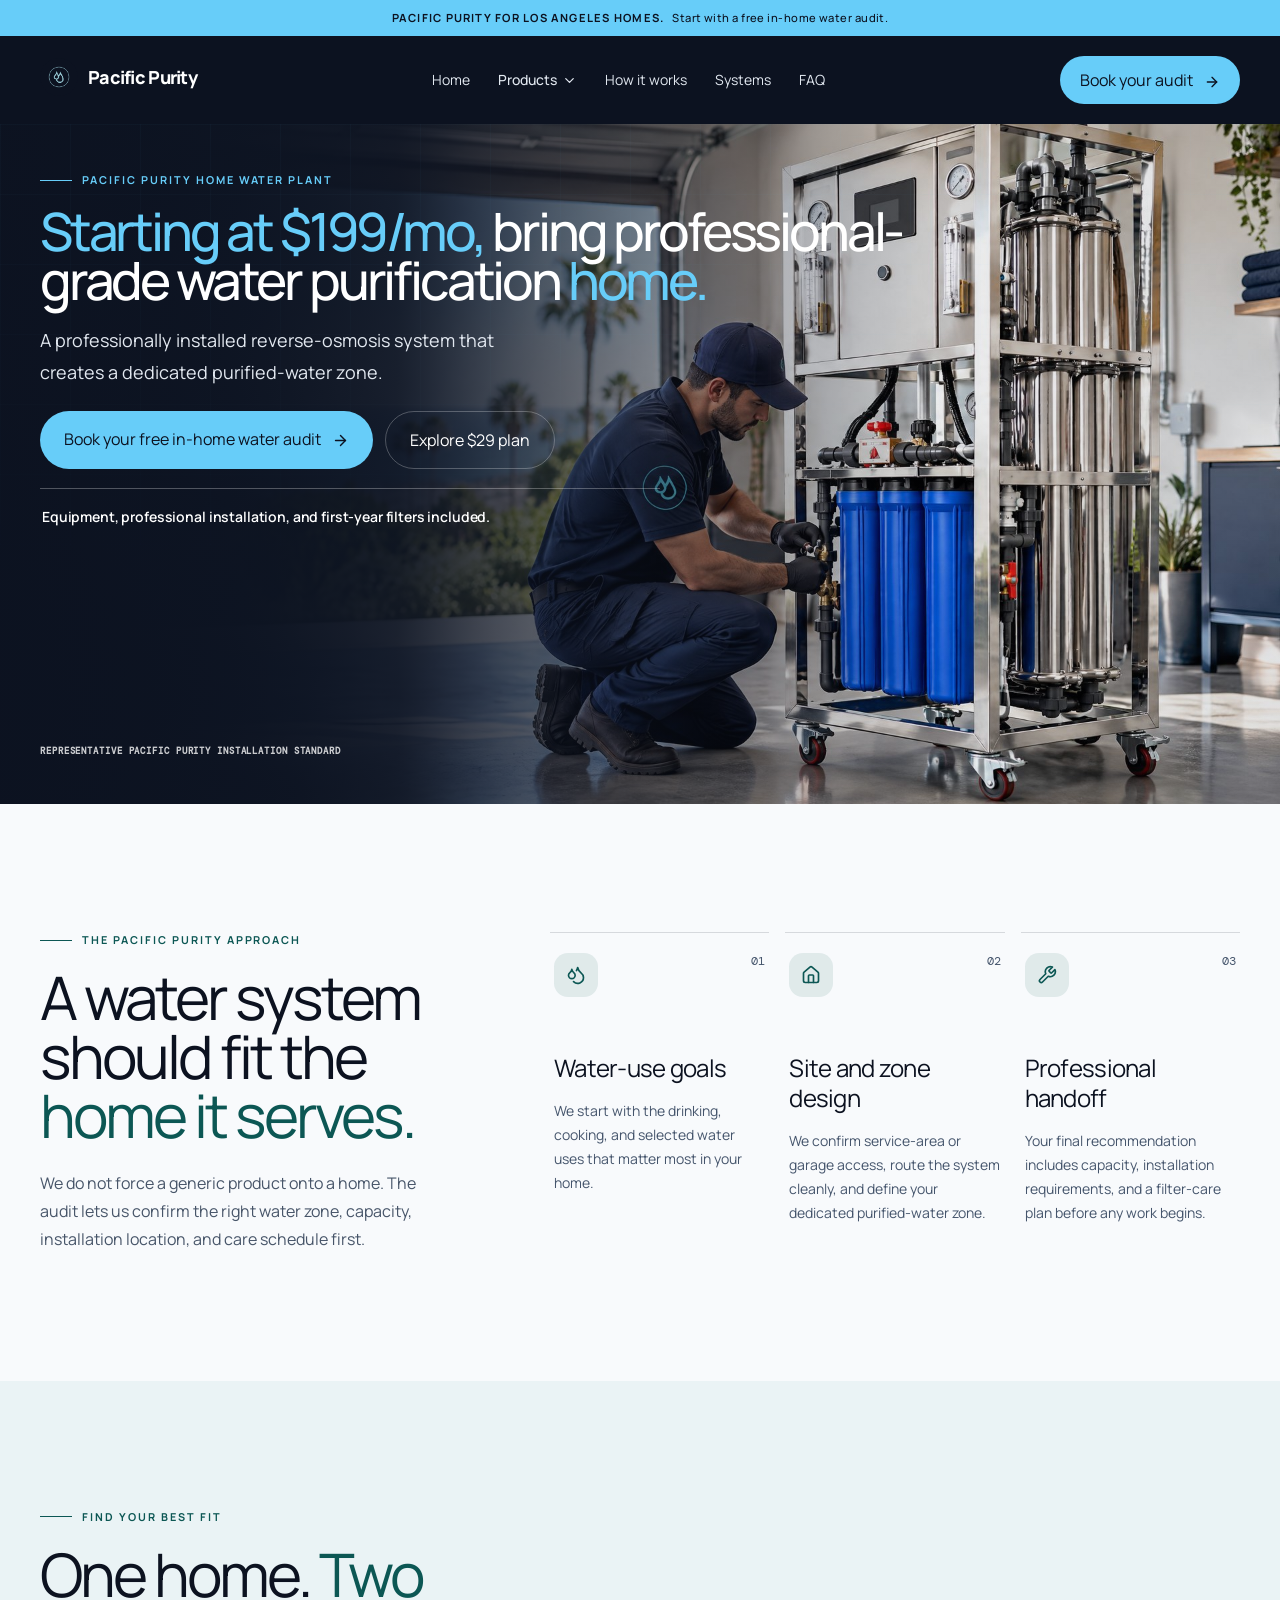
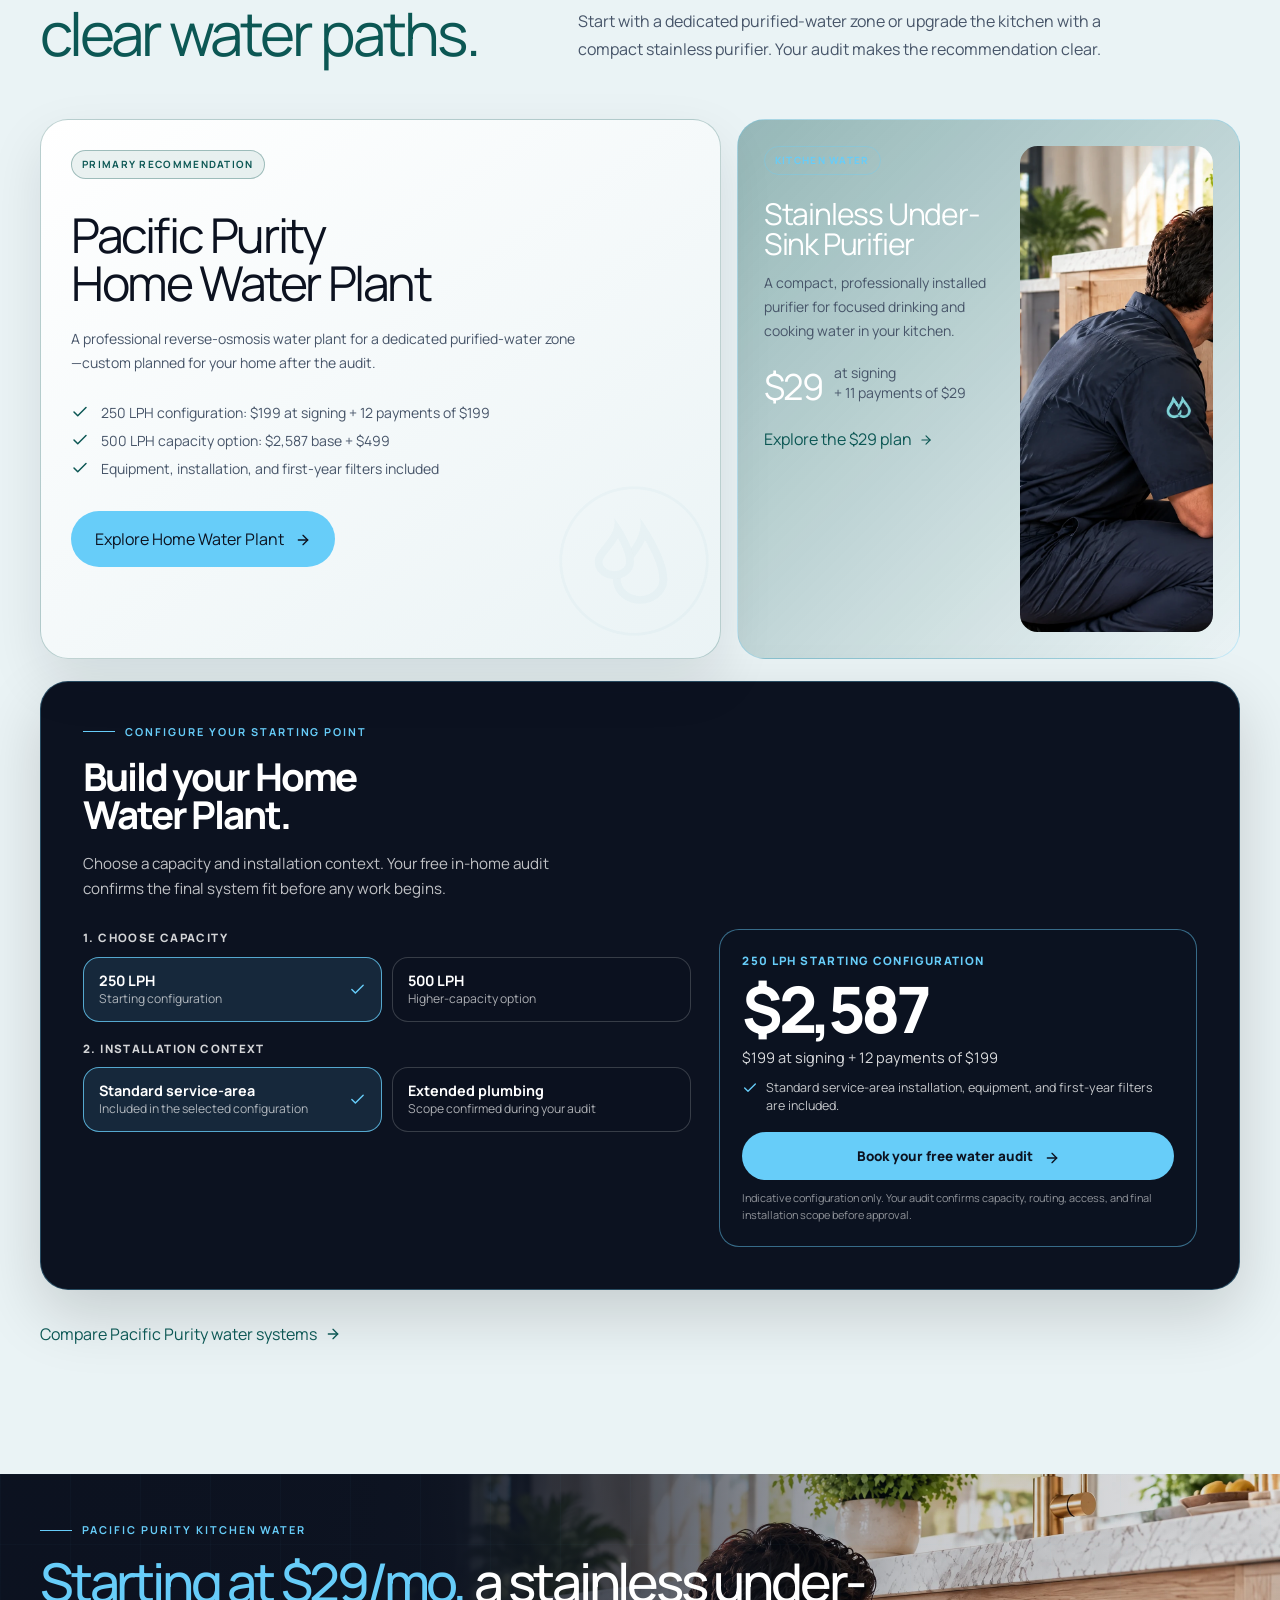
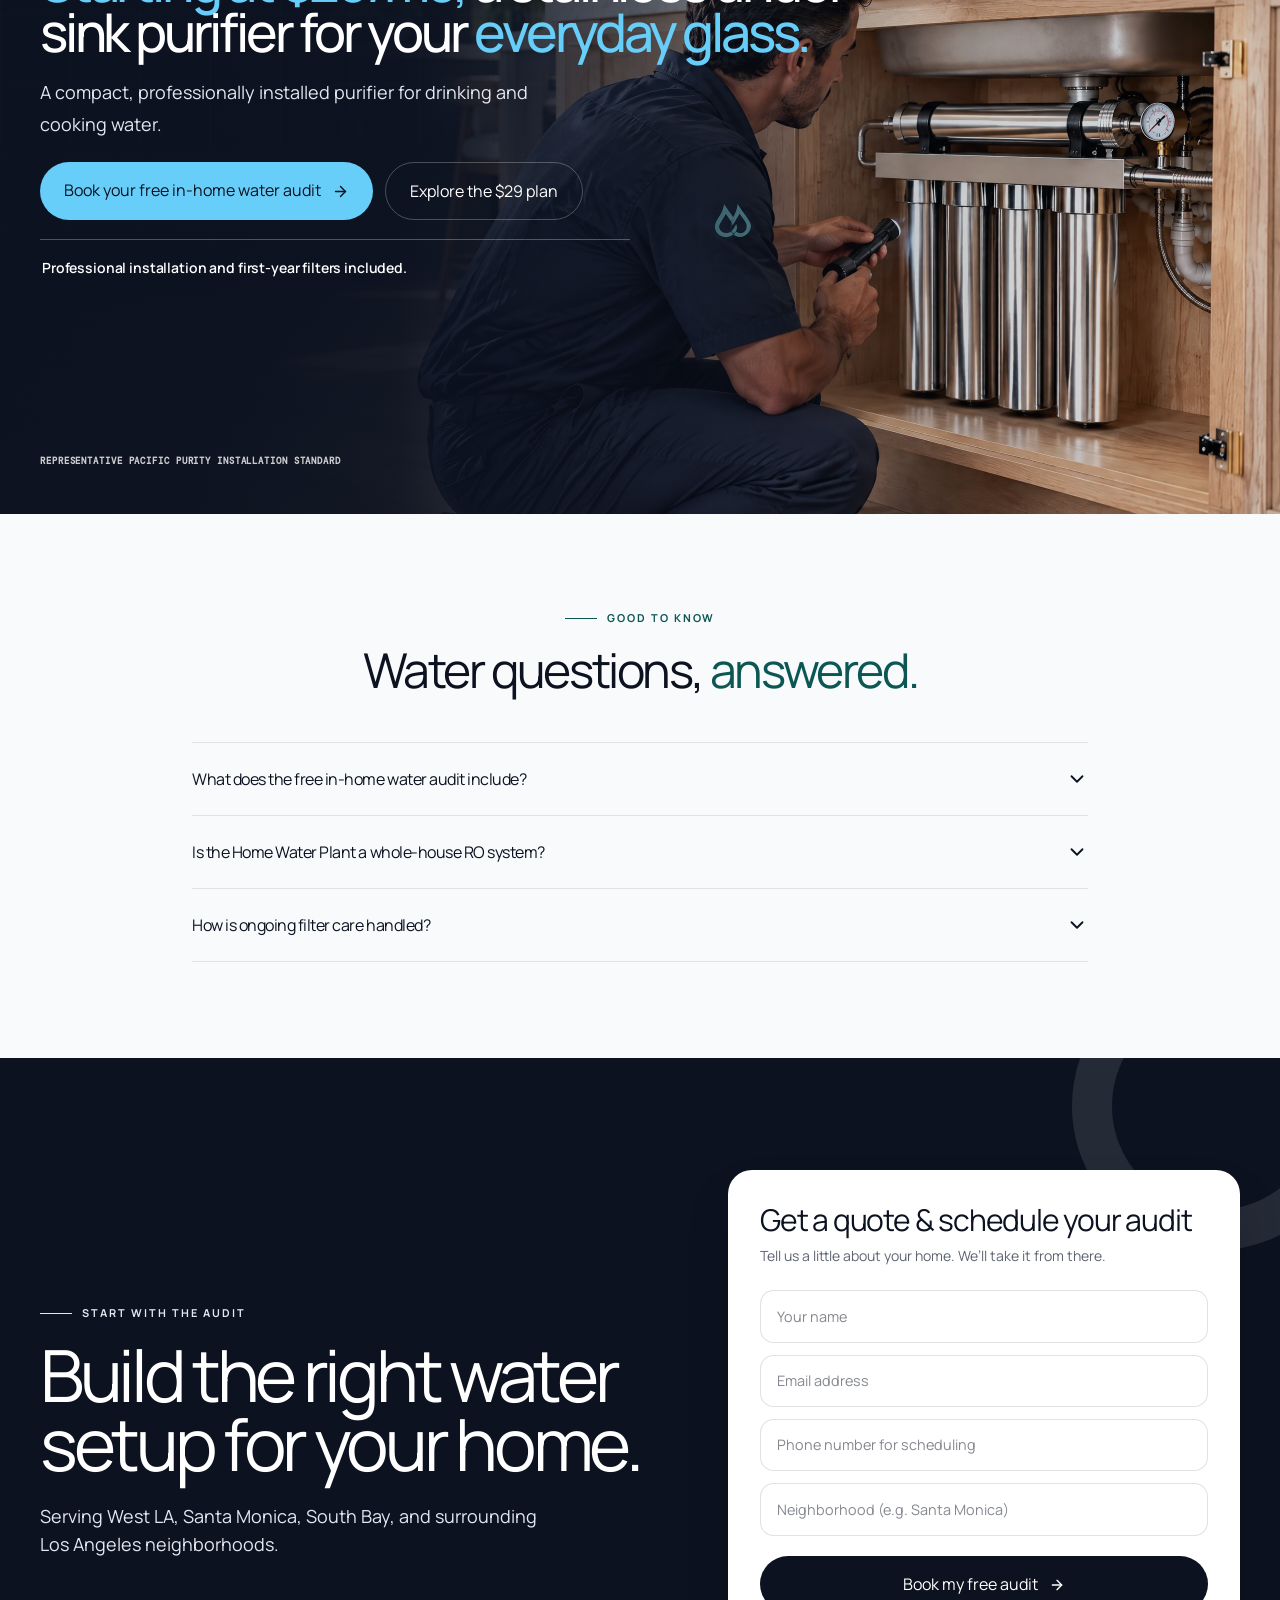
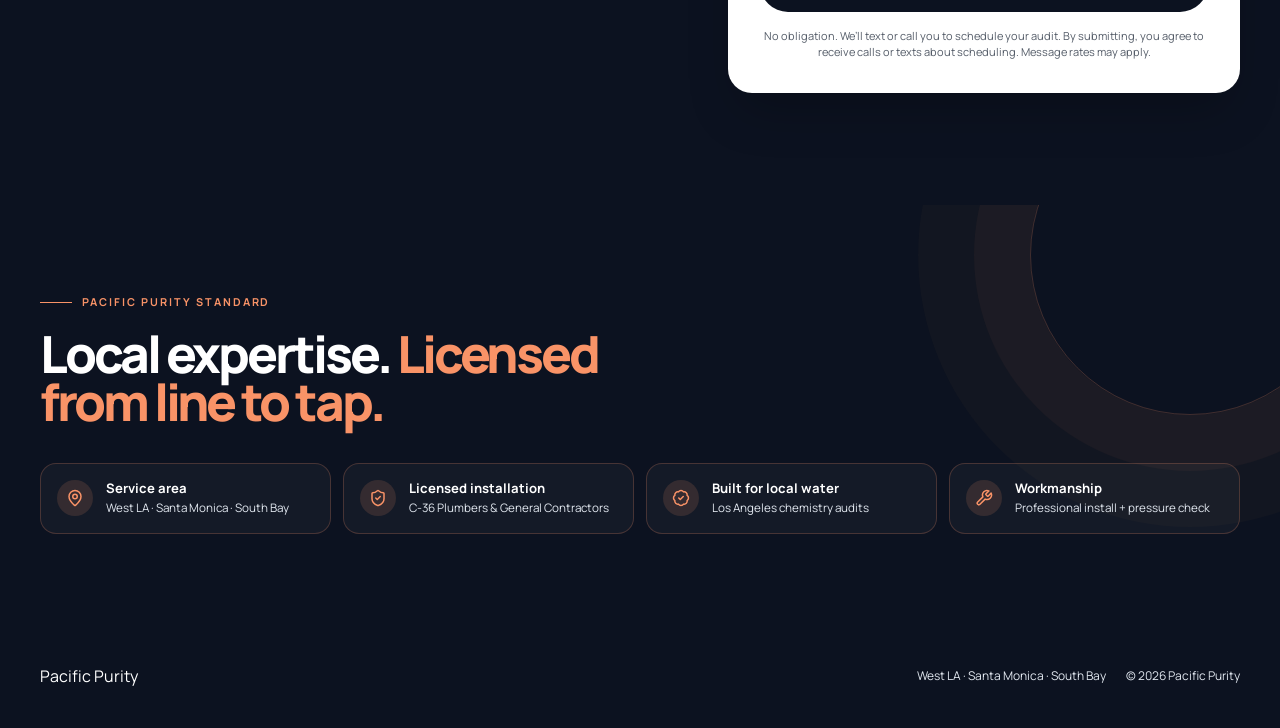
==== commit 492a341c: "Add coral service and trust accent system" ====
--- a/index.html
+++ b/index.html
@@ -11,8 +11,8 @@
     
     
     <title>Pacific Purity | Home Water Plants for Los Angeles Homes</title>
-    <script type="module" crossorigin src="/assets/index-DDpRGN9e.js"></script>
-    <link rel="stylesheet" crossorigin href="/assets/index-zLbxTdKO.css">
+    <script type="module" crossorigin src="/assets/index-Cx40_wBQ.js"></script>
+    <link rel="stylesheet" crossorigin href="/assets/index-6YRJ5P8q.css">
   
     <link rel="canonical" href="https://pacificpurity.com/" />
     <link rel="preload" as="image" href="/manus-storage/pacific-purity-home-water-plant.jpg" fetchpriority="high" type="image/jpeg" />
--- a/assets/index-6YRJ5P8q.css
+++ b/assets/index-6YRJ5P8q.css
@@ -0,0 +1 @@
+@layer properties{@supports (((-webkit-hyphens:none)) and (not (margin-trim:inline))) or ((-moz-orient:inline) and (not (color:rgb(from red r g b)))){*,:before,:after,::backdrop{--tw-divide-y-reverse:0;--tw-border-style:solid;--tw-leading:initial;--tw-font-weight:initial;--tw-tracking:initial;--tw-shadow:0 0 #0000;--tw-shadow-color:initial;--tw-shadow-alpha:100%;--tw-inset-shadow:0 0 #0000;--tw-inset-shadow-color:initial;--tw-inset-shadow-alpha:100%;--tw-ring-color:initial;--tw-ring-shadow:0 0 #0000;--tw-inset-ring-color:initial;--tw-inset-ring-shadow:0 0 #0000;--tw-ring-inset:initial;--tw-ring-offset-width:0px;--tw-ring-offset-color:#fff;--tw-ring-offset-shadow:0 0 #0000;--tw-blur:initial;--tw-brightness:initial;--tw-contrast:initial;--tw-grayscale:initial;--tw-hue-rotate:initial;--tw-invert:initial;--tw-opacity:initial;--tw-saturate:initial;--tw-sepia:initial;--tw-drop-shadow:initial;--tw-drop-shadow-color:initial;--tw-drop-shadow-alpha:100%;--tw-drop-shadow-size:initial;--tw-backdrop-blur:initial;--tw-backdrop-brightness:initial;--tw-backdrop-contrast:initial;--tw-backdrop-grayscale:initial;--tw-backdrop-hue-rotate:initial;--tw-backdrop-invert:initial;--tw-backdrop-opacity:initial;--tw-backdrop-saturate:initial;--tw-backdrop-sepia:initial;--tw-translate-x:0;--tw-translate-y:0;--tw-translate-z:0;--tw-animation-delay:0s;--tw-animation-direction:normal;--tw-animation-duration:initial;--tw-animation-fill-mode:none;--tw-animation-iteration-count:1;--tw-enter-blur:0;--tw-enter-opacity:1;--tw-enter-rotate:0;--tw-enter-scale:1;--tw-enter-translate-x:0;--tw-enter-translate-y:0;--tw-exit-blur:0;--tw-exit-opacity:1;--tw-exit-rotate:0;--tw-exit-scale:1;--tw-exit-translate-x:0;--tw-exit-translate-y:0}}}@layer theme{:root,:host{--color-red-700:oklch(50.5% .213 27.518);--color-slate-600:oklch(44.6% .043 257.281);--color-white:#fff;--spacing:.25rem;--container-sm:24rem;--container-md:28rem;--container-lg:32rem;--container-xl:36rem;--container-2xl:42rem;--container-4xl:56rem;--container-5xl:64rem;--container-7xl:80rem;--text-xs:.75rem;--text-xs--line-height:calc(1 / .75);--text-sm:.875rem;--text-sm--line-height:calc(1.25 / .875);--text-base:1rem;--text-base--line-height: 1.5 ;--text-lg:1.125rem;--text-lg--line-height:calc(1.75 / 1.125);--text-xl:1.25rem;--text-xl--line-height:calc(1.75 / 1.25);--text-2xl:1.5rem;--text-2xl--line-height:calc(2 / 1.5);--text-3xl:1.875rem;--text-3xl--line-height: 1.2 ;--text-4xl:2.25rem;--text-4xl--line-height:calc(2.5 / 2.25);--text-5xl:3rem;--text-5xl--line-height:1;--text-6xl:3.75rem;--text-6xl--line-height:1;--text-7xl:4.5rem;--text-7xl--line-height:1;--text-8xl:6rem;--text-8xl--line-height:1;--font-weight-medium:500;--font-weight-semibold:600;--font-weight-bold:700;--leading-tight:1.25;--radius-2xl:1rem;--radius-3xl:1.5rem;--blur-md:12px;--default-transition-duration:.15s;--default-transition-timing-function:cubic-bezier(.4, 0, .2, 1);--default-font-family:"Manrope", sans-serif;--default-mono-font-family:"DM Mono", monospace}}@layer base{*,:after,:before,::backdrop{box-sizing:border-box;border:0 solid;margin:0;padding:0}::file-selector-button{box-sizing:border-box;border:0 solid;margin:0;padding:0}html,:host{-webkit-text-size-adjust:100%;tab-size:4;line-height:1.5;font-family:var(--default-font-family,-apple-system, BlinkMacSystemFont, "Segoe UI", Roboto, "Helvetica Neue", "Noto Sans", Arial, sans-serif, "Apple Color Emoji", "Segoe UI Emoji", "Segoe UI Symbol", "Noto Color Emoji");font-feature-settings:var(--default-font-feature-settings,normal);font-variation-settings:var(--default-font-variation-settings,normal);-webkit-tap-highlight-color:transparent}hr{height:0;color:inherit;border-top-width:1px}abbr:where([title]){-webkit-text-decoration:underline dotted;text-decoration:underline dotted}h1,h2,h3,h4,h5,h6{font-size:inherit;font-weight:inherit}a{color:inherit;-webkit-text-decoration:inherit;text-decoration:inherit}b,strong{font-weight:bolder}code,kbd,samp,pre{font-family:var(--default-mono-font-family,ui-monospace, SFMono-Regular, Menlo, Monaco, Consolas, "Liberation Mono", "Courier New", monospace);font-feature-settings:var(--default-mono-font-feature-settings,normal);font-variation-settings:var(--default-mono-font-variation-settings,normal);font-size:1em}small{font-size:80%}sub,sup{vertical-align:baseline;font-size:75%;line-height:0;position:relative}sub{bottom:-.25em}sup{top:-.5em}table{text-indent:0;border-color:inherit;border-collapse:collapse}:-moz-focusring:where(:not(iframe)){outline:auto}progress{vertical-align:baseline}summary{display:list-item}ol,ul,menu{list-style:none}img,svg,video,canvas,audio,iframe,embed,object{vertical-align:middle;display:block}img,video{max-width:100%;height:auto}button,input,select,optgroup,textarea{font:inherit;font-feature-settings:inherit;font-variation-settings:inherit;letter-spacing:inherit;color:inherit;opacity:1;background-color:#0000;border-radius:0}::file-selector-button{font:inherit;font-feature-settings:inherit;font-variation-settings:inherit;letter-spacing:inherit;color:inherit;opacity:1;background-color:#0000;border-radius:0}:where(select:is([multiple],[size])) optgroup{font-weight:bolder}:where(select:is([multiple],[size])) optgroup option{padding-inline-start:20px}::file-selector-button{margin-inline-end:4px}::placeholder{opacity:1}@supports (not ((-webkit-appearance:-apple-pay-button))) or (contain-intrinsic-size:1px){::placeholder{color:currentColor}@supports (color:color-mix(in lab,red,red)){::placeholder{color:color-mix(in oklab,currentcolor 50%,transparent)}}}textarea{resize:vertical}::-webkit-search-decoration{-webkit-appearance:none}::-webkit-date-and-time-value{min-height:1lh;text-align:inherit}::-webkit-datetime-edit{display:inline-flex}::-webkit-datetime-edit-fields-wrapper{padding:0}::-webkit-datetime-edit{padding-block:0}::-webkit-datetime-edit-year-field{padding-block:0}::-webkit-datetime-edit-month-field{padding-block:0}::-webkit-datetime-edit-day-field{padding-block:0}::-webkit-datetime-edit-hour-field{padding-block:0}::-webkit-datetime-edit-minute-field{padding-block:0}::-webkit-datetime-edit-second-field{padding-block:0}::-webkit-datetime-edit-millisecond-field{padding-block:0}::-webkit-datetime-edit-meridiem-field{padding-block:0}::-webkit-calendar-picker-indicator{line-height:1}:-moz-ui-invalid{box-shadow:none}button,input:where([type=button],[type=reset],[type=submit]){appearance:button}::file-selector-button{appearance:button}::-webkit-inner-spin-button{height:auto}::-webkit-outer-spin-button{height:auto}[hidden]:where(:not([hidden=until-found])){display:none!important}}@layer components;@layer utilities{.absolute{position:absolute}.relative{position:relative}.inset-0{inset:0}.-top-24{top:calc(var(--spacing) * -24)}.-right-20{right:calc(var(--spacing) * -20)}.bottom-6{bottom:calc(var(--spacing) * 6)}.left-4{left:calc(var(--spacing) * 4)}.isolate{isolation:isolate}.z-10{z-index:10}.mx-5{margin-inline:calc(var(--spacing) * 5)}.mx-auto{margin-inline:auto}.mt-2{margin-top:calc(var(--spacing) * 2)}.mt-3{margin-top:calc(var(--spacing) * 3)}.mt-4{margin-top:calc(var(--spacing) * 4)}.mt-5{margin-top:calc(var(--spacing) * 5)}.mt-6{margin-top:calc(var(--spacing) * 6)}.mt-7{margin-top:calc(var(--spacing) * 7)}.mt-8{margin-top:calc(var(--spacing) * 8)}.mt-9{margin-top:calc(var(--spacing) * 9)}.mt-10{margin-top:calc(var(--spacing) * 10)}.mt-12{margin-top:calc(var(--spacing) * 12)}.mt-14{margin-top:calc(var(--spacing) * 14)}.mb-1{margin-bottom:var(--spacing)}.mb-2{margin-bottom:calc(var(--spacing) * 2)}.mb-4{margin-bottom:calc(var(--spacing) * 4)}.mb-14{margin-bottom:calc(var(--spacing) * 14)}.ml-1{margin-left:var(--spacing)}.ml-2{margin-left:calc(var(--spacing) * 2)}.block{display:block}.flex{display:flex}.grid{display:grid}.hidden{display:none}.inline{display:inline}.inline-block{display:inline-block}.inline-flex{display:inline-flex}.aspect-\[4\/3\]{aspect-ratio:4/3}.h-14{height:calc(var(--spacing) * 14)}.h-72{height:calc(var(--spacing) * 72)}.h-px{height:1px}.min-h-screen{min-height:100vh}.w-12{width:calc(var(--spacing) * 12)}.w-14{width:calc(var(--spacing) * 14)}.w-72{width:calc(var(--spacing) * 72)}.w-full{width:100%}.max-w-2xl{max-width:var(--container-2xl)}.max-w-4xl{max-width:var(--container-4xl)}.max-w-5xl{max-width:var(--container-5xl)}.max-w-7xl{max-width:var(--container-7xl)}.max-w-\[640px\]{max-width:640px}.max-w-lg{max-width:var(--container-lg)}.max-w-md{max-width:var(--container-md)}.max-w-sm{max-width:var(--container-sm)}.max-w-xl{max-width:var(--container-xl)}.shrink-0{flex-shrink:0}.rotate-180{rotate:180deg}.flex-col{flex-direction:column}.flex-wrap{flex-wrap:wrap}.place-items-center{place-items:center}.items-center{align-items:center}.items-end{align-items:flex-end}.items-start{align-items:flex-start}.justify-between{justify-content:space-between}.justify-center{justify-content:center}.gap-2{gap:calc(var(--spacing) * 2)}.gap-3{gap:calc(var(--spacing) * 3)}.gap-4{gap:calc(var(--spacing) * 4)}.gap-5{gap:calc(var(--spacing) * 5)}.gap-6{gap:calc(var(--spacing) * 6)}.gap-7{gap:calc(var(--spacing) * 7)}.gap-8{gap:calc(var(--spacing) * 8)}.gap-10{gap:calc(var(--spacing) * 10)}.gap-12{gap:calc(var(--spacing) * 12)}.gap-x-6{column-gap:calc(var(--spacing) * 6)}.gap-y-3{row-gap:calc(var(--spacing) * 3)}:where(.divide-y>:not(:last-child)){--tw-divide-y-reverse:0;border-bottom-style:var(--tw-border-style);border-top-style:var(--tw-border-style);border-top-width:calc(1px * var(--tw-divide-y-reverse));border-bottom-width:calc(1px * calc(1 - var(--tw-divide-y-reverse)))}:where(.divide-ink\/10>:not(:last-child)){border-color:#0c12201a}.overflow-hidden{overflow:hidden}.overflow-x-hidden{overflow-x:hidden}.rounded-2xl{border-radius:var(--radius-2xl)}.rounded-3xl{border-radius:var(--radius-3xl)}.rounded-\[2rem\]{border-radius:2rem}.rounded-full{border-radius:3.40282e38px}.border{border-style:var(--tw-border-style);border-width:1px}.border-\[40px\]{border-style:var(--tw-border-style);border-width:40px}.border-y{border-block-style:var(--tw-border-style);border-block-width:1px}.border-ink\/10{border-color:#0c12201a}.border-white\/10{border-color:#ffffff1a}@supports (color:color-mix(in lab,red,red)){.border-white\/10{border-color:color-mix(in oklab,var(--color-white) 10%,transparent)}}.border-white\/15{border-color:#ffffff26}@supports (color:color-mix(in lab,red,red)){.border-white\/15{border-color:color-mix(in oklab,var(--color-white) 15%,transparent)}}.border-white\/20{border-color:#fff3}@supports (color:color-mix(in lab,red,red)){.border-white\/20{border-color:color-mix(in oklab,var(--color-white) 20%,transparent)}}.border-white\/25{border-color:#ffffff40}@supports (color:color-mix(in lab,red,red)){.border-white\/25{border-color:color-mix(in oklab,var(--color-white) 25%,transparent)}}.bg-blue{background-color:#0c5754}.bg-blue\/40{background-color:#0c575466}.bg-cream{background-color:#f8fafc}.bg-cyan{background-color:#67cdf9}.bg-ink{background-color:#0c1220}.bg-ink\/75{background-color:#0c1220bf}.bg-ink\/95{background-color:#0c1220f2}.bg-lime{background-color:#67cdf9}.bg-white{background-color:var(--color-white)}.bg-white\/70{background-color:#ffffffb3}@supports (color:color-mix(in lab,red,red)){.bg-white\/70{background-color:color-mix(in oklab,var(--color-white) 70%,transparent)}}.object-cover{object-fit:cover}.p-3{padding:calc(var(--spacing) * 3)}.p-4{padding:calc(var(--spacing) * 4)}.p-5{padding:calc(var(--spacing) * 5)}.p-6{padding:calc(var(--spacing) * 6)}.px-4{padding-inline:calc(var(--spacing) * 4)}.px-5{padding-inline:calc(var(--spacing) * 5)}.px-6{padding-inline:calc(var(--spacing) * 6)}.py-3{padding-block:calc(var(--spacing) * 3)}.py-4{padding-block:calc(var(--spacing) * 4)}.py-5{padding-block:calc(var(--spacing) * 5)}.py-6{padding-block:calc(var(--spacing) * 6)}.py-8{padding-block:calc(var(--spacing) * 8)}.py-10{padding-block:calc(var(--spacing) * 10)}.py-16{padding-block:calc(var(--spacing) * 16)}.py-20{padding-block:calc(var(--spacing) * 20)}.py-24{padding-block:calc(var(--spacing) * 24)}.pt-0{padding-top:0}.pt-20{padding-top:calc(var(--spacing) * 20)}.pb-6{padding-bottom:calc(var(--spacing) * 6)}.pb-20{padding-bottom:calc(var(--spacing) * 20)}.pb-24{padding-bottom:calc(var(--spacing) * 24)}.text-center{text-align:center}.text-left{text-align:left}.font-display{font-family:Manrope,sans-serif}.font-mono{font-family:DM Mono,monospace}.text-2xl{font-size:var(--text-2xl);line-height:var(--tw-leading,var(--text-2xl--line-height))}.text-3xl{font-size:var(--text-3xl);line-height:var(--tw-leading,var(--text-3xl--line-height))}.text-4xl{font-size:var(--text-4xl);line-height:var(--tw-leading,var(--text-4xl--line-height))}.text-5xl{font-size:var(--text-5xl);line-height:var(--tw-leading,var(--text-5xl--line-height))}.text-6xl{font-size:var(--text-6xl);line-height:var(--tw-leading,var(--text-6xl--line-height))}.text-base{font-size:var(--text-base);line-height:var(--tw-leading,var(--text-base--line-height))}.text-lg{font-size:var(--text-lg);line-height:var(--tw-leading,var(--text-lg--line-height))}.text-sm{font-size:var(--text-sm);line-height:var(--tw-leading,var(--text-sm--line-height))}.text-xl{font-size:var(--text-xl);line-height:var(--tw-leading,var(--text-xl--line-height))}.text-xs{font-size:var(--text-xs);line-height:var(--tw-leading,var(--text-xs--line-height))}.text-\[11px\]{font-size:11px}.leading-5{--tw-leading:calc(var(--spacing) * 5);line-height:calc(var(--spacing) * 5)}.leading-6{--tw-leading:calc(var(--spacing) * 6);line-height:calc(var(--spacing) * 6)}.leading-7{--tw-leading:calc(var(--spacing) * 7);line-height:calc(var(--spacing) * 7)}.leading-8{--tw-leading:calc(var(--spacing) * 8);line-height:calc(var(--spacing) * 8)}.leading-\[\.92\]{--tw-leading:.92;line-height:.92}.leading-\[\.93\]{--tw-leading:.93;line-height:.93}.leading-\[\.95\]{--tw-leading:.95;line-height:.95}.leading-\[\.98\]{--tw-leading:.98;line-height:.98}.leading-\[0\.94\]{--tw-leading:.94;line-height:.94}.leading-\[0\.98\]{--tw-leading:.98;line-height:.98}.leading-none{--tw-leading:1;line-height:1}.leading-tight{--tw-leading:var(--leading-tight);line-height:var(--leading-tight)}.font-bold{--tw-font-weight:var(--font-weight-bold);font-weight:var(--font-weight-bold)}.font-medium{--tw-font-weight:var(--font-weight-medium);font-weight:var(--font-weight-medium)}.font-semibold{--tw-font-weight:var(--font-weight-semibold);font-weight:var(--font-weight-semibold)}.tracking-\[-\.03em\]{--tw-tracking:-.03em;letter-spacing:-.03em}.tracking-\[-\.04em\]{--tw-tracking:-.04em;letter-spacing:-.04em}.tracking-\[-\.05em\]{--tw-tracking:-.05em;letter-spacing:-.05em}.tracking-\[-\.06em\]{--tw-tracking:-.06em;letter-spacing:-.06em}.tracking-\[-0\.03em\]{--tw-tracking:-.03em;letter-spacing:-.03em}.tracking-\[-0\.04em\]{--tw-tracking:-.04em;letter-spacing:-.04em}.tracking-\[-0\.05em\]{--tw-tracking:-.05em;letter-spacing:-.05em}.tracking-\[-0\.06em\]{--tw-tracking:-.06em;letter-spacing:-.06em}.tracking-\[\.16em\]{--tw-tracking:.16em;letter-spacing:.16em}.text-blue{color:#0c5754}.text-cyan{color:#67cdf9}.text-ink{color:#0c1220}.text-ink\/40{color:#0c122066}.text-ink\/55{color:#0c12208c}.text-ink\/60{color:#0c122099}.text-ink\/65{color:#0c1220a6}.text-lime{color:#67cdf9}.text-red-700{color:var(--color-red-700)}.text-slate-600{color:var(--color-slate-600)}.text-white{color:var(--color-white)}.text-white\/25{color:#ffffff40}@supports (color:color-mix(in lab,red,red)){.text-white\/25{color:color-mix(in oklab,var(--color-white) 25%,transparent)}}.text-white\/45{color:#ffffff73}@supports (color:color-mix(in lab,red,red)){.text-white\/45{color:color-mix(in oklab,var(--color-white) 45%,transparent)}}.text-white\/50{color:#ffffff80}@supports (color:color-mix(in lab,red,red)){.text-white\/50{color:color-mix(in oklab,var(--color-white) 50%,transparent)}}.text-white\/55{color:#ffffff8c}@supports (color:color-mix(in lab,red,red)){.text-white\/55{color:color-mix(in oklab,var(--color-white) 55%,transparent)}}.text-white\/60{color:#fff9}@supports (color:color-mix(in lab,red,red)){.text-white\/60{color:color-mix(in oklab,var(--color-white) 60%,transparent)}}.text-white\/65{color:#ffffffa6}@supports (color:color-mix(in lab,red,red)){.text-white\/65{color:color-mix(in oklab,var(--color-white) 65%,transparent)}}.text-white\/70{color:#ffffffb3}@supports (color:color-mix(in lab,red,red)){.text-white\/70{color:color-mix(in oklab,var(--color-white) 70%,transparent)}}.text-white\/75{color:#ffffffbf}@supports (color:color-mix(in lab,red,red)){.text-white\/75{color:color-mix(in oklab,var(--color-white) 75%,transparent)}}.text-white\/80{color:#fffc}@supports (color:color-mix(in lab,red,red)){.text-white\/80{color:color-mix(in oklab,var(--color-white) 80%,transparent)}}.uppercase{text-transform:uppercase}.opacity-35{opacity:.35}.opacity-50{opacity:.5}.opacity-60{opacity:.6}.shadow-2xl{--tw-shadow:0 25px 50px -12px var(--tw-shadow-color,#00000040);box-shadow:var(--tw-inset-shadow),var(--tw-inset-ring-shadow),var(--tw-ring-offset-shadow),var(--tw-ring-shadow),var(--tw-shadow)}.filter{filter:var(--tw-blur,) var(--tw-brightness,) var(--tw-contrast,) var(--tw-grayscale,) var(--tw-hue-rotate,) var(--tw-invert,) var(--tw-saturate,) var(--tw-sepia,) var(--tw-drop-shadow,)}.backdrop-blur-md{--tw-backdrop-blur:blur(var(--blur-md));-webkit-backdrop-filter:var(--tw-backdrop-blur,) var(--tw-backdrop-brightness,) var(--tw-backdrop-contrast,) var(--tw-backdrop-grayscale,) var(--tw-backdrop-hue-rotate,) var(--tw-backdrop-invert,) var(--tw-backdrop-opacity,) var(--tw-backdrop-saturate,) var(--tw-backdrop-sepia,);backdrop-filter:var(--tw-backdrop-blur,) var(--tw-backdrop-brightness,) var(--tw-backdrop-contrast,) var(--tw-backdrop-grayscale,) var(--tw-backdrop-hue-rotate,) var(--tw-backdrop-invert,) var(--tw-backdrop-opacity,) var(--tw-backdrop-saturate,) var(--tw-backdrop-sepia,)}.transition{transition-property:color,background-color,border-color,outline-color,text-decoration-color,fill,stroke,--tw-gradient-from,--tw-gradient-via,--tw-gradient-to,opacity,box-shadow,transform,translate,scale,rotate,filter,-webkit-backdrop-filter,backdrop-filter,display,content-visibility,overlay,pointer-events;transition-timing-function:var(--tw-ease,var(--default-transition-timing-function));transition-duration:var(--tw-duration,var(--default-transition-duration))}.transition-transform{transition-property:transform,translate,scale,rotate;transition-timing-function:var(--tw-ease,var(--default-transition-timing-function));transition-duration:var(--tw-duration,var(--default-transition-duration))}@media(hover:hover){.hover\:-translate-y-0\.5:hover{--tw-translate-y:calc(var(--spacing) * -.5);translate:var(--tw-translate-x) var(--tw-translate-y)}.hover\:-translate-y-1:hover{--tw-translate-y:calc(var(--spacing) * -1);translate:var(--tw-translate-x) var(--tw-translate-y)}.hover\:border-cyan:hover{border-color:#67cdf9}.hover\:bg-blue:hover{background-color:#0c5754}.hover\:bg-white:hover{background-color:var(--color-white)}.hover\:text-cyan:hover,.hover\:text-lime:hover{color:#67cdf9}}.disabled\:cursor-not-allowed:disabled{cursor:not-allowed}.disabled\:opacity-60:disabled{opacity:.6}@media(min-width:40rem){.sm\:left-10{left:calc(var(--spacing) * 10)}.sm\:block{display:block}.sm\:flex{display:flex}.sm\:grid-cols-2{grid-template-columns:repeat(2,minmax(0,1fr))}.sm\:grid-cols-3{grid-template-columns:repeat(3,minmax(0,1fr))}.sm\:flex-row{flex-direction:row}.sm\:items-center{align-items:center}.sm\:p-8{padding:calc(var(--spacing) * 8)}.sm\:text-5xl{font-size:var(--text-5xl);line-height:var(--tw-leading,var(--text-5xl--line-height))}.sm\:text-6xl{font-size:var(--text-6xl);line-height:var(--tw-leading,var(--text-6xl--line-height))}.sm\:text-7xl{font-size:var(--text-7xl);line-height:var(--tw-leading,var(--text-7xl--line-height))}.sm\:text-8xl{font-size:var(--text-8xl);line-height:var(--tw-leading,var(--text-8xl--line-height))}}@media(min-width:64rem){.lg\:grid-cols-1{grid-template-columns:repeat(1,minmax(0,1fr))}.lg\:grid-cols-2{grid-template-columns:repeat(2,minmax(0,1fr))}.lg\:grid-cols-4{grid-template-columns:repeat(4,minmax(0,1fr))}.lg\:grid-cols-\[\.8fr_1\.2fr\]{grid-template-columns:.8fr 1.2fr}.lg\:grid-cols-\[\.9fr_1\.1fr\]{grid-template-columns:.9fr 1.1fr}.lg\:grid-cols-\[\.72fr_1\.28fr\]{grid-template-columns:.72fr 1.28fr}.lg\:grid-cols-\[\.75fr_1\.25fr\]{grid-template-columns:.75fr 1.25fr}.lg\:grid-cols-\[0\.74fr_1\.26fr\]{grid-template-columns:.74fr 1.26fr}.lg\:grid-cols-\[0\.75fr_1\.25fr\]{grid-template-columns:.75fr 1.25fr}.lg\:grid-cols-\[0\.78fr_1\.22fr\]{grid-template-columns:.78fr 1.22fr}.lg\:grid-cols-\[1\.1fr_\.9fr\]{grid-template-columns:1.1fr .9fr}.lg\:grid-cols-\[1\.02fr_\.98fr\]{grid-template-columns:1.02fr .98fr}.lg\:grid-cols-\[1\.15fr_\.85fr\]{grid-template-columns:1.15fr .85fr}.lg\:grid-cols-\[1fr_\.8fr\]{grid-template-columns:1fr .8fr}.lg\:grid-cols-\[1fr_\.75fr\]{grid-template-columns:1fr .75fr}.lg\:items-center{align-items:center}.lg\:items-end{align-items:flex-end}.lg\:gap-24{gap:calc(var(--spacing) * 24)}.lg\:px-10{padding-inline:calc(var(--spacing) * 10)}.lg\:py-20{padding-block:calc(var(--spacing) * 20)}.lg\:py-28{padding-block:calc(var(--spacing) * 28)}.lg\:py-32{padding-block:calc(var(--spacing) * 32)}.lg\:pt-24{padding-top:calc(var(--spacing) * 24)}.lg\:pb-28{padding-bottom:calc(var(--spacing) * 28)}}}@property --tw-animation-delay{syntax:"*";inherits:false;initial-value:0s}@property --tw-animation-direction{syntax:"*";inherits:false;initial-value:normal}@property --tw-animation-duration{syntax:"*";inherits:false}@property --tw-animation-fill-mode{syntax:"*";inherits:false;initial-value:none}@property --tw-animation-iteration-count{syntax:"*";inherits:false;initial-value:1}@property --tw-enter-blur{syntax:"*";inherits:false;initial-value:0}@property --tw-enter-opacity{syntax:"*";inherits:false;initial-value:1}@property --tw-enter-rotate{syntax:"*";inherits:false;initial-value:0}@property --tw-enter-scale{syntax:"*";inherits:false;initial-value:1}@property --tw-enter-translate-x{syntax:"*";inherits:false;initial-value:0}@property --tw-enter-translate-y{syntax:"*";inherits:false;initial-value:0}@property --tw-exit-blur{syntax:"*";inherits:false;initial-value:0}@property --tw-exit-opacity{syntax:"*";inherits:false;initial-value:1}@property --tw-exit-rotate{syntax:"*";inherits:false;initial-value:0}@property --tw-exit-scale{syntax:"*";inherits:false;initial-value:1}@property --tw-exit-translate-x{syntax:"*";inherits:false;initial-value:0}@property --tw-exit-translate-y{syntax:"*";inherits:false;initial-value:0}:root{--background:#f8fafc;--foreground:#0c1220;--radius:1rem}*{box-sizing:border-box}html{scroll-behavior:smooth}body{color:#0c1220;-webkit-font-smoothing:antialiased;background:#f8fafc;margin:0;font-family:Manrope,sans-serif}button,a,input{font:inherit}button{cursor:pointer}a{color:inherit;text-decoration:none}.font-display{font-family:Manrope,sans-serif}.font-mono{font-family:DM Mono,monospace}.announcement{z-index:30;color:#0c1220;letter-spacing:.11em;text-transform:uppercase;background:#67cdf9;justify-content:center;align-items:center;gap:.5rem;min-height:36px;padding:.55rem 1rem;font-size:.7rem;font-weight:700;display:flex;position:relative}.announcement span{opacity:.6;letter-spacing:.04em;text-transform:none;font-weight:500;display:none}@media(min-width:640px){.announcement span{display:inline}}.nav-link{transition:color .2s;position:relative}.nav-link:hover{color:#67cdf9}.menu-group-label{color:#ffffff59;letter-spacing:.16em;text-transform:uppercase;font-size:10px;font-weight:700}.products-menu{position:relative}.products-menu-trigger{color:#ffffffbf;align-items:center;gap:5px;font-size:14px;font-weight:500;transition:color .2s;display:inline-flex}.products-menu-trigger:hover{color:#67cdf9}.products-menu-chevron{transition:transform .2s}.products-menu-panel{background:#0c1220fa;border:1px solid #ffffff1f;border-radius:1rem;width:255px;padding:8px;position:absolute;top:calc(100% + 14px);left:-18px;box-shadow:0 18px 45px #00000038}.products-menu-panel:before{content:"";background:#0c1220;width:9px;height:9px;position:absolute;top:-5px;left:25px;transform:rotate(45deg)}.products-menu-panel a{z-index:1;color:#fff;border-radius:.75rem;align-items:center;gap:10px;padding:10px;transition:background .2s;display:flex;position:relative}.products-menu-panel a:hover{background:#ffffff14}.products-menu-panel a>span:last-child{flex-direction:column;gap:3px;display:flex}.products-menu-panel strong{font-size:12px}.products-menu-panel small{color:#ffffff73;font-size:10px}.products-menu-icon{border-radius:9px;flex:none;place-items:center;width:30px;height:30px;display:grid}.products-menu-icon-cyan{color:#67cdf9;background:#67cdf926}.products-menu-icon-blue{color:#67cdf9;background:#0c575440}.mobile-audit-bar{display:none}.mobile-audit-link{color:#0c1220;background:#67cdf9;border-radius:1rem;align-items:center;gap:11px;width:100%;padding:11px 14px;display:flex;box-shadow:0 8px 30px #0003}.mobile-audit-icon{background:#0c12201f;border-radius:999px;flex:none;place-items:center;width:32px;height:32px;display:grid}.mobile-audit-link span:nth-child(2){flex-direction:column;flex:1;min-width:0;line-height:1.2;display:flex}.mobile-audit-link strong{font-size:12px}.mobile-audit-link small{color:#0c12208c;margin-top:3px;font-size:10px}.audit-modal-backdrop{z-index:80;-webkit-backdrop-filter:blur(7px);backdrop-filter:blur(7px);background:#0c12208c;place-items:end center;padding:16px;display:grid;position:fixed;inset:0}.audit-modal{color:#0c1220;background:#f4f7fa;border-radius:1.5rem;width:min(100%,430px);padding:26px;animation:.22s cubic-bezier(.23,1,.32,1) both modal-in;position:relative;box-shadow:0 24px 80px #00000047}.audit-modal-close{color:#0c12208c;border-radius:999px;place-items:center;width:34px;height:34px;transition:background .2s,color .2s;display:grid;position:absolute;top:16px;right:16px}.audit-modal-close:hover{color:#0c1220;background:#0c122014}.audit-modal h2{letter-spacing:-.05em;max-width:320px;margin-top:16px;font:38px/.96 Manrope,sans-serif}.audit-modal-copy{color:#0c122099;max-width:350px;margin-top:12px;font-size:13px;line-height:1.55}.audit-modal-form{gap:9px;margin-top:20px;display:grid}.audit-modal-form input{color:#0c1220;background:#fff;border:1px solid #0c12201f;border-radius:.8rem;outline:none;width:100%;padding:12px 13px;font-size:13px}.audit-modal-form input:focus{border-color:#0c5754;box-shadow:0 0 0 3px #0c57541f}.audit-modal-form button{color:#fff;background:#0c1220;border-radius:999px;padding:13px 16px;font-size:13px;font-weight:700;transition:transform .2s,background .2s}.audit-modal-form button:hover{background:#0c5754;transform:translateY(-1px)}.audit-consent{color:#0c122073;margin:2px 4px 0;font-size:10px;line-height:1.4}.audit-modal-full-link{color:#0c122073;text-align:center;text-underline-offset:3px;margin-top:14px;font-size:11px;text-decoration:underline;display:block}.audit-modal-secondary{color:#fff;background:#0c1220;border-radius:999px;margin-top:20px;padding:12px 22px;font-size:13px;font-weight:700}.audit-success{text-align:center;padding:22px 6px 8px}.audit-success-icon{background:#67cdf9;border-radius:999px;place-items:center;width:54px;height:54px;margin:0 auto;display:grid}.audit-success h2{margin:18px auto 0}.audit-success p{color:#0c122099;max-width:280px;margin:12px auto 0;font-size:13px;line-height:1.55}.product-header{z-index:20;background:#0c1220;position:relative}.product-nav-link{transition:color .2s}.product-nav-link:hover{color:#67cdf9}.product-hero{min-height:720px}.product-hero-glow{filter:blur(22px);background:radial-gradient(circle,#67cdf933,#0000 65%);border-radius:50%;position:absolute;inset:16% 10% 8%}.ro-benefit{border-top:1px solid #0c122024;min-height:230px;padding:20px 4px 0;transition:transform .24s,border-color .24s}.ro-benefit:hover{border-color:#0c5754;transform:translateY(-5px)}.ro-step{background:#ffffff6b;border:1px solid #0c12201f;min-height:255px;padding:22px;transition:transform .24s,box-shadow .24s}.ro-step:hover{transform:translateY(-5px);box-shadow:0 20px 50px #0c57541f}.ro-check{color:#ffffffb3;align-items:center;gap:10px;font-size:14px;display:flex}.ro-price-card{background:linear-gradient(140deg,#ffffff1a,#67cdf90d);border:1px solid #67cdf98c;border-radius:1.75rem;padding:30px;box-shadow:0 20px 80px #00000026}.product-page .eyebrow{line-height:1.2}.wholehouse-hero{min-height:700px}.wholehouse-diagram{background:#ffffff80;border:1px solid #0c12201f;border-radius:1.75rem;grid-template-columns:1fr auto 1fr auto 1fr;align-items:center;gap:12px;padding:38px 26px;display:grid;position:relative}.diagram-node{background:#ffffffb3;border:1px solid #0c575433;border-radius:1rem;flex-direction:column;justify-content:center;min-height:145px;padding:18px;display:flex}.diagram-node span{color:#0c5754a6;font:11px DM Mono,monospace}.diagram-node strong{margin-top:26px;font:21px Manrope,sans-serif}.diagram-node small{color:#0c12208c;margin-top:8px;font-size:11px;line-height:1.45}.diagram-connector{background:#0c5754;width:28px;height:2px}.diagram-pipe{background:#0c575440;height:2px;position:absolute;left:26px;right:26px}.diagram-pipe-in{top:25px}.diagram-pipe-out{bottom:25px}.diagram-label{color:#0c5754;text-transform:uppercase;letter-spacing:.1em;font:10px DM Mono,monospace;position:absolute;top:11px;left:26px}.diagram-label-out{inset:auto 26px 11px auto}.bundle-hero{min-height:690px}.makeover-diagram{background:#ffffff0f;border:1px solid #ffffff24;border-radius:2rem;justify-content:center;align-items:center;gap:18px;min-height:230px;padding:36px;display:flex;position:relative}.makeover-home,.makeover-kitchen{color:#67cdf9;background:#ffffff14;border-radius:1.5rem;flex-direction:column;justify-content:center;align-items:center;gap:8px;min-width:210px;min-height:130px;padding:22px;display:flex}.makeover-home span,.makeover-kitchen span{color:#fff;text-align:center;font:21px/1.05 Manrope,sans-serif}.makeover-home small,.makeover-kitchen small{color:#ffffff73;font-size:11px}.makeover-line{background:linear-gradient(90deg,#67cdf9,#67cdf9);width:80px;height:2px}.makeover-result{color:#ffffff80;white-space:nowrap;font-size:11px;position:absolute;bottom:14px;left:50%;transform:translate(-50%)}.comparison-table{background:#ffffff7a;border:1px solid #0c12201f;border-radius:1.5rem;overflow:hidden}.comparison-row{border-bottom:1px solid #0c12201a;grid-template-columns:1.05fr 1fr 1fr 1fr;display:grid}.comparison-row:last-child{border-bottom:0}.comparison-row>div{padding:18px;font-size:13px;line-height:1.5}.comparison-row>div:not(:last-child){border-right:1px solid #0c12201a}.comparison-label{color:#0c122080;letter-spacing:.12em;text-transform:uppercase;font-weight:700;font-size:11px!important}.comparison-recommended{background:#0c57541a;font-weight:700}.comparison-row-price>div{font-weight:700}.comparison-mobile{display:none}.comparison-toggle{background:#0c122017;border-radius:999px;grid-template-columns:repeat(3,1fr);gap:5px;padding:5px;display:grid}.comparison-toggle-button{color:#0c12208c;border-radius:999px;padding:11px 8px;font-size:11px;font-weight:700;transition:background .2s,color .2s,transform .2s}.comparison-toggle-button:hover{color:#0c1220;transform:translateY(-1px)}.comparison-toggle-active{color:#fff;background:#0c1220;box-shadow:0 5px 15px #0c122026}.comparison-toggle-active.comparison-toggle-coral{color:#0c1220;background:#0c5754}.comparison-mobile-card{background:#ffffff9e;border:1px solid #0c12201f;border-radius:1.5rem;margin-top:12px;padding:22px;animation:.24s cubic-bezier(.23,1,.32,1) both comparison-in}.comparison-mobile-kicker{color:#0c5754;letter-spacing:.14em;text-transform:uppercase;font-size:10px;font-weight:700}.comparison-mobile-card h3{letter-spacing:-.04em;margin-top:8px;font:31px/1 Manrope,sans-serif}.comparison-mobile-row{border-top:1px solid #0c12201a;grid-template-columns:.8fr 1.2fr;gap:14px;margin-top:14px;padding:14px 0 0;font-size:13px;line-height:1.4;display:grid}.comparison-mobile-row span{color:#0c122080}.comparison-mobile-row strong{font-weight:700}.advice-card{background:#ffffff73;border:1px solid #0c12201f;border-radius:1.25rem;padding:20px}.advice-card span{color:#0c5754;letter-spacing:.12em;text-transform:uppercase;font-size:11px;font-weight:700}.advice-card p{color:#0c122099;margin-top:12px;font-size:13px;line-height:1.55}.advice-card-featured span{color:#0c5754}.eyebrow{letter-spacing:.18em;text-transform:uppercase;align-items:center;gap:.65rem;font-size:.68rem;font-weight:700;display:flex}.eyebrow-line{background:currentColor;width:32px;height:1px;display:inline-block}.hero-grid{background-image:linear-gradient(#67cdf914 1px,#0000 1px),linear-gradient(90deg,#67cdf914 1px,#0000 1px);background-size:70px 70px;-webkit-mask-image:linear-gradient(#000,#0000 75%);mask-image:linear-gradient(#000,#0000 75%)}.hero-image-wrap{position:relative}.hero-image-wrap:after{content:"";filter:blur(20px);background:radial-gradient(circle,#67cdf938,#0000 65%);border-radius:50%;position:absolute;inset:18% 8% 6%}.icon-disc{color:#0c5754;background:#0c57541f;border-radius:14px;place-items:center;width:44px;height:44px;display:grid}.feature-card{border-top:1px solid #0c122024;min-height:320px;padding:20px 4px 0;transition:transform .24s,border-color .24s}.feature-card:hover{border-color:#0c5754;transform:translateY(-6px)}.system-card{z-index:1;background:#ffffff6b;border:1px solid #0c12201f;min-height:240px;padding:22px;transition:transform .24s,background .24s,box-shadow .24s;position:relative}.system-card:hover{background:#ffffffc7;transform:translateY(-5px);box-shadow:0 20px 50px #0c57541f}.water-rings{opacity:.7}.care-card{background:#ffffff0d;border:1px solid #ffffff21;border-radius:1.5rem;padding:24px;transition:transform .24s,background .24s}.care-card:hover{background:#ffffff17;transform:translate(5px)}.care-card-featured{border-color:#67cdf999}.product-intro-note{color:#ffffff8c;border-left:1px solid #67cdf98c;align-items:center;gap:14px;max-width:420px;padding-left:18px;font-size:13px;line-height:1.55;display:flex}.product-intro-note strong{color:#ffffffe6}.product-card{background:#ffffff0e;border:1px solid #ffffff1f;border-radius:1.75rem;position:relative;overflow:hidden}.product-card-primary{background:linear-gradient(135deg,#ffffff1a,#67cdf90f);min-height:540px;padding:30px}.product-card-secondary{background:#ffffff0e;grid-template-columns:1.15fr .85fr;gap:18px;min-height:330px;padding:26px;display:grid}.product-card-copy{z-index:1;max-width:600px;position:relative}.product-card-watermark{color:#67cdf91c;position:absolute;bottom:-30px;right:-18px;transform:rotate(-15deg)}.product-install-image{object-fit:cover;object-position:center;opacity:1;border:1px solid #ffffff1a;border-radius:1.1rem;width:100%;height:100%;min-height:275px;box-shadow:0 18px 42px #0000002e}.product-label{color:#67cdf9;letter-spacing:.13em;text-transform:uppercase;border:1px solid #67cdf959;border-radius:999px;padding:6px 10px;font-size:10px;font-weight:700;display:inline-flex}.product-label-lime{color:#67cdf9;border-color:#67cdf98c}.bundle-card{background:linear-gradient(120deg,#0c57542b,#ffffff0d);border:1px solid #0c57548c;border-radius:1.75rem;min-height:280px;padding:26px}.product-card-primary,.product-card-secondary,.bundle-card{transition:transform .24s,border-color .24s,background .24s}.product-card-primary:hover,.product-card-secondary:hover,.bundle-card:hover{border-color:#67cdf9a6;transform:translateY(-5px)}.testimonial-section{position:relative}.testimonial-shell{background:#ffffff7a;border:1px solid #0c122021;border-radius:2rem;padding:28px;position:relative;overflow:hidden;box-shadow:0 22px 70px #0c12200f}.testimonial-quote-mark{color:#0c575433;font-family:Manrope,sans-serif;font-size:9rem;line-height:1;position:absolute;top:-8px;right:28px}.testimonial-slide{animation:.28s cubic-bezier(.23,1,.32,1) both testimonial-in}.testimonial-dot{background:#0c122033;border-radius:999px;width:8px;height:8px;transition:width .2s,background .2s}.testimonial-dot-active{background:#0c5754;width:28px}.carousel-button{color:#0c1220;border:1px solid #0c122024;border-radius:999px;place-items:center;width:42px;height:42px;transition:background .2s,color .2s,transform .2s;display:grid}.carousel-button:hover{color:#67cdf9;background:#0c1220;transform:translateY(-2px)}.form-input{background:#fff;border:1px solid #0c12201f;border-radius:.85rem;outline:none;width:100%;padding:.9rem 1rem;font-size:.9rem;transition:border-color .2s,box-shadow .2s}.form-input:focus{border-color:#0c5754;box-shadow:0 0 0 3px #0c57541f}.animate-rise{animation:.8s cubic-bezier(.23,1,.32,1) both rise}.animate-float{animation:6s ease-in-out infinite float}@keyframes rise{0%{opacity:0;transform:translateY(18px)}to{opacity:1;transform:translateY(0)}}@keyframes float{0%,to{transform:translateY(0)}50%{transform:translateY(-8px)}}@keyframes testimonial-in{0%{opacity:0;transform:translate(12px)}to{opacity:1;transform:translate(0)}}@media(prefers-reduced-motion:reduce){*,:before,:after{scroll-behavior:auto!important;transition-duration:.01ms!important;animation-duration:.01ms!important;animation-iteration-count:1!important}}@media(max-width:639px){.product-card-secondary{grid-template-columns:1fr}.product-install-image{max-height:230px}.product-intro-note{align-items:flex-start}}@keyframes comparison-in{0%{opacity:0;transform:translateY(8px)}to{opacity:1;transform:translateY(0)}}@keyframes modal-in{0%{opacity:0;transform:translateY(12px)}to{opacity:1;transform:translateY(0)}}@media(max-width:639px){.wholehouse-diagram{grid-template-columns:1fr;gap:12px;padding-top:50px;padding-bottom:50px}.diagram-connector{width:2px;height:20px;margin:0 auto}.diagram-pipe{left:18px;right:18px}.diagram-label{left:18px}.diagram-label-out{right:18px}.makeover-diagram{flex-direction:column;gap:14px;padding:26px 16px 52px}.makeover-line{width:2px;height:38px}.comparison-table{display:none}.comparison-mobile{display:block}.mobile-audit-bar{z-index:50;right:12px;bottom:max(12px,env(safe-area-inset-bottom));display:block;position:fixed;left:12px}.product-page,#top{padding-bottom:74px}}.brand-lockup{color:#fff;align-items:center;gap:10px;display:inline-flex}.brand-mark{color:#67cdf9;background:#67cdf91f;border:1px solid #67cdf9b8;border-radius:999px;place-items:center;width:38px;height:38px;display:grid}.brand-wordmark{letter-spacing:-.04em;font-family:Manrope,sans-serif;font-size:18px;font-weight:800}.brand-lockup-dark{color:#0c1220}.brand-lockup-dark .brand-mark{color:#0c5754;border-color:#0c575440}em{font-style:normal}.audit-modal h2,.comparison-mobile-card h3,.diagram-node strong,.makeover-home span,.makeover-kitchen span{font-family:Manrope,sans-serif;font-weight:800}.bg-coral{background-color:#f99367!important}.text-coral{color:#f99367!important}.border-coral{border-color:#f99367!important}@media(max-width:639px){.comparison-table{overflow:visible}.comparison-row{grid-template-columns:1fr}.comparison-row>div:not(:last-child){border-bottom:1px solid #0c122014;border-right:0}.comparison-row>div{padding:14px 16px}.comparison-table .comparison-label{background:#0c122009}}@media(min-width:640px){.comparison-mobile{display:none!important}.comparison-table{display:block!important}}.header-mobile-only{display:block}@media(min-width:640px){.header-mobile-only{display:none!important}}@media(min-width:640px)and (max-width:767px){.header-compact{gap:.65rem!important;font-size:11px!important}.header-compact-cta{padding:.6rem .75rem!important;font-size:11px!important}}:root{--pp-primary:#0c1220;--pp-secondary:#0c5754;--pp-navy:var(--pp-primary);--pp-coastal-white:#f8fafc;--pp-water-mist:#eaf3f5;--pp-forest:var(--pp-secondary);--pp-teal:var(--pp-secondary);--pp-action:#67cdf9;--pp-lime:var(--pp-action);--pp-coral:#f99367}.bg-water-mist{background-color:var(--pp-water-mist)!important}.bg-forest{background-color:var(--pp-forest)!important}.text-forest{color:var(--pp-forest)!important}.text-teal{color:var(--pp-teal)!important}.border-forest{border-color:var(--pp-forest)!important}.bg-cream{background-color:var(--pp-coastal-white)!important}.bg-cream .text-coral,.bg-water-mist .text-coral,.audit-modal .text-coral{color:var(--pp-forest)!important}.bg-cream .text-cyan,.bg-water-mist .text-cyan,.bg-cream .text-blue,.bg-water-mist .text-blue{color:var(--pp-teal)!important}.bg-cream .eyebrow-line.bg-coral,.bg-water-mist .eyebrow-line.bg-coral,.testimonial-section .bg-coral{background-color:var(--pp-forest)!important}.text-lime-dark{color:var(--pp-forest)!important}.bg-ink .text-coral,.product-header .text-coral{color:var(--pp-lime)!important}.bg-ink .eyebrow-line.bg-coral,.product-header .eyebrow-line.bg-coral{background-color:var(--pp-lime)!important}.products-menu-icon-coral{color:var(--pp-lime)!important;background:#67cdf92e!important}.product-label-coral{color:var(--pp-lime)!important;border-color:#67cdf999!important}.bundle-card{background:linear-gradient(120deg,#67cdf92b,#ffffff0d)!important;border-color:#67cdf98c!important}.icon-disc{color:var(--pp-forest)!important;background:#0c57541a!important}.feature-card:hover,.ro-benefit:hover{border-color:var(--pp-forest)!important}.advice-card-featured{background:#0c575414!important;border-color:#0c575473!important}.advice-card-featured span,.testimonial-dot-active{color:var(--pp-forest)!important;background-color:var(--pp-forest)!important}.testimonial-quote-mark{color:#0c575429!important}.carousel-button:hover{background:var(--pp-navy)!important;color:var(--pp-lime)!important}.form-input:focus,.audit-modal-form input:focus{border-color:var(--pp-teal)!important;box-shadow:0 0 0 3px #0c575424!important}:root{--pp-forest-aaa:var(--pp-secondary);--pp-teal-aaa:var(--pp-secondary);--pp-body-aaa:#475569;--pp-muted-aaa:#334155;--pp-dark-surface-copy:#e2e8f0}:focus-visible{outline:3px solid var(--pp-secondary);outline-offset:3px}.bg-ink :focus-visible,.product-header :focus-visible,footer :focus-visible{outline-color:#67cdf9}a.bg-lime,button.bg-lime,.mobile-audit-link,.bg-lime,.announcement,.announcement span{color:#0c1220!important}.announcement span{opacity:1!important}.bg-cream .text-coral,.bg-water-mist .text-coral,.audit-modal .text-coral,.text-forest{color:var(--pp-forest-aaa)!important}.bg-cream .text-blue,.bg-water-mist .text-blue,.bg-cream .text-teal,.bg-water-mist .text-teal,.bg-water-mist .comparison-mobile-kicker,.bg-water-mist .advice-card span{color:var(--pp-teal-aaa)!important}.bg-cream .text-lime,.bg-water-mist .text-lime,.audit-modal .text-lime{color:var(--pp-secondary)!important}.bg-ink .text-lime,.bg-coral .text-lime,.product-header .text-lime,.water-plant-calculator-intro .text-lime{color:var(--pp-lime)!important}.bg-cream .text-ink\/60,.bg-cream .text-ink\/58,.bg-water-mist .text-ink\/60,.bg-water-mist .text-ink\/65,.bg-water-mist .comparison-mobile-row span,.comparison-label,.advice-card p,.advice-card-featured p{color:var(--pp-body-aaa)!important}.feature-card .text-ink\/35,.system-card .text-blue\/60,.ro-step .text-blue\/60,.diagram-node span,.diagram-label{color:var(--pp-teal-aaa)!important}.diagram-node small{color:var(--pp-body-aaa)!important}.bg-ink .text-white\/35,.bg-ink .text-white\/40,.bg-ink .text-white\/45,.bg-ink .text-white\/50,.bg-ink .text-white\/55,.bg-ink .text-white\/60,.bg-ink .text-white\/65,.bg-ink .text-white\/70,.product-header .text-white\/45,.product-header .text-white\/70,.product-header .text-white\/75{color:var(--pp-dark-surface-copy)!important}.bg-ink .text-blue,.bg-ink .text-cyan{color:#67cdf9!important}.mobile-audit-link small{color:#334155!important}.testimonial-dot{place-items:center;width:24px;height:24px;display:grid;background:0 0!important}.testimonial-dot:after{content:"";background:#64748b;border-radius:999px;width:8px;height:8px;transition:width .2s,background .2s}.testimonial-dot-active{width:24px!important}.testimonial-dot-active:after{background:var(--pp-forest-aaa);width:18px}.site-home-link{align-items:center;min-width:24px;min-height:24px;display:inline-flex}.comparison-toggle{background:#d6dfe3}.comparison-toggle-button{color:#334155}.comparison-toggle-active{color:#fff;background:#0c1220}.comparison-toggle-active.comparison-toggle-coral{background:var(--pp-forest-aaa)!important;color:#fff!important}.comparison-recommended{background:#0c57541a!important}.wholehouse-pricing-grid,.full-package-grid,.full-home-comparison .mx-auto,.comparison-mobile,.comparison-mobile-card,.comparison-heading,.full-package-heading{min-width:0}@media(max-width:374px){.wholehouse-pricing-grid,.full-package-grid{gap:2rem}.wholehouse-price-row,.full-package-price-row{flex-wrap:wrap}.wholehouse-price-row>*,.full-package-price-row>*{min-width:0}.wholehouse-price-row .font-display,.full-package-price-row .font-display{font-size:clamp(2.75rem,17vw,3.5rem)}.comparison-heading,.full-package-heading{overflow-wrap:anywhere;max-width:100%;font-size:clamp(2.3rem,12vw,2.6rem)!important}.wholehouse-pricing-grid .ro-price-card,.full-package-grid .ro-price-card{padding:22px}}.hero-image-wrap,.representative-hero-media,.product-install-figure,.bundle-hero-visual,.wholehouse-installation-visual{margin:0}.representative-hero-media,.product-install-figure,.bundle-hero-visual,.wholehouse-installation-visual{position:relative}.representative-media-note{z-index:25;color:#e2e8f0;letter-spacing:.08em;text-transform:uppercase;-webkit-backdrop-filter:blur(8px);backdrop-filter:blur(8px);background:#0c1220cc;border:1px solid #ffffff2e;border-radius:999px;padding:7px 10px;font:700 9px/1 DM Mono,monospace;position:absolute;bottom:14px;right:14px;box-shadow:0 8px 22px #0003}.representative-media-note-compact{font-size:8px;bottom:12px;right:12px}.product-install-figure{border-radius:1.1rem;min-height:275px;overflow:hidden}.product-install-figure .product-install-image{min-height:275px}.wholehouse-installation-visual{background:#ffffff8f;border:1px solid #0c12201f;border-radius:1.25rem;grid-template-columns:minmax(0,.94fr) minmax(210px,.72fr);margin-top:16px;display:grid;overflow:hidden}.wholehouse-installation-visual img{object-fit:cover;object-position:center;width:100%;height:220px}.wholehouse-installation-visual figcaption{align-content:center;gap:10px;padding:24px;display:grid}.wholehouse-installation-visual strong{color:var(--pp-teal-aaa);letter-spacing:-.04em;font:800 22px/1.04 Manrope,sans-serif}.wholehouse-installation-visual span{color:var(--pp-body-aaa);font-size:13px;line-height:1.55}.bundle-hero-visual{background:#ffffff0f;border:1px solid #ffffff26;border-radius:2rem;max-width:1024px;margin:42px auto 0;overflow:hidden;box-shadow:0 24px 70px #0003}.bundle-hero-visual:after{content:"";pointer-events:none;background:linear-gradient(#0000 55%,#0c122061);position:absolute;inset:0}.bundle-hero-visual img{aspect-ratio:16/9;object-fit:cover;width:100%;display:block}.bundle-hero-visual .representative-media-note{z-index:2}@media(max-width:639px){.representative-media-note{padding:6px 8px;font-size:8px;bottom:10px;right:10px}.wholehouse-installation-visual{grid-template-columns:1fr}.wholehouse-installation-visual img{aspect-ratio:16/10;height:auto}.wholehouse-installation-visual figcaption{padding:20px}.bundle-hero-visual{border-radius:1.35rem;margin-top:32px}}.brand-mark-image{object-fit:cover;background:#0c1220;border-radius:999px;width:38px;height:38px;display:block}.brand-lockup-dark .brand-mark-image{background:#f8fafc}.flagship-hero{min-height:760px}.flagship-card{color:#fff;background:linear-gradient(135deg,#67cdf929,#ffffff0f);border:1px solid #67cdf98c;border-radius:1.75rem;min-height:540px;padding:30px;position:relative;overflow:hidden;box-shadow:0 24px 70px #00000029}.flagship-card-watermark{opacity:.16;filter:brightness(1.8)saturate(.75);width:280px;position:absolute;bottom:-8%;right:-8%}.flagship-card-watermark img{width:100%;display:block}.under-sink-card{color:#fff;background:linear-gradient(135deg,#0c575461,#ffffff0f);border:1px solid #67cdf94d;border-radius:1.75rem;grid-template-columns:1.1fr .9fr;gap:20px;min-height:280px;padding:26px;display:grid;overflow:hidden}.under-sink-card>img{object-fit:cover;border-radius:1.1rem;width:100%;height:100%;min-height:230px}.capacity-upgrade-card{background:#ffffff0f;border:1px solid #67cdf961;border-radius:1.5rem;padding:26px}.compare-hero{min-height:545px}.compare-audit-panel{background:linear-gradient(140deg,#ffffff1a,#67cdf912);border:1px solid #67cdf980;border-radius:1.75rem;padding:30px}.compare-table-expanded .comparison-row{grid-template-columns:1.05fr 1fr 1fr 1fr}.compare-table-header>div{background:#ffffff70}.compare-table-header h3{line-height:1.05}.compare-mobile-image{object-fit:cover;border-radius:1rem;width:100%;height:150px;margin-top:20px;display:block}.product-install-figure{align-self:stretch}.product-card-secondary{align-items:stretch}@media(max-width:639px){.flagship-hero{min-height:auto}.flagship-card{min-height:auto;padding:24px}.flagship-card-watermark{width:210px}.under-sink-card{grid-template-columns:1fr}.under-sink-card>img{min-height:190px}.compare-table-expanded{display:none!important}.compare-mobile{display:block!important}.comparison-toggle{grid-template-columns:repeat(3,minmax(0,1fr))}.comparison-toggle-button{min-width:0;font-size:10px;line-height:1.2}}@media(min-width:640px){.compare-table-expanded{display:block!important}}#systems .product-card-secondary{color:#fff;background:#0c1220!important}#systems .product-card-secondary .product-label{color:#67cdf9!important}#systems .product-card-secondary .text-white\/60{color:#ffffffc7!important}#systems .product-card-secondary .text-white\/50{color:#ffffffb3!important}#audit .text-ink\/55{color:#5d6470!important}#audit .text-\[11px\]{color:#545c68!important}footer .text-white\/25{color:#ffffff9e!important}.full-home-comparison .product-label{color:#0c5754!important}.advice-card-featured{background:#0c1220!important}.advice-card-featured>.mt-7.block{color:#fff!important}@media(max-width:639px){.wholehouse-pricing-grid{grid-template-columns:minmax(0,1fr)!important;width:100%!important}.wholehouse-pricing-grid>*{min-width:0!important;max-width:100%!important}}.advice-card-featured>p{color:#ffffffc7!important}.advice-card-featured>a,.advice-card.advice-card-featured a{color:#67cdf9!important}.flagship-hero-home{min-height:760px}.flagship-hero-home .flagship-hero-photo{background:url(/manus-storage/pacific-purity-home-water-plant.jpg) 50%/cover no-repeat}.flagship-hero-home .flagship-hero-overlay{background:linear-gradient(90deg,#0c1220f7,#0c1220e6 31%,#0c12208a 50%,#0c122014 73%,#0c12201f)}.flagship-hero-home .hero-grid{z-index:1}.flagship-hero-content{flex-direction:column;justify-content:center;min-height:760px;display:flex}.flagship-hero-home h1{text-wrap:pretty;font-size:clamp(4.15rem,6.8vw,6.5rem)}.hero-capacity-grid{border-top:1px solid #ffffff38;grid-template-columns:repeat(2,minmax(0,1fr));gap:10px;max-width:660px;padding-top:18px;display:grid}.hero-capacity-card{-webkit-backdrop-filter:blur(10px);backdrop-filter:blur(10px);background:#0c12209e;border:1px solid #ffffff29;border-radius:1rem;min-width:0;padding:15px 16px;box-shadow:0 14px 34px #00000026}.hero-capacity-card-option{background:#0c1220bd;border-color:#67cdf961}.hero-capacity-card p{overflow-wrap:anywhere}.hero-installation-note{color:#ffffffc7;letter-spacing:.1em;text-transform:uppercase;margin-top:auto;padding-top:34px;font:700 9px/1 DM Mono,monospace}@media(max-width:639px){.flagship-hero-home{min-height:auto}.flagship-hero-home .flagship-hero-photo{background-position:72% 0;background-size:auto 520px}.flagship-hero-home .flagship-hero-overlay{background:linear-gradient(#0c122005 0 188px,#0c122085 256px,#0c1220f2 356px,#0c1220)}.flagship-hero-content{min-height:0;padding-top:276px;padding-bottom:96px}.flagship-hero-copy{padding:20px 0 0}.flagship-hero-home h1{font-size:clamp(3rem,13.4vw,4.2rem);line-height:.94}.flagship-hero-home .eyebrow{letter-spacing:.14em;font-size:.6rem}.flagship-hero-home .text-lg{font-size:1rem;line-height:1.68}.hero-actions{margin-bottom:8px}.hero-actions>a:nth-child(2){display:none}.hero-capacity-grid{grid-template-columns:1fr;gap:9px;margin-top:28px;padding-top:14px}.hero-capacity-card{padding:14px}.hero-capacity-card .font-display{font-size:clamp(1.28rem,5.5vw,1.55rem);line-height:1.08}.hero-installation-note{margin-top:24px;padding-top:0;padding-bottom:86px;font-size:8px}}@media(min-width:640px)and (max-width:899px){.flagship-hero-home .flagship-hero-overlay{background:linear-gradient(90deg,#0c1220f0,#0c1220c7 48%,#0c12203b)}.flagship-hero-content{min-height:690px}.flagship-hero-home h1{font-size:clamp(4.25rem,9vw,5.4rem)}}.hero-price-lead{color:#67cdf9;display:inline}.hero-pricing-rail{border-top:1px solid #ffffff47;max-width:620px;padding:18px 2px 0}.hero-pricing-rail p{overflow-wrap:anywhere}.hero-pricing-rail>p:first-child{letter-spacing:-.01em}.home-water-plant-hero{min-height:760px}.home-water-plant-hero h1{text-wrap:pretty;font-size:clamp(4.15rem,6.8vw,6.5rem)}.home-water-plant-hero .flagship-hero-photo{background:url(/manus-storage/pacific-purity-home-water-plant.jpg) 50%/cover no-repeat}.home-water-plant-hero .flagship-hero-overlay{background:linear-gradient(90deg,#0c1220f7,#0c1220e6 31%,#0c12208a 50%,#0c122014 73%,#0c12201f)}.home-water-plant-hero .hero-grid{z-index:1}@media(max-width:639px){.home-water-plant-hero{min-height:auto}.home-water-plant-hero .flagship-hero-photo{background-position:72% 0;background-size:auto 520px}.home-water-plant-hero .flagship-hero-overlay{background:linear-gradient(#0c122005 0 188px,#0c122085 256px,#0c1220f2 356px,#0c1220)}.home-water-plant-hero .flagship-hero-content{min-height:0;padding-top:276px;padding-bottom:96px}.home-water-plant-hero .flagship-hero-copy{padding-top:20px}.home-water-plant-hero h1{font-size:clamp(3rem,13.4vw,4.2rem);line-height:.94}.home-water-plant-hero .eyebrow{letter-spacing:.14em;font-size:.6rem}.home-water-plant-hero .text-lg{font-size:1rem;line-height:1.68}.home-water-plant-hero .hero-actions>a:nth-child(2){display:none}.home-water-plant-hero .hero-pricing-rail{margin-top:28px;padding-top:14px}.home-water-plant-hero .hero-installation-note{margin-top:24px;padding-top:0;padding-bottom:86px;font-size:8px}}@media(min-width:640px)and (max-width:899px){.home-water-plant-hero h1{font-size:clamp(4.25rem,9vw,5.4rem)}}.under-sink-hero,.under-sink-home-hero{min-height:700px}.under-sink-hero .flagship-hero-photo,.under-sink-home-hero .flagship-hero-photo{background:url(/manus-storage/pacific-purity-under-sink-hero.webp) 50%/cover no-repeat}.under-sink-hero .flagship-hero-overlay,.under-sink-home-hero .flagship-hero-overlay{background:linear-gradient(90deg,#0c1220fb,#0c1220f5 31%,#0c1220b3 50%,#0c122038 72%,#0c12201f)}.under-sink-hero .flagship-hero-content,.under-sink-home-hero .flagship-hero-content{min-height:700px}.under-sink-hero h1,.under-sink-home-hero h2{text-wrap:pretty;font-size:clamp(4rem,6.1vw,6rem)}.under-sink-hero .hero-pricing-rail,.under-sink-home-hero .hero-pricing-rail{max-width:590px}.under-sink-home-hero{margin-top:0}@media(max-width:639px){.under-sink-hero,.under-sink-home-hero{min-height:auto}.under-sink-hero .flagship-hero-photo,.under-sink-home-hero .flagship-hero-photo{background-position:72% 0;background-size:auto 500px}.under-sink-hero .flagship-hero-overlay,.under-sink-home-hero .flagship-hero-overlay{background:linear-gradient(#0c122005 0 174px,#0c122094 250px,#0c1220f5 350px,#0c1220)}.under-sink-hero .flagship-hero-content,.under-sink-home-hero .flagship-hero-content{min-height:0;padding-top:262px;padding-bottom:96px}.under-sink-hero .flagship-hero-copy,.under-sink-home-hero .flagship-hero-copy{padding-top:20px}.under-sink-hero h1,.under-sink-home-hero h2{font-size:clamp(2.85rem,12.8vw,4rem);line-height:.94}.under-sink-hero .hero-actions>a:nth-child(2),.under-sink-home-hero .hero-actions>a:nth-child(2){display:none}.under-sink-hero .hero-pricing-rail,.under-sink-home-hero .hero-pricing-rail{margin-top:28px;padding-top:14px}.under-sink-hero .hero-pricing-rail .font-display,.under-sink-home-hero .hero-pricing-rail .font-display{font-size:clamp(1.28rem,5.5vw,1.55rem);line-height:1.1}.under-sink-hero .hero-installation-note,.under-sink-home-hero .hero-installation-note{margin-top:24px;padding-top:0;padding-bottom:86px;font-size:8px}.mobile-audit-bar{transition:opacity .18s cubic-bezier(.23,1,.32,1),transform .18s cubic-bezier(.23,1,.32,1)}.mobile-audit-bar.mobile-audit-bar-hidden{pointer-events:none;opacity:0;transform:translateY(16px)}}:root{--pp-hero-title-primary:clamp(3rem, calc(2.1rem + 1.5vw) , 3.375rem);--pp-hero-title-kitchen:clamp(3rem, calc(2.7rem + .8vw) , 3.5rem);--pp-hero-title-support:clamp(2.75rem, calc(2.35rem + .85vw) , 3rem);--pp-hero-title-guide:clamp(3.25rem, calc(2.6rem + 1.35vw) , 3.75rem);--pp-hero-surface-primary:680px;--pp-hero-surface-secondary:640px;--pp-hero-surface-guide:560px}#systems .flagship-card-light{color:var(--pp-navy);background:linear-gradient(145deg,#fffffffa,#eaf3f5fa);border-color:#0c575442;box-shadow:0 22px 54px #0c12201a}#systems .flagship-card-light h3{color:var(--pp-navy)}#systems .flagship-card-light .text-white\/65,#systems .flagship-card-light .text-white\/80{color:var(--pp-body-aaa)!important}#systems .flagship-card-light .product-label-lime{background:#0c575414;color:var(--pp-teal-aaa)!important;border-color:#0c575457!important}#systems .flagship-card-light .text-lime{color:var(--pp-teal-aaa)!important}#systems .flagship-card-light .flagship-card-watermark{opacity:.08;filter:none}#systems .flagship-card-light:hover{background:linear-gradient(145deg,#fff,#e6f2f4);border-color:#0c57547a}.bg-water-mist .product-label-lime,.bg-cream .product-label-lime{color:var(--pp-teal-aaa)!important;border-color:#0c575457!important}.bg-water-mist .text-white\/55,.bg-water-mist .text-white\/60,.bg-water-mist .text-white\/65,.bg-water-mist .text-white\/70,.bg-water-mist .text-white\/75,.bg-water-mist .text-white\/80,.bg-cream .text-white\/55,.bg-cream .text-white\/60,.bg-cream .text-white\/65,.bg-cream .text-white\/70,.bg-cream .text-white\/75,.bg-cream .text-white\/80{color:var(--pp-body-aaa)!important}@media(min-width:640px){.flagship-hero-home,.home-water-plant-hero{min-height:var(--pp-hero-surface-primary)}.flagship-hero-home .flagship-hero-content,.home-water-plant-hero .flagship-hero-content{min-height:var(--pp-hero-surface-primary);padding-top:3rem;padding-bottom:3rem}.flagship-hero-home h1,.home-water-plant-hero h1{text-wrap:balance;line-height:.94;font-size:var(--pp-hero-title-primary)!important}.under-sink-hero,.under-sink-home-hero{min-height:var(--pp-hero-surface-secondary)}.under-sink-hero .flagship-hero-content,.under-sink-home-hero .flagship-hero-content{min-height:var(--pp-hero-surface-secondary);padding-top:3rem;padding-bottom:3rem}.under-sink-hero h1,.under-sink-home-hero h2{text-wrap:balance;line-height:.94;font-size:var(--pp-hero-title-kitchen)!important}.wholehouse-hero{min-height:var(--pp-hero-surface-secondary)}.wholehouse-hero h1{text-wrap:balance;line-height:.94;font-size:var(--pp-hero-title-support)!important}.compare-hero{min-height:var(--pp-hero-surface-guide)}.compare-hero h1{text-wrap:balance;line-height:.94;font-size:var(--pp-hero-title-guide)!important}}@media(min-width:900px){.flagship-hero-home .flagship-hero-copy,.home-water-plant-hero .flagship-hero-copy{max-width:60rem}.under-sink-hero .flagship-hero-copy,.under-sink-home-hero .flagship-hero-copy{max-width:58rem}}@media(max-width:639px){.flagship-hero-home .flagship-hero-content,.home-water-plant-hero .flagship-hero-content,.under-sink-hero .flagship-hero-content,.under-sink-home-hero .flagship-hero-content{padding-top:unset;padding-bottom:unset}.flagship-hero-home,.home-water-plant-hero,.under-sink-hero,.under-sink-home-hero,.wholehouse-hero,.compare-hero{min-height:auto}.flagship-hero-home h1,.home-water-plant-hero h1{line-height:.94;font-size:clamp(3rem,13.4vw,4.2rem)!important}.under-sink-hero h1,.under-sink-home-hero h2{line-height:.94;font-size:clamp(2.85rem,12.8vw,4rem)!important}.wholehouse-hero h1,.compare-hero h1{line-height:.94;font-size:clamp(2.75rem,11.5vw,3.5rem)!important}}.product-header .product-nav-link,.product-header .products-menu-trigger{color:#e2e8f0!important}.product-header .product-nav-link:hover,.product-header .products-menu-trigger:hover{color:var(--pp-lime)!important}.bg-ink .text-white,.bg-ink .text-white\/35,.bg-ink .text-white\/40,.bg-ink .text-white\/45,.bg-ink .text-white\/50,.bg-ink .text-white\/55,.bg-ink .text-white\/60,.bg-ink .text-white\/65,.bg-ink .text-white\/70,.bg-ink .text-white\/75,.bg-ink .text-white\/80,.bg-coral .text-white,.bg-coral .text-white\/35,.bg-coral .text-white\/40,.bg-coral .text-white\/45,.bg-coral .text-white\/50,.bg-coral .text-white\/55,.bg-coral .text-white\/60,.bg-coral .text-white\/65,.bg-coral .text-white\/70,.bg-coral .text-white\/75,.bg-coral .text-white\/80,footer .text-white,footer .text-white\/25,footer .text-white\/50,footer .text-white\/55{color:var(--pp-dark-surface-copy)!important}.bg-ink .text-white,.bg-coral .text-white,footer .font-display.text-white{color:#fff!important}footer{color:var(--pp-dark-surface-copy)!important}@media(min-width:900px){.flagship-hero-home .flagship-hero-copy>.mt-7,.home-water-plant-hero .flagship-hero-copy>.mt-7{margin-top:1.15rem}.flagship-hero-home .hero-actions,.home-water-plant-hero .hero-actions{margin-top:1.4rem!important}.flagship-hero-home .hero-pricing-rail,.home-water-plant-hero .hero-pricing-rail{margin-top:1.2rem!important}.flagship-hero-home .hero-installation-note,.home-water-plant-hero .hero-installation-note{padding-top:.75rem}.under-sink-hero .flagship-hero-copy>.mt-7,.under-sink-home-hero .flagship-hero-copy>.mt-7{margin-top:1.15rem}.under-sink-hero .hero-actions,.under-sink-home-hero .hero-actions{margin-top:1.4rem!important}.under-sink-hero .hero-pricing-rail,.under-sink-home-hero .hero-pricing-rail{margin-top:1.2rem!important}}main.bg-cream footer.text-white\/55{color:var(--pp-dark-surface-copy)!important}.water-plant-calculator{background:linear-gradient(135deg,#67cdf91a,#ffffff09);border:1px solid #67cdf94d;border-radius:1.75rem;gap:28px;padding:clamp(24px,4vw,42px);display:grid;box-shadow:0 24px 64px #00000029}.water-plant-calculator-intro h2{color:#fff;letter-spacing:-.055em;max-width:14ch;margin-top:18px;font-family:Manrope,sans-serif;font-size:clamp(2rem,4vw,3.2rem);font-weight:750;line-height:.98}.water-plant-calculator-intro>p:last-child{color:#ffffffbd;max-width:56ch;margin-top:18px;font-size:.95rem;line-height:1.65}.water-plant-calculator-controls{gap:18px;display:grid}.water-plant-calculator fieldset{min-width:0}.water-plant-calculator legend{color:#ffffffd1;letter-spacing:.12em;text-transform:uppercase;margin-bottom:10px;font-size:.72rem;font-weight:800}.calculator-option-grid{gap:10px;display:grid}.calculator-option{color:#fff;background:#0c122075;border:1px solid #ffffff2e;border-radius:1rem;align-items:center;gap:12px;min-width:0;padding:14px 15px;transition:border-color .18s cubic-bezier(.23,1,.32,1),background .18s cubic-bezier(.23,1,.32,1),transform .18s cubic-bezier(.23,1,.32,1);display:flex;position:relative}.calculator-option:hover{border-color:#67cdf9bd;transform:translateY(-2px)}.calculator-option:focus-within{outline-offset:3px;outline:3px solid #67cdf9b8}.calculator-option input{opacity:0;pointer-events:none;position:absolute}.calculator-option>span{gap:2px;min-width:0;display:grid}.calculator-option strong{font-size:.9rem;line-height:1.2}.calculator-option small{color:#ffffffa8;font-size:.76rem;line-height:1.3}.calculator-option>svg{color:#0000;flex:none;margin-left:auto}.calculator-option.is-selected{background:#67cdf91f;border-color:#67cdf9c7}.calculator-option.is-selected>svg{color:var(--pp-lime)}.calculator-summary{background:#0b1220;border:1px solid #67cdf97a;border-radius:1.25rem;align-content:start;gap:10px;padding:22px;display:grid}.calculator-summary-label{color:#67cdf9;letter-spacing:.12em;text-transform:uppercase;font-size:.72rem;font-weight:800}.calculator-total{color:#fff;letter-spacing:-.07em;font-family:Manrope,sans-serif;font-size:clamp(2.6rem,6vw,4rem);font-weight:750;line-height:.9}.calculator-payment{color:#ffffffd6;font-size:.91rem;line-height:1.48}.calculator-included,.calculator-assessment{color:#ffffffc2;align-items:flex-start;gap:8px;font-size:.78rem;line-height:1.5;display:flex}.calculator-included svg{color:var(--pp-lime);flex:none;margin-top:1px}.calculator-assessment{border-left:2px solid #67cdf9;padding-left:10px}.calculator-assessment svg{color:#67cdf9;flex:none;margin-top:1px}.calculator-cta{background:var(--pp-lime);color:#0c1220;text-align:center;border-radius:999px;margin-top:6px;padding:14px 18px;font-size:.84rem;font-weight:800;transition:transform .16s cubic-bezier(.23,1,.32,1),background .16s cubic-bezier(.23,1,.32,1);display:block}.calculator-cta:hover{background:#fff;transform:translateY(-2px)}.calculator-cta:active{transform:scale(.97)}.calculator-disclaimer{color:#ffffff8c;font-size:.68rem;line-height:1.55}.water-plant-calculator-compact{background:#0c1220;margin-top:22px}.water-plant-calculator-compact .water-plant-calculator-intro h2{font-size:clamp(1.8rem,3vw,2.55rem)}.compare-table-two .comparison-row{grid-template-columns:1.05fr 1fr 1fr}.comparison-toggle-two{grid-template-columns:repeat(2,minmax(0,1fr))}@media(min-width:640px){.water-plant-calculator{grid-template-columns:minmax(0,1.12fr) minmax(275px,.88fr);align-items:start}.water-plant-calculator-intro{grid-column:1/-1}.calculator-option-grid{grid-template-columns:repeat(2,minmax(0,1fr))}}@media(max-width:639px){.water-plant-calculator{border-radius:1.35rem;gap:22px;padding:22px}.water-plant-calculator-intro h2{max-width:16ch}.calculator-summary{padding:19px}.compare-table-two{display:none!important}}.lead-honeypot{clip:rect(0,0,0,0)!important;white-space:nowrap!important;border:0!important;width:1px!important;height:1px!important;margin:-1px!important;padding:0!important;position:absolute!important;overflow:hidden!important}.audit-form-error{color:#a51f1f;margin:0;font-size:.8125rem;font-weight:700;line-height:1.45}.audit-modal-form button:disabled{cursor:not-allowed;opacity:.62}.service-coral-icon{box-sizing:content-box;background:var(--pp-primary);color:var(--pp-coral);border:1px solid #f9936785;border-radius:999px;padding:7px}.calculator-assessment{border-left-color:var(--pp-coral)}.calculator-assessment svg{color:var(--pp-coral)}.trust-badges{background:var(--pp-primary);color:#fff;padding:clamp(3.5rem,7vw,6.5rem) 1.25rem;position:relative;overflow:hidden}.trust-badges:before{content:"";pointer-events:none;border:1px solid #f9936738;border-radius:999px;width:320px;height:320px;position:absolute;top:-110px;right:-70px;box-shadow:0 0 0 56px #f993670b,0 0 0 112px #f9936706}.trust-badges>div{position:relative}.trust-badges-heading{max-width:620px}.trust-badges-kicker{color:var(--pp-coral)}.trust-badges-heading h2{letter-spacing:-.06em;max-width:760px;margin:18px 0 0;font:800 clamp(2.25rem,4vw,4.35rem)/.94 Manrope,sans-serif}.trust-badges-heading h2 span{color:var(--pp-coral)}.trust-badges-grid{gap:12px;margin-top:38px;display:grid}.trust-badge{background:#ffffff09;border:1px solid #f9936738;border-radius:1rem;align-items:flex-start;gap:13px;min-width:0;padding:16px;display:flex}.trust-badge-icon{width:36px;height:36px;color:var(--pp-coral);background:#f9936724;border-radius:999px;flex:none;place-items:center;display:grid}.trust-badge>span:last-child{gap:4px;min-width:0;display:grid}.trust-badge strong{color:#fff;font-size:.82rem;line-height:1.25}.trust-badge small{color:var(--pp-dark-surface-copy);font-size:.73rem;line-height:1.45}@media(min-width:640px){.trust-badges{padding-left:2.5rem;padding-right:2.5rem}.trust-badges-grid{grid-template-columns:repeat(2,minmax(0,1fr))}}@media(min-width:1024px){.trust-badges{padding-left:2.5rem;padding-right:2.5rem}.trust-badges-grid{grid-template-columns:repeat(4,minmax(0,1fr))}}a.bg-lime,button.bg-lime,.mobile-audit-link,.calculator-cta{background-color:var(--pp-action)!important;color:var(--pp-primary)!important}a.bg-lime:hover,button.bg-lime:hover,.mobile-audit-link:hover,.calculator-cta:hover{color:var(--pp-primary)!important;background-color:#fff!important}a.bg-lime:active,button.bg-lime:active,.mobile-audit-link:active,.calculator-cta:active{transform:scale(.97)}a.bg-lime:focus-visible,button.bg-lime:focus-visible,.mobile-audit-link:focus-visible,.calculator-cta:focus-visible{outline-color:var(--pp-secondary)}.bg-teal{background-color:var(--pp-secondary)!important}a.bg-lime:focus,button.bg-lime:focus,.mobile-audit-link:focus,.calculator-cta:focus{outline-offset:3px;outline:3px solid var(--pp-secondary)!important}a.bg-lime:focus,button.bg-lime:focus,.mobile-audit-link:focus,.calculator-cta:focus,a.bg-lime:focus-visible,button.bg-lime:focus-visible,.mobile-audit-link:focus-visible,.calculator-cta:focus-visible{outline-offset:3px;outline:3px solid #0c5754!important}@property --tw-divide-y-reverse{syntax:"*";inherits:false;initial-value:0}@property --tw-border-style{syntax:"*";inherits:false;initial-value:solid}@property --tw-leading{syntax:"*";inherits:false}@property --tw-font-weight{syntax:"*";inherits:false}@property --tw-tracking{syntax:"*";inherits:false}@property --tw-shadow{syntax:"*";inherits:false;initial-value:0 0 #0000}@property --tw-shadow-color{syntax:"*";inherits:false}@property --tw-shadow-alpha{syntax:"<percentage>";inherits:false;initial-value:100%}@property --tw-inset-shadow{syntax:"*";inherits:false;initial-value:0 0 #0000}@property --tw-inset-shadow-color{syntax:"*";inherits:false}@property --tw-inset-shadow-alpha{syntax:"<percentage>";inherits:false;initial-value:100%}@property --tw-ring-color{syntax:"*";inherits:false}@property --tw-ring-shadow{syntax:"*";inherits:false;initial-value:0 0 #0000}@property --tw-inset-ring-color{syntax:"*";inherits:false}@property --tw-inset-ring-shadow{syntax:"*";inherits:false;initial-value:0 0 #0000}@property --tw-ring-inset{syntax:"*";inherits:false}@property --tw-ring-offset-width{syntax:"<length>";inherits:false;initial-value:0}@property --tw-ring-offset-color{syntax:"*";inherits:false;initial-value:#fff}@property --tw-ring-offset-shadow{syntax:"*";inherits:false;initial-value:0 0 #0000}@property --tw-blur{syntax:"*";inherits:false}@property --tw-brightness{syntax:"*";inherits:false}@property --tw-contrast{syntax:"*";inherits:false}@property --tw-grayscale{syntax:"*";inherits:false}@property --tw-hue-rotate{syntax:"*";inherits:false}@property --tw-invert{syntax:"*";inherits:false}@property --tw-opacity{syntax:"*";inherits:false}@property --tw-saturate{syntax:"*";inherits:false}@property --tw-sepia{syntax:"*";inherits:false}@property --tw-drop-shadow{syntax:"*";inherits:false}@property --tw-drop-shadow-color{syntax:"*";inherits:false}@property --tw-drop-shadow-alpha{syntax:"<percentage>";inherits:false;initial-value:100%}@property --tw-drop-shadow-size{syntax:"*";inherits:false}@property --tw-backdrop-blur{syntax:"*";inherits:false}@property --tw-backdrop-brightness{syntax:"*";inherits:false}@property --tw-backdrop-contrast{syntax:"*";inherits:false}@property --tw-backdrop-grayscale{syntax:"*";inherits:false}@property --tw-backdrop-hue-rotate{syntax:"*";inherits:false}@property --tw-backdrop-invert{syntax:"*";inherits:false}@property --tw-backdrop-opacity{syntax:"*";inherits:false}@property --tw-backdrop-saturate{syntax:"*";inherits:false}@property --tw-backdrop-sepia{syntax:"*";inherits:false}@property --tw-translate-x{syntax:"*";inherits:false;initial-value:0}@property --tw-translate-y{syntax:"*";inherits:false;initial-value:0}@property --tw-translate-z{syntax:"*";inherits:false;initial-value:0}
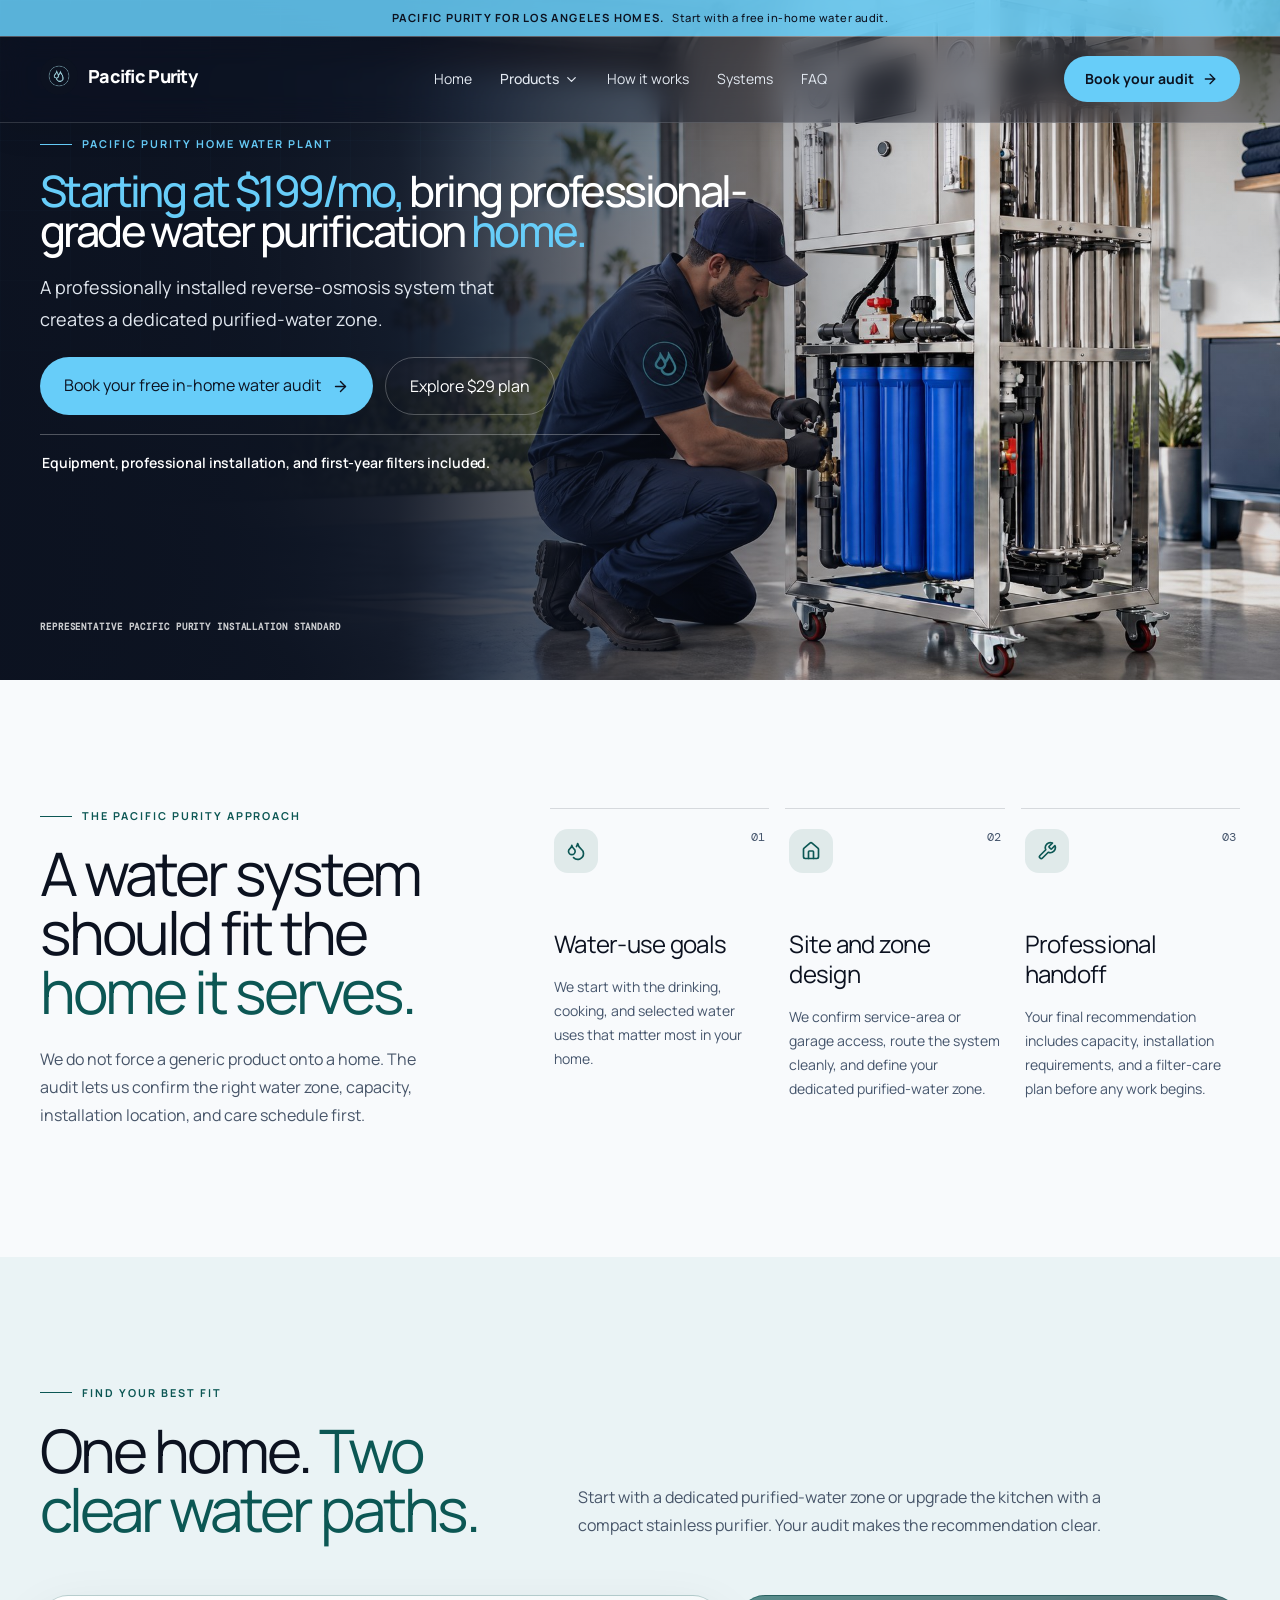
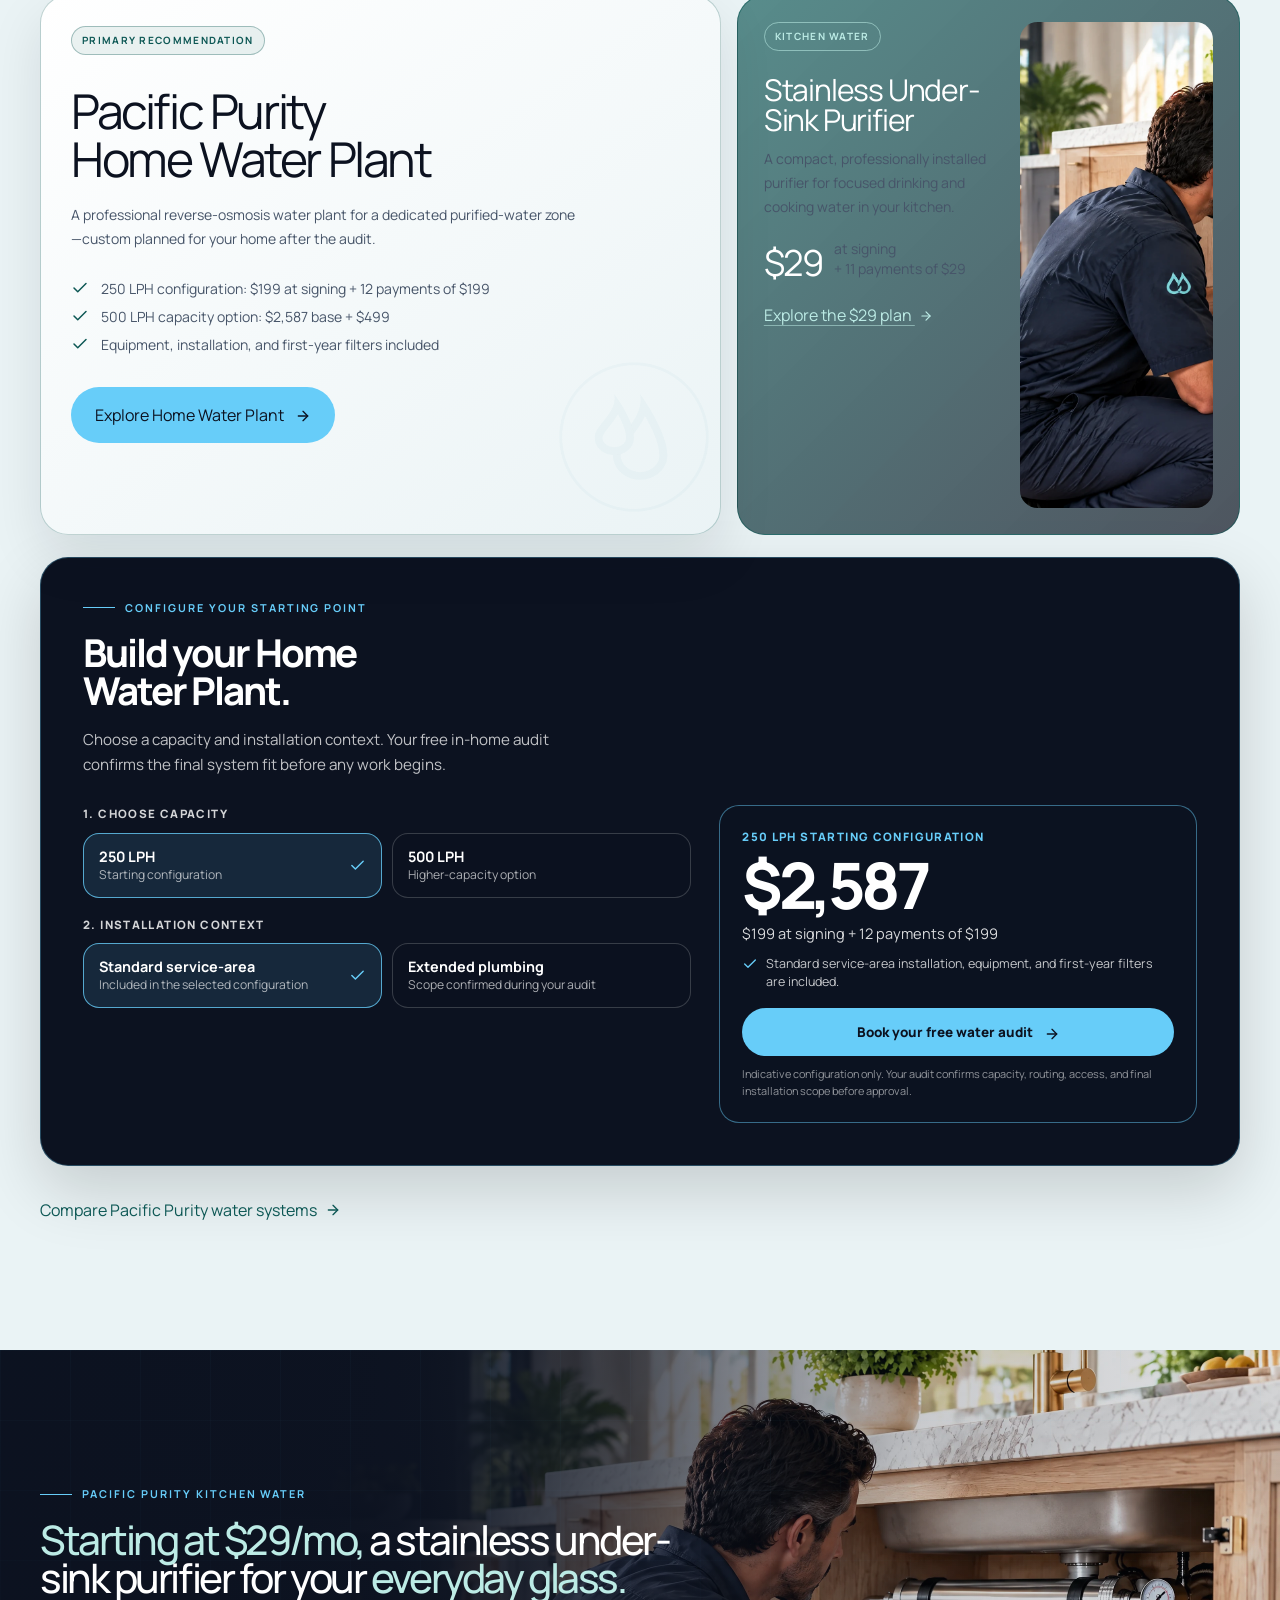
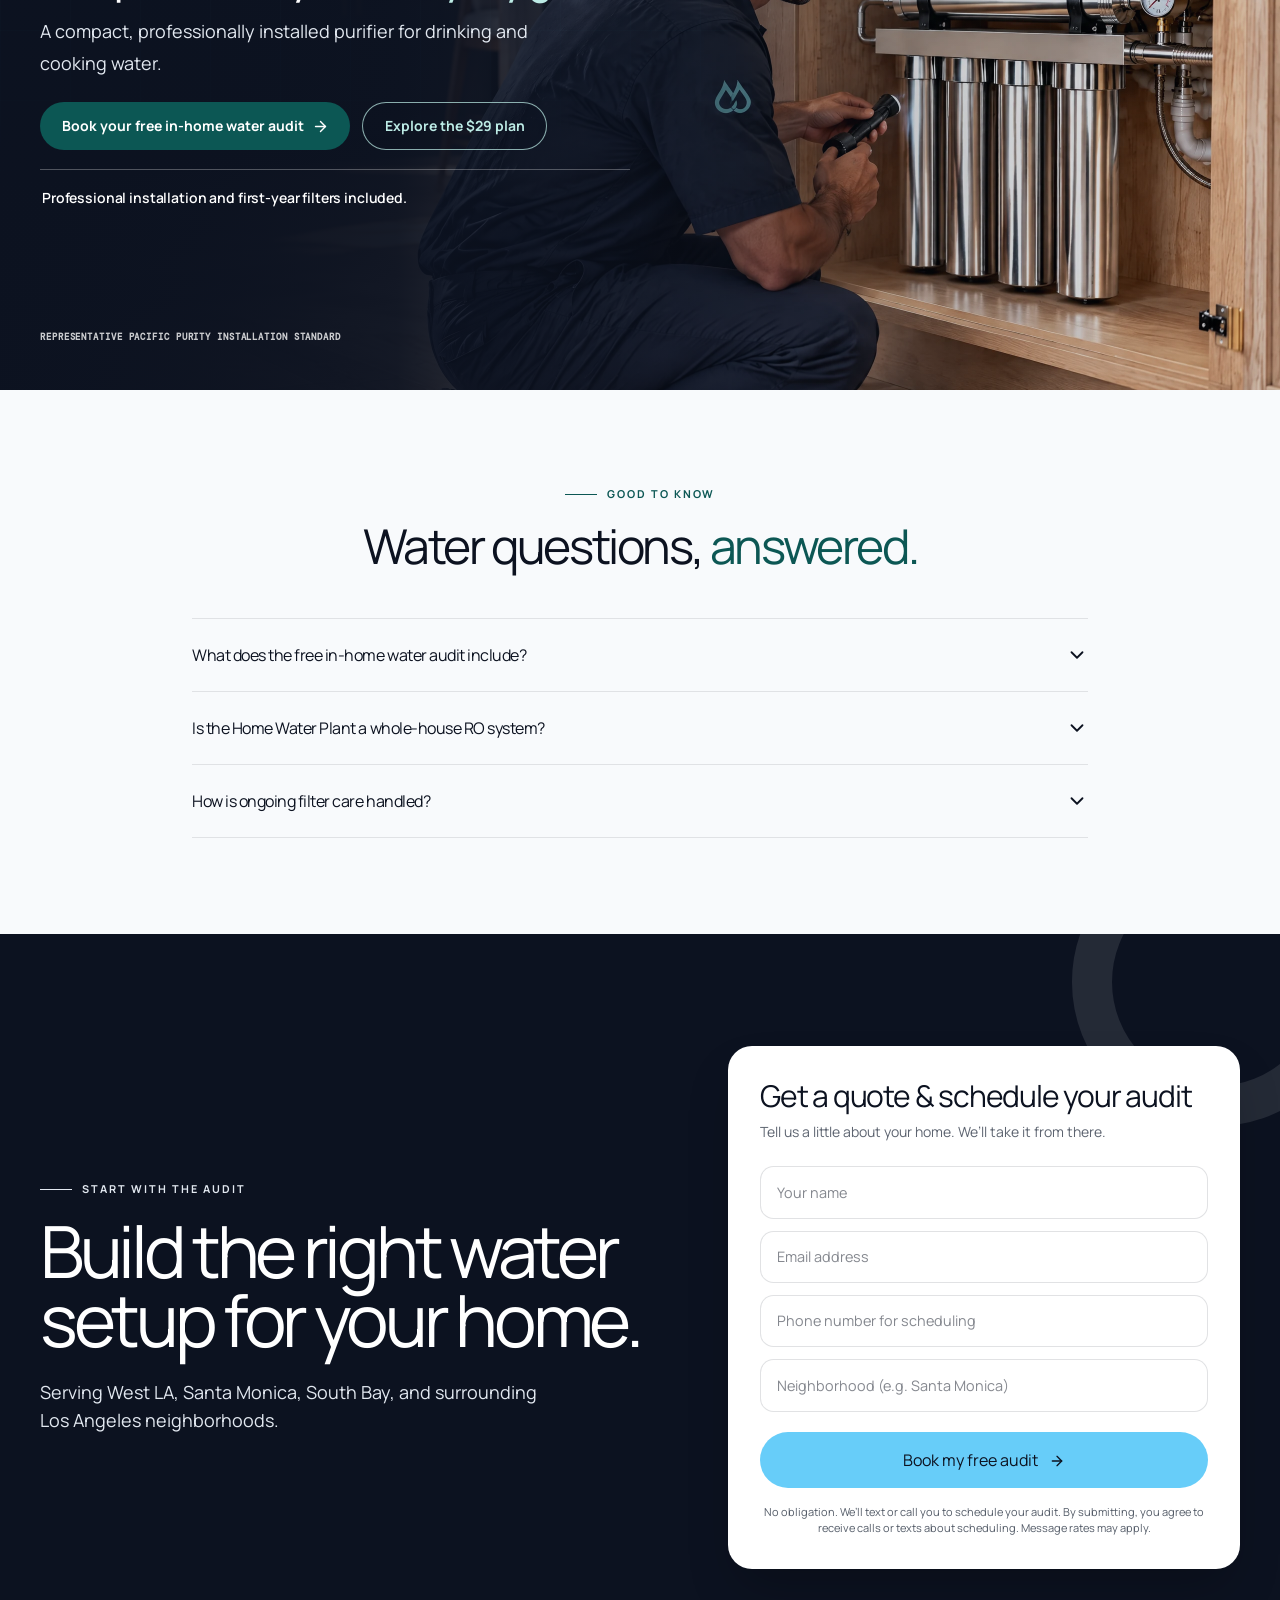
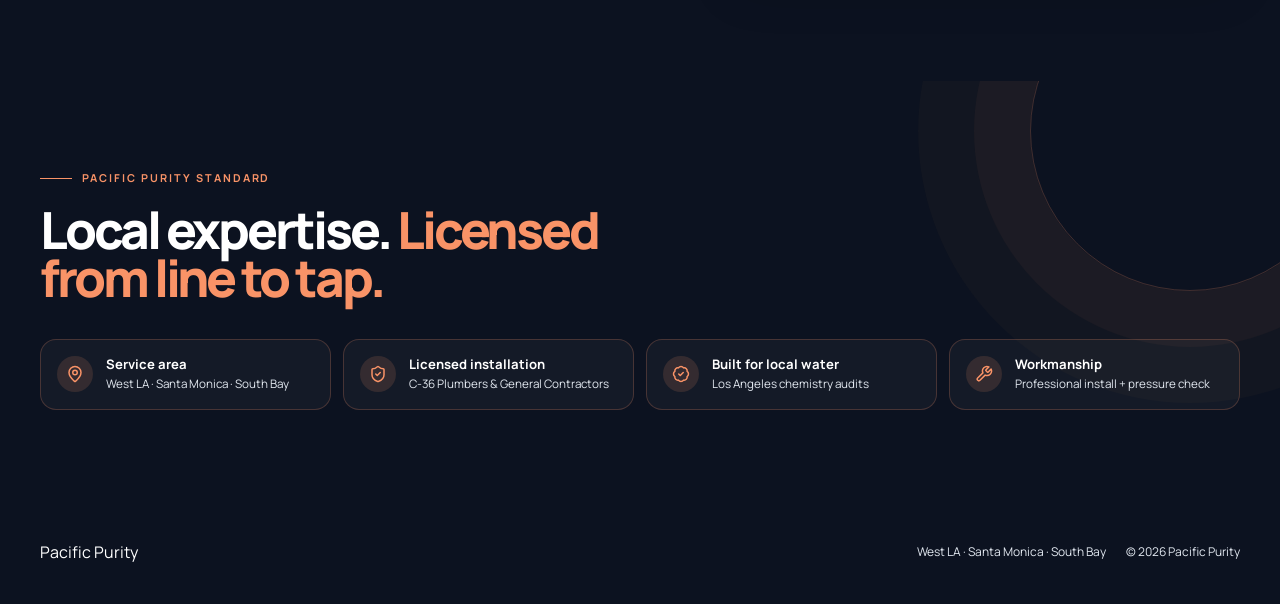
==== commit 930b08a4: "Refine transparent heroes and product CTA context" ====
--- a/index.html
+++ b/index.html
@@ -11,8 +11,8 @@
     
     
     <title>Pacific Purity | Home Water Plants for Los Angeles Homes</title>
-    <script type="module" crossorigin src="/assets/index-Cx40_wBQ.js"></script>
-    <link rel="stylesheet" crossorigin href="/assets/index-6YRJ5P8q.css">
+    <script type="module" crossorigin src="/assets/index-OcgZ00Ae.js"></script>
+    <link rel="stylesheet" crossorigin href="/assets/index-Di2AgM76.css">
   
     <link rel="canonical" href="https://pacificpurity.com/" />
     <link rel="preload" as="image" href="/manus-storage/pacific-purity-home-water-plant.jpg" fetchpriority="high" type="image/jpeg" />
--- a/assets/index-Di2AgM76.css
+++ b/assets/index-Di2AgM76.css
@@ -0,0 +1 @@
+@layer properties{@supports (((-webkit-hyphens:none)) and (not (margin-trim:inline))) or ((-moz-orient:inline) and (not (color:rgb(from red r g b)))){*,:before,:after,::backdrop{--tw-divide-y-reverse:0;--tw-border-style:solid;--tw-leading:initial;--tw-font-weight:initial;--tw-tracking:initial;--tw-shadow:0 0 #0000;--tw-shadow-color:initial;--tw-shadow-alpha:100%;--tw-inset-shadow:0 0 #0000;--tw-inset-shadow-color:initial;--tw-inset-shadow-alpha:100%;--tw-ring-color:initial;--tw-ring-shadow:0 0 #0000;--tw-inset-ring-color:initial;--tw-inset-ring-shadow:0 0 #0000;--tw-ring-inset:initial;--tw-ring-offset-width:0px;--tw-ring-offset-color:#fff;--tw-ring-offset-shadow:0 0 #0000;--tw-blur:initial;--tw-brightness:initial;--tw-contrast:initial;--tw-grayscale:initial;--tw-hue-rotate:initial;--tw-invert:initial;--tw-opacity:initial;--tw-saturate:initial;--tw-sepia:initial;--tw-drop-shadow:initial;--tw-drop-shadow-color:initial;--tw-drop-shadow-alpha:100%;--tw-drop-shadow-size:initial;--tw-backdrop-blur:initial;--tw-backdrop-brightness:initial;--tw-backdrop-contrast:initial;--tw-backdrop-grayscale:initial;--tw-backdrop-hue-rotate:initial;--tw-backdrop-invert:initial;--tw-backdrop-opacity:initial;--tw-backdrop-saturate:initial;--tw-backdrop-sepia:initial;--tw-translate-x:0;--tw-translate-y:0;--tw-translate-z:0;--tw-animation-delay:0s;--tw-animation-direction:normal;--tw-animation-duration:initial;--tw-animation-fill-mode:none;--tw-animation-iteration-count:1;--tw-enter-blur:0;--tw-enter-opacity:1;--tw-enter-rotate:0;--tw-enter-scale:1;--tw-enter-translate-x:0;--tw-enter-translate-y:0;--tw-exit-blur:0;--tw-exit-opacity:1;--tw-exit-rotate:0;--tw-exit-scale:1;--tw-exit-translate-x:0;--tw-exit-translate-y:0}}}@layer theme{:root,:host{--color-red-700:oklch(50.5% .213 27.518);--color-slate-600:oklch(44.6% .043 257.281);--color-white:#fff;--spacing:.25rem;--container-sm:24rem;--container-md:28rem;--container-lg:32rem;--container-xl:36rem;--container-2xl:42rem;--container-4xl:56rem;--container-5xl:64rem;--container-7xl:80rem;--text-xs:.75rem;--text-xs--line-height:calc(1 / .75);--text-sm:.875rem;--text-sm--line-height:calc(1.25 / .875);--text-base:1rem;--text-base--line-height: 1.5 ;--text-lg:1.125rem;--text-lg--line-height:calc(1.75 / 1.125);--text-xl:1.25rem;--text-xl--line-height:calc(1.75 / 1.25);--text-2xl:1.5rem;--text-2xl--line-height:calc(2 / 1.5);--text-3xl:1.875rem;--text-3xl--line-height: 1.2 ;--text-4xl:2.25rem;--text-4xl--line-height:calc(2.5 / 2.25);--text-5xl:3rem;--text-5xl--line-height:1;--text-6xl:3.75rem;--text-6xl--line-height:1;--text-7xl:4.5rem;--text-7xl--line-height:1;--text-8xl:6rem;--text-8xl--line-height:1;--font-weight-medium:500;--font-weight-semibold:600;--font-weight-bold:700;--leading-tight:1.25;--radius-2xl:1rem;--radius-3xl:1.5rem;--blur-md:12px;--blur-xl:24px;--default-transition-duration:.15s;--default-transition-timing-function:cubic-bezier(.4, 0, .2, 1);--default-font-family:"Manrope", sans-serif;--default-mono-font-family:"DM Mono", monospace}}@layer base{*,:after,:before,::backdrop{box-sizing:border-box;border:0 solid;margin:0;padding:0}::file-selector-button{box-sizing:border-box;border:0 solid;margin:0;padding:0}html,:host{-webkit-text-size-adjust:100%;tab-size:4;line-height:1.5;font-family:var(--default-font-family,-apple-system, BlinkMacSystemFont, "Segoe UI", Roboto, "Helvetica Neue", "Noto Sans", Arial, sans-serif, "Apple Color Emoji", "Segoe UI Emoji", "Segoe UI Symbol", "Noto Color Emoji");font-feature-settings:var(--default-font-feature-settings,normal);font-variation-settings:var(--default-font-variation-settings,normal);-webkit-tap-highlight-color:transparent}hr{height:0;color:inherit;border-top-width:1px}abbr:where([title]){-webkit-text-decoration:underline dotted;text-decoration:underline dotted}h1,h2,h3,h4,h5,h6{font-size:inherit;font-weight:inherit}a{color:inherit;-webkit-text-decoration:inherit;text-decoration:inherit}b,strong{font-weight:bolder}code,kbd,samp,pre{font-family:var(--default-mono-font-family,ui-monospace, SFMono-Regular, Menlo, Monaco, Consolas, "Liberation Mono", "Courier New", monospace);font-feature-settings:var(--default-mono-font-feature-settings,normal);font-variation-settings:var(--default-mono-font-variation-settings,normal);font-size:1em}small{font-size:80%}sub,sup{vertical-align:baseline;font-size:75%;line-height:0;position:relative}sub{bottom:-.25em}sup{top:-.5em}table{text-indent:0;border-color:inherit;border-collapse:collapse}:-moz-focusring:where(:not(iframe)){outline:auto}progress{vertical-align:baseline}summary{display:list-item}ol,ul,menu{list-style:none}img,svg,video,canvas,audio,iframe,embed,object{vertical-align:middle;display:block}img,video{max-width:100%;height:auto}button,input,select,optgroup,textarea{font:inherit;font-feature-settings:inherit;font-variation-settings:inherit;letter-spacing:inherit;color:inherit;opacity:1;background-color:#0000;border-radius:0}::file-selector-button{font:inherit;font-feature-settings:inherit;font-variation-settings:inherit;letter-spacing:inherit;color:inherit;opacity:1;background-color:#0000;border-radius:0}:where(select:is([multiple],[size])) optgroup{font-weight:bolder}:where(select:is([multiple],[size])) optgroup option{padding-inline-start:20px}::file-selector-button{margin-inline-end:4px}::placeholder{opacity:1}@supports (not ((-webkit-appearance:-apple-pay-button))) or (contain-intrinsic-size:1px){::placeholder{color:currentColor}@supports (color:color-mix(in lab,red,red)){::placeholder{color:color-mix(in oklab,currentcolor 50%,transparent)}}}textarea{resize:vertical}::-webkit-search-decoration{-webkit-appearance:none}::-webkit-date-and-time-value{min-height:1lh;text-align:inherit}::-webkit-datetime-edit{display:inline-flex}::-webkit-datetime-edit-fields-wrapper{padding:0}::-webkit-datetime-edit{padding-block:0}::-webkit-datetime-edit-year-field{padding-block:0}::-webkit-datetime-edit-month-field{padding-block:0}::-webkit-datetime-edit-day-field{padding-block:0}::-webkit-datetime-edit-hour-field{padding-block:0}::-webkit-datetime-edit-minute-field{padding-block:0}::-webkit-datetime-edit-second-field{padding-block:0}::-webkit-datetime-edit-millisecond-field{padding-block:0}::-webkit-datetime-edit-meridiem-field{padding-block:0}::-webkit-calendar-picker-indicator{line-height:1}:-moz-ui-invalid{box-shadow:none}button,input:where([type=button],[type=reset],[type=submit]){appearance:button}::file-selector-button{appearance:button}::-webkit-inner-spin-button{height:auto}::-webkit-outer-spin-button{height:auto}[hidden]:where(:not([hidden=until-found])){display:none!important}}@layer components;@layer utilities{.absolute{position:absolute}.relative{position:relative}.inset-0{inset:0}.-top-24{top:calc(var(--spacing) * -24)}.-right-20{right:calc(var(--spacing) * -20)}.bottom-6{bottom:calc(var(--spacing) * 6)}.left-4{left:calc(var(--spacing) * 4)}.isolate{isolation:isolate}.z-10{z-index:10}.mx-5{margin-inline:calc(var(--spacing) * 5)}.mx-auto{margin-inline:auto}.mt-2{margin-top:calc(var(--spacing) * 2)}.mt-3{margin-top:calc(var(--spacing) * 3)}.mt-4{margin-top:calc(var(--spacing) * 4)}.mt-5{margin-top:calc(var(--spacing) * 5)}.mt-6{margin-top:calc(var(--spacing) * 6)}.mt-7{margin-top:calc(var(--spacing) * 7)}.mt-8{margin-top:calc(var(--spacing) * 8)}.mt-9{margin-top:calc(var(--spacing) * 9)}.mt-10{margin-top:calc(var(--spacing) * 10)}.mt-12{margin-top:calc(var(--spacing) * 12)}.mt-14{margin-top:calc(var(--spacing) * 14)}.mb-1{margin-bottom:var(--spacing)}.mb-2{margin-bottom:calc(var(--spacing) * 2)}.mb-4{margin-bottom:calc(var(--spacing) * 4)}.mb-14{margin-bottom:calc(var(--spacing) * 14)}.ml-1{margin-left:var(--spacing)}.ml-2{margin-left:calc(var(--spacing) * 2)}.block{display:block}.flex{display:flex}.grid{display:grid}.hidden{display:none}.inline{display:inline}.inline-block{display:inline-block}.inline-flex{display:inline-flex}.aspect-\[4\/3\]{aspect-ratio:4/3}.h-14{height:calc(var(--spacing) * 14)}.h-72{height:calc(var(--spacing) * 72)}.h-px{height:1px}.min-h-screen{min-height:100vh}.w-12{width:calc(var(--spacing) * 12)}.w-14{width:calc(var(--spacing) * 14)}.w-72{width:calc(var(--spacing) * 72)}.w-full{width:100%}.max-w-2xl{max-width:var(--container-2xl)}.max-w-4xl{max-width:var(--container-4xl)}.max-w-5xl{max-width:var(--container-5xl)}.max-w-7xl{max-width:var(--container-7xl)}.max-w-\[640px\]{max-width:640px}.max-w-lg{max-width:var(--container-lg)}.max-w-md{max-width:var(--container-md)}.max-w-sm{max-width:var(--container-sm)}.max-w-xl{max-width:var(--container-xl)}.shrink-0{flex-shrink:0}.rotate-180{rotate:180deg}.flex-col{flex-direction:column}.flex-wrap{flex-wrap:wrap}.place-items-center{place-items:center}.items-center{align-items:center}.items-end{align-items:flex-end}.items-start{align-items:flex-start}.justify-between{justify-content:space-between}.justify-center{justify-content:center}.gap-2{gap:calc(var(--spacing) * 2)}.gap-3{gap:calc(var(--spacing) * 3)}.gap-4{gap:calc(var(--spacing) * 4)}.gap-5{gap:calc(var(--spacing) * 5)}.gap-6{gap:calc(var(--spacing) * 6)}.gap-7{gap:calc(var(--spacing) * 7)}.gap-8{gap:calc(var(--spacing) * 8)}.gap-10{gap:calc(var(--spacing) * 10)}.gap-12{gap:calc(var(--spacing) * 12)}.gap-x-6{column-gap:calc(var(--spacing) * 6)}.gap-y-3{row-gap:calc(var(--spacing) * 3)}:where(.divide-y>:not(:last-child)){--tw-divide-y-reverse:0;border-bottom-style:var(--tw-border-style);border-top-style:var(--tw-border-style);border-top-width:calc(1px * var(--tw-divide-y-reverse));border-bottom-width:calc(1px * calc(1 - var(--tw-divide-y-reverse)))}:where(.divide-ink\/10>:not(:last-child)){border-color:#0c12201a}.overflow-hidden{overflow:hidden}.overflow-x-hidden{overflow-x:hidden}.rounded-2xl{border-radius:var(--radius-2xl)}.rounded-3xl{border-radius:var(--radius-3xl)}.rounded-\[2rem\]{border-radius:2rem}.rounded-full{border-radius:3.40282e38px}.border{border-style:var(--tw-border-style);border-width:1px}.border-\[40px\]{border-style:var(--tw-border-style);border-width:40px}.border-y{border-block-style:var(--tw-border-style);border-block-width:1px}.border-ink\/10{border-color:#0c12201a}.border-white\/10{border-color:#ffffff1a}@supports (color:color-mix(in lab,red,red)){.border-white\/10{border-color:color-mix(in oklab,var(--color-white) 10%,transparent)}}.border-white\/15{border-color:#ffffff26}@supports (color:color-mix(in lab,red,red)){.border-white\/15{border-color:color-mix(in oklab,var(--color-white) 15%,transparent)}}.border-white\/20{border-color:#fff3}@supports (color:color-mix(in lab,red,red)){.border-white\/20{border-color:color-mix(in oklab,var(--color-white) 20%,transparent)}}.border-white\/25{border-color:#ffffff40}@supports (color:color-mix(in lab,red,red)){.border-white\/25{border-color:color-mix(in oklab,var(--color-white) 25%,transparent)}}.border-white\/30{border-color:#ffffff4d}@supports (color:color-mix(in lab,red,red)){.border-white\/30{border-color:color-mix(in oklab,var(--color-white) 30%,transparent)}}.bg-blue{background-color:#0c5754}.bg-blue\/40{background-color:#0c575466}.bg-cream{background-color:#f8fafc}.bg-cyan{background-color:#67cdf9}.bg-ink{background-color:#0c1220}.bg-ink\/75{background-color:#0c1220bf}.bg-ink\/95{background-color:#0c1220f2}.bg-lime{background-color:#67cdf9}.bg-white{background-color:var(--color-white)}.bg-white\/70{background-color:#ffffffb3}@supports (color:color-mix(in lab,red,red)){.bg-white\/70{background-color:color-mix(in oklab,var(--color-white) 70%,transparent)}}.object-cover{object-fit:cover}.p-3{padding:calc(var(--spacing) * 3)}.p-4{padding:calc(var(--spacing) * 4)}.p-5{padding:calc(var(--spacing) * 5)}.p-6{padding:calc(var(--spacing) * 6)}.px-5{padding-inline:calc(var(--spacing) * 5)}.px-6{padding-inline:calc(var(--spacing) * 6)}.py-3{padding-block:calc(var(--spacing) * 3)}.py-4{padding-block:calc(var(--spacing) * 4)}.py-5{padding-block:calc(var(--spacing) * 5)}.py-6{padding-block:calc(var(--spacing) * 6)}.py-8{padding-block:calc(var(--spacing) * 8)}.py-10{padding-block:calc(var(--spacing) * 10)}.py-16{padding-block:calc(var(--spacing) * 16)}.py-20{padding-block:calc(var(--spacing) * 20)}.py-24{padding-block:calc(var(--spacing) * 24)}.pt-0{padding-top:0}.pt-20{padding-top:calc(var(--spacing) * 20)}.pb-6{padding-bottom:calc(var(--spacing) * 6)}.pb-20{padding-bottom:calc(var(--spacing) * 20)}.pb-24{padding-bottom:calc(var(--spacing) * 24)}.text-center{text-align:center}.text-left{text-align:left}.font-display{font-family:Manrope,sans-serif}.font-mono{font-family:DM Mono,monospace}.text-2xl{font-size:var(--text-2xl);line-height:var(--tw-leading,var(--text-2xl--line-height))}.text-3xl{font-size:var(--text-3xl);line-height:var(--tw-leading,var(--text-3xl--line-height))}.text-4xl{font-size:var(--text-4xl);line-height:var(--tw-leading,var(--text-4xl--line-height))}.text-5xl{font-size:var(--text-5xl);line-height:var(--tw-leading,var(--text-5xl--line-height))}.text-6xl{font-size:var(--text-6xl);line-height:var(--tw-leading,var(--text-6xl--line-height))}.text-base{font-size:var(--text-base);line-height:var(--tw-leading,var(--text-base--line-height))}.text-lg{font-size:var(--text-lg);line-height:var(--tw-leading,var(--text-lg--line-height))}.text-sm{font-size:var(--text-sm);line-height:var(--tw-leading,var(--text-sm--line-height))}.text-xl{font-size:var(--text-xl);line-height:var(--tw-leading,var(--text-xl--line-height))}.text-xs{font-size:var(--text-xs);line-height:var(--tw-leading,var(--text-xs--line-height))}.text-\[11px\]{font-size:11px}.leading-5{--tw-leading:calc(var(--spacing) * 5);line-height:calc(var(--spacing) * 5)}.leading-6{--tw-leading:calc(var(--spacing) * 6);line-height:calc(var(--spacing) * 6)}.leading-7{--tw-leading:calc(var(--spacing) * 7);line-height:calc(var(--spacing) * 7)}.leading-8{--tw-leading:calc(var(--spacing) * 8);line-height:calc(var(--spacing) * 8)}.leading-\[\.92\]{--tw-leading:.92;line-height:.92}.leading-\[\.93\]{--tw-leading:.93;line-height:.93}.leading-\[\.95\]{--tw-leading:.95;line-height:.95}.leading-\[\.98\]{--tw-leading:.98;line-height:.98}.leading-\[0\.94\]{--tw-leading:.94;line-height:.94}.leading-\[0\.98\]{--tw-leading:.98;line-height:.98}.leading-none{--tw-leading:1;line-height:1}.leading-tight{--tw-leading:var(--leading-tight);line-height:var(--leading-tight)}.font-bold{--tw-font-weight:var(--font-weight-bold);font-weight:var(--font-weight-bold)}.font-medium{--tw-font-weight:var(--font-weight-medium);font-weight:var(--font-weight-medium)}.font-semibold{--tw-font-weight:var(--font-weight-semibold);font-weight:var(--font-weight-semibold)}.tracking-\[-\.03em\]{--tw-tracking:-.03em;letter-spacing:-.03em}.tracking-\[-\.04em\]{--tw-tracking:-.04em;letter-spacing:-.04em}.tracking-\[-\.05em\]{--tw-tracking:-.05em;letter-spacing:-.05em}.tracking-\[-\.06em\]{--tw-tracking:-.06em;letter-spacing:-.06em}.tracking-\[-0\.03em\]{--tw-tracking:-.03em;letter-spacing:-.03em}.tracking-\[-0\.04em\]{--tw-tracking:-.04em;letter-spacing:-.04em}.tracking-\[-0\.05em\]{--tw-tracking:-.05em;letter-spacing:-.05em}.tracking-\[-0\.06em\]{--tw-tracking:-.06em;letter-spacing:-.06em}.tracking-\[\.16em\]{--tw-tracking:.16em;letter-spacing:.16em}.text-blue{color:#0c5754}.text-cyan{color:#67cdf9}.text-ink{color:#0c1220}.text-ink\/40{color:#0c122066}.text-ink\/55{color:#0c12208c}.text-ink\/60{color:#0c122099}.text-ink\/65{color:#0c1220a6}.text-lime{color:#67cdf9}.text-red-700{color:var(--color-red-700)}.text-slate-600{color:var(--color-slate-600)}.text-white{color:var(--color-white)}.text-white\/25{color:#ffffff40}@supports (color:color-mix(in lab,red,red)){.text-white\/25{color:color-mix(in oklab,var(--color-white) 25%,transparent)}}.text-white\/45{color:#ffffff73}@supports (color:color-mix(in lab,red,red)){.text-white\/45{color:color-mix(in oklab,var(--color-white) 45%,transparent)}}.text-white\/50{color:#ffffff80}@supports (color:color-mix(in lab,red,red)){.text-white\/50{color:color-mix(in oklab,var(--color-white) 50%,transparent)}}.text-white\/55{color:#ffffff8c}@supports (color:color-mix(in lab,red,red)){.text-white\/55{color:color-mix(in oklab,var(--color-white) 55%,transparent)}}.text-white\/60{color:#fff9}@supports (color:color-mix(in lab,red,red)){.text-white\/60{color:color-mix(in oklab,var(--color-white) 60%,transparent)}}.text-white\/65{color:#ffffffa6}@supports (color:color-mix(in lab,red,red)){.text-white\/65{color:color-mix(in oklab,var(--color-white) 65%,transparent)}}.text-white\/70{color:#ffffffb3}@supports (color:color-mix(in lab,red,red)){.text-white\/70{color:color-mix(in oklab,var(--color-white) 70%,transparent)}}.text-white\/75{color:#ffffffbf}@supports (color:color-mix(in lab,red,red)){.text-white\/75{color:color-mix(in oklab,var(--color-white) 75%,transparent)}}.text-white\/80{color:#fffc}@supports (color:color-mix(in lab,red,red)){.text-white\/80{color:color-mix(in oklab,var(--color-white) 80%,transparent)}}.uppercase{text-transform:uppercase}.opacity-35{opacity:.35}.opacity-50{opacity:.5}.opacity-60{opacity:.6}.shadow-2xl{--tw-shadow:0 25px 50px -12px var(--tw-shadow-color,#00000040);box-shadow:var(--tw-inset-shadow),var(--tw-inset-ring-shadow),var(--tw-ring-offset-shadow),var(--tw-ring-shadow),var(--tw-shadow)}.filter{filter:var(--tw-blur,) var(--tw-brightness,) var(--tw-contrast,) var(--tw-grayscale,) var(--tw-hue-rotate,) var(--tw-invert,) var(--tw-saturate,) var(--tw-sepia,) var(--tw-drop-shadow,)}.backdrop-blur-md{--tw-backdrop-blur:blur(var(--blur-md));-webkit-backdrop-filter:var(--tw-backdrop-blur,) var(--tw-backdrop-brightness,) var(--tw-backdrop-contrast,) var(--tw-backdrop-grayscale,) var(--tw-backdrop-hue-rotate,) var(--tw-backdrop-invert,) var(--tw-backdrop-opacity,) var(--tw-backdrop-saturate,) var(--tw-backdrop-sepia,);backdrop-filter:var(--tw-backdrop-blur,) var(--tw-backdrop-brightness,) var(--tw-backdrop-contrast,) var(--tw-backdrop-grayscale,) var(--tw-backdrop-hue-rotate,) var(--tw-backdrop-invert,) var(--tw-backdrop-opacity,) var(--tw-backdrop-saturate,) var(--tw-backdrop-sepia,)}.backdrop-blur-xl{--tw-backdrop-blur:blur(var(--blur-xl));-webkit-backdrop-filter:var(--tw-backdrop-blur,) var(--tw-backdrop-brightness,) var(--tw-backdrop-contrast,) var(--tw-backdrop-grayscale,) var(--tw-backdrop-hue-rotate,) var(--tw-backdrop-invert,) var(--tw-backdrop-opacity,) var(--tw-backdrop-saturate,) var(--tw-backdrop-sepia,);backdrop-filter:var(--tw-backdrop-blur,) var(--tw-backdrop-brightness,) var(--tw-backdrop-contrast,) var(--tw-backdrop-grayscale,) var(--tw-backdrop-hue-rotate,) var(--tw-backdrop-invert,) var(--tw-backdrop-opacity,) var(--tw-backdrop-saturate,) var(--tw-backdrop-sepia,)}.transition{transition-property:color,background-color,border-color,outline-color,text-decoration-color,fill,stroke,--tw-gradient-from,--tw-gradient-via,--tw-gradient-to,opacity,box-shadow,transform,translate,scale,rotate,filter,-webkit-backdrop-filter,backdrop-filter,display,content-visibility,overlay,pointer-events;transition-timing-function:var(--tw-ease,var(--default-transition-timing-function));transition-duration:var(--tw-duration,var(--default-transition-duration))}.transition-transform{transition-property:transform,translate,scale,rotate;transition-timing-function:var(--tw-ease,var(--default-transition-timing-function));transition-duration:var(--tw-duration,var(--default-transition-duration))}@media(hover:hover){.hover\:-translate-y-0\.5:hover{--tw-translate-y:calc(var(--spacing) * -.5);translate:var(--tw-translate-x) var(--tw-translate-y)}.hover\:-translate-y-1:hover{--tw-translate-y:calc(var(--spacing) * -1);translate:var(--tw-translate-x) var(--tw-translate-y)}.hover\:border-cyan:hover{border-color:#67cdf9}.hover\:bg-white:hover{background-color:var(--color-white)}.hover\:text-cyan:hover,.hover\:text-lime:hover{color:#67cdf9}}.disabled\:cursor-not-allowed:disabled{cursor:not-allowed}.disabled\:opacity-60:disabled{opacity:.6}@media(min-width:40rem){.sm\:left-10{left:calc(var(--spacing) * 10)}.sm\:block{display:block}.sm\:flex{display:flex}.sm\:grid-cols-2{grid-template-columns:repeat(2,minmax(0,1fr))}.sm\:grid-cols-3{grid-template-columns:repeat(3,minmax(0,1fr))}.sm\:flex-row{flex-direction:row}.sm\:items-center{align-items:center}.sm\:p-8{padding:calc(var(--spacing) * 8)}.sm\:text-5xl{font-size:var(--text-5xl);line-height:var(--tw-leading,var(--text-5xl--line-height))}.sm\:text-6xl{font-size:var(--text-6xl);line-height:var(--tw-leading,var(--text-6xl--line-height))}.sm\:text-7xl{font-size:var(--text-7xl);line-height:var(--tw-leading,var(--text-7xl--line-height))}.sm\:text-8xl{font-size:var(--text-8xl);line-height:var(--tw-leading,var(--text-8xl--line-height))}}@media(min-width:64rem){.lg\:grid-cols-1{grid-template-columns:repeat(1,minmax(0,1fr))}.lg\:grid-cols-2{grid-template-columns:repeat(2,minmax(0,1fr))}.lg\:grid-cols-4{grid-template-columns:repeat(4,minmax(0,1fr))}.lg\:grid-cols-\[\.8fr_1\.2fr\]{grid-template-columns:.8fr 1.2fr}.lg\:grid-cols-\[\.9fr_1\.1fr\]{grid-template-columns:.9fr 1.1fr}.lg\:grid-cols-\[\.72fr_1\.28fr\]{grid-template-columns:.72fr 1.28fr}.lg\:grid-cols-\[\.75fr_1\.25fr\]{grid-template-columns:.75fr 1.25fr}.lg\:grid-cols-\[0\.74fr_1\.26fr\]{grid-template-columns:.74fr 1.26fr}.lg\:grid-cols-\[0\.75fr_1\.25fr\]{grid-template-columns:.75fr 1.25fr}.lg\:grid-cols-\[0\.78fr_1\.22fr\]{grid-template-columns:.78fr 1.22fr}.lg\:grid-cols-\[1\.1fr_\.9fr\]{grid-template-columns:1.1fr .9fr}.lg\:grid-cols-\[1\.02fr_\.98fr\]{grid-template-columns:1.02fr .98fr}.lg\:grid-cols-\[1\.15fr_\.85fr\]{grid-template-columns:1.15fr .85fr}.lg\:grid-cols-\[1fr_\.8fr\]{grid-template-columns:1fr .8fr}.lg\:grid-cols-\[1fr_\.75fr\]{grid-template-columns:1fr .75fr}.lg\:items-center{align-items:center}.lg\:items-end{align-items:flex-end}.lg\:gap-24{gap:calc(var(--spacing) * 24)}.lg\:px-10{padding-inline:calc(var(--spacing) * 10)}.lg\:py-20{padding-block:calc(var(--spacing) * 20)}.lg\:py-28{padding-block:calc(var(--spacing) * 28)}.lg\:py-32{padding-block:calc(var(--spacing) * 32)}.lg\:pt-24{padding-top:calc(var(--spacing) * 24)}.lg\:pb-28{padding-bottom:calc(var(--spacing) * 28)}}}@property --tw-animation-delay{syntax:"*";inherits:false;initial-value:0s}@property --tw-animation-direction{syntax:"*";inherits:false;initial-value:normal}@property --tw-animation-duration{syntax:"*";inherits:false}@property --tw-animation-fill-mode{syntax:"*";inherits:false;initial-value:none}@property --tw-animation-iteration-count{syntax:"*";inherits:false;initial-value:1}@property --tw-enter-blur{syntax:"*";inherits:false;initial-value:0}@property --tw-enter-opacity{syntax:"*";inherits:false;initial-value:1}@property --tw-enter-rotate{syntax:"*";inherits:false;initial-value:0}@property --tw-enter-scale{syntax:"*";inherits:false;initial-value:1}@property --tw-enter-translate-x{syntax:"*";inherits:false;initial-value:0}@property --tw-enter-translate-y{syntax:"*";inherits:false;initial-value:0}@property --tw-exit-blur{syntax:"*";inherits:false;initial-value:0}@property --tw-exit-opacity{syntax:"*";inherits:false;initial-value:1}@property --tw-exit-rotate{syntax:"*";inherits:false;initial-value:0}@property --tw-exit-scale{syntax:"*";inherits:false;initial-value:1}@property --tw-exit-translate-x{syntax:"*";inherits:false;initial-value:0}@property --tw-exit-translate-y{syntax:"*";inherits:false;initial-value:0}:root{--background:#f8fafc;--foreground:#0c1220;--radius:1rem}*{box-sizing:border-box}html{scroll-behavior:smooth}body{color:#0c1220;-webkit-font-smoothing:antialiased;background:#f8fafc;margin:0;font-family:Manrope,sans-serif}button,a,input{font:inherit}button{cursor:pointer}a{color:inherit;text-decoration:none}.font-display{font-family:Manrope,sans-serif}.font-mono{font-family:DM Mono,monospace}.announcement{z-index:30;color:#0c1220;letter-spacing:.11em;text-transform:uppercase;background:#67cdf9;justify-content:center;align-items:center;gap:.5rem;min-height:36px;padding:.55rem 1rem;font-size:.7rem;font-weight:700;display:flex;position:relative}.announcement span{opacity:.6;letter-spacing:.04em;text-transform:none;font-weight:500;display:none}@media(min-width:640px){.announcement span{display:inline}}.nav-link{transition:color .2s;position:relative}.nav-link:hover{color:#67cdf9}.menu-group-label{color:#ffffff59;letter-spacing:.16em;text-transform:uppercase;font-size:10px;font-weight:700}.products-menu{position:relative}.products-menu-trigger{color:#ffffffbf;align-items:center;gap:5px;font-size:14px;font-weight:500;transition:color .2s;display:inline-flex}.products-menu-trigger:hover{color:#67cdf9}.products-menu-chevron{transition:transform .2s}.products-menu-panel{background:#0c1220fa;border:1px solid #ffffff1f;border-radius:1rem;width:255px;padding:8px;position:absolute;top:calc(100% + 14px);left:-18px;box-shadow:0 18px 45px #00000038}.products-menu-panel:before{content:"";background:#0c1220;width:9px;height:9px;position:absolute;top:-5px;left:25px;transform:rotate(45deg)}.products-menu-panel a{z-index:1;color:#fff;border-radius:.75rem;align-items:center;gap:10px;padding:10px;transition:background .2s;display:flex;position:relative}.products-menu-panel a:hover{background:#ffffff14}.products-menu-panel a>span:last-child{flex-direction:column;gap:3px;display:flex}.products-menu-panel strong{font-size:12px}.products-menu-panel small{color:#ffffff73;font-size:10px}.products-menu-icon{border-radius:9px;flex:none;place-items:center;width:30px;height:30px;display:grid}.products-menu-icon-cyan{color:#67cdf9;background:#67cdf926}.products-menu-icon-blue{color:#67cdf9;background:#0c575440}.mobile-audit-bar{display:none}.mobile-audit-link{color:#0c1220;background:#67cdf9;border-radius:1rem;align-items:center;gap:11px;width:100%;padding:11px 14px;display:flex;box-shadow:0 8px 30px #0003}.mobile-audit-icon{background:#0c12201f;border-radius:999px;flex:none;place-items:center;width:32px;height:32px;display:grid}.mobile-audit-link span:nth-child(2){flex-direction:column;flex:1;min-width:0;line-height:1.2;display:flex}.mobile-audit-link strong{font-size:12px}.mobile-audit-link small{color:#0c12208c;margin-top:3px;font-size:10px}.audit-modal-backdrop{z-index:80;-webkit-backdrop-filter:blur(7px);backdrop-filter:blur(7px);background:#0c12208c;place-items:end center;padding:16px;display:grid;position:fixed;inset:0}.audit-modal{color:#0c1220;background:#f4f7fa;border-radius:1.5rem;width:min(100%,430px);padding:26px;animation:.22s cubic-bezier(.23,1,.32,1) both modal-in;position:relative;box-shadow:0 24px 80px #00000047}.audit-modal-close{color:#0c12208c;border-radius:999px;place-items:center;width:34px;height:34px;transition:background .2s,color .2s;display:grid;position:absolute;top:16px;right:16px}.audit-modal-close:hover{color:#0c1220;background:#0c122014}.audit-modal h2{letter-spacing:-.05em;max-width:320px;margin-top:16px;font:38px/.96 Manrope,sans-serif}.audit-modal-copy{color:#0c122099;max-width:350px;margin-top:12px;font-size:13px;line-height:1.55}.audit-modal-form{gap:9px;margin-top:20px;display:grid}.audit-modal-form input{color:#0c1220;background:#fff;border:1px solid #0c12201f;border-radius:.8rem;outline:none;width:100%;padding:12px 13px;font-size:13px}.audit-modal-form input:focus{border-color:#0c5754;box-shadow:0 0 0 3px #0c57541f}.audit-modal-form button{color:#fff;background:#0c1220;border-radius:999px;padding:13px 16px;font-size:13px;font-weight:700;transition:transform .2s,background .2s}.audit-modal-form button:hover{background:#0c5754;transform:translateY(-1px)}.audit-consent{color:#0c122073;margin:2px 4px 0;font-size:10px;line-height:1.4}.audit-modal-full-link{color:#0c122073;text-align:center;text-underline-offset:3px;margin-top:14px;font-size:11px;text-decoration:underline;display:block}.audit-modal-secondary{color:#fff;background:#0c1220;border-radius:999px;margin-top:20px;padding:12px 22px;font-size:13px;font-weight:700}.audit-success{text-align:center;padding:22px 6px 8px}.audit-success-icon{background:#67cdf9;border-radius:999px;place-items:center;width:54px;height:54px;margin:0 auto;display:grid}.audit-success h2{margin:18px auto 0}.audit-success p{color:#0c122099;max-width:280px;margin:12px auto 0;font-size:13px;line-height:1.55}.product-header{z-index:20;background:#0c1220;position:relative}.product-nav-link{transition:color .2s}.product-nav-link:hover{color:#67cdf9}.product-hero{min-height:720px}.product-hero-glow{filter:blur(22px);background:radial-gradient(circle,#67cdf933,#0000 65%);border-radius:50%;position:absolute;inset:16% 10% 8%}.ro-benefit{border-top:1px solid #0c122024;min-height:230px;padding:20px 4px 0;transition:transform .24s,border-color .24s}.ro-benefit:hover{border-color:#0c5754;transform:translateY(-5px)}.ro-step{background:#ffffff6b;border:1px solid #0c12201f;min-height:255px;padding:22px;transition:transform .24s,box-shadow .24s}.ro-step:hover{transform:translateY(-5px);box-shadow:0 20px 50px #0c57541f}.ro-check{color:#ffffffb3;align-items:center;gap:10px;font-size:14px;display:flex}.ro-price-card{background:linear-gradient(140deg,#ffffff1a,#67cdf90d);border:1px solid #67cdf98c;border-radius:1.75rem;padding:30px;box-shadow:0 20px 80px #00000026}.product-page .eyebrow{line-height:1.2}.wholehouse-hero{min-height:700px}.wholehouse-diagram{background:#ffffff80;border:1px solid #0c12201f;border-radius:1.75rem;grid-template-columns:1fr auto 1fr auto 1fr;align-items:center;gap:12px;padding:38px 26px;display:grid;position:relative}.diagram-node{background:#ffffffb3;border:1px solid #0c575433;border-radius:1rem;flex-direction:column;justify-content:center;min-height:145px;padding:18px;display:flex}.diagram-node span{color:#0c5754a6;font:11px DM Mono,monospace}.diagram-node strong{margin-top:26px;font:21px Manrope,sans-serif}.diagram-node small{color:#0c12208c;margin-top:8px;font-size:11px;line-height:1.45}.diagram-connector{background:#0c5754;width:28px;height:2px}.diagram-pipe{background:#0c575440;height:2px;position:absolute;left:26px;right:26px}.diagram-pipe-in{top:25px}.diagram-pipe-out{bottom:25px}.diagram-label{color:#0c5754;text-transform:uppercase;letter-spacing:.1em;font:10px DM Mono,monospace;position:absolute;top:11px;left:26px}.diagram-label-out{inset:auto 26px 11px auto}.bundle-hero{min-height:690px}.makeover-diagram{background:#ffffff0f;border:1px solid #ffffff24;border-radius:2rem;justify-content:center;align-items:center;gap:18px;min-height:230px;padding:36px;display:flex;position:relative}.makeover-home,.makeover-kitchen{color:#67cdf9;background:#ffffff14;border-radius:1.5rem;flex-direction:column;justify-content:center;align-items:center;gap:8px;min-width:210px;min-height:130px;padding:22px;display:flex}.makeover-home span,.makeover-kitchen span{color:#fff;text-align:center;font:21px/1.05 Manrope,sans-serif}.makeover-home small,.makeover-kitchen small{color:#ffffff73;font-size:11px}.makeover-line{background:linear-gradient(90deg,#67cdf9,#67cdf9);width:80px;height:2px}.makeover-result{color:#ffffff80;white-space:nowrap;font-size:11px;position:absolute;bottom:14px;left:50%;transform:translate(-50%)}.comparison-table{background:#ffffff7a;border:1px solid #0c12201f;border-radius:1.5rem;overflow:hidden}.comparison-row{border-bottom:1px solid #0c12201a;grid-template-columns:1.05fr 1fr 1fr 1fr;display:grid}.comparison-row:last-child{border-bottom:0}.comparison-row>div{padding:18px;font-size:13px;line-height:1.5}.comparison-row>div:not(:last-child){border-right:1px solid #0c12201a}.comparison-label{color:#0c122080;letter-spacing:.12em;text-transform:uppercase;font-weight:700;font-size:11px!important}.comparison-recommended{background:#0c57541a;font-weight:700}.comparison-row-price>div{font-weight:700}.comparison-mobile{display:none}.comparison-toggle{background:#0c122017;border-radius:999px;grid-template-columns:repeat(3,1fr);gap:5px;padding:5px;display:grid}.comparison-toggle-button{color:#0c12208c;border-radius:999px;padding:11px 8px;font-size:11px;font-weight:700;transition:background .2s,color .2s,transform .2s}.comparison-toggle-button:hover{color:#0c1220;transform:translateY(-1px)}.comparison-toggle-active{color:#fff;background:#0c1220;box-shadow:0 5px 15px #0c122026}.comparison-toggle-active.comparison-toggle-coral{color:#0c1220;background:#0c5754}.comparison-mobile-card{background:#ffffff9e;border:1px solid #0c12201f;border-radius:1.5rem;margin-top:12px;padding:22px;animation:.24s cubic-bezier(.23,1,.32,1) both comparison-in}.comparison-mobile-kicker{color:#0c5754;letter-spacing:.14em;text-transform:uppercase;font-size:10px;font-weight:700}.comparison-mobile-card h3{letter-spacing:-.04em;margin-top:8px;font:31px/1 Manrope,sans-serif}.comparison-mobile-row{border-top:1px solid #0c12201a;grid-template-columns:.8fr 1.2fr;gap:14px;margin-top:14px;padding:14px 0 0;font-size:13px;line-height:1.4;display:grid}.comparison-mobile-row span{color:#0c122080}.comparison-mobile-row strong{font-weight:700}.advice-card{background:#ffffff73;border:1px solid #0c12201f;border-radius:1.25rem;padding:20px}.advice-card span{color:#0c5754;letter-spacing:.12em;text-transform:uppercase;font-size:11px;font-weight:700}.advice-card p{color:#0c122099;margin-top:12px;font-size:13px;line-height:1.55}.advice-card-featured span{color:#0c5754}.eyebrow{letter-spacing:.18em;text-transform:uppercase;align-items:center;gap:.65rem;font-size:.68rem;font-weight:700;display:flex}.eyebrow-line{background:currentColor;width:32px;height:1px;display:inline-block}.hero-grid{background-image:linear-gradient(#67cdf914 1px,#0000 1px),linear-gradient(90deg,#67cdf914 1px,#0000 1px);background-size:70px 70px;-webkit-mask-image:linear-gradient(#000,#0000 75%);mask-image:linear-gradient(#000,#0000 75%)}.hero-image-wrap{position:relative}.hero-image-wrap:after{content:"";filter:blur(20px);background:radial-gradient(circle,#67cdf938,#0000 65%);border-radius:50%;position:absolute;inset:18% 8% 6%}.icon-disc{color:#0c5754;background:#0c57541f;border-radius:14px;place-items:center;width:44px;height:44px;display:grid}.feature-card{border-top:1px solid #0c122024;min-height:320px;padding:20px 4px 0;transition:transform .24s,border-color .24s}.feature-card:hover{border-color:#0c5754;transform:translateY(-6px)}.system-card{z-index:1;background:#ffffff6b;border:1px solid #0c12201f;min-height:240px;padding:22px;transition:transform .24s,background .24s,box-shadow .24s;position:relative}.system-card:hover{background:#ffffffc7;transform:translateY(-5px);box-shadow:0 20px 50px #0c57541f}.water-rings{opacity:.7}.care-card{background:#ffffff0d;border:1px solid #ffffff21;border-radius:1.5rem;padding:24px;transition:transform .24s,background .24s}.care-card:hover{background:#ffffff17;transform:translate(5px)}.care-card-featured{border-color:#67cdf999}.product-intro-note{color:#ffffff8c;border-left:1px solid #67cdf98c;align-items:center;gap:14px;max-width:420px;padding-left:18px;font-size:13px;line-height:1.55;display:flex}.product-intro-note strong{color:#ffffffe6}.product-card{background:#ffffff0e;border:1px solid #ffffff1f;border-radius:1.75rem;position:relative;overflow:hidden}.product-card-primary{background:linear-gradient(135deg,#ffffff1a,#67cdf90f);min-height:540px;padding:30px}.product-card-secondary{background:#ffffff0e;grid-template-columns:1.15fr .85fr;gap:18px;min-height:330px;padding:26px;display:grid}.product-card-copy{z-index:1;max-width:600px;position:relative}.product-card-watermark{color:#67cdf91c;position:absolute;bottom:-30px;right:-18px;transform:rotate(-15deg)}.product-install-image{object-fit:cover;object-position:center;opacity:1;border:1px solid #ffffff1a;border-radius:1.1rem;width:100%;height:100%;min-height:275px;box-shadow:0 18px 42px #0000002e}.product-label{color:#67cdf9;letter-spacing:.13em;text-transform:uppercase;border:1px solid #67cdf959;border-radius:999px;padding:6px 10px;font-size:10px;font-weight:700;display:inline-flex}.product-label-lime{color:#67cdf9;border-color:#67cdf98c}.bundle-card{background:linear-gradient(120deg,#0c57542b,#ffffff0d);border:1px solid #0c57548c;border-radius:1.75rem;min-height:280px;padding:26px}.product-card-primary,.product-card-secondary,.bundle-card{transition:transform .24s,border-color .24s,background .24s}.product-card-primary:hover,.product-card-secondary:hover,.bundle-card:hover{border-color:#67cdf9a6;transform:translateY(-5px)}.testimonial-section{position:relative}.testimonial-shell{background:#ffffff7a;border:1px solid #0c122021;border-radius:2rem;padding:28px;position:relative;overflow:hidden;box-shadow:0 22px 70px #0c12200f}.testimonial-quote-mark{color:#0c575433;font-family:Manrope,sans-serif;font-size:9rem;line-height:1;position:absolute;top:-8px;right:28px}.testimonial-slide{animation:.28s cubic-bezier(.23,1,.32,1) both testimonial-in}.testimonial-dot{background:#0c122033;border-radius:999px;width:8px;height:8px;transition:width .2s,background .2s}.testimonial-dot-active{background:#0c5754;width:28px}.carousel-button{color:#0c1220;border:1px solid #0c122024;border-radius:999px;place-items:center;width:42px;height:42px;transition:background .2s,color .2s,transform .2s;display:grid}.carousel-button:hover{color:#67cdf9;background:#0c1220;transform:translateY(-2px)}.form-input{background:#fff;border:1px solid #0c12201f;border-radius:.85rem;outline:none;width:100%;padding:.9rem 1rem;font-size:.9rem;transition:border-color .2s,box-shadow .2s}.form-input:focus{border-color:#0c5754;box-shadow:0 0 0 3px #0c57541f}.animate-rise{animation:.8s cubic-bezier(.23,1,.32,1) both rise}.animate-float{animation:6s ease-in-out infinite float}@keyframes rise{0%{opacity:0;transform:translateY(18px)}to{opacity:1;transform:translateY(0)}}@keyframes float{0%,to{transform:translateY(0)}50%{transform:translateY(-8px)}}@keyframes testimonial-in{0%{opacity:0;transform:translate(12px)}to{opacity:1;transform:translate(0)}}@media(prefers-reduced-motion:reduce){*,:before,:after{scroll-behavior:auto!important;transition-duration:.01ms!important;animation-duration:.01ms!important;animation-iteration-count:1!important}}@media(max-width:639px){.product-card-secondary{grid-template-columns:1fr}.product-install-image{max-height:230px}.product-intro-note{align-items:flex-start}}@keyframes comparison-in{0%{opacity:0;transform:translateY(8px)}to{opacity:1;transform:translateY(0)}}@keyframes modal-in{0%{opacity:0;transform:translateY(12px)}to{opacity:1;transform:translateY(0)}}@media(max-width:639px){.wholehouse-diagram{grid-template-columns:1fr;gap:12px;padding-top:50px;padding-bottom:50px}.diagram-connector{width:2px;height:20px;margin:0 auto}.diagram-pipe{left:18px;right:18px}.diagram-label{left:18px}.diagram-label-out{right:18px}.makeover-diagram{flex-direction:column;gap:14px;padding:26px 16px 52px}.makeover-line{width:2px;height:38px}.comparison-table{display:none}.comparison-mobile{display:block}.mobile-audit-bar{z-index:50;right:12px;bottom:max(12px,env(safe-area-inset-bottom));display:block;position:fixed;left:12px}.product-page,#top{padding-bottom:74px}}.brand-lockup{color:#fff;align-items:center;gap:10px;display:inline-flex}.brand-mark{color:#67cdf9;background:#67cdf91f;border:1px solid #67cdf9b8;border-radius:999px;place-items:center;width:38px;height:38px;display:grid}.brand-wordmark{letter-spacing:-.04em;font-family:Manrope,sans-serif;font-size:18px;font-weight:800}.brand-lockup-dark{color:#0c1220}.brand-lockup-dark .brand-mark{color:#0c5754;border-color:#0c575440}em{font-style:normal}.audit-modal h2,.comparison-mobile-card h3,.diagram-node strong,.makeover-home span,.makeover-kitchen span{font-family:Manrope,sans-serif;font-weight:800}.bg-coral{background-color:#f99367!important}.text-coral{color:#f99367!important}.border-coral{border-color:#f99367!important}@media(max-width:639px){.comparison-table{overflow:visible}.comparison-row{grid-template-columns:1fr}.comparison-row>div:not(:last-child){border-bottom:1px solid #0c122014;border-right:0}.comparison-row>div{padding:14px 16px}.comparison-table .comparison-label{background:#0c122009}}@media(min-width:640px){.comparison-mobile{display:none!important}.comparison-table{display:block!important}}.header-mobile-only{display:block}@media(min-width:640px){.header-mobile-only{display:none!important}}@media(min-width:640px)and (max-width:767px){.header-compact{gap:.65rem!important;font-size:11px!important}.header-compact-cta{padding:.6rem .75rem!important;font-size:11px!important}}:root{--pp-primary:#0c1220;--pp-secondary:#0c5754;--pp-navy:var(--pp-primary);--pp-coastal-white:#f8fafc;--pp-water-mist:#eaf3f5;--pp-forest:var(--pp-secondary);--pp-teal:var(--pp-secondary);--pp-action:#67cdf9;--pp-lime:var(--pp-action);--pp-coral:#f99367}.bg-water-mist{background-color:var(--pp-water-mist)!important}.bg-forest{background-color:var(--pp-forest)!important}.text-forest{color:var(--pp-forest)!important}.text-teal{color:var(--pp-teal)!important}.border-forest{border-color:var(--pp-forest)!important}.bg-cream{background-color:var(--pp-coastal-white)!important}.bg-cream .text-coral,.bg-water-mist .text-coral,.audit-modal .text-coral{color:var(--pp-forest)!important}.bg-cream .text-cyan,.bg-water-mist .text-cyan,.bg-cream .text-blue,.bg-water-mist .text-blue{color:var(--pp-teal)!important}.bg-cream .eyebrow-line.bg-coral,.bg-water-mist .eyebrow-line.bg-coral,.testimonial-section .bg-coral{background-color:var(--pp-forest)!important}.text-lime-dark{color:var(--pp-forest)!important}.bg-ink .text-coral,.product-header .text-coral{color:var(--pp-lime)!important}.bg-ink .eyebrow-line.bg-coral,.product-header .eyebrow-line.bg-coral{background-color:var(--pp-lime)!important}.products-menu-icon-coral{color:var(--pp-lime)!important;background:#67cdf92e!important}.product-label-coral{color:var(--pp-lime)!important;border-color:#67cdf999!important}.bundle-card{background:linear-gradient(120deg,#67cdf92b,#ffffff0d)!important;border-color:#67cdf98c!important}.icon-disc{color:var(--pp-forest)!important;background:#0c57541a!important}.feature-card:hover,.ro-benefit:hover{border-color:var(--pp-forest)!important}.advice-card-featured{background:#0c575414!important;border-color:#0c575473!important}.advice-card-featured span,.testimonial-dot-active{color:var(--pp-forest)!important;background-color:var(--pp-forest)!important}.testimonial-quote-mark{color:#0c575429!important}.carousel-button:hover{background:var(--pp-navy)!important;color:var(--pp-lime)!important}.form-input:focus,.audit-modal-form input:focus{border-color:var(--pp-teal)!important;box-shadow:0 0 0 3px #0c575424!important}:root{--pp-forest-aaa:var(--pp-secondary);--pp-teal-aaa:var(--pp-secondary);--pp-body-aaa:#475569;--pp-muted-aaa:#334155;--pp-dark-surface-copy:#e2e8f0}:focus-visible{outline:3px solid var(--pp-secondary);outline-offset:3px}.bg-ink :focus-visible,.product-header :focus-visible,footer :focus-visible{outline-color:#67cdf9}a.bg-lime,button.bg-lime,.mobile-audit-link,.bg-lime,.announcement,.announcement span{color:#0c1220!important}.announcement span{opacity:1!important}.bg-cream .text-coral,.bg-water-mist .text-coral,.audit-modal .text-coral,.text-forest{color:var(--pp-forest-aaa)!important}.bg-cream .text-blue,.bg-water-mist .text-blue,.bg-cream .text-teal,.bg-water-mist .text-teal,.bg-water-mist .comparison-mobile-kicker,.bg-water-mist .advice-card span{color:var(--pp-teal-aaa)!important}.bg-cream .text-lime,.bg-water-mist .text-lime,.audit-modal .text-lime{color:var(--pp-secondary)!important}.bg-ink .text-lime,.bg-coral .text-lime,.product-header .text-lime,.water-plant-calculator-intro .text-lime{color:var(--pp-lime)!important}.bg-cream .text-ink\/60,.bg-cream .text-ink\/58,.bg-water-mist .text-ink\/60,.bg-water-mist .text-ink\/65,.bg-water-mist .comparison-mobile-row span,.comparison-label,.advice-card p,.advice-card-featured p{color:var(--pp-body-aaa)!important}.feature-card .text-ink\/35,.system-card .text-blue\/60,.ro-step .text-blue\/60,.diagram-node span,.diagram-label{color:var(--pp-teal-aaa)!important}.diagram-node small{color:var(--pp-body-aaa)!important}.bg-ink .text-white\/35,.bg-ink .text-white\/40,.bg-ink .text-white\/45,.bg-ink .text-white\/50,.bg-ink .text-white\/55,.bg-ink .text-white\/60,.bg-ink .text-white\/65,.bg-ink .text-white\/70,.product-header .text-white\/45,.product-header .text-white\/70,.product-header .text-white\/75{color:var(--pp-dark-surface-copy)!important}.bg-ink .text-blue,.bg-ink .text-cyan{color:#67cdf9!important}.mobile-audit-link small{color:#334155!important}.testimonial-dot{place-items:center;width:24px;height:24px;display:grid;background:0 0!important}.testimonial-dot:after{content:"";background:#64748b;border-radius:999px;width:8px;height:8px;transition:width .2s,background .2s}.testimonial-dot-active{width:24px!important}.testimonial-dot-active:after{background:var(--pp-forest-aaa);width:18px}.site-home-link{align-items:center;min-width:24px;min-height:24px;display:inline-flex}.comparison-toggle{background:#d6dfe3}.comparison-toggle-button{color:#334155}.comparison-toggle-active{color:#fff;background:#0c1220}.comparison-toggle-active.comparison-toggle-coral{background:var(--pp-forest-aaa)!important;color:#fff!important}.comparison-recommended{background:#0c57541a!important}.wholehouse-pricing-grid,.full-package-grid,.full-home-comparison .mx-auto,.comparison-mobile,.comparison-mobile-card,.comparison-heading,.full-package-heading{min-width:0}@media(max-width:374px){.wholehouse-pricing-grid,.full-package-grid{gap:2rem}.wholehouse-price-row,.full-package-price-row{flex-wrap:wrap}.wholehouse-price-row>*,.full-package-price-row>*{min-width:0}.wholehouse-price-row .font-display,.full-package-price-row .font-display{font-size:clamp(2.75rem,17vw,3.5rem)}.comparison-heading,.full-package-heading{overflow-wrap:anywhere;max-width:100%;font-size:clamp(2.3rem,12vw,2.6rem)!important}.wholehouse-pricing-grid .ro-price-card,.full-package-grid .ro-price-card{padding:22px}}.hero-image-wrap,.representative-hero-media,.product-install-figure,.bundle-hero-visual,.wholehouse-installation-visual{margin:0}.representative-hero-media,.product-install-figure,.bundle-hero-visual,.wholehouse-installation-visual{position:relative}.representative-media-note{z-index:25;color:#e2e8f0;letter-spacing:.08em;text-transform:uppercase;-webkit-backdrop-filter:blur(8px);backdrop-filter:blur(8px);background:#0c1220cc;border:1px solid #ffffff2e;border-radius:999px;padding:7px 10px;font:700 9px/1 DM Mono,monospace;position:absolute;bottom:14px;right:14px;box-shadow:0 8px 22px #0003}.representative-media-note-compact{font-size:8px;bottom:12px;right:12px}.product-install-figure{border-radius:1.1rem;min-height:275px;overflow:hidden}.product-install-figure .product-install-image{min-height:275px}.wholehouse-installation-visual{background:#ffffff8f;border:1px solid #0c12201f;border-radius:1.25rem;grid-template-columns:minmax(0,.94fr) minmax(210px,.72fr);margin-top:16px;display:grid;overflow:hidden}.wholehouse-installation-visual img{object-fit:cover;object-position:center;width:100%;height:220px}.wholehouse-installation-visual figcaption{align-content:center;gap:10px;padding:24px;display:grid}.wholehouse-installation-visual strong{color:var(--pp-teal-aaa);letter-spacing:-.04em;font:800 22px/1.04 Manrope,sans-serif}.wholehouse-installation-visual span{color:var(--pp-body-aaa);font-size:13px;line-height:1.55}.bundle-hero-visual{background:#ffffff0f;border:1px solid #ffffff26;border-radius:2rem;max-width:1024px;margin:42px auto 0;overflow:hidden;box-shadow:0 24px 70px #0003}.bundle-hero-visual:after{content:"";pointer-events:none;background:linear-gradient(#0000 55%,#0c122061);position:absolute;inset:0}.bundle-hero-visual img{aspect-ratio:16/9;object-fit:cover;width:100%;display:block}.bundle-hero-visual .representative-media-note{z-index:2}@media(max-width:639px){.representative-media-note{padding:6px 8px;font-size:8px;bottom:10px;right:10px}.wholehouse-installation-visual{grid-template-columns:1fr}.wholehouse-installation-visual img{aspect-ratio:16/10;height:auto}.wholehouse-installation-visual figcaption{padding:20px}.bundle-hero-visual{border-radius:1.35rem;margin-top:32px}}.brand-mark-image{object-fit:cover;background:#0c1220;border-radius:999px;width:38px;height:38px;display:block}.brand-lockup-dark .brand-mark-image{background:#f8fafc}.flagship-hero{min-height:760px}.flagship-card{color:#fff;background:linear-gradient(135deg,#67cdf929,#ffffff0f);border:1px solid #67cdf98c;border-radius:1.75rem;min-height:540px;padding:30px;position:relative;overflow:hidden;box-shadow:0 24px 70px #00000029}.flagship-card-watermark{opacity:.16;filter:brightness(1.8)saturate(.75);width:280px;position:absolute;bottom:-8%;right:-8%}.flagship-card-watermark img{width:100%;display:block}.under-sink-card{color:#fff;background:linear-gradient(135deg,#0c575461,#ffffff0f);border:1px solid #67cdf94d;border-radius:1.75rem;grid-template-columns:1.1fr .9fr;gap:20px;min-height:280px;padding:26px;display:grid;overflow:hidden}.under-sink-card>img{object-fit:cover;border-radius:1.1rem;width:100%;height:100%;min-height:230px}.capacity-upgrade-card{background:#ffffff0f;border:1px solid #67cdf961;border-radius:1.5rem;padding:26px}.compare-hero{min-height:545px}.compare-audit-panel{background:linear-gradient(140deg,#ffffff1a,#67cdf912);border:1px solid #67cdf980;border-radius:1.75rem;padding:30px}.compare-table-expanded .comparison-row{grid-template-columns:1.05fr 1fr 1fr 1fr}.compare-table-header>div{background:#ffffff70}.compare-table-header h3{line-height:1.05}.compare-mobile-image{object-fit:cover;border-radius:1rem;width:100%;height:150px;margin-top:20px;display:block}.product-install-figure{align-self:stretch}.product-card-secondary{align-items:stretch}@media(max-width:639px){.flagship-hero{min-height:auto}.flagship-card{min-height:auto;padding:24px}.flagship-card-watermark{width:210px}.under-sink-card{grid-template-columns:1fr}.under-sink-card>img{min-height:190px}.compare-table-expanded{display:none!important}.compare-mobile{display:block!important}.comparison-toggle{grid-template-columns:repeat(3,minmax(0,1fr))}.comparison-toggle-button{min-width:0;font-size:10px;line-height:1.2}}@media(min-width:640px){.compare-table-expanded{display:block!important}}#systems .product-card-secondary{color:#fff;background:#0c1220!important}#systems .product-card-secondary .product-label{color:#67cdf9!important}#systems .product-card-secondary .text-white\/60{color:#ffffffc7!important}#systems .product-card-secondary .text-white\/50{color:#ffffffb3!important}#audit .text-ink\/55{color:#5d6470!important}#audit .text-\[11px\]{color:#545c68!important}footer .text-white\/25{color:#ffffff9e!important}.full-home-comparison .product-label{color:#0c5754!important}.advice-card-featured{background:#0c1220!important}.advice-card-featured>.mt-7.block{color:#fff!important}@media(max-width:639px){.wholehouse-pricing-grid{grid-template-columns:minmax(0,1fr)!important;width:100%!important}.wholehouse-pricing-grid>*{min-width:0!important;max-width:100%!important}}.advice-card-featured>p{color:#ffffffc7!important}.advice-card-featured>a,.advice-card.advice-card-featured a{color:#67cdf9!important}.flagship-hero-home{min-height:760px}.flagship-hero-home .flagship-hero-photo{background:url(/manus-storage/pacific-purity-home-water-plant.jpg) 50%/cover no-repeat}.flagship-hero-home .flagship-hero-overlay{background:linear-gradient(90deg,#0c1220f7,#0c1220e6 31%,#0c12208a 50%,#0c122014 73%,#0c12201f)}.flagship-hero-home .hero-grid{z-index:1}.flagship-hero-content{flex-direction:column;justify-content:center;min-height:760px;display:flex}.flagship-hero-home h1{text-wrap:pretty;font-size:clamp(4.15rem,6.8vw,6.5rem)}.hero-capacity-grid{border-top:1px solid #ffffff38;grid-template-columns:repeat(2,minmax(0,1fr));gap:10px;max-width:660px;padding-top:18px;display:grid}.hero-capacity-card{-webkit-backdrop-filter:blur(10px);backdrop-filter:blur(10px);background:#0c12209e;border:1px solid #ffffff29;border-radius:1rem;min-width:0;padding:15px 16px;box-shadow:0 14px 34px #00000026}.hero-capacity-card-option{background:#0c1220bd;border-color:#67cdf961}.hero-capacity-card p{overflow-wrap:anywhere}.hero-installation-note{color:#ffffffc7;letter-spacing:.1em;text-transform:uppercase;margin-top:auto;padding-top:34px;font:700 9px/1 DM Mono,monospace}@media(max-width:639px){.flagship-hero-home{min-height:auto}.flagship-hero-home .flagship-hero-photo{background-position:72% 0;background-size:auto 520px}.flagship-hero-home .flagship-hero-overlay{background:linear-gradient(#0c122005 0 188px,#0c122085 256px,#0c1220f2 356px,#0c1220)}.flagship-hero-content{min-height:0;padding-top:276px;padding-bottom:96px}.flagship-hero-copy{padding:20px 0 0}.flagship-hero-home h1{font-size:clamp(3rem,13.4vw,4.2rem);line-height:.94}.flagship-hero-home .eyebrow{letter-spacing:.14em;font-size:.6rem}.flagship-hero-home .text-lg{font-size:1rem;line-height:1.68}.hero-actions{margin-bottom:8px}.hero-actions>a:nth-child(2){display:none}.hero-capacity-grid{grid-template-columns:1fr;gap:9px;margin-top:28px;padding-top:14px}.hero-capacity-card{padding:14px}.hero-capacity-card .font-display{font-size:clamp(1.28rem,5.5vw,1.55rem);line-height:1.08}.hero-installation-note{margin-top:24px;padding-top:0;padding-bottom:86px;font-size:8px}}@media(min-width:640px)and (max-width:899px){.flagship-hero-home .flagship-hero-overlay{background:linear-gradient(90deg,#0c1220f0,#0c1220c7 48%,#0c12203b)}.flagship-hero-content{min-height:690px}.flagship-hero-home h1{font-size:clamp(4.25rem,9vw,5.4rem)}}.hero-price-lead{color:#67cdf9;display:inline}.hero-pricing-rail{border-top:1px solid #ffffff47;max-width:620px;padding:18px 2px 0}.hero-pricing-rail p{overflow-wrap:anywhere}.hero-pricing-rail>p:first-child{letter-spacing:-.01em}.home-water-plant-hero{min-height:760px}.home-water-plant-hero h1{text-wrap:pretty;font-size:clamp(4.15rem,6.8vw,6.5rem)}.home-water-plant-hero .flagship-hero-photo{background:url(/manus-storage/pacific-purity-home-water-plant.jpg) 50%/cover no-repeat}.home-water-plant-hero .flagship-hero-overlay{background:linear-gradient(90deg,#0c1220f7,#0c1220e6 31%,#0c12208a 50%,#0c122014 73%,#0c12201f)}.home-water-plant-hero .hero-grid{z-index:1}@media(max-width:639px){.home-water-plant-hero{min-height:auto}.home-water-plant-hero .flagship-hero-photo{background-position:72% 0;background-size:auto 520px}.home-water-plant-hero .flagship-hero-overlay{background:linear-gradient(#0c122005 0 188px,#0c122085 256px,#0c1220f2 356px,#0c1220)}.home-water-plant-hero .flagship-hero-content{min-height:0;padding-top:276px;padding-bottom:96px}.home-water-plant-hero .flagship-hero-copy{padding-top:20px}.home-water-plant-hero h1{font-size:clamp(3rem,13.4vw,4.2rem);line-height:.94}.home-water-plant-hero .eyebrow{letter-spacing:.14em;font-size:.6rem}.home-water-plant-hero .text-lg{font-size:1rem;line-height:1.68}.home-water-plant-hero .hero-actions>a:nth-child(2){display:none}.home-water-plant-hero .hero-pricing-rail{margin-top:28px;padding-top:14px}.home-water-plant-hero .hero-installation-note{margin-top:24px;padding-top:0;padding-bottom:86px;font-size:8px}}@media(min-width:640px)and (max-width:899px){.home-water-plant-hero h1{font-size:clamp(4.25rem,9vw,5.4rem)}}.under-sink-hero,.under-sink-home-hero{min-height:700px}.under-sink-hero .flagship-hero-photo,.under-sink-home-hero .flagship-hero-photo{background:url(/manus-storage/pacific-purity-under-sink-hero.webp) 50%/cover no-repeat}.under-sink-hero .flagship-hero-overlay,.under-sink-home-hero .flagship-hero-overlay{background:linear-gradient(90deg,#0c1220fb,#0c1220f5 31%,#0c1220b3 50%,#0c122038 72%,#0c12201f)}.under-sink-hero .flagship-hero-content,.under-sink-home-hero .flagship-hero-content{min-height:700px}.under-sink-hero h1,.under-sink-home-hero h2{text-wrap:pretty;font-size:clamp(4rem,6.1vw,6rem)}.under-sink-hero .hero-pricing-rail,.under-sink-home-hero .hero-pricing-rail{max-width:590px}.under-sink-home-hero{margin-top:0}@media(max-width:639px){.under-sink-hero,.under-sink-home-hero{min-height:auto}.under-sink-hero .flagship-hero-photo,.under-sink-home-hero .flagship-hero-photo{background-position:72% 0;background-size:auto 500px}.under-sink-hero .flagship-hero-overlay,.under-sink-home-hero .flagship-hero-overlay{background:linear-gradient(#0c122005 0 174px,#0c122094 250px,#0c1220f5 350px,#0c1220)}.under-sink-hero .flagship-hero-content,.under-sink-home-hero .flagship-hero-content{min-height:0;padding-top:262px;padding-bottom:96px}.under-sink-hero .flagship-hero-copy,.under-sink-home-hero .flagship-hero-copy{padding-top:20px}.under-sink-hero h1,.under-sink-home-hero h2{font-size:clamp(2.85rem,12.8vw,4rem);line-height:.94}.under-sink-hero .hero-actions>a:nth-child(2),.under-sink-home-hero .hero-actions>a:nth-child(2){display:none}.under-sink-hero .hero-pricing-rail,.under-sink-home-hero .hero-pricing-rail{margin-top:28px;padding-top:14px}.under-sink-hero .hero-pricing-rail .font-display,.under-sink-home-hero .hero-pricing-rail .font-display{font-size:clamp(1.28rem,5.5vw,1.55rem);line-height:1.1}.under-sink-hero .hero-installation-note,.under-sink-home-hero .hero-installation-note{margin-top:24px;padding-top:0;padding-bottom:86px;font-size:8px}.mobile-audit-bar{transition:opacity .18s cubic-bezier(.23,1,.32,1),transform .18s cubic-bezier(.23,1,.32,1)}.mobile-audit-bar.mobile-audit-bar-hidden{pointer-events:none;opacity:0;transform:translateY(16px)}}:root{--pp-hero-title-primary:clamp(3rem, calc(2.1rem + 1.5vw) , 3.375rem);--pp-hero-title-kitchen:clamp(3rem, calc(2.7rem + .8vw) , 3.5rem);--pp-hero-title-support:clamp(2.75rem, calc(2.35rem + .85vw) , 3rem);--pp-hero-title-guide:clamp(3.25rem, calc(2.6rem + 1.35vw) , 3.75rem);--pp-hero-surface-primary:680px;--pp-hero-surface-secondary:640px;--pp-hero-surface-guide:560px}#systems .flagship-card-light{color:var(--pp-navy);background:linear-gradient(145deg,#fffffffa,#eaf3f5fa);border-color:#0c575442;box-shadow:0 22px 54px #0c12201a}#systems .flagship-card-light h3{color:var(--pp-navy)}#systems .flagship-card-light .text-white\/65,#systems .flagship-card-light .text-white\/80{color:var(--pp-body-aaa)!important}#systems .flagship-card-light .product-label-lime{background:#0c575414;color:var(--pp-teal-aaa)!important;border-color:#0c575457!important}#systems .flagship-card-light .text-lime{color:var(--pp-teal-aaa)!important}#systems .flagship-card-light .flagship-card-watermark{opacity:.08;filter:none}#systems .flagship-card-light:hover{background:linear-gradient(145deg,#fff,#e6f2f4);border-color:#0c57547a}.bg-water-mist .product-label-lime,.bg-cream .product-label-lime{color:var(--pp-teal-aaa)!important;border-color:#0c575457!important}.bg-water-mist .text-white\/55,.bg-water-mist .text-white\/60,.bg-water-mist .text-white\/65,.bg-water-mist .text-white\/70,.bg-water-mist .text-white\/75,.bg-water-mist .text-white\/80,.bg-cream .text-white\/55,.bg-cream .text-white\/60,.bg-cream .text-white\/65,.bg-cream .text-white\/70,.bg-cream .text-white\/75,.bg-cream .text-white\/80{color:var(--pp-body-aaa)!important}@media(min-width:640px){.flagship-hero-home,.home-water-plant-hero{min-height:var(--pp-hero-surface-primary)}.flagship-hero-home .flagship-hero-content,.home-water-plant-hero .flagship-hero-content{min-height:var(--pp-hero-surface-primary);padding-top:3rem;padding-bottom:3rem}.flagship-hero-home h1,.home-water-plant-hero h1{text-wrap:balance;line-height:.94;font-size:var(--pp-hero-title-primary)!important}.under-sink-hero,.under-sink-home-hero{min-height:var(--pp-hero-surface-secondary)}.under-sink-hero .flagship-hero-content,.under-sink-home-hero .flagship-hero-content{min-height:var(--pp-hero-surface-secondary);padding-top:3rem;padding-bottom:3rem}.under-sink-hero h1,.under-sink-home-hero h2{text-wrap:balance;line-height:.94;font-size:var(--pp-hero-title-kitchen)!important}.wholehouse-hero{min-height:var(--pp-hero-surface-secondary)}.wholehouse-hero h1{text-wrap:balance;line-height:.94;font-size:var(--pp-hero-title-support)!important}.compare-hero{min-height:var(--pp-hero-surface-guide)}.compare-hero h1{text-wrap:balance;line-height:.94;font-size:var(--pp-hero-title-guide)!important}}@media(min-width:900px){.flagship-hero-home .flagship-hero-copy,.home-water-plant-hero .flagship-hero-copy{max-width:60rem}.under-sink-hero .flagship-hero-copy,.under-sink-home-hero .flagship-hero-copy{max-width:58rem}}@media(max-width:639px){.flagship-hero-home .flagship-hero-content,.home-water-plant-hero .flagship-hero-content,.under-sink-hero .flagship-hero-content,.under-sink-home-hero .flagship-hero-content{padding-top:unset;padding-bottom:unset}.flagship-hero-home,.home-water-plant-hero,.under-sink-hero,.under-sink-home-hero,.wholehouse-hero,.compare-hero{min-height:auto}.flagship-hero-home h1,.home-water-plant-hero h1{line-height:.94;font-size:clamp(3rem,13.4vw,4.2rem)!important}.under-sink-hero h1,.under-sink-home-hero h2{line-height:.94;font-size:clamp(2.85rem,12.8vw,4rem)!important}.wholehouse-hero h1,.compare-hero h1{line-height:.94;font-size:clamp(2.75rem,11.5vw,3.5rem)!important}}.product-header .product-nav-link,.product-header .products-menu-trigger{color:#e2e8f0!important}.product-header .product-nav-link:hover,.product-header .products-menu-trigger:hover{color:var(--pp-lime)!important}.bg-ink .text-white,.bg-ink .text-white\/35,.bg-ink .text-white\/40,.bg-ink .text-white\/45,.bg-ink .text-white\/50,.bg-ink .text-white\/55,.bg-ink .text-white\/60,.bg-ink .text-white\/65,.bg-ink .text-white\/70,.bg-ink .text-white\/75,.bg-ink .text-white\/80,.bg-coral .text-white,.bg-coral .text-white\/35,.bg-coral .text-white\/40,.bg-coral .text-white\/45,.bg-coral .text-white\/50,.bg-coral .text-white\/55,.bg-coral .text-white\/60,.bg-coral .text-white\/65,.bg-coral .text-white\/70,.bg-coral .text-white\/75,.bg-coral .text-white\/80,footer .text-white,footer .text-white\/25,footer .text-white\/50,footer .text-white\/55{color:var(--pp-dark-surface-copy)!important}.bg-ink .text-white,.bg-coral .text-white,footer .font-display.text-white{color:#fff!important}footer{color:var(--pp-dark-surface-copy)!important}@media(min-width:900px){.flagship-hero-home .flagship-hero-copy>.mt-7,.home-water-plant-hero .flagship-hero-copy>.mt-7{margin-top:1.15rem}.flagship-hero-home .hero-actions,.home-water-plant-hero .hero-actions{margin-top:1.4rem!important}.flagship-hero-home .hero-pricing-rail,.home-water-plant-hero .hero-pricing-rail{margin-top:1.2rem!important}.flagship-hero-home .hero-installation-note,.home-water-plant-hero .hero-installation-note{padding-top:.75rem}.under-sink-hero .flagship-hero-copy>.mt-7,.under-sink-home-hero .flagship-hero-copy>.mt-7{margin-top:1.15rem}.under-sink-hero .hero-actions,.under-sink-home-hero .hero-actions{margin-top:1.4rem!important}.under-sink-hero .hero-pricing-rail,.under-sink-home-hero .hero-pricing-rail{margin-top:1.2rem!important}}main.bg-cream footer.text-white\/55{color:var(--pp-dark-surface-copy)!important}.water-plant-calculator{background:linear-gradient(135deg,#67cdf91a,#ffffff09);border:1px solid #67cdf94d;border-radius:1.75rem;gap:28px;padding:clamp(24px,4vw,42px);display:grid;box-shadow:0 24px 64px #00000029}.water-plant-calculator-intro h2{color:#fff;letter-spacing:-.055em;max-width:14ch;margin-top:18px;font-family:Manrope,sans-serif;font-size:clamp(2rem,4vw,3.2rem);font-weight:750;line-height:.98}.water-plant-calculator-intro>p:last-child{color:#ffffffbd;max-width:56ch;margin-top:18px;font-size:.95rem;line-height:1.65}.water-plant-calculator-controls{gap:18px;display:grid}.water-plant-calculator fieldset{min-width:0}.water-plant-calculator legend{color:#ffffffd1;letter-spacing:.12em;text-transform:uppercase;margin-bottom:10px;font-size:.72rem;font-weight:800}.calculator-option-grid{gap:10px;display:grid}.calculator-option{color:#fff;background:#0c122075;border:1px solid #ffffff2e;border-radius:1rem;align-items:center;gap:12px;min-width:0;padding:14px 15px;transition:border-color .18s cubic-bezier(.23,1,.32,1),background .18s cubic-bezier(.23,1,.32,1),transform .18s cubic-bezier(.23,1,.32,1);display:flex;position:relative}.calculator-option:hover{border-color:#67cdf9bd;transform:translateY(-2px)}.calculator-option:focus-within{outline-offset:3px;outline:3px solid #67cdf9b8}.calculator-option input{opacity:0;pointer-events:none;position:absolute}.calculator-option>span{gap:2px;min-width:0;display:grid}.calculator-option strong{font-size:.9rem;line-height:1.2}.calculator-option small{color:#ffffffa8;font-size:.76rem;line-height:1.3}.calculator-option>svg{color:#0000;flex:none;margin-left:auto}.calculator-option.is-selected{background:#67cdf91f;border-color:#67cdf9c7}.calculator-option.is-selected>svg{color:var(--pp-lime)}.calculator-summary{background:#0b1220;border:1px solid #67cdf97a;border-radius:1.25rem;align-content:start;gap:10px;padding:22px;display:grid}.calculator-summary-label{color:#67cdf9;letter-spacing:.12em;text-transform:uppercase;font-size:.72rem;font-weight:800}.calculator-total{color:#fff;letter-spacing:-.07em;font-family:Manrope,sans-serif;font-size:clamp(2.6rem,6vw,4rem);font-weight:750;line-height:.9}.calculator-payment{color:#ffffffd6;font-size:.91rem;line-height:1.48}.calculator-included,.calculator-assessment{color:#ffffffc2;align-items:flex-start;gap:8px;font-size:.78rem;line-height:1.5;display:flex}.calculator-included svg{color:var(--pp-lime);flex:none;margin-top:1px}.calculator-assessment{border-left:2px solid #67cdf9;padding-left:10px}.calculator-assessment svg{color:#67cdf9;flex:none;margin-top:1px}.calculator-cta{background:var(--pp-lime);color:#0c1220;text-align:center;border-radius:999px;margin-top:6px;padding:14px 18px;font-size:.84rem;font-weight:800;transition:transform .16s cubic-bezier(.23,1,.32,1),background .16s cubic-bezier(.23,1,.32,1);display:block}.calculator-cta:hover{background:#fff;transform:translateY(-2px)}.calculator-cta:active{transform:scale(.97)}.calculator-disclaimer{color:#ffffff8c;font-size:.68rem;line-height:1.55}.water-plant-calculator-compact{background:#0c1220;margin-top:22px}.water-plant-calculator-compact .water-plant-calculator-intro h2{font-size:clamp(1.8rem,3vw,2.55rem)}.compare-table-two .comparison-row{grid-template-columns:1.05fr 1fr 1fr}.comparison-toggle-two{grid-template-columns:repeat(2,minmax(0,1fr))}@media(min-width:640px){.water-plant-calculator{grid-template-columns:minmax(0,1.12fr) minmax(275px,.88fr);align-items:start}.water-plant-calculator-intro{grid-column:1/-1}.calculator-option-grid{grid-template-columns:repeat(2,minmax(0,1fr))}}@media(max-width:639px){.water-plant-calculator{border-radius:1.35rem;gap:22px;padding:22px}.water-plant-calculator-intro h2{max-width:16ch}.calculator-summary{padding:19px}.compare-table-two{display:none!important}}.lead-honeypot{clip:rect(0,0,0,0)!important;white-space:nowrap!important;border:0!important;width:1px!important;height:1px!important;margin:-1px!important;padding:0!important;position:absolute!important;overflow:hidden!important}.audit-form-error{color:#a51f1f;margin:0;font-size:.8125rem;font-weight:700;line-height:1.45}.audit-modal-form button:disabled{cursor:not-allowed;opacity:.62}.service-coral-icon{box-sizing:content-box;background:var(--pp-primary);color:var(--pp-coral);border:1px solid #f9936785;border-radius:999px;padding:7px}.calculator-assessment{border-left-color:var(--pp-coral)}.calculator-assessment svg{color:var(--pp-coral)}.trust-badges{background:var(--pp-primary);color:#fff;padding:clamp(3.5rem,7vw,6.5rem) 1.25rem;position:relative;overflow:hidden}.trust-badges:before{content:"";pointer-events:none;border:1px solid #f9936738;border-radius:999px;width:320px;height:320px;position:absolute;top:-110px;right:-70px;box-shadow:0 0 0 56px #f993670b,0 0 0 112px #f9936706}.trust-badges>div{position:relative}.trust-badges-heading{max-width:620px}.trust-badges-kicker{color:var(--pp-coral)}.trust-badges-heading h2{letter-spacing:-.06em;max-width:760px;margin:18px 0 0;font:800 clamp(2.25rem,4vw,4.35rem)/.94 Manrope,sans-serif}.trust-badges-heading h2 span{color:var(--pp-coral)}.trust-badges-grid{gap:12px;margin-top:38px;display:grid}.trust-badge{background:#ffffff09;border:1px solid #f9936738;border-radius:1rem;align-items:flex-start;gap:13px;min-width:0;padding:16px;display:flex}.trust-badge-icon{width:36px;height:36px;color:var(--pp-coral);background:#f9936724;border-radius:999px;flex:none;place-items:center;display:grid}.trust-badge>span:last-child{gap:4px;min-width:0;display:grid}.trust-badge strong{color:#fff;font-size:.82rem;line-height:1.25}.trust-badge small{color:var(--pp-dark-surface-copy);font-size:.73rem;line-height:1.45}@media(min-width:640px){.trust-badges{padding-left:2.5rem;padding-right:2.5rem}.trust-badges-grid{grid-template-columns:repeat(2,minmax(0,1fr))}}@media(min-width:1024px){.trust-badges{padding-left:2.5rem;padding-right:2.5rem}.trust-badges-grid{grid-template-columns:repeat(4,minmax(0,1fr))}}a.bg-lime,button.bg-lime,.mobile-audit-link,.calculator-cta{background-color:var(--pp-action)!important;color:var(--pp-primary)!important}a.bg-lime:hover,button.bg-lime:hover,.mobile-audit-link:hover,.calculator-cta:hover{color:var(--pp-primary)!important;background-color:#fff!important}a.bg-lime:active,button.bg-lime:active,.mobile-audit-link:active,.calculator-cta:active{transform:scale(.97)}a.bg-lime:focus-visible,button.bg-lime:focus-visible,.mobile-audit-link:focus-visible,.calculator-cta:focus-visible{outline-color:var(--pp-secondary)}.bg-teal{background-color:var(--pp-secondary)!important}a.bg-lime:focus,button.bg-lime:focus,.mobile-audit-link:focus,.calculator-cta:focus{outline-offset:3px;outline:3px solid var(--pp-secondary)!important}a.bg-lime:focus,button.bg-lime:focus,.mobile-audit-link:focus,.calculator-cta:focus,a.bg-lime:focus-visible,button.bg-lime:focus-visible,.mobile-audit-link:focus-visible,.calculator-cta:focus-visible{outline-offset:3px;outline:3px solid #0c5754!important}:root{--pp-teal-on-ink:#bcebe5;--pp-hero-title-primary:clamp(2.5rem, calc(1.75rem + 1.2vw) , 3rem);--pp-hero-title-kitchen:clamp(2.4rem, calc(1.7rem + 1.05vw) , 2.875rem);--pp-hero-title-support:clamp(2.35rem, calc(1.9rem + .85vw) , 2.75rem);--pp-hero-title-guide:clamp(2.5rem, calc(1.85rem + 1.1vw) , 2.95rem)}.announcement{z-index:60;-webkit-backdrop-filter:blur(12px);backdrop-filter:blur(12px);background:#67cdf9db;min-height:36px;transition:transform .22s cubic-bezier(.23,1,.32,1),opacity .22s cubic-bezier(.23,1,.32,1);position:fixed;top:0;left:0;right:0;box-shadow:0 1px #ffffff4d}.product-header{z-index:55;-webkit-backdrop-filter:blur(14px)saturate(1.08);backdrop-filter:blur(14px)saturate(1.08);background:#0c122061;border-bottom:1px solid #ffffff26;transition:top .22s cubic-bezier(.23,1,.32,1),background .22s cubic-bezier(.23,1,.32,1),box-shadow .22s cubic-bezier(.23,1,.32,1);position:fixed;top:36px;left:0;right:0;box-shadow:0 8px 32px #00000014}.product-header-scrolled{background:#0c1220d6;box-shadow:0 12px 34px #0003}.header-primary-cta,.header-menu-primary,.pp-cta,.pp-cta-secondary{border-radius:999px;justify-content:center;align-items:center;padding:.9rem 1.35rem;font-size:.875rem;font-weight:700;line-height:1.25;transition:transform .18s cubic-bezier(.23,1,.32,1),background-color .18s cubic-bezier(.23,1,.32,1),border-color .18s cubic-bezier(.23,1,.32,1),color .18s cubic-bezier(.23,1,.32,1);display:inline-flex}.header-primary-cta:hover,.pp-cta:hover{transform:translateY(-2px)}.header-primary-cta:active,.pp-cta:active,.header-menu-primary:active,.pp-cta-secondary:active{transform:scale(.97)}.header-primary-cta-sky,.header-menu-primary-sky,.pp-cta-sky{background:var(--pp-action);color:var(--pp-primary)}.header-primary-cta-sky:hover,.pp-cta-sky:hover{color:var(--pp-primary);background:#fff}.header-primary-cta-teal,.header-menu-primary-teal,.pp-cta-teal{background:var(--pp-secondary);color:#fff}.header-primary-cta-teal:hover,.pp-cta-teal:hover{color:#fff;background:#0a4442}.header-menu-primary{width:100%}.pp-cta-secondary{color:#fff;background:#0c122024;border:1px solid #ffffff52}.pp-cta-secondary:hover{background:#ffffff1f;transform:translateY(-2px)}.pp-cta-secondary-teal{color:var(--pp-teal-on-ink);border-color:#bcebe5b8}.pp-cta-secondary-teal:hover{border-color:var(--pp-teal-on-ink);color:#fff}.pp-cta-block{text-align:center;width:100%;margin-top:1.75rem;display:flex}.under-sink-hero .hero-price-lead,.under-sink-home-hero .hero-price-lead,.under-sink-hero .text-cyan,.under-sink-home-hero .text-cyan,.under-sink-price-card .text-lime{color:var(--pp-teal-on-ink)!important}.under-sink-price-card .product-label-lime{color:var(--pp-teal-on-ink)!important;border-color:#bcebe58a!important}.under-sink-card{background:linear-gradient(135deg,#0c5754a8,#0c1220b3)!important;border-color:#0c575494!important}.under-sink-card .product-label{color:var(--pp-teal-on-ink)!important;border-color:#bcebe58f!important}.under-sink-card a.text-lime{text-underline-offset:4px;-webkit-text-decoration:underline #bcebe585;text-decoration:underline #bcebe585;color:var(--pp-teal-on-ink)!important}.mobile-audit-link-teal,.audit-modal-submit-teal{background:var(--pp-secondary)!important;color:#fff!important}.mobile-audit-link-teal small{color:#ffffffc2!important}.mobile-audit-link-teal .mobile-audit-icon{background:#ffffff24}.mobile-audit-link-teal:hover,.audit-modal-submit-teal:hover{color:#fff!important;background:#0a4442!important}@media(min-width:640px){.flagship-hero-home h1,.home-water-plant-hero h1{font-size:var(--pp-hero-title-primary)!important}.under-sink-hero h1,.under-sink-home-hero h2{font-size:var(--pp-hero-title-kitchen)!important}.wholehouse-hero h1{font-size:var(--pp-hero-title-support)!important}.compare-hero h1{font-size:var(--pp-hero-title-guide)!important}}@media(max-width:639px){.announcement{opacity:0;pointer-events:none;transform:translateY(-105%)}.announcement.announcement-visible{opacity:1;pointer-events:auto;transform:translateY(0)}.product-header{background:#0c122042;top:0}.product-header.product-header-below-announcement{top:36px}.product-header.product-header-scrolled{background:#0c1220c2}.product-header .mx-auto{padding-top:1rem;padding-bottom:1rem}.product-header .brand-mark-image{width:34px;height:34px}.product-header .brand-wordmark{font-size:17px}.flagship-hero-home .flagship-hero-photo,.home-water-plant-hero .flagship-hero-photo{background-position:64% 0;background-size:auto min(72vh,640px)}.under-sink-hero .flagship-hero-photo,.under-sink-home-hero .flagship-hero-photo{background-position:66% 0;background-size:auto min(70vh,620px)}.flagship-hero-home .flagship-hero-overlay,.home-water-plant-hero .flagship-hero-overlay,.under-sink-hero .flagship-hero-overlay,.under-sink-home-hero .flagship-hero-overlay{background:linear-gradient(#0c122008,#0c12200d 34%,#0c12207a 52%,#0c1220e8 69%,#0c1220 82%)!important}.flagship-hero-home .flagship-hero-content,.home-water-plant-hero .flagship-hero-content,.under-sink-hero .flagship-hero-content,.under-sink-home-hero .flagship-hero-content{min-height:0;padding-top:clamp(17.5rem,56vh,31.5rem)!important;padding-bottom:3.25rem!important}.flagship-hero-home .flagship-hero-copy>.mt-7,.home-water-plant-hero .flagship-hero-copy>.mt-7,.under-sink-hero .flagship-hero-copy>.mt-7,.under-sink-home-hero .flagship-hero-copy>.mt-7{margin-top:1.2rem}.flagship-hero-home h1,.home-water-plant-hero h1{text-wrap:balance;line-height:.96;font-size:clamp(1.5rem,5.65vw,2.25rem)!important}.under-sink-hero h1,.under-sink-home-hero h2{text-wrap:balance;line-height:.96;font-size:clamp(1.5rem,5.25vw,2.1rem)!important}.wholehouse-hero h1,.compare-hero h1{text-wrap:balance;line-height:.96;font-size:clamp(1.75rem,5.6vw,2.25rem)!important}.flagship-hero .text-lg{font-size:1rem;line-height:1.55}.flagship-hero .hero-actions{margin-top:1.4rem!important}.flagship-hero .hero-pricing-rail{padding-top:1.1rem;margin-top:1.6rem!important}.flagship-hero .hero-installation-note{margin-top:1.45rem;padding-top:0;padding-bottom:0}.pp-cta,.pp-cta-secondary{width:100%;min-height:54px}}@media(prefers-reduced-motion:reduce){.announcement,.product-header{transition:none}}.product-header-accent-teal .product-nav-link:hover,.product-header-accent-teal .products-menu-trigger:hover{color:var(--pp-teal-on-ink)!important}.product-header-accent-teal .products-menu-icon-cyan{color:var(--pp-teal-on-ink)!important;background:#bcebe524!important}.under-sink-page .text-lime:not(.product-header *),.under-sink-page .text-cyan:not(.product-header *){color:var(--pp-teal-on-ink)!important}.under-sink-page .bg-lime:not(.product-header *):not(.announcement){background-color:var(--pp-secondary)!important;color:#fff!important}.under-sink-page a.bg-lime:hover{color:#fff!important;background-color:#0a4442!important}.audit-modal-submit-sky{background:var(--pp-action)!important;color:var(--pp-primary)!important}.audit-modal-submit-sky:hover{color:var(--pp-primary)!important;background:#fff!important}@media(min-width:640px){.flagship-hero-home .flagship-hero-content,.home-water-plant-hero .flagship-hero-content,.under-sink-hero .flagship-hero-content,.under-sink-home-hero .flagship-hero-content{justify-content:flex-start;padding-top:8rem}}@media(min-width:900px){.flagship-hero-home .flagship-hero-content,.home-water-plant-hero .flagship-hero-content,.under-sink-hero .flagship-hero-content,.under-sink-home-hero .flagship-hero-content{padding-top:8.5rem}}@media(min-width:640px){.wholehouse-hero>div.relative.mx-auto,.compare-hero>div.relative.mx-auto{padding-top:7.75rem!important}}@property --tw-divide-y-reverse{syntax:"*";inherits:false;initial-value:0}@property --tw-border-style{syntax:"*";inherits:false;initial-value:solid}@property --tw-leading{syntax:"*";inherits:false}@property --tw-font-weight{syntax:"*";inherits:false}@property --tw-tracking{syntax:"*";inherits:false}@property --tw-shadow{syntax:"*";inherits:false;initial-value:0 0 #0000}@property --tw-shadow-color{syntax:"*";inherits:false}@property --tw-shadow-alpha{syntax:"<percentage>";inherits:false;initial-value:100%}@property --tw-inset-shadow{syntax:"*";inherits:false;initial-value:0 0 #0000}@property --tw-inset-shadow-color{syntax:"*";inherits:false}@property --tw-inset-shadow-alpha{syntax:"<percentage>";inherits:false;initial-value:100%}@property --tw-ring-color{syntax:"*";inherits:false}@property --tw-ring-shadow{syntax:"*";inherits:false;initial-value:0 0 #0000}@property --tw-inset-ring-color{syntax:"*";inherits:false}@property --tw-inset-ring-shadow{syntax:"*";inherits:false;initial-value:0 0 #0000}@property --tw-ring-inset{syntax:"*";inherits:false}@property --tw-ring-offset-width{syntax:"<length>";inherits:false;initial-value:0}@property --tw-ring-offset-color{syntax:"*";inherits:false;initial-value:#fff}@property --tw-ring-offset-shadow{syntax:"*";inherits:false;initial-value:0 0 #0000}@property --tw-blur{syntax:"*";inherits:false}@property --tw-brightness{syntax:"*";inherits:false}@property --tw-contrast{syntax:"*";inherits:false}@property --tw-grayscale{syntax:"*";inherits:false}@property --tw-hue-rotate{syntax:"*";inherits:false}@property --tw-invert{syntax:"*";inherits:false}@property --tw-opacity{syntax:"*";inherits:false}@property --tw-saturate{syntax:"*";inherits:false}@property --tw-sepia{syntax:"*";inherits:false}@property --tw-drop-shadow{syntax:"*";inherits:false}@property --tw-drop-shadow-color{syntax:"*";inherits:false}@property --tw-drop-shadow-alpha{syntax:"<percentage>";inherits:false;initial-value:100%}@property --tw-drop-shadow-size{syntax:"*";inherits:false}@property --tw-backdrop-blur{syntax:"*";inherits:false}@property --tw-backdrop-brightness{syntax:"*";inherits:false}@property --tw-backdrop-contrast{syntax:"*";inherits:false}@property --tw-backdrop-grayscale{syntax:"*";inherits:false}@property --tw-backdrop-hue-rotate{syntax:"*";inherits:false}@property --tw-backdrop-invert{syntax:"*";inherits:false}@property --tw-backdrop-opacity{syntax:"*";inherits:false}@property --tw-backdrop-saturate{syntax:"*";inherits:false}@property --tw-backdrop-sepia{syntax:"*";inherits:false}@property --tw-translate-x{syntax:"*";inherits:false;initial-value:0}@property --tw-translate-y{syntax:"*";inherits:false;initial-value:0}@property --tw-translate-z{syntax:"*";inherits:false;initial-value:0}
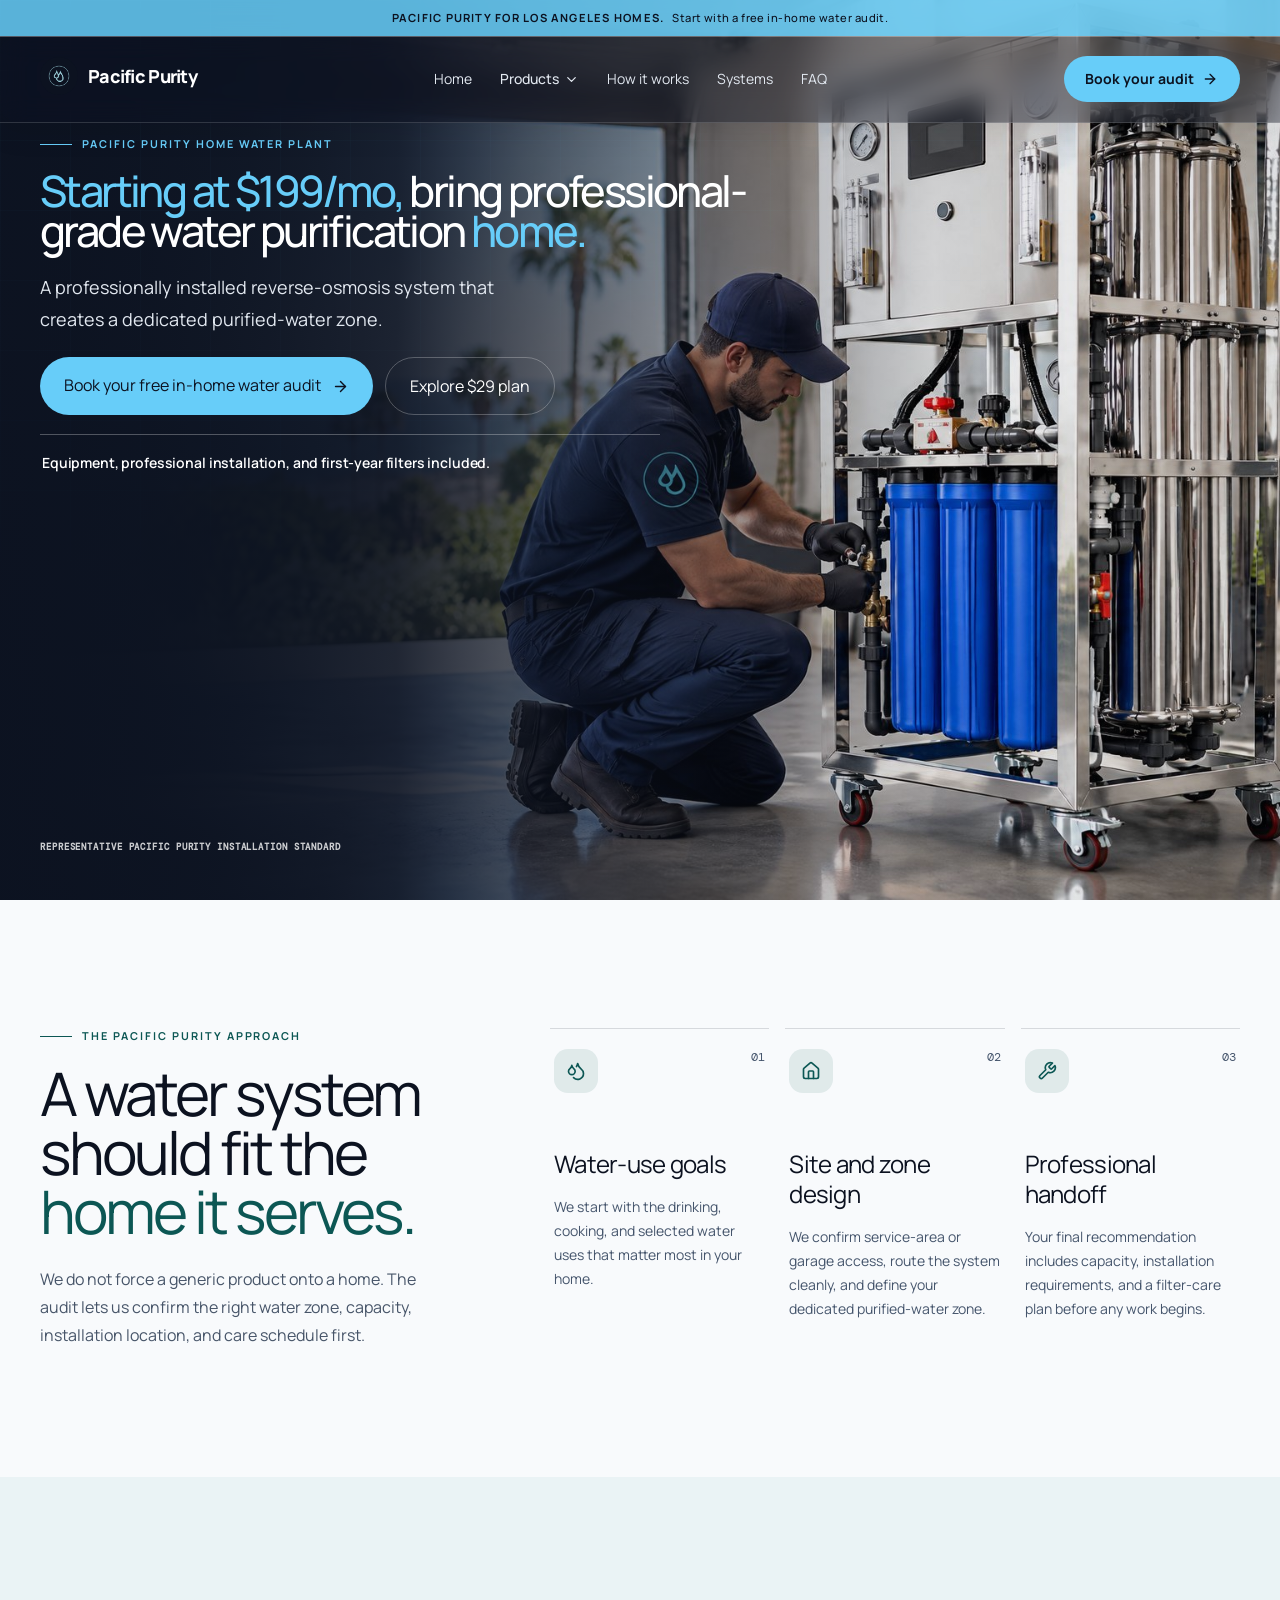
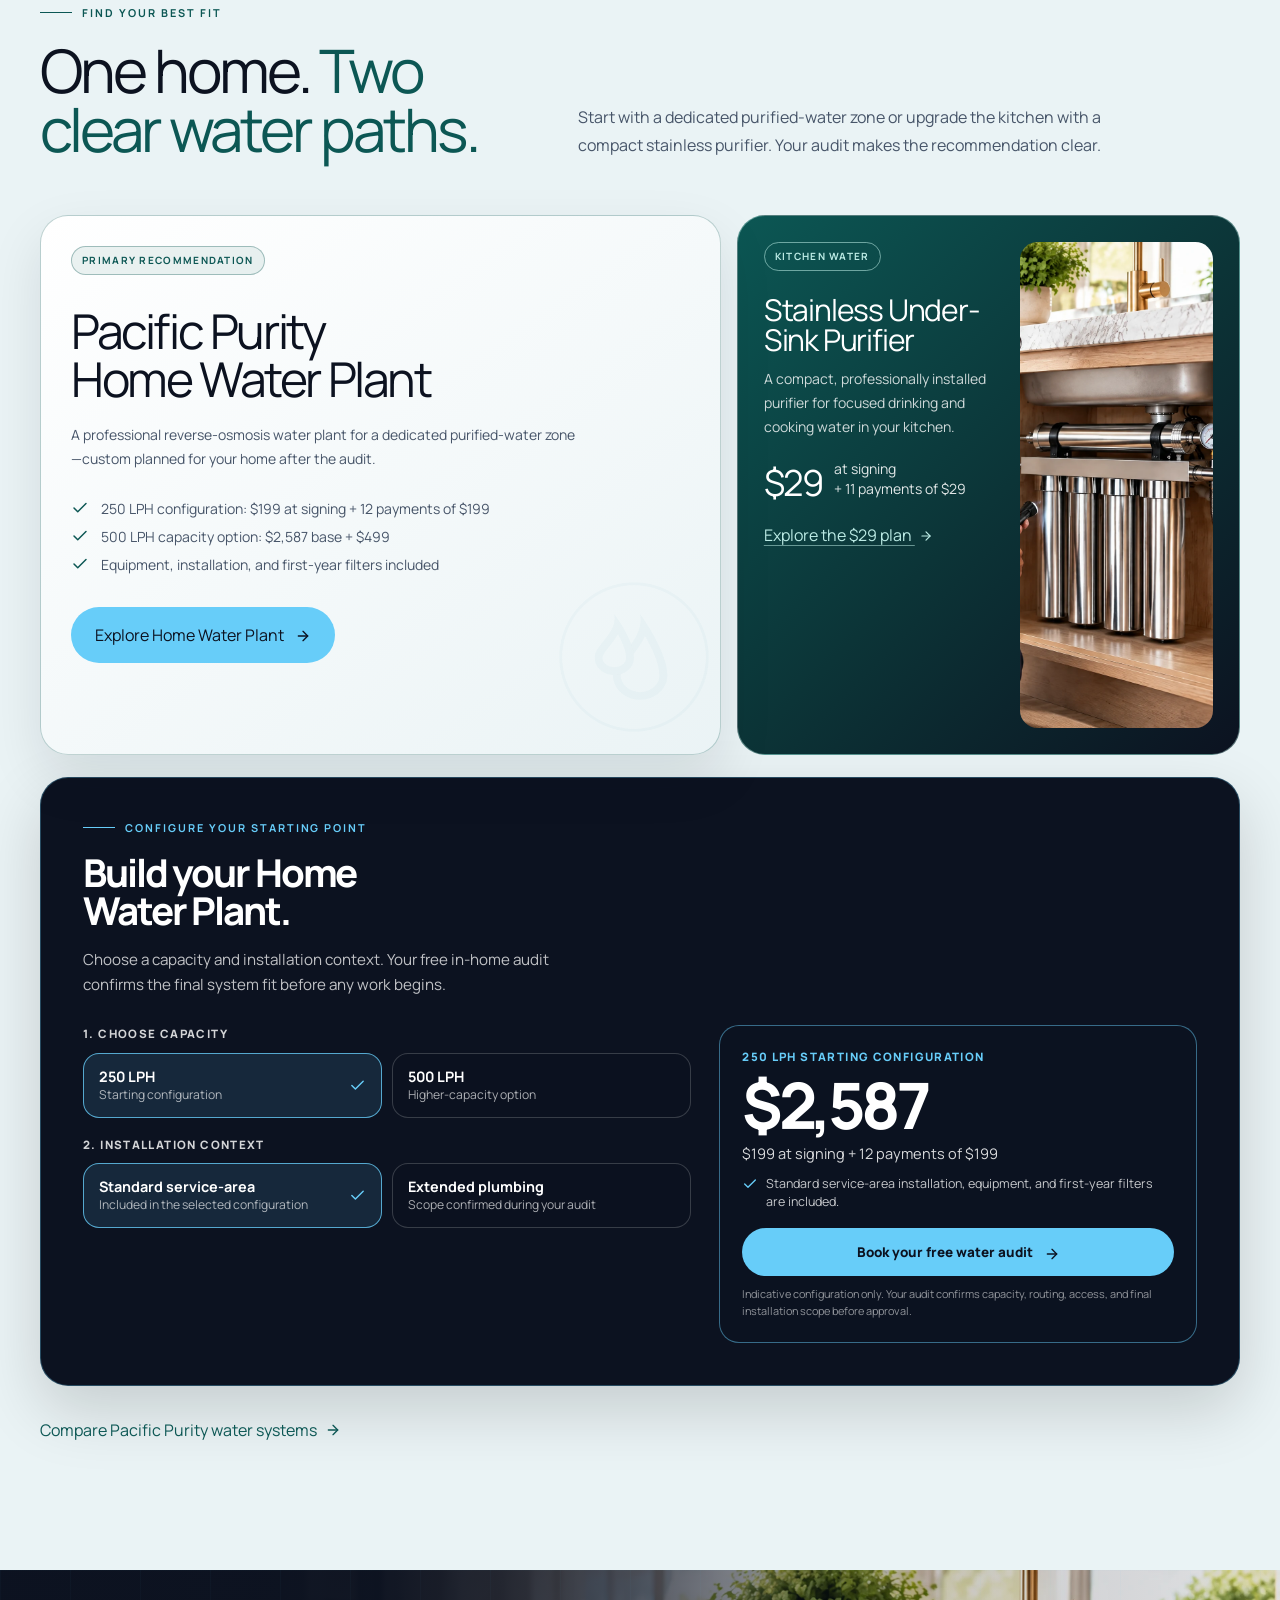
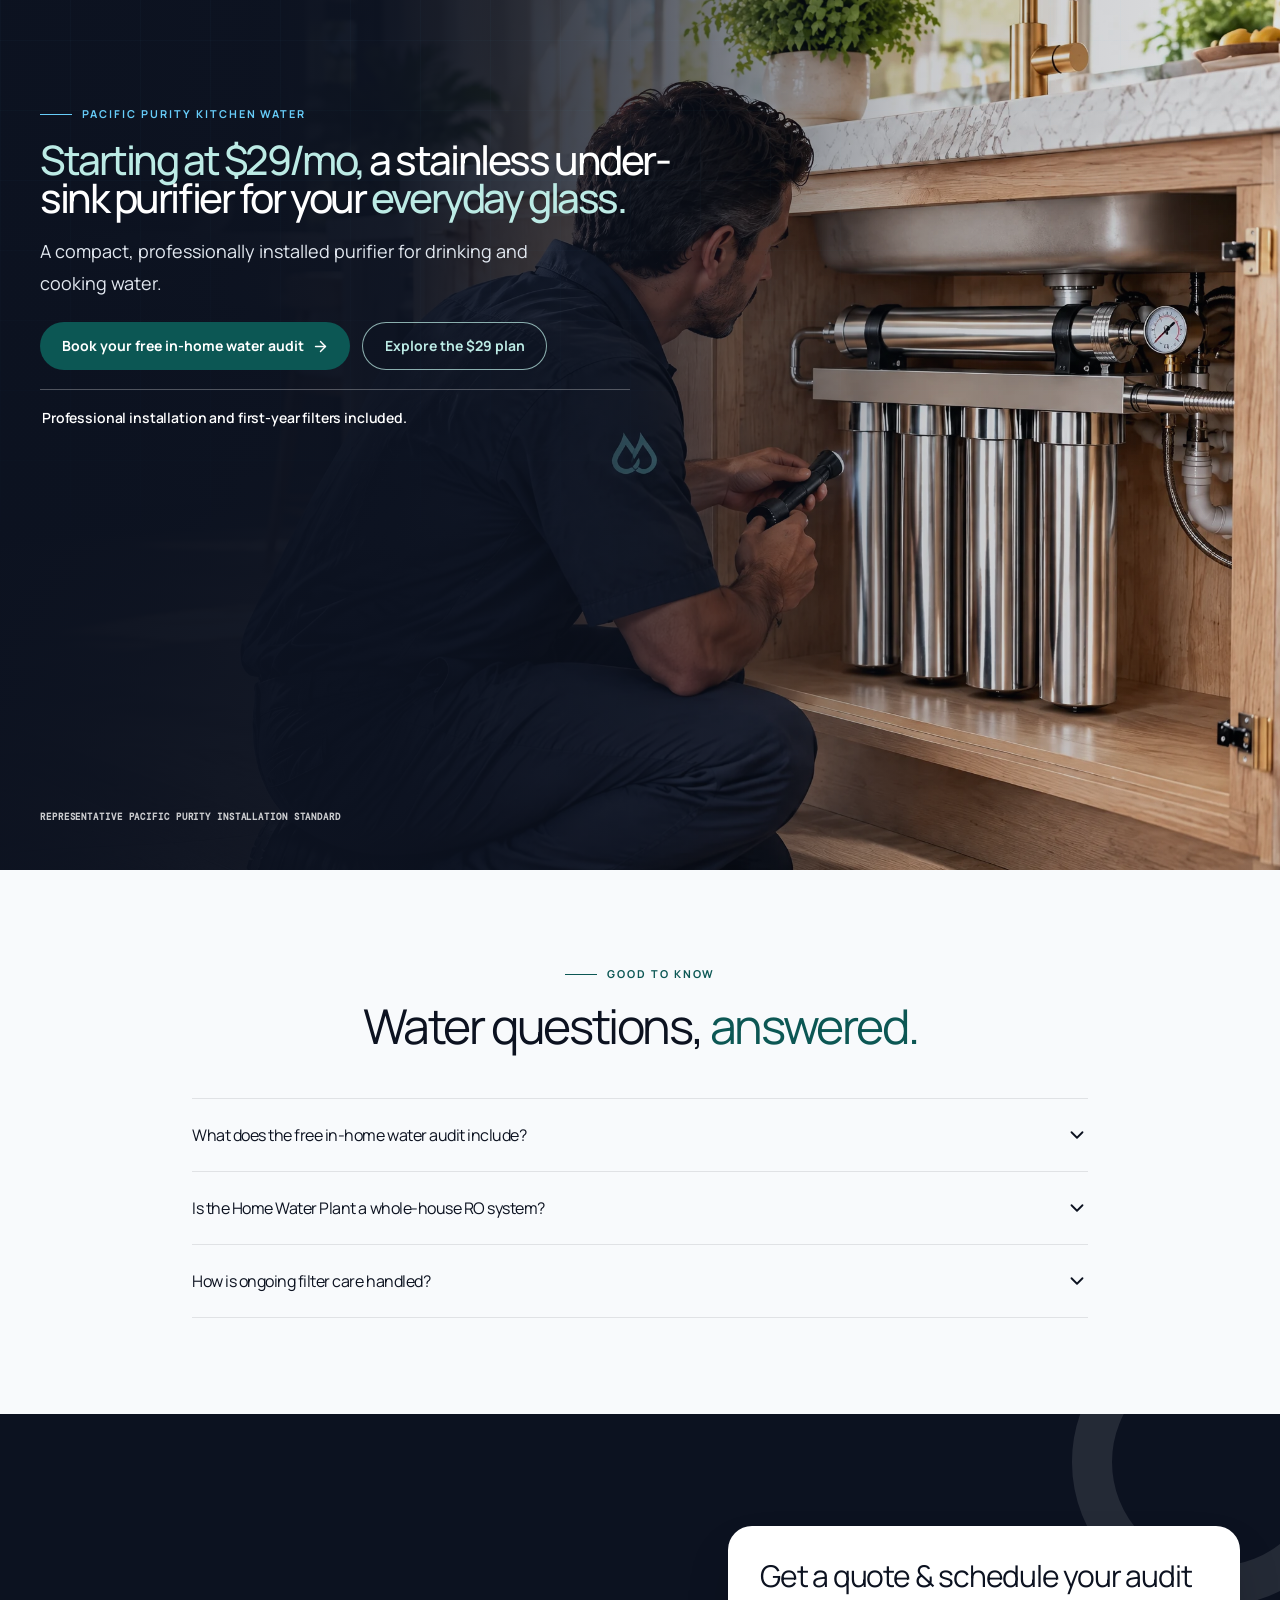
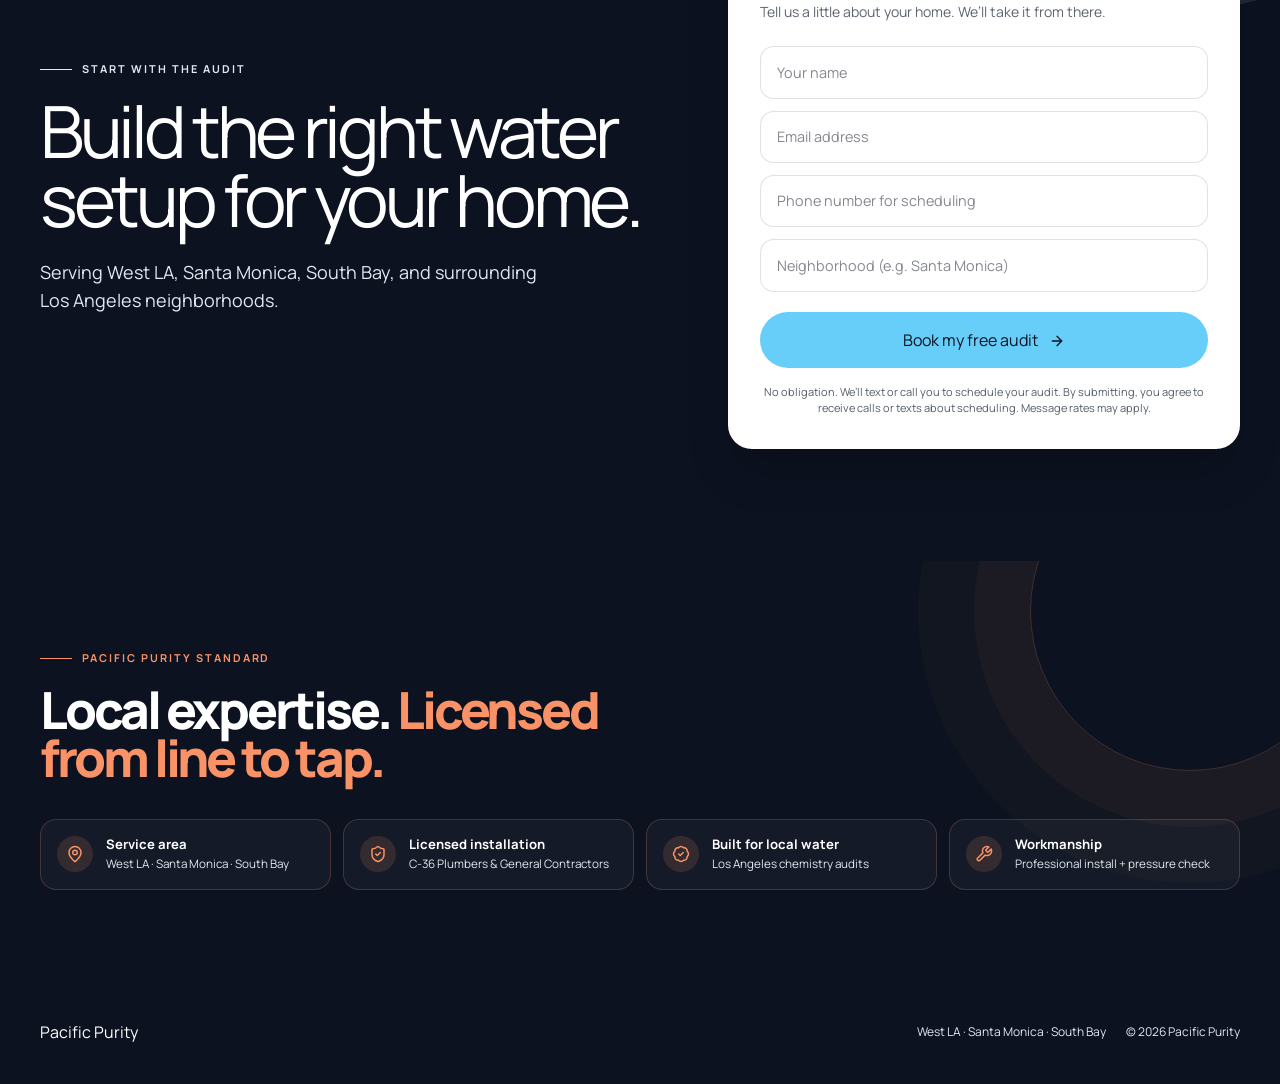
==== commit 69eada0a: "Expand desktop heroes and focus under-sink imagery" ====
--- a/index.html
+++ b/index.html
@@ -11,8 +11,8 @@
     
     
     <title>Pacific Purity | Home Water Plants for Los Angeles Homes</title>
-    <script type="module" crossorigin src="/assets/index-OcgZ00Ae.js"></script>
-    <link rel="stylesheet" crossorigin href="/assets/index-Di2AgM76.css">
+    <script type="module" crossorigin src="/assets/index-CD-ZraL2.js"></script>
+    <link rel="stylesheet" crossorigin href="/assets/index-CV8nD_6h.css">
   
     <link rel="canonical" href="https://pacificpurity.com/" />
     <link rel="preload" as="image" href="/manus-storage/pacific-purity-home-water-plant.jpg" fetchpriority="high" type="image/jpeg" />
--- a/assets/index-CV8nD_6h.css
+++ b/assets/index-CV8nD_6h.css
@@ -0,0 +1 @@
+@layer properties{@supports (((-webkit-hyphens:none)) and (not (margin-trim:inline))) or ((-moz-orient:inline) and (not (color:rgb(from red r g b)))){*,:before,:after,::backdrop{--tw-divide-y-reverse:0;--tw-border-style:solid;--tw-leading:initial;--tw-font-weight:initial;--tw-tracking:initial;--tw-shadow:0 0 #0000;--tw-shadow-color:initial;--tw-shadow-alpha:100%;--tw-inset-shadow:0 0 #0000;--tw-inset-shadow-color:initial;--tw-inset-shadow-alpha:100%;--tw-ring-color:initial;--tw-ring-shadow:0 0 #0000;--tw-inset-ring-color:initial;--tw-inset-ring-shadow:0 0 #0000;--tw-ring-inset:initial;--tw-ring-offset-width:0px;--tw-ring-offset-color:#fff;--tw-ring-offset-shadow:0 0 #0000;--tw-blur:initial;--tw-brightness:initial;--tw-contrast:initial;--tw-grayscale:initial;--tw-hue-rotate:initial;--tw-invert:initial;--tw-opacity:initial;--tw-saturate:initial;--tw-sepia:initial;--tw-drop-shadow:initial;--tw-drop-shadow-color:initial;--tw-drop-shadow-alpha:100%;--tw-drop-shadow-size:initial;--tw-backdrop-blur:initial;--tw-backdrop-brightness:initial;--tw-backdrop-contrast:initial;--tw-backdrop-grayscale:initial;--tw-backdrop-hue-rotate:initial;--tw-backdrop-invert:initial;--tw-backdrop-opacity:initial;--tw-backdrop-saturate:initial;--tw-backdrop-sepia:initial;--tw-translate-x:0;--tw-translate-y:0;--tw-translate-z:0;--tw-animation-delay:0s;--tw-animation-direction:normal;--tw-animation-duration:initial;--tw-animation-fill-mode:none;--tw-animation-iteration-count:1;--tw-enter-blur:0;--tw-enter-opacity:1;--tw-enter-rotate:0;--tw-enter-scale:1;--tw-enter-translate-x:0;--tw-enter-translate-y:0;--tw-exit-blur:0;--tw-exit-opacity:1;--tw-exit-rotate:0;--tw-exit-scale:1;--tw-exit-translate-x:0;--tw-exit-translate-y:0}}}@layer theme{:root,:host{--color-red-700:oklch(50.5% .213 27.518);--color-slate-600:oklch(44.6% .043 257.281);--color-white:#fff;--spacing:.25rem;--container-sm:24rem;--container-md:28rem;--container-lg:32rem;--container-xl:36rem;--container-2xl:42rem;--container-4xl:56rem;--container-5xl:64rem;--container-7xl:80rem;--text-xs:.75rem;--text-xs--line-height:calc(1 / .75);--text-sm:.875rem;--text-sm--line-height:calc(1.25 / .875);--text-base:1rem;--text-base--line-height: 1.5 ;--text-lg:1.125rem;--text-lg--line-height:calc(1.75 / 1.125);--text-xl:1.25rem;--text-xl--line-height:calc(1.75 / 1.25);--text-2xl:1.5rem;--text-2xl--line-height:calc(2 / 1.5);--text-3xl:1.875rem;--text-3xl--line-height: 1.2 ;--text-4xl:2.25rem;--text-4xl--line-height:calc(2.5 / 2.25);--text-5xl:3rem;--text-5xl--line-height:1;--text-6xl:3.75rem;--text-6xl--line-height:1;--text-7xl:4.5rem;--text-7xl--line-height:1;--text-8xl:6rem;--text-8xl--line-height:1;--font-weight-medium:500;--font-weight-semibold:600;--font-weight-bold:700;--leading-tight:1.25;--radius-2xl:1rem;--radius-3xl:1.5rem;--blur-md:12px;--blur-xl:24px;--default-transition-duration:.15s;--default-transition-timing-function:cubic-bezier(.4, 0, .2, 1);--default-font-family:"Manrope", sans-serif;--default-mono-font-family:"DM Mono", monospace}}@layer base{*,:after,:before,::backdrop{box-sizing:border-box;border:0 solid;margin:0;padding:0}::file-selector-button{box-sizing:border-box;border:0 solid;margin:0;padding:0}html,:host{-webkit-text-size-adjust:100%;tab-size:4;line-height:1.5;font-family:var(--default-font-family,-apple-system, BlinkMacSystemFont, "Segoe UI", Roboto, "Helvetica Neue", "Noto Sans", Arial, sans-serif, "Apple Color Emoji", "Segoe UI Emoji", "Segoe UI Symbol", "Noto Color Emoji");font-feature-settings:var(--default-font-feature-settings,normal);font-variation-settings:var(--default-font-variation-settings,normal);-webkit-tap-highlight-color:transparent}hr{height:0;color:inherit;border-top-width:1px}abbr:where([title]){-webkit-text-decoration:underline dotted;text-decoration:underline dotted}h1,h2,h3,h4,h5,h6{font-size:inherit;font-weight:inherit}a{color:inherit;-webkit-text-decoration:inherit;text-decoration:inherit}b,strong{font-weight:bolder}code,kbd,samp,pre{font-family:var(--default-mono-font-family,ui-monospace, SFMono-Regular, Menlo, Monaco, Consolas, "Liberation Mono", "Courier New", monospace);font-feature-settings:var(--default-mono-font-feature-settings,normal);font-variation-settings:var(--default-mono-font-variation-settings,normal);font-size:1em}small{font-size:80%}sub,sup{vertical-align:baseline;font-size:75%;line-height:0;position:relative}sub{bottom:-.25em}sup{top:-.5em}table{text-indent:0;border-color:inherit;border-collapse:collapse}:-moz-focusring:where(:not(iframe)){outline:auto}progress{vertical-align:baseline}summary{display:list-item}ol,ul,menu{list-style:none}img,svg,video,canvas,audio,iframe,embed,object{vertical-align:middle;display:block}img,video{max-width:100%;height:auto}button,input,select,optgroup,textarea{font:inherit;font-feature-settings:inherit;font-variation-settings:inherit;letter-spacing:inherit;color:inherit;opacity:1;background-color:#0000;border-radius:0}::file-selector-button{font:inherit;font-feature-settings:inherit;font-variation-settings:inherit;letter-spacing:inherit;color:inherit;opacity:1;background-color:#0000;border-radius:0}:where(select:is([multiple],[size])) optgroup{font-weight:bolder}:where(select:is([multiple],[size])) optgroup option{padding-inline-start:20px}::file-selector-button{margin-inline-end:4px}::placeholder{opacity:1}@supports (not ((-webkit-appearance:-apple-pay-button))) or (contain-intrinsic-size:1px){::placeholder{color:currentColor}@supports (color:color-mix(in lab,red,red)){::placeholder{color:color-mix(in oklab,currentcolor 50%,transparent)}}}textarea{resize:vertical}::-webkit-search-decoration{-webkit-appearance:none}::-webkit-date-and-time-value{min-height:1lh;text-align:inherit}::-webkit-datetime-edit{display:inline-flex}::-webkit-datetime-edit-fields-wrapper{padding:0}::-webkit-datetime-edit{padding-block:0}::-webkit-datetime-edit-year-field{padding-block:0}::-webkit-datetime-edit-month-field{padding-block:0}::-webkit-datetime-edit-day-field{padding-block:0}::-webkit-datetime-edit-hour-field{padding-block:0}::-webkit-datetime-edit-minute-field{padding-block:0}::-webkit-datetime-edit-second-field{padding-block:0}::-webkit-datetime-edit-millisecond-field{padding-block:0}::-webkit-datetime-edit-meridiem-field{padding-block:0}::-webkit-calendar-picker-indicator{line-height:1}:-moz-ui-invalid{box-shadow:none}button,input:where([type=button],[type=reset],[type=submit]){appearance:button}::file-selector-button{appearance:button}::-webkit-inner-spin-button{height:auto}::-webkit-outer-spin-button{height:auto}[hidden]:where(:not([hidden=until-found])){display:none!important}}@layer components;@layer utilities{.absolute{position:absolute}.relative{position:relative}.inset-0{inset:0}.-top-24{top:calc(var(--spacing) * -24)}.-right-20{right:calc(var(--spacing) * -20)}.bottom-6{bottom:calc(var(--spacing) * 6)}.left-4{left:calc(var(--spacing) * 4)}.isolate{isolation:isolate}.z-10{z-index:10}.mx-5{margin-inline:calc(var(--spacing) * 5)}.mx-auto{margin-inline:auto}.mt-2{margin-top:calc(var(--spacing) * 2)}.mt-3{margin-top:calc(var(--spacing) * 3)}.mt-4{margin-top:calc(var(--spacing) * 4)}.mt-5{margin-top:calc(var(--spacing) * 5)}.mt-6{margin-top:calc(var(--spacing) * 6)}.mt-7{margin-top:calc(var(--spacing) * 7)}.mt-8{margin-top:calc(var(--spacing) * 8)}.mt-9{margin-top:calc(var(--spacing) * 9)}.mt-10{margin-top:calc(var(--spacing) * 10)}.mt-12{margin-top:calc(var(--spacing) * 12)}.mt-14{margin-top:calc(var(--spacing) * 14)}.mb-1{margin-bottom:var(--spacing)}.mb-2{margin-bottom:calc(var(--spacing) * 2)}.mb-4{margin-bottom:calc(var(--spacing) * 4)}.mb-14{margin-bottom:calc(var(--spacing) * 14)}.ml-1{margin-left:var(--spacing)}.ml-2{margin-left:calc(var(--spacing) * 2)}.block{display:block}.flex{display:flex}.grid{display:grid}.hidden{display:none}.inline{display:inline}.inline-block{display:inline-block}.inline-flex{display:inline-flex}.aspect-\[4\/3\]{aspect-ratio:4/3}.h-14{height:calc(var(--spacing) * 14)}.h-72{height:calc(var(--spacing) * 72)}.h-px{height:1px}.min-h-screen{min-height:100vh}.w-12{width:calc(var(--spacing) * 12)}.w-14{width:calc(var(--spacing) * 14)}.w-72{width:calc(var(--spacing) * 72)}.w-full{width:100%}.max-w-2xl{max-width:var(--container-2xl)}.max-w-4xl{max-width:var(--container-4xl)}.max-w-5xl{max-width:var(--container-5xl)}.max-w-7xl{max-width:var(--container-7xl)}.max-w-\[640px\]{max-width:640px}.max-w-lg{max-width:var(--container-lg)}.max-w-md{max-width:var(--container-md)}.max-w-sm{max-width:var(--container-sm)}.max-w-xl{max-width:var(--container-xl)}.shrink-0{flex-shrink:0}.rotate-180{rotate:180deg}.flex-col{flex-direction:column}.flex-wrap{flex-wrap:wrap}.place-items-center{place-items:center}.items-center{align-items:center}.items-end{align-items:flex-end}.items-start{align-items:flex-start}.justify-between{justify-content:space-between}.justify-center{justify-content:center}.gap-2{gap:calc(var(--spacing) * 2)}.gap-3{gap:calc(var(--spacing) * 3)}.gap-4{gap:calc(var(--spacing) * 4)}.gap-5{gap:calc(var(--spacing) * 5)}.gap-6{gap:calc(var(--spacing) * 6)}.gap-7{gap:calc(var(--spacing) * 7)}.gap-8{gap:calc(var(--spacing) * 8)}.gap-10{gap:calc(var(--spacing) * 10)}.gap-12{gap:calc(var(--spacing) * 12)}.gap-x-6{column-gap:calc(var(--spacing) * 6)}.gap-y-3{row-gap:calc(var(--spacing) * 3)}:where(.divide-y>:not(:last-child)){--tw-divide-y-reverse:0;border-bottom-style:var(--tw-border-style);border-top-style:var(--tw-border-style);border-top-width:calc(1px * var(--tw-divide-y-reverse));border-bottom-width:calc(1px * calc(1 - var(--tw-divide-y-reverse)))}:where(.divide-ink\/10>:not(:last-child)){border-color:#0c12201a}.overflow-hidden{overflow:hidden}.overflow-x-hidden{overflow-x:hidden}.rounded-2xl{border-radius:var(--radius-2xl)}.rounded-3xl{border-radius:var(--radius-3xl)}.rounded-\[2rem\]{border-radius:2rem}.rounded-full{border-radius:3.40282e38px}.border{border-style:var(--tw-border-style);border-width:1px}.border-\[40px\]{border-style:var(--tw-border-style);border-width:40px}.border-y{border-block-style:var(--tw-border-style);border-block-width:1px}.border-ink\/10{border-color:#0c12201a}.border-white\/10{border-color:#ffffff1a}@supports (color:color-mix(in lab,red,red)){.border-white\/10{border-color:color-mix(in oklab,var(--color-white) 10%,transparent)}}.border-white\/15{border-color:#ffffff26}@supports (color:color-mix(in lab,red,red)){.border-white\/15{border-color:color-mix(in oklab,var(--color-white) 15%,transparent)}}.border-white\/20{border-color:#fff3}@supports (color:color-mix(in lab,red,red)){.border-white\/20{border-color:color-mix(in oklab,var(--color-white) 20%,transparent)}}.border-white\/25{border-color:#ffffff40}@supports (color:color-mix(in lab,red,red)){.border-white\/25{border-color:color-mix(in oklab,var(--color-white) 25%,transparent)}}.border-white\/30{border-color:#ffffff4d}@supports (color:color-mix(in lab,red,red)){.border-white\/30{border-color:color-mix(in oklab,var(--color-white) 30%,transparent)}}.bg-blue{background-color:#0c5754}.bg-blue\/40{background-color:#0c575466}.bg-cream{background-color:#f8fafc}.bg-cyan{background-color:#67cdf9}.bg-ink{background-color:#0c1220}.bg-ink\/75{background-color:#0c1220bf}.bg-ink\/95{background-color:#0c1220f2}.bg-lime{background-color:#67cdf9}.bg-white{background-color:var(--color-white)}.bg-white\/70{background-color:#ffffffb3}@supports (color:color-mix(in lab,red,red)){.bg-white\/70{background-color:color-mix(in oklab,var(--color-white) 70%,transparent)}}.object-cover{object-fit:cover}.p-3{padding:calc(var(--spacing) * 3)}.p-4{padding:calc(var(--spacing) * 4)}.p-5{padding:calc(var(--spacing) * 5)}.p-6{padding:calc(var(--spacing) * 6)}.px-5{padding-inline:calc(var(--spacing) * 5)}.px-6{padding-inline:calc(var(--spacing) * 6)}.py-3{padding-block:calc(var(--spacing) * 3)}.py-4{padding-block:calc(var(--spacing) * 4)}.py-5{padding-block:calc(var(--spacing) * 5)}.py-6{padding-block:calc(var(--spacing) * 6)}.py-8{padding-block:calc(var(--spacing) * 8)}.py-10{padding-block:calc(var(--spacing) * 10)}.py-16{padding-block:calc(var(--spacing) * 16)}.py-20{padding-block:calc(var(--spacing) * 20)}.py-24{padding-block:calc(var(--spacing) * 24)}.pt-0{padding-top:0}.pt-20{padding-top:calc(var(--spacing) * 20)}.pb-6{padding-bottom:calc(var(--spacing) * 6)}.pb-20{padding-bottom:calc(var(--spacing) * 20)}.pb-24{padding-bottom:calc(var(--spacing) * 24)}.text-center{text-align:center}.text-left{text-align:left}.font-display{font-family:Manrope,sans-serif}.font-mono{font-family:DM Mono,monospace}.text-2xl{font-size:var(--text-2xl);line-height:var(--tw-leading,var(--text-2xl--line-height))}.text-3xl{font-size:var(--text-3xl);line-height:var(--tw-leading,var(--text-3xl--line-height))}.text-4xl{font-size:var(--text-4xl);line-height:var(--tw-leading,var(--text-4xl--line-height))}.text-5xl{font-size:var(--text-5xl);line-height:var(--tw-leading,var(--text-5xl--line-height))}.text-6xl{font-size:var(--text-6xl);line-height:var(--tw-leading,var(--text-6xl--line-height))}.text-base{font-size:var(--text-base);line-height:var(--tw-leading,var(--text-base--line-height))}.text-lg{font-size:var(--text-lg);line-height:var(--tw-leading,var(--text-lg--line-height))}.text-sm{font-size:var(--text-sm);line-height:var(--tw-leading,var(--text-sm--line-height))}.text-xl{font-size:var(--text-xl);line-height:var(--tw-leading,var(--text-xl--line-height))}.text-xs{font-size:var(--text-xs);line-height:var(--tw-leading,var(--text-xs--line-height))}.text-\[11px\]{font-size:11px}.leading-5{--tw-leading:calc(var(--spacing) * 5);line-height:calc(var(--spacing) * 5)}.leading-6{--tw-leading:calc(var(--spacing) * 6);line-height:calc(var(--spacing) * 6)}.leading-7{--tw-leading:calc(var(--spacing) * 7);line-height:calc(var(--spacing) * 7)}.leading-8{--tw-leading:calc(var(--spacing) * 8);line-height:calc(var(--spacing) * 8)}.leading-\[\.92\]{--tw-leading:.92;line-height:.92}.leading-\[\.93\]{--tw-leading:.93;line-height:.93}.leading-\[\.95\]{--tw-leading:.95;line-height:.95}.leading-\[\.98\]{--tw-leading:.98;line-height:.98}.leading-\[0\.94\]{--tw-leading:.94;line-height:.94}.leading-\[0\.98\]{--tw-leading:.98;line-height:.98}.leading-none{--tw-leading:1;line-height:1}.leading-tight{--tw-leading:var(--leading-tight);line-height:var(--leading-tight)}.font-bold{--tw-font-weight:var(--font-weight-bold);font-weight:var(--font-weight-bold)}.font-medium{--tw-font-weight:var(--font-weight-medium);font-weight:var(--font-weight-medium)}.font-semibold{--tw-font-weight:var(--font-weight-semibold);font-weight:var(--font-weight-semibold)}.tracking-\[-\.03em\]{--tw-tracking:-.03em;letter-spacing:-.03em}.tracking-\[-\.04em\]{--tw-tracking:-.04em;letter-spacing:-.04em}.tracking-\[-\.05em\]{--tw-tracking:-.05em;letter-spacing:-.05em}.tracking-\[-\.06em\]{--tw-tracking:-.06em;letter-spacing:-.06em}.tracking-\[-0\.03em\]{--tw-tracking:-.03em;letter-spacing:-.03em}.tracking-\[-0\.04em\]{--tw-tracking:-.04em;letter-spacing:-.04em}.tracking-\[-0\.05em\]{--tw-tracking:-.05em;letter-spacing:-.05em}.tracking-\[-0\.06em\]{--tw-tracking:-.06em;letter-spacing:-.06em}.tracking-\[\.16em\]{--tw-tracking:.16em;letter-spacing:.16em}.text-blue{color:#0c5754}.text-cyan{color:#67cdf9}.text-ink{color:#0c1220}.text-ink\/40{color:#0c122066}.text-ink\/55{color:#0c12208c}.text-ink\/60{color:#0c122099}.text-ink\/65{color:#0c1220a6}.text-lime{color:#67cdf9}.text-red-700{color:var(--color-red-700)}.text-slate-600{color:var(--color-slate-600)}.text-white{color:var(--color-white)}.text-white\/25{color:#ffffff40}@supports (color:color-mix(in lab,red,red)){.text-white\/25{color:color-mix(in oklab,var(--color-white) 25%,transparent)}}.text-white\/45{color:#ffffff73}@supports (color:color-mix(in lab,red,red)){.text-white\/45{color:color-mix(in oklab,var(--color-white) 45%,transparent)}}.text-white\/50{color:#ffffff80}@supports (color:color-mix(in lab,red,red)){.text-white\/50{color:color-mix(in oklab,var(--color-white) 50%,transparent)}}.text-white\/55{color:#ffffff8c}@supports (color:color-mix(in lab,red,red)){.text-white\/55{color:color-mix(in oklab,var(--color-white) 55%,transparent)}}.text-white\/60{color:#fff9}@supports (color:color-mix(in lab,red,red)){.text-white\/60{color:color-mix(in oklab,var(--color-white) 60%,transparent)}}.text-white\/65{color:#ffffffa6}@supports (color:color-mix(in lab,red,red)){.text-white\/65{color:color-mix(in oklab,var(--color-white) 65%,transparent)}}.text-white\/70{color:#ffffffb3}@supports (color:color-mix(in lab,red,red)){.text-white\/70{color:color-mix(in oklab,var(--color-white) 70%,transparent)}}.text-white\/75{color:#ffffffbf}@supports (color:color-mix(in lab,red,red)){.text-white\/75{color:color-mix(in oklab,var(--color-white) 75%,transparent)}}.text-white\/80{color:#fffc}@supports (color:color-mix(in lab,red,red)){.text-white\/80{color:color-mix(in oklab,var(--color-white) 80%,transparent)}}.uppercase{text-transform:uppercase}.opacity-35{opacity:.35}.opacity-50{opacity:.5}.opacity-60{opacity:.6}.shadow-2xl{--tw-shadow:0 25px 50px -12px var(--tw-shadow-color,#00000040);box-shadow:var(--tw-inset-shadow),var(--tw-inset-ring-shadow),var(--tw-ring-offset-shadow),var(--tw-ring-shadow),var(--tw-shadow)}.filter{filter:var(--tw-blur,) var(--tw-brightness,) var(--tw-contrast,) var(--tw-grayscale,) var(--tw-hue-rotate,) var(--tw-invert,) var(--tw-saturate,) var(--tw-sepia,) var(--tw-drop-shadow,)}.backdrop-blur-md{--tw-backdrop-blur:blur(var(--blur-md));-webkit-backdrop-filter:var(--tw-backdrop-blur,) var(--tw-backdrop-brightness,) var(--tw-backdrop-contrast,) var(--tw-backdrop-grayscale,) var(--tw-backdrop-hue-rotate,) var(--tw-backdrop-invert,) var(--tw-backdrop-opacity,) var(--tw-backdrop-saturate,) var(--tw-backdrop-sepia,);backdrop-filter:var(--tw-backdrop-blur,) var(--tw-backdrop-brightness,) var(--tw-backdrop-contrast,) var(--tw-backdrop-grayscale,) var(--tw-backdrop-hue-rotate,) var(--tw-backdrop-invert,) var(--tw-backdrop-opacity,) var(--tw-backdrop-saturate,) var(--tw-backdrop-sepia,)}.backdrop-blur-xl{--tw-backdrop-blur:blur(var(--blur-xl));-webkit-backdrop-filter:var(--tw-backdrop-blur,) var(--tw-backdrop-brightness,) var(--tw-backdrop-contrast,) var(--tw-backdrop-grayscale,) var(--tw-backdrop-hue-rotate,) var(--tw-backdrop-invert,) var(--tw-backdrop-opacity,) var(--tw-backdrop-saturate,) var(--tw-backdrop-sepia,);backdrop-filter:var(--tw-backdrop-blur,) var(--tw-backdrop-brightness,) var(--tw-backdrop-contrast,) var(--tw-backdrop-grayscale,) var(--tw-backdrop-hue-rotate,) var(--tw-backdrop-invert,) var(--tw-backdrop-opacity,) var(--tw-backdrop-saturate,) var(--tw-backdrop-sepia,)}.transition{transition-property:color,background-color,border-color,outline-color,text-decoration-color,fill,stroke,--tw-gradient-from,--tw-gradient-via,--tw-gradient-to,opacity,box-shadow,transform,translate,scale,rotate,filter,-webkit-backdrop-filter,backdrop-filter,display,content-visibility,overlay,pointer-events;transition-timing-function:var(--tw-ease,var(--default-transition-timing-function));transition-duration:var(--tw-duration,var(--default-transition-duration))}.transition-transform{transition-property:transform,translate,scale,rotate;transition-timing-function:var(--tw-ease,var(--default-transition-timing-function));transition-duration:var(--tw-duration,var(--default-transition-duration))}@media(hover:hover){.hover\:-translate-y-0\.5:hover{--tw-translate-y:calc(var(--spacing) * -.5);translate:var(--tw-translate-x) var(--tw-translate-y)}.hover\:-translate-y-1:hover{--tw-translate-y:calc(var(--spacing) * -1);translate:var(--tw-translate-x) var(--tw-translate-y)}.hover\:border-cyan:hover{border-color:#67cdf9}.hover\:bg-white:hover{background-color:var(--color-white)}.hover\:text-cyan:hover,.hover\:text-lime:hover{color:#67cdf9}}.disabled\:cursor-not-allowed:disabled{cursor:not-allowed}.disabled\:opacity-60:disabled{opacity:.6}@media(min-width:40rem){.sm\:left-10{left:calc(var(--spacing) * 10)}.sm\:block{display:block}.sm\:flex{display:flex}.sm\:grid-cols-2{grid-template-columns:repeat(2,minmax(0,1fr))}.sm\:grid-cols-3{grid-template-columns:repeat(3,minmax(0,1fr))}.sm\:flex-row{flex-direction:row}.sm\:items-center{align-items:center}.sm\:p-8{padding:calc(var(--spacing) * 8)}.sm\:text-5xl{font-size:var(--text-5xl);line-height:var(--tw-leading,var(--text-5xl--line-height))}.sm\:text-6xl{font-size:var(--text-6xl);line-height:var(--tw-leading,var(--text-6xl--line-height))}.sm\:text-7xl{font-size:var(--text-7xl);line-height:var(--tw-leading,var(--text-7xl--line-height))}.sm\:text-8xl{font-size:var(--text-8xl);line-height:var(--tw-leading,var(--text-8xl--line-height))}}@media(min-width:64rem){.lg\:grid-cols-1{grid-template-columns:repeat(1,minmax(0,1fr))}.lg\:grid-cols-2{grid-template-columns:repeat(2,minmax(0,1fr))}.lg\:grid-cols-4{grid-template-columns:repeat(4,minmax(0,1fr))}.lg\:grid-cols-\[\.8fr_1\.2fr\]{grid-template-columns:.8fr 1.2fr}.lg\:grid-cols-\[\.9fr_1\.1fr\]{grid-template-columns:.9fr 1.1fr}.lg\:grid-cols-\[\.72fr_1\.28fr\]{grid-template-columns:.72fr 1.28fr}.lg\:grid-cols-\[\.75fr_1\.25fr\]{grid-template-columns:.75fr 1.25fr}.lg\:grid-cols-\[0\.74fr_1\.26fr\]{grid-template-columns:.74fr 1.26fr}.lg\:grid-cols-\[0\.75fr_1\.25fr\]{grid-template-columns:.75fr 1.25fr}.lg\:grid-cols-\[0\.78fr_1\.22fr\]{grid-template-columns:.78fr 1.22fr}.lg\:grid-cols-\[1\.1fr_\.9fr\]{grid-template-columns:1.1fr .9fr}.lg\:grid-cols-\[1\.02fr_\.98fr\]{grid-template-columns:1.02fr .98fr}.lg\:grid-cols-\[1\.15fr_\.85fr\]{grid-template-columns:1.15fr .85fr}.lg\:grid-cols-\[1fr_\.8fr\]{grid-template-columns:1fr .8fr}.lg\:grid-cols-\[1fr_\.75fr\]{grid-template-columns:1fr .75fr}.lg\:items-center{align-items:center}.lg\:items-end{align-items:flex-end}.lg\:gap-24{gap:calc(var(--spacing) * 24)}.lg\:px-10{padding-inline:calc(var(--spacing) * 10)}.lg\:py-20{padding-block:calc(var(--spacing) * 20)}.lg\:py-28{padding-block:calc(var(--spacing) * 28)}.lg\:py-32{padding-block:calc(var(--spacing) * 32)}.lg\:pt-24{padding-top:calc(var(--spacing) * 24)}.lg\:pb-28{padding-bottom:calc(var(--spacing) * 28)}}}@property --tw-animation-delay{syntax:"*";inherits:false;initial-value:0s}@property --tw-animation-direction{syntax:"*";inherits:false;initial-value:normal}@property --tw-animation-duration{syntax:"*";inherits:false}@property --tw-animation-fill-mode{syntax:"*";inherits:false;initial-value:none}@property --tw-animation-iteration-count{syntax:"*";inherits:false;initial-value:1}@property --tw-enter-blur{syntax:"*";inherits:false;initial-value:0}@property --tw-enter-opacity{syntax:"*";inherits:false;initial-value:1}@property --tw-enter-rotate{syntax:"*";inherits:false;initial-value:0}@property --tw-enter-scale{syntax:"*";inherits:false;initial-value:1}@property --tw-enter-translate-x{syntax:"*";inherits:false;initial-value:0}@property --tw-enter-translate-y{syntax:"*";inherits:false;initial-value:0}@property --tw-exit-blur{syntax:"*";inherits:false;initial-value:0}@property --tw-exit-opacity{syntax:"*";inherits:false;initial-value:1}@property --tw-exit-rotate{syntax:"*";inherits:false;initial-value:0}@property --tw-exit-scale{syntax:"*";inherits:false;initial-value:1}@property --tw-exit-translate-x{syntax:"*";inherits:false;initial-value:0}@property --tw-exit-translate-y{syntax:"*";inherits:false;initial-value:0}:root{--background:#f8fafc;--foreground:#0c1220;--radius:1rem}*{box-sizing:border-box}html{scroll-behavior:smooth}body{color:#0c1220;-webkit-font-smoothing:antialiased;background:#f8fafc;margin:0;font-family:Manrope,sans-serif}button,a,input{font:inherit}button{cursor:pointer}a{color:inherit;text-decoration:none}.font-display{font-family:Manrope,sans-serif}.font-mono{font-family:DM Mono,monospace}.announcement{z-index:30;color:#0c1220;letter-spacing:.11em;text-transform:uppercase;background:#67cdf9;justify-content:center;align-items:center;gap:.5rem;min-height:36px;padding:.55rem 1rem;font-size:.7rem;font-weight:700;display:flex;position:relative}.announcement span{opacity:.6;letter-spacing:.04em;text-transform:none;font-weight:500;display:none}@media(min-width:640px){.announcement span{display:inline}}.nav-link{transition:color .2s;position:relative}.nav-link:hover{color:#67cdf9}.menu-group-label{color:#ffffff59;letter-spacing:.16em;text-transform:uppercase;font-size:10px;font-weight:700}.products-menu{position:relative}.products-menu-trigger{color:#ffffffbf;align-items:center;gap:5px;font-size:14px;font-weight:500;transition:color .2s;display:inline-flex}.products-menu-trigger:hover{color:#67cdf9}.products-menu-chevron{transition:transform .2s}.products-menu-panel{background:#0c1220fa;border:1px solid #ffffff1f;border-radius:1rem;width:255px;padding:8px;position:absolute;top:calc(100% + 14px);left:-18px;box-shadow:0 18px 45px #00000038}.products-menu-panel:before{content:"";background:#0c1220;width:9px;height:9px;position:absolute;top:-5px;left:25px;transform:rotate(45deg)}.products-menu-panel a{z-index:1;color:#fff;border-radius:.75rem;align-items:center;gap:10px;padding:10px;transition:background .2s;display:flex;position:relative}.products-menu-panel a:hover{background:#ffffff14}.products-menu-panel a>span:last-child{flex-direction:column;gap:3px;display:flex}.products-menu-panel strong{font-size:12px}.products-menu-panel small{color:#ffffff73;font-size:10px}.products-menu-icon{border-radius:9px;flex:none;place-items:center;width:30px;height:30px;display:grid}.products-menu-icon-cyan{color:#67cdf9;background:#67cdf926}.products-menu-icon-blue{color:#67cdf9;background:#0c575440}.mobile-audit-bar{display:none}.mobile-audit-link{color:#0c1220;background:#67cdf9;border-radius:1rem;align-items:center;gap:11px;width:100%;padding:11px 14px;display:flex;box-shadow:0 8px 30px #0003}.mobile-audit-icon{background:#0c12201f;border-radius:999px;flex:none;place-items:center;width:32px;height:32px;display:grid}.mobile-audit-link span:nth-child(2){flex-direction:column;flex:1;min-width:0;line-height:1.2;display:flex}.mobile-audit-link strong{font-size:12px}.mobile-audit-link small{color:#0c12208c;margin-top:3px;font-size:10px}.audit-modal-backdrop{z-index:80;-webkit-backdrop-filter:blur(7px);backdrop-filter:blur(7px);background:#0c12208c;place-items:end center;padding:16px;display:grid;position:fixed;inset:0}.audit-modal{color:#0c1220;background:#f4f7fa;border-radius:1.5rem;width:min(100%,430px);padding:26px;animation:.22s cubic-bezier(.23,1,.32,1) both modal-in;position:relative;box-shadow:0 24px 80px #00000047}.audit-modal-close{color:#0c12208c;border-radius:999px;place-items:center;width:34px;height:34px;transition:background .2s,color .2s;display:grid;position:absolute;top:16px;right:16px}.audit-modal-close:hover{color:#0c1220;background:#0c122014}.audit-modal h2{letter-spacing:-.05em;max-width:320px;margin-top:16px;font:38px/.96 Manrope,sans-serif}.audit-modal-copy{color:#0c122099;max-width:350px;margin-top:12px;font-size:13px;line-height:1.55}.audit-modal-form{gap:9px;margin-top:20px;display:grid}.audit-modal-form input{color:#0c1220;background:#fff;border:1px solid #0c12201f;border-radius:.8rem;outline:none;width:100%;padding:12px 13px;font-size:13px}.audit-modal-form input:focus{border-color:#0c5754;box-shadow:0 0 0 3px #0c57541f}.audit-modal-form button{color:#fff;background:#0c1220;border-radius:999px;padding:13px 16px;font-size:13px;font-weight:700;transition:transform .2s,background .2s}.audit-modal-form button:hover{background:#0c5754;transform:translateY(-1px)}.audit-consent{color:#0c122073;margin:2px 4px 0;font-size:10px;line-height:1.4}.audit-modal-full-link{color:#0c122073;text-align:center;text-underline-offset:3px;margin-top:14px;font-size:11px;text-decoration:underline;display:block}.audit-modal-secondary{color:#fff;background:#0c1220;border-radius:999px;margin-top:20px;padding:12px 22px;font-size:13px;font-weight:700}.audit-success{text-align:center;padding:22px 6px 8px}.audit-success-icon{background:#67cdf9;border-radius:999px;place-items:center;width:54px;height:54px;margin:0 auto;display:grid}.audit-success h2{margin:18px auto 0}.audit-success p{color:#0c122099;max-width:280px;margin:12px auto 0;font-size:13px;line-height:1.55}.product-header{z-index:20;background:#0c1220;position:relative}.product-nav-link{transition:color .2s}.product-nav-link:hover{color:#67cdf9}.product-hero{min-height:720px}.product-hero-glow{filter:blur(22px);background:radial-gradient(circle,#67cdf933,#0000 65%);border-radius:50%;position:absolute;inset:16% 10% 8%}.ro-benefit{border-top:1px solid #0c122024;min-height:230px;padding:20px 4px 0;transition:transform .24s,border-color .24s}.ro-benefit:hover{border-color:#0c5754;transform:translateY(-5px)}.ro-step{background:#ffffff6b;border:1px solid #0c12201f;min-height:255px;padding:22px;transition:transform .24s,box-shadow .24s}.ro-step:hover{transform:translateY(-5px);box-shadow:0 20px 50px #0c57541f}.ro-check{color:#ffffffb3;align-items:center;gap:10px;font-size:14px;display:flex}.ro-price-card{background:linear-gradient(140deg,#ffffff1a,#67cdf90d);border:1px solid #67cdf98c;border-radius:1.75rem;padding:30px;box-shadow:0 20px 80px #00000026}.product-page .eyebrow{line-height:1.2}.wholehouse-hero{min-height:700px}.wholehouse-diagram{background:#ffffff80;border:1px solid #0c12201f;border-radius:1.75rem;grid-template-columns:1fr auto 1fr auto 1fr;align-items:center;gap:12px;padding:38px 26px;display:grid;position:relative}.diagram-node{background:#ffffffb3;border:1px solid #0c575433;border-radius:1rem;flex-direction:column;justify-content:center;min-height:145px;padding:18px;display:flex}.diagram-node span{color:#0c5754a6;font:11px DM Mono,monospace}.diagram-node strong{margin-top:26px;font:21px Manrope,sans-serif}.diagram-node small{color:#0c12208c;margin-top:8px;font-size:11px;line-height:1.45}.diagram-connector{background:#0c5754;width:28px;height:2px}.diagram-pipe{background:#0c575440;height:2px;position:absolute;left:26px;right:26px}.diagram-pipe-in{top:25px}.diagram-pipe-out{bottom:25px}.diagram-label{color:#0c5754;text-transform:uppercase;letter-spacing:.1em;font:10px DM Mono,monospace;position:absolute;top:11px;left:26px}.diagram-label-out{inset:auto 26px 11px auto}.bundle-hero{min-height:690px}.makeover-diagram{background:#ffffff0f;border:1px solid #ffffff24;border-radius:2rem;justify-content:center;align-items:center;gap:18px;min-height:230px;padding:36px;display:flex;position:relative}.makeover-home,.makeover-kitchen{color:#67cdf9;background:#ffffff14;border-radius:1.5rem;flex-direction:column;justify-content:center;align-items:center;gap:8px;min-width:210px;min-height:130px;padding:22px;display:flex}.makeover-home span,.makeover-kitchen span{color:#fff;text-align:center;font:21px/1.05 Manrope,sans-serif}.makeover-home small,.makeover-kitchen small{color:#ffffff73;font-size:11px}.makeover-line{background:linear-gradient(90deg,#67cdf9,#67cdf9);width:80px;height:2px}.makeover-result{color:#ffffff80;white-space:nowrap;font-size:11px;position:absolute;bottom:14px;left:50%;transform:translate(-50%)}.comparison-table{background:#ffffff7a;border:1px solid #0c12201f;border-radius:1.5rem;overflow:hidden}.comparison-row{border-bottom:1px solid #0c12201a;grid-template-columns:1.05fr 1fr 1fr 1fr;display:grid}.comparison-row:last-child{border-bottom:0}.comparison-row>div{padding:18px;font-size:13px;line-height:1.5}.comparison-row>div:not(:last-child){border-right:1px solid #0c12201a}.comparison-label{color:#0c122080;letter-spacing:.12em;text-transform:uppercase;font-weight:700;font-size:11px!important}.comparison-recommended{background:#0c57541a;font-weight:700}.comparison-row-price>div{font-weight:700}.comparison-mobile{display:none}.comparison-toggle{background:#0c122017;border-radius:999px;grid-template-columns:repeat(3,1fr);gap:5px;padding:5px;display:grid}.comparison-toggle-button{color:#0c12208c;border-radius:999px;padding:11px 8px;font-size:11px;font-weight:700;transition:background .2s,color .2s,transform .2s}.comparison-toggle-button:hover{color:#0c1220;transform:translateY(-1px)}.comparison-toggle-active{color:#fff;background:#0c1220;box-shadow:0 5px 15px #0c122026}.comparison-toggle-active.comparison-toggle-coral{color:#0c1220;background:#0c5754}.comparison-mobile-card{background:#ffffff9e;border:1px solid #0c12201f;border-radius:1.5rem;margin-top:12px;padding:22px;animation:.24s cubic-bezier(.23,1,.32,1) both comparison-in}.comparison-mobile-kicker{color:#0c5754;letter-spacing:.14em;text-transform:uppercase;font-size:10px;font-weight:700}.comparison-mobile-card h3{letter-spacing:-.04em;margin-top:8px;font:31px/1 Manrope,sans-serif}.comparison-mobile-row{border-top:1px solid #0c12201a;grid-template-columns:.8fr 1.2fr;gap:14px;margin-top:14px;padding:14px 0 0;font-size:13px;line-height:1.4;display:grid}.comparison-mobile-row span{color:#0c122080}.comparison-mobile-row strong{font-weight:700}.advice-card{background:#ffffff73;border:1px solid #0c12201f;border-radius:1.25rem;padding:20px}.advice-card span{color:#0c5754;letter-spacing:.12em;text-transform:uppercase;font-size:11px;font-weight:700}.advice-card p{color:#0c122099;margin-top:12px;font-size:13px;line-height:1.55}.advice-card-featured span{color:#0c5754}.eyebrow{letter-spacing:.18em;text-transform:uppercase;align-items:center;gap:.65rem;font-size:.68rem;font-weight:700;display:flex}.eyebrow-line{background:currentColor;width:32px;height:1px;display:inline-block}.hero-grid{background-image:linear-gradient(#67cdf914 1px,#0000 1px),linear-gradient(90deg,#67cdf914 1px,#0000 1px);background-size:70px 70px;-webkit-mask-image:linear-gradient(#000,#0000 75%);mask-image:linear-gradient(#000,#0000 75%)}.hero-image-wrap{position:relative}.hero-image-wrap:after{content:"";filter:blur(20px);background:radial-gradient(circle,#67cdf938,#0000 65%);border-radius:50%;position:absolute;inset:18% 8% 6%}.icon-disc{color:#0c5754;background:#0c57541f;border-radius:14px;place-items:center;width:44px;height:44px;display:grid}.feature-card{border-top:1px solid #0c122024;min-height:320px;padding:20px 4px 0;transition:transform .24s,border-color .24s}.feature-card:hover{border-color:#0c5754;transform:translateY(-6px)}.system-card{z-index:1;background:#ffffff6b;border:1px solid #0c12201f;min-height:240px;padding:22px;transition:transform .24s,background .24s,box-shadow .24s;position:relative}.system-card:hover{background:#ffffffc7;transform:translateY(-5px);box-shadow:0 20px 50px #0c57541f}.water-rings{opacity:.7}.care-card{background:#ffffff0d;border:1px solid #ffffff21;border-radius:1.5rem;padding:24px;transition:transform .24s,background .24s}.care-card:hover{background:#ffffff17;transform:translate(5px)}.care-card-featured{border-color:#67cdf999}.product-intro-note{color:#ffffff8c;border-left:1px solid #67cdf98c;align-items:center;gap:14px;max-width:420px;padding-left:18px;font-size:13px;line-height:1.55;display:flex}.product-intro-note strong{color:#ffffffe6}.product-card{background:#ffffff0e;border:1px solid #ffffff1f;border-radius:1.75rem;position:relative;overflow:hidden}.product-card-primary{background:linear-gradient(135deg,#ffffff1a,#67cdf90f);min-height:540px;padding:30px}.product-card-secondary{background:#ffffff0e;grid-template-columns:1.15fr .85fr;gap:18px;min-height:330px;padding:26px;display:grid}.product-card-copy{z-index:1;max-width:600px;position:relative}.product-card-watermark{color:#67cdf91c;position:absolute;bottom:-30px;right:-18px;transform:rotate(-15deg)}.product-install-image{object-fit:cover;object-position:center;opacity:1;border:1px solid #ffffff1a;border-radius:1.1rem;width:100%;height:100%;min-height:275px;box-shadow:0 18px 42px #0000002e}.product-label{color:#67cdf9;letter-spacing:.13em;text-transform:uppercase;border:1px solid #67cdf959;border-radius:999px;padding:6px 10px;font-size:10px;font-weight:700;display:inline-flex}.product-label-lime{color:#67cdf9;border-color:#67cdf98c}.bundle-card{background:linear-gradient(120deg,#0c57542b,#ffffff0d);border:1px solid #0c57548c;border-radius:1.75rem;min-height:280px;padding:26px}.product-card-primary,.product-card-secondary,.bundle-card{transition:transform .24s,border-color .24s,background .24s}.product-card-primary:hover,.product-card-secondary:hover,.bundle-card:hover{border-color:#67cdf9a6;transform:translateY(-5px)}.testimonial-section{position:relative}.testimonial-shell{background:#ffffff7a;border:1px solid #0c122021;border-radius:2rem;padding:28px;position:relative;overflow:hidden;box-shadow:0 22px 70px #0c12200f}.testimonial-quote-mark{color:#0c575433;font-family:Manrope,sans-serif;font-size:9rem;line-height:1;position:absolute;top:-8px;right:28px}.testimonial-slide{animation:.28s cubic-bezier(.23,1,.32,1) both testimonial-in}.testimonial-dot{background:#0c122033;border-radius:999px;width:8px;height:8px;transition:width .2s,background .2s}.testimonial-dot-active{background:#0c5754;width:28px}.carousel-button{color:#0c1220;border:1px solid #0c122024;border-radius:999px;place-items:center;width:42px;height:42px;transition:background .2s,color .2s,transform .2s;display:grid}.carousel-button:hover{color:#67cdf9;background:#0c1220;transform:translateY(-2px)}.form-input{background:#fff;border:1px solid #0c12201f;border-radius:.85rem;outline:none;width:100%;padding:.9rem 1rem;font-size:.9rem;transition:border-color .2s,box-shadow .2s}.form-input:focus{border-color:#0c5754;box-shadow:0 0 0 3px #0c57541f}.animate-rise{animation:.8s cubic-bezier(.23,1,.32,1) both rise}.animate-float{animation:6s ease-in-out infinite float}@keyframes rise{0%{opacity:0;transform:translateY(18px)}to{opacity:1;transform:translateY(0)}}@keyframes float{0%,to{transform:translateY(0)}50%{transform:translateY(-8px)}}@keyframes testimonial-in{0%{opacity:0;transform:translate(12px)}to{opacity:1;transform:translate(0)}}@media(prefers-reduced-motion:reduce){*,:before,:after{scroll-behavior:auto!important;transition-duration:.01ms!important;animation-duration:.01ms!important;animation-iteration-count:1!important}}@media(max-width:639px){.product-card-secondary{grid-template-columns:1fr}.product-install-image{max-height:230px}.product-intro-note{align-items:flex-start}}@keyframes comparison-in{0%{opacity:0;transform:translateY(8px)}to{opacity:1;transform:translateY(0)}}@keyframes modal-in{0%{opacity:0;transform:translateY(12px)}to{opacity:1;transform:translateY(0)}}@media(max-width:639px){.wholehouse-diagram{grid-template-columns:1fr;gap:12px;padding-top:50px;padding-bottom:50px}.diagram-connector{width:2px;height:20px;margin:0 auto}.diagram-pipe{left:18px;right:18px}.diagram-label{left:18px}.diagram-label-out{right:18px}.makeover-diagram{flex-direction:column;gap:14px;padding:26px 16px 52px}.makeover-line{width:2px;height:38px}.comparison-table{display:none}.comparison-mobile{display:block}.mobile-audit-bar{z-index:50;right:12px;bottom:max(12px,env(safe-area-inset-bottom));display:block;position:fixed;left:12px}.product-page,#top{padding-bottom:74px}}.brand-lockup{color:#fff;align-items:center;gap:10px;display:inline-flex}.brand-mark{color:#67cdf9;background:#67cdf91f;border:1px solid #67cdf9b8;border-radius:999px;place-items:center;width:38px;height:38px;display:grid}.brand-wordmark{letter-spacing:-.04em;font-family:Manrope,sans-serif;font-size:18px;font-weight:800}.brand-lockup-dark{color:#0c1220}.brand-lockup-dark .brand-mark{color:#0c5754;border-color:#0c575440}em{font-style:normal}.audit-modal h2,.comparison-mobile-card h3,.diagram-node strong,.makeover-home span,.makeover-kitchen span{font-family:Manrope,sans-serif;font-weight:800}.bg-coral{background-color:#f99367!important}.text-coral{color:#f99367!important}.border-coral{border-color:#f99367!important}@media(max-width:639px){.comparison-table{overflow:visible}.comparison-row{grid-template-columns:1fr}.comparison-row>div:not(:last-child){border-bottom:1px solid #0c122014;border-right:0}.comparison-row>div{padding:14px 16px}.comparison-table .comparison-label{background:#0c122009}}@media(min-width:640px){.comparison-mobile{display:none!important}.comparison-table{display:block!important}}.header-mobile-only{display:block}@media(min-width:640px){.header-mobile-only{display:none!important}}@media(min-width:640px)and (max-width:767px){.header-compact{gap:.65rem!important;font-size:11px!important}.header-compact-cta{padding:.6rem .75rem!important;font-size:11px!important}}:root{--pp-primary:#0c1220;--pp-secondary:#0c5754;--pp-navy:var(--pp-primary);--pp-coastal-white:#f8fafc;--pp-water-mist:#eaf3f5;--pp-forest:var(--pp-secondary);--pp-teal:var(--pp-secondary);--pp-action:#67cdf9;--pp-lime:var(--pp-action);--pp-coral:#f99367}.bg-water-mist{background-color:var(--pp-water-mist)!important}.bg-forest{background-color:var(--pp-forest)!important}.text-forest{color:var(--pp-forest)!important}.text-teal{color:var(--pp-teal)!important}.border-forest{border-color:var(--pp-forest)!important}.bg-cream{background-color:var(--pp-coastal-white)!important}.bg-cream .text-coral,.bg-water-mist .text-coral,.audit-modal .text-coral{color:var(--pp-forest)!important}.bg-cream .text-cyan,.bg-water-mist .text-cyan,.bg-cream .text-blue,.bg-water-mist .text-blue{color:var(--pp-teal)!important}.bg-cream .eyebrow-line.bg-coral,.bg-water-mist .eyebrow-line.bg-coral,.testimonial-section .bg-coral{background-color:var(--pp-forest)!important}.text-lime-dark{color:var(--pp-forest)!important}.bg-ink .text-coral,.product-header .text-coral{color:var(--pp-lime)!important}.bg-ink .eyebrow-line.bg-coral,.product-header .eyebrow-line.bg-coral{background-color:var(--pp-lime)!important}.products-menu-icon-coral{color:var(--pp-lime)!important;background:#67cdf92e!important}.product-label-coral{color:var(--pp-lime)!important;border-color:#67cdf999!important}.bundle-card{background:linear-gradient(120deg,#67cdf92b,#ffffff0d)!important;border-color:#67cdf98c!important}.icon-disc{color:var(--pp-forest)!important;background:#0c57541a!important}.feature-card:hover,.ro-benefit:hover{border-color:var(--pp-forest)!important}.advice-card-featured{background:#0c575414!important;border-color:#0c575473!important}.advice-card-featured span,.testimonial-dot-active{color:var(--pp-forest)!important;background-color:var(--pp-forest)!important}.testimonial-quote-mark{color:#0c575429!important}.carousel-button:hover{background:var(--pp-navy)!important;color:var(--pp-lime)!important}.form-input:focus,.audit-modal-form input:focus{border-color:var(--pp-teal)!important;box-shadow:0 0 0 3px #0c575424!important}:root{--pp-forest-aaa:var(--pp-secondary);--pp-teal-aaa:var(--pp-secondary);--pp-body-aaa:#475569;--pp-muted-aaa:#334155;--pp-dark-surface-copy:#e2e8f0}:focus-visible{outline:3px solid var(--pp-secondary);outline-offset:3px}.bg-ink :focus-visible,.product-header :focus-visible,footer :focus-visible{outline-color:#67cdf9}a.bg-lime,button.bg-lime,.mobile-audit-link,.bg-lime,.announcement,.announcement span{color:#0c1220!important}.announcement span{opacity:1!important}.bg-cream .text-coral,.bg-water-mist .text-coral,.audit-modal .text-coral,.text-forest{color:var(--pp-forest-aaa)!important}.bg-cream .text-blue,.bg-water-mist .text-blue,.bg-cream .text-teal,.bg-water-mist .text-teal,.bg-water-mist .comparison-mobile-kicker,.bg-water-mist .advice-card span{color:var(--pp-teal-aaa)!important}.bg-cream .text-lime,.bg-water-mist .text-lime,.audit-modal .text-lime{color:var(--pp-secondary)!important}.bg-ink .text-lime,.bg-coral .text-lime,.product-header .text-lime,.water-plant-calculator-intro .text-lime{color:var(--pp-lime)!important}.bg-cream .text-ink\/60,.bg-cream .text-ink\/58,.bg-water-mist .text-ink\/60,.bg-water-mist .text-ink\/65,.bg-water-mist .comparison-mobile-row span,.comparison-label,.advice-card p,.advice-card-featured p{color:var(--pp-body-aaa)!important}.feature-card .text-ink\/35,.system-card .text-blue\/60,.ro-step .text-blue\/60,.diagram-node span,.diagram-label{color:var(--pp-teal-aaa)!important}.diagram-node small{color:var(--pp-body-aaa)!important}.bg-ink .text-white\/35,.bg-ink .text-white\/40,.bg-ink .text-white\/45,.bg-ink .text-white\/50,.bg-ink .text-white\/55,.bg-ink .text-white\/60,.bg-ink .text-white\/65,.bg-ink .text-white\/70,.product-header .text-white\/45,.product-header .text-white\/70,.product-header .text-white\/75{color:var(--pp-dark-surface-copy)!important}.bg-ink .text-blue,.bg-ink .text-cyan{color:#67cdf9!important}.mobile-audit-link small{color:#334155!important}.testimonial-dot{place-items:center;width:24px;height:24px;display:grid;background:0 0!important}.testimonial-dot:after{content:"";background:#64748b;border-radius:999px;width:8px;height:8px;transition:width .2s,background .2s}.testimonial-dot-active{width:24px!important}.testimonial-dot-active:after{background:var(--pp-forest-aaa);width:18px}.site-home-link{align-items:center;min-width:24px;min-height:24px;display:inline-flex}.comparison-toggle{background:#d6dfe3}.comparison-toggle-button{color:#334155}.comparison-toggle-active{color:#fff;background:#0c1220}.comparison-toggle-active.comparison-toggle-coral{background:var(--pp-forest-aaa)!important;color:#fff!important}.comparison-recommended{background:#0c57541a!important}.wholehouse-pricing-grid,.full-package-grid,.full-home-comparison .mx-auto,.comparison-mobile,.comparison-mobile-card,.comparison-heading,.full-package-heading{min-width:0}@media(max-width:374px){.wholehouse-pricing-grid,.full-package-grid{gap:2rem}.wholehouse-price-row,.full-package-price-row{flex-wrap:wrap}.wholehouse-price-row>*,.full-package-price-row>*{min-width:0}.wholehouse-price-row .font-display,.full-package-price-row .font-display{font-size:clamp(2.75rem,17vw,3.5rem)}.comparison-heading,.full-package-heading{overflow-wrap:anywhere;max-width:100%;font-size:clamp(2.3rem,12vw,2.6rem)!important}.wholehouse-pricing-grid .ro-price-card,.full-package-grid .ro-price-card{padding:22px}}.hero-image-wrap,.representative-hero-media,.product-install-figure,.bundle-hero-visual,.wholehouse-installation-visual{margin:0}.representative-hero-media,.product-install-figure,.bundle-hero-visual,.wholehouse-installation-visual{position:relative}.representative-media-note{z-index:25;color:#e2e8f0;letter-spacing:.08em;text-transform:uppercase;-webkit-backdrop-filter:blur(8px);backdrop-filter:blur(8px);background:#0c1220cc;border:1px solid #ffffff2e;border-radius:999px;padding:7px 10px;font:700 9px/1 DM Mono,monospace;position:absolute;bottom:14px;right:14px;box-shadow:0 8px 22px #0003}.representative-media-note-compact{font-size:8px;bottom:12px;right:12px}.product-install-figure{border-radius:1.1rem;min-height:275px;overflow:hidden}.product-install-figure .product-install-image{min-height:275px}.wholehouse-installation-visual{background:#ffffff8f;border:1px solid #0c12201f;border-radius:1.25rem;grid-template-columns:minmax(0,.94fr) minmax(210px,.72fr);margin-top:16px;display:grid;overflow:hidden}.wholehouse-installation-visual img{object-fit:cover;object-position:center;width:100%;height:220px}.wholehouse-installation-visual figcaption{align-content:center;gap:10px;padding:24px;display:grid}.wholehouse-installation-visual strong{color:var(--pp-teal-aaa);letter-spacing:-.04em;font:800 22px/1.04 Manrope,sans-serif}.wholehouse-installation-visual span{color:var(--pp-body-aaa);font-size:13px;line-height:1.55}.bundle-hero-visual{background:#ffffff0f;border:1px solid #ffffff26;border-radius:2rem;max-width:1024px;margin:42px auto 0;overflow:hidden;box-shadow:0 24px 70px #0003}.bundle-hero-visual:after{content:"";pointer-events:none;background:linear-gradient(#0000 55%,#0c122061);position:absolute;inset:0}.bundle-hero-visual img{aspect-ratio:16/9;object-fit:cover;width:100%;display:block}.bundle-hero-visual .representative-media-note{z-index:2}@media(max-width:639px){.representative-media-note{padding:6px 8px;font-size:8px;bottom:10px;right:10px}.wholehouse-installation-visual{grid-template-columns:1fr}.wholehouse-installation-visual img{aspect-ratio:16/10;height:auto}.wholehouse-installation-visual figcaption{padding:20px}.bundle-hero-visual{border-radius:1.35rem;margin-top:32px}}.brand-mark-image{object-fit:cover;background:#0c1220;border-radius:999px;width:38px;height:38px;display:block}.brand-lockup-dark .brand-mark-image{background:#f8fafc}.flagship-hero{min-height:760px}.flagship-card{color:#fff;background:linear-gradient(135deg,#67cdf929,#ffffff0f);border:1px solid #67cdf98c;border-radius:1.75rem;min-height:540px;padding:30px;position:relative;overflow:hidden;box-shadow:0 24px 70px #00000029}.flagship-card-watermark{opacity:.16;filter:brightness(1.8)saturate(.75);width:280px;position:absolute;bottom:-8%;right:-8%}.flagship-card-watermark img{width:100%;display:block}.under-sink-card{color:#fff;background:linear-gradient(135deg,#0c575461,#ffffff0f);border:1px solid #67cdf94d;border-radius:1.75rem;grid-template-columns:1.1fr .9fr;gap:20px;min-height:280px;padding:26px;display:grid;overflow:hidden}.under-sink-card>img{object-fit:cover;border-radius:1.1rem;width:100%;height:100%;min-height:230px}.capacity-upgrade-card{background:#ffffff0f;border:1px solid #67cdf961;border-radius:1.5rem;padding:26px}.compare-hero{min-height:545px}.compare-audit-panel{background:linear-gradient(140deg,#ffffff1a,#67cdf912);border:1px solid #67cdf980;border-radius:1.75rem;padding:30px}.compare-table-expanded .comparison-row{grid-template-columns:1.05fr 1fr 1fr 1fr}.compare-table-header>div{background:#ffffff70}.compare-table-header h3{line-height:1.05}.compare-mobile-image{object-fit:cover;border-radius:1rem;width:100%;height:150px;margin-top:20px;display:block}.product-install-figure{align-self:stretch}.product-card-secondary{align-items:stretch}@media(max-width:639px){.flagship-hero{min-height:auto}.flagship-card{min-height:auto;padding:24px}.flagship-card-watermark{width:210px}.under-sink-card{grid-template-columns:1fr}.under-sink-card>img{min-height:190px}.compare-table-expanded{display:none!important}.compare-mobile{display:block!important}.comparison-toggle{grid-template-columns:repeat(3,minmax(0,1fr))}.comparison-toggle-button{min-width:0;font-size:10px;line-height:1.2}}@media(min-width:640px){.compare-table-expanded{display:block!important}}#systems .product-card-secondary{color:#fff;background:#0c1220!important}#systems .product-card-secondary .product-label{color:#67cdf9!important}#systems .product-card-secondary .text-white\/60{color:#ffffffc7!important}#systems .product-card-secondary .text-white\/50{color:#ffffffb3!important}#audit .text-ink\/55{color:#5d6470!important}#audit .text-\[11px\]{color:#545c68!important}footer .text-white\/25{color:#ffffff9e!important}.full-home-comparison .product-label{color:#0c5754!important}.advice-card-featured{background:#0c1220!important}.advice-card-featured>.mt-7.block{color:#fff!important}@media(max-width:639px){.wholehouse-pricing-grid{grid-template-columns:minmax(0,1fr)!important;width:100%!important}.wholehouse-pricing-grid>*{min-width:0!important;max-width:100%!important}}.advice-card-featured>p{color:#ffffffc7!important}.advice-card-featured>a,.advice-card.advice-card-featured a{color:#67cdf9!important}.flagship-hero-home{min-height:760px}.flagship-hero-home .flagship-hero-photo{background:url(/manus-storage/pacific-purity-home-water-plant.jpg) 50%/cover no-repeat}.flagship-hero-home .flagship-hero-overlay{background:linear-gradient(90deg,#0c1220f7,#0c1220e6 31%,#0c12208a 50%,#0c122014 73%,#0c12201f)}.flagship-hero-home .hero-grid{z-index:1}.flagship-hero-content{flex-direction:column;justify-content:center;min-height:760px;display:flex}.flagship-hero-home h1{text-wrap:pretty;font-size:clamp(4.15rem,6.8vw,6.5rem)}.hero-capacity-grid{border-top:1px solid #ffffff38;grid-template-columns:repeat(2,minmax(0,1fr));gap:10px;max-width:660px;padding-top:18px;display:grid}.hero-capacity-card{-webkit-backdrop-filter:blur(10px);backdrop-filter:blur(10px);background:#0c12209e;border:1px solid #ffffff29;border-radius:1rem;min-width:0;padding:15px 16px;box-shadow:0 14px 34px #00000026}.hero-capacity-card-option{background:#0c1220bd;border-color:#67cdf961}.hero-capacity-card p{overflow-wrap:anywhere}.hero-installation-note{color:#ffffffc7;letter-spacing:.1em;text-transform:uppercase;margin-top:auto;padding-top:34px;font:700 9px/1 DM Mono,monospace}@media(max-width:639px){.flagship-hero-home{min-height:auto}.flagship-hero-home .flagship-hero-photo{background-position:72% 0;background-size:auto 520px}.flagship-hero-home .flagship-hero-overlay{background:linear-gradient(#0c122005 0 188px,#0c122085 256px,#0c1220f2 356px,#0c1220)}.flagship-hero-content{min-height:0;padding-top:276px;padding-bottom:96px}.flagship-hero-copy{padding:20px 0 0}.flagship-hero-home h1{font-size:clamp(3rem,13.4vw,4.2rem);line-height:.94}.flagship-hero-home .eyebrow{letter-spacing:.14em;font-size:.6rem}.flagship-hero-home .text-lg{font-size:1rem;line-height:1.68}.hero-actions{margin-bottom:8px}.hero-actions>a:nth-child(2){display:none}.hero-capacity-grid{grid-template-columns:1fr;gap:9px;margin-top:28px;padding-top:14px}.hero-capacity-card{padding:14px}.hero-capacity-card .font-display{font-size:clamp(1.28rem,5.5vw,1.55rem);line-height:1.08}.hero-installation-note{margin-top:24px;padding-top:0;padding-bottom:86px;font-size:8px}}@media(min-width:640px)and (max-width:899px){.flagship-hero-home .flagship-hero-overlay{background:linear-gradient(90deg,#0c1220f0,#0c1220c7 48%,#0c12203b)}.flagship-hero-content{min-height:690px}.flagship-hero-home h1{font-size:clamp(4.25rem,9vw,5.4rem)}}.hero-price-lead{color:#67cdf9;display:inline}.hero-pricing-rail{border-top:1px solid #ffffff47;max-width:620px;padding:18px 2px 0}.hero-pricing-rail p{overflow-wrap:anywhere}.hero-pricing-rail>p:first-child{letter-spacing:-.01em}.home-water-plant-hero{min-height:760px}.home-water-plant-hero h1{text-wrap:pretty;font-size:clamp(4.15rem,6.8vw,6.5rem)}.home-water-plant-hero .flagship-hero-photo{background:url(/manus-storage/pacific-purity-home-water-plant.jpg) 50%/cover no-repeat}.home-water-plant-hero .flagship-hero-overlay{background:linear-gradient(90deg,#0c1220f7,#0c1220e6 31%,#0c12208a 50%,#0c122014 73%,#0c12201f)}.home-water-plant-hero .hero-grid{z-index:1}@media(max-width:639px){.home-water-plant-hero{min-height:auto}.home-water-plant-hero .flagship-hero-photo{background-position:72% 0;background-size:auto 520px}.home-water-plant-hero .flagship-hero-overlay{background:linear-gradient(#0c122005 0 188px,#0c122085 256px,#0c1220f2 356px,#0c1220)}.home-water-plant-hero .flagship-hero-content{min-height:0;padding-top:276px;padding-bottom:96px}.home-water-plant-hero .flagship-hero-copy{padding-top:20px}.home-water-plant-hero h1{font-size:clamp(3rem,13.4vw,4.2rem);line-height:.94}.home-water-plant-hero .eyebrow{letter-spacing:.14em;font-size:.6rem}.home-water-plant-hero .text-lg{font-size:1rem;line-height:1.68}.home-water-plant-hero .hero-actions>a:nth-child(2){display:none}.home-water-plant-hero .hero-pricing-rail{margin-top:28px;padding-top:14px}.home-water-plant-hero .hero-installation-note{margin-top:24px;padding-top:0;padding-bottom:86px;font-size:8px}}@media(min-width:640px)and (max-width:899px){.home-water-plant-hero h1{font-size:clamp(4.25rem,9vw,5.4rem)}}.under-sink-hero,.under-sink-home-hero{min-height:700px}.under-sink-hero .flagship-hero-photo,.under-sink-home-hero .flagship-hero-photo{background:url(/manus-storage/pacific-purity-under-sink-hero.webp) 50%/cover no-repeat}.under-sink-hero .flagship-hero-overlay,.under-sink-home-hero .flagship-hero-overlay{background:linear-gradient(90deg,#0c1220fb,#0c1220f5 31%,#0c1220b3 50%,#0c122038 72%,#0c12201f)}.under-sink-hero .flagship-hero-content,.under-sink-home-hero .flagship-hero-content{min-height:700px}.under-sink-hero h1,.under-sink-home-hero h2{text-wrap:pretty;font-size:clamp(4rem,6.1vw,6rem)}.under-sink-hero .hero-pricing-rail,.under-sink-home-hero .hero-pricing-rail{max-width:590px}.under-sink-home-hero{margin-top:0}@media(max-width:639px){.under-sink-hero,.under-sink-home-hero{min-height:auto}.under-sink-hero .flagship-hero-photo,.under-sink-home-hero .flagship-hero-photo{background-position:72% 0;background-size:auto 500px}.under-sink-hero .flagship-hero-overlay,.under-sink-home-hero .flagship-hero-overlay{background:linear-gradient(#0c122005 0 174px,#0c122094 250px,#0c1220f5 350px,#0c1220)}.under-sink-hero .flagship-hero-content,.under-sink-home-hero .flagship-hero-content{min-height:0;padding-top:262px;padding-bottom:96px}.under-sink-hero .flagship-hero-copy,.under-sink-home-hero .flagship-hero-copy{padding-top:20px}.under-sink-hero h1,.under-sink-home-hero h2{font-size:clamp(2.85rem,12.8vw,4rem);line-height:.94}.under-sink-hero .hero-actions>a:nth-child(2),.under-sink-home-hero .hero-actions>a:nth-child(2){display:none}.under-sink-hero .hero-pricing-rail,.under-sink-home-hero .hero-pricing-rail{margin-top:28px;padding-top:14px}.under-sink-hero .hero-pricing-rail .font-display,.under-sink-home-hero .hero-pricing-rail .font-display{font-size:clamp(1.28rem,5.5vw,1.55rem);line-height:1.1}.under-sink-hero .hero-installation-note,.under-sink-home-hero .hero-installation-note{margin-top:24px;padding-top:0;padding-bottom:86px;font-size:8px}.mobile-audit-bar{transition:opacity .18s cubic-bezier(.23,1,.32,1),transform .18s cubic-bezier(.23,1,.32,1)}.mobile-audit-bar.mobile-audit-bar-hidden{pointer-events:none;opacity:0;transform:translateY(16px)}}:root{--pp-hero-title-primary:clamp(3rem, calc(2.1rem + 1.5vw) , 3.375rem);--pp-hero-title-kitchen:clamp(3rem, calc(2.7rem + .8vw) , 3.5rem);--pp-hero-title-support:clamp(2.75rem, calc(2.35rem + .85vw) , 3rem);--pp-hero-title-guide:clamp(3.25rem, calc(2.6rem + 1.35vw) , 3.75rem);--pp-hero-surface-primary:680px;--pp-hero-surface-secondary:640px;--pp-hero-surface-guide:560px}#systems .flagship-card-light{color:var(--pp-navy);background:linear-gradient(145deg,#fffffffa,#eaf3f5fa);border-color:#0c575442;box-shadow:0 22px 54px #0c12201a}#systems .flagship-card-light h3{color:var(--pp-navy)}#systems .flagship-card-light .text-white\/65,#systems .flagship-card-light .text-white\/80{color:var(--pp-body-aaa)!important}#systems .flagship-card-light .product-label-lime{background:#0c575414;color:var(--pp-teal-aaa)!important;border-color:#0c575457!important}#systems .flagship-card-light .text-lime{color:var(--pp-teal-aaa)!important}#systems .flagship-card-light .flagship-card-watermark{opacity:.08;filter:none}#systems .flagship-card-light:hover{background:linear-gradient(145deg,#fff,#e6f2f4);border-color:#0c57547a}.bg-water-mist .product-label-lime,.bg-cream .product-label-lime{color:var(--pp-teal-aaa)!important;border-color:#0c575457!important}.bg-water-mist .text-white\/55,.bg-water-mist .text-white\/60,.bg-water-mist .text-white\/65,.bg-water-mist .text-white\/70,.bg-water-mist .text-white\/75,.bg-water-mist .text-white\/80,.bg-cream .text-white\/55,.bg-cream .text-white\/60,.bg-cream .text-white\/65,.bg-cream .text-white\/70,.bg-cream .text-white\/75,.bg-cream .text-white\/80{color:var(--pp-body-aaa)!important}@media(min-width:640px){.flagship-hero-home,.home-water-plant-hero{min-height:var(--pp-hero-surface-primary)}.flagship-hero-home .flagship-hero-content,.home-water-plant-hero .flagship-hero-content{min-height:var(--pp-hero-surface-primary);padding-top:3rem;padding-bottom:3rem}.flagship-hero-home h1,.home-water-plant-hero h1{text-wrap:balance;line-height:.94;font-size:var(--pp-hero-title-primary)!important}.under-sink-hero,.under-sink-home-hero{min-height:var(--pp-hero-surface-secondary)}.under-sink-hero .flagship-hero-content,.under-sink-home-hero .flagship-hero-content{min-height:var(--pp-hero-surface-secondary);padding-top:3rem;padding-bottom:3rem}.under-sink-hero h1,.under-sink-home-hero h2{text-wrap:balance;line-height:.94;font-size:var(--pp-hero-title-kitchen)!important}.wholehouse-hero{min-height:var(--pp-hero-surface-secondary)}.wholehouse-hero h1{text-wrap:balance;line-height:.94;font-size:var(--pp-hero-title-support)!important}.compare-hero{min-height:var(--pp-hero-surface-guide)}.compare-hero h1{text-wrap:balance;line-height:.94;font-size:var(--pp-hero-title-guide)!important}}@media(min-width:900px){.flagship-hero-home .flagship-hero-copy,.home-water-plant-hero .flagship-hero-copy{max-width:60rem}.under-sink-hero .flagship-hero-copy,.under-sink-home-hero .flagship-hero-copy{max-width:58rem}}@media(max-width:639px){.flagship-hero-home .flagship-hero-content,.home-water-plant-hero .flagship-hero-content,.under-sink-hero .flagship-hero-content,.under-sink-home-hero .flagship-hero-content{padding-top:unset;padding-bottom:unset}.flagship-hero-home,.home-water-plant-hero,.under-sink-hero,.under-sink-home-hero,.wholehouse-hero,.compare-hero{min-height:auto}.flagship-hero-home h1,.home-water-plant-hero h1{line-height:.94;font-size:clamp(3rem,13.4vw,4.2rem)!important}.under-sink-hero h1,.under-sink-home-hero h2{line-height:.94;font-size:clamp(2.85rem,12.8vw,4rem)!important}.wholehouse-hero h1,.compare-hero h1{line-height:.94;font-size:clamp(2.75rem,11.5vw,3.5rem)!important}}.product-header .product-nav-link,.product-header .products-menu-trigger{color:#e2e8f0!important}.product-header .product-nav-link:hover,.product-header .products-menu-trigger:hover{color:var(--pp-lime)!important}.bg-ink .text-white,.bg-ink .text-white\/35,.bg-ink .text-white\/40,.bg-ink .text-white\/45,.bg-ink .text-white\/50,.bg-ink .text-white\/55,.bg-ink .text-white\/60,.bg-ink .text-white\/65,.bg-ink .text-white\/70,.bg-ink .text-white\/75,.bg-ink .text-white\/80,.bg-coral .text-white,.bg-coral .text-white\/35,.bg-coral .text-white\/40,.bg-coral .text-white\/45,.bg-coral .text-white\/50,.bg-coral .text-white\/55,.bg-coral .text-white\/60,.bg-coral .text-white\/65,.bg-coral .text-white\/70,.bg-coral .text-white\/75,.bg-coral .text-white\/80,footer .text-white,footer .text-white\/25,footer .text-white\/50,footer .text-white\/55{color:var(--pp-dark-surface-copy)!important}.bg-ink .text-white,.bg-coral .text-white,footer .font-display.text-white{color:#fff!important}footer{color:var(--pp-dark-surface-copy)!important}@media(min-width:900px){.flagship-hero-home .flagship-hero-copy>.mt-7,.home-water-plant-hero .flagship-hero-copy>.mt-7{margin-top:1.15rem}.flagship-hero-home .hero-actions,.home-water-plant-hero .hero-actions{margin-top:1.4rem!important}.flagship-hero-home .hero-pricing-rail,.home-water-plant-hero .hero-pricing-rail{margin-top:1.2rem!important}.flagship-hero-home .hero-installation-note,.home-water-plant-hero .hero-installation-note{padding-top:.75rem}.under-sink-hero .flagship-hero-copy>.mt-7,.under-sink-home-hero .flagship-hero-copy>.mt-7{margin-top:1.15rem}.under-sink-hero .hero-actions,.under-sink-home-hero .hero-actions{margin-top:1.4rem!important}.under-sink-hero .hero-pricing-rail,.under-sink-home-hero .hero-pricing-rail{margin-top:1.2rem!important}}main.bg-cream footer.text-white\/55{color:var(--pp-dark-surface-copy)!important}.water-plant-calculator{background:linear-gradient(135deg,#67cdf91a,#ffffff09);border:1px solid #67cdf94d;border-radius:1.75rem;gap:28px;padding:clamp(24px,4vw,42px);display:grid;box-shadow:0 24px 64px #00000029}.water-plant-calculator-intro h2{color:#fff;letter-spacing:-.055em;max-width:14ch;margin-top:18px;font-family:Manrope,sans-serif;font-size:clamp(2rem,4vw,3.2rem);font-weight:750;line-height:.98}.water-plant-calculator-intro>p:last-child{color:#ffffffbd;max-width:56ch;margin-top:18px;font-size:.95rem;line-height:1.65}.water-plant-calculator-controls{gap:18px;display:grid}.water-plant-calculator fieldset{min-width:0}.water-plant-calculator legend{color:#ffffffd1;letter-spacing:.12em;text-transform:uppercase;margin-bottom:10px;font-size:.72rem;font-weight:800}.calculator-option-grid{gap:10px;display:grid}.calculator-option{color:#fff;background:#0c122075;border:1px solid #ffffff2e;border-radius:1rem;align-items:center;gap:12px;min-width:0;padding:14px 15px;transition:border-color .18s cubic-bezier(.23,1,.32,1),background .18s cubic-bezier(.23,1,.32,1),transform .18s cubic-bezier(.23,1,.32,1);display:flex;position:relative}.calculator-option:hover{border-color:#67cdf9bd;transform:translateY(-2px)}.calculator-option:focus-within{outline-offset:3px;outline:3px solid #67cdf9b8}.calculator-option input{opacity:0;pointer-events:none;position:absolute}.calculator-option>span{gap:2px;min-width:0;display:grid}.calculator-option strong{font-size:.9rem;line-height:1.2}.calculator-option small{color:#ffffffa8;font-size:.76rem;line-height:1.3}.calculator-option>svg{color:#0000;flex:none;margin-left:auto}.calculator-option.is-selected{background:#67cdf91f;border-color:#67cdf9c7}.calculator-option.is-selected>svg{color:var(--pp-lime)}.calculator-summary{background:#0b1220;border:1px solid #67cdf97a;border-radius:1.25rem;align-content:start;gap:10px;padding:22px;display:grid}.calculator-summary-label{color:#67cdf9;letter-spacing:.12em;text-transform:uppercase;font-size:.72rem;font-weight:800}.calculator-total{color:#fff;letter-spacing:-.07em;font-family:Manrope,sans-serif;font-size:clamp(2.6rem,6vw,4rem);font-weight:750;line-height:.9}.calculator-payment{color:#ffffffd6;font-size:.91rem;line-height:1.48}.calculator-included,.calculator-assessment{color:#ffffffc2;align-items:flex-start;gap:8px;font-size:.78rem;line-height:1.5;display:flex}.calculator-included svg{color:var(--pp-lime);flex:none;margin-top:1px}.calculator-assessment{border-left:2px solid #67cdf9;padding-left:10px}.calculator-assessment svg{color:#67cdf9;flex:none;margin-top:1px}.calculator-cta{background:var(--pp-lime);color:#0c1220;text-align:center;border-radius:999px;margin-top:6px;padding:14px 18px;font-size:.84rem;font-weight:800;transition:transform .16s cubic-bezier(.23,1,.32,1),background .16s cubic-bezier(.23,1,.32,1);display:block}.calculator-cta:hover{background:#fff;transform:translateY(-2px)}.calculator-cta:active{transform:scale(.97)}.calculator-disclaimer{color:#ffffff8c;font-size:.68rem;line-height:1.55}.water-plant-calculator-compact{background:#0c1220;margin-top:22px}.water-plant-calculator-compact .water-plant-calculator-intro h2{font-size:clamp(1.8rem,3vw,2.55rem)}.compare-table-two .comparison-row{grid-template-columns:1.05fr 1fr 1fr}.comparison-toggle-two{grid-template-columns:repeat(2,minmax(0,1fr))}@media(min-width:640px){.water-plant-calculator{grid-template-columns:minmax(0,1.12fr) minmax(275px,.88fr);align-items:start}.water-plant-calculator-intro{grid-column:1/-1}.calculator-option-grid{grid-template-columns:repeat(2,minmax(0,1fr))}}@media(max-width:639px){.water-plant-calculator{border-radius:1.35rem;gap:22px;padding:22px}.water-plant-calculator-intro h2{max-width:16ch}.calculator-summary{padding:19px}.compare-table-two{display:none!important}}.lead-honeypot{clip:rect(0,0,0,0)!important;white-space:nowrap!important;border:0!important;width:1px!important;height:1px!important;margin:-1px!important;padding:0!important;position:absolute!important;overflow:hidden!important}.audit-form-error{color:#a51f1f;margin:0;font-size:.8125rem;font-weight:700;line-height:1.45}.audit-modal-form button:disabled{cursor:not-allowed;opacity:.62}.service-coral-icon{box-sizing:content-box;background:var(--pp-primary);color:var(--pp-coral);border:1px solid #f9936785;border-radius:999px;padding:7px}.calculator-assessment{border-left-color:var(--pp-coral)}.calculator-assessment svg{color:var(--pp-coral)}.trust-badges{background:var(--pp-primary);color:#fff;padding:clamp(3.5rem,7vw,6.5rem) 1.25rem;position:relative;overflow:hidden}.trust-badges:before{content:"";pointer-events:none;border:1px solid #f9936738;border-radius:999px;width:320px;height:320px;position:absolute;top:-110px;right:-70px;box-shadow:0 0 0 56px #f993670b,0 0 0 112px #f9936706}.trust-badges>div{position:relative}.trust-badges-heading{max-width:620px}.trust-badges-kicker{color:var(--pp-coral)}.trust-badges-heading h2{letter-spacing:-.06em;max-width:760px;margin:18px 0 0;font:800 clamp(2.25rem,4vw,4.35rem)/.94 Manrope,sans-serif}.trust-badges-heading h2 span{color:var(--pp-coral)}.trust-badges-grid{gap:12px;margin-top:38px;display:grid}.trust-badge{background:#ffffff09;border:1px solid #f9936738;border-radius:1rem;align-items:flex-start;gap:13px;min-width:0;padding:16px;display:flex}.trust-badge-icon{width:36px;height:36px;color:var(--pp-coral);background:#f9936724;border-radius:999px;flex:none;place-items:center;display:grid}.trust-badge>span:last-child{gap:4px;min-width:0;display:grid}.trust-badge strong{color:#fff;font-size:.82rem;line-height:1.25}.trust-badge small{color:var(--pp-dark-surface-copy);font-size:.73rem;line-height:1.45}@media(min-width:640px){.trust-badges{padding-left:2.5rem;padding-right:2.5rem}.trust-badges-grid{grid-template-columns:repeat(2,minmax(0,1fr))}}@media(min-width:1024px){.trust-badges{padding-left:2.5rem;padding-right:2.5rem}.trust-badges-grid{grid-template-columns:repeat(4,minmax(0,1fr))}}a.bg-lime,button.bg-lime,.mobile-audit-link,.calculator-cta{background-color:var(--pp-action)!important;color:var(--pp-primary)!important}a.bg-lime:hover,button.bg-lime:hover,.mobile-audit-link:hover,.calculator-cta:hover{color:var(--pp-primary)!important;background-color:#fff!important}a.bg-lime:active,button.bg-lime:active,.mobile-audit-link:active,.calculator-cta:active{transform:scale(.97)}a.bg-lime:focus-visible,button.bg-lime:focus-visible,.mobile-audit-link:focus-visible,.calculator-cta:focus-visible{outline-color:var(--pp-secondary)}.bg-teal{background-color:var(--pp-secondary)!important}a.bg-lime:focus,button.bg-lime:focus,.mobile-audit-link:focus,.calculator-cta:focus{outline-offset:3px;outline:3px solid var(--pp-secondary)!important}a.bg-lime:focus,button.bg-lime:focus,.mobile-audit-link:focus,.calculator-cta:focus,a.bg-lime:focus-visible,button.bg-lime:focus-visible,.mobile-audit-link:focus-visible,.calculator-cta:focus-visible{outline-offset:3px;outline:3px solid #0c5754!important}:root{--pp-teal-on-ink:#bcebe5;--pp-hero-title-primary:clamp(2.5rem, calc(1.75rem + 1.2vw) , 3rem);--pp-hero-title-kitchen:clamp(2.4rem, calc(1.7rem + 1.05vw) , 2.875rem);--pp-hero-title-support:clamp(2.35rem, calc(1.9rem + .85vw) , 2.75rem);--pp-hero-title-guide:clamp(2.5rem, calc(1.85rem + 1.1vw) , 2.95rem)}.announcement{z-index:60;-webkit-backdrop-filter:blur(12px);backdrop-filter:blur(12px);background:#67cdf9db;min-height:36px;transition:transform .22s cubic-bezier(.23,1,.32,1),opacity .22s cubic-bezier(.23,1,.32,1);position:fixed;top:0;left:0;right:0;box-shadow:0 1px #ffffff4d}.product-header{z-index:55;-webkit-backdrop-filter:blur(14px)saturate(1.08);backdrop-filter:blur(14px)saturate(1.08);background:#0c122061;border-bottom:1px solid #ffffff26;transition:top .22s cubic-bezier(.23,1,.32,1),background .22s cubic-bezier(.23,1,.32,1),box-shadow .22s cubic-bezier(.23,1,.32,1);position:fixed;top:36px;left:0;right:0;box-shadow:0 8px 32px #00000014}.product-header-scrolled{background:#0c1220d6;box-shadow:0 12px 34px #0003}.header-primary-cta,.header-menu-primary,.pp-cta,.pp-cta-secondary{border-radius:999px;justify-content:center;align-items:center;padding:.9rem 1.35rem;font-size:.875rem;font-weight:700;line-height:1.25;transition:transform .18s cubic-bezier(.23,1,.32,1),background-color .18s cubic-bezier(.23,1,.32,1),border-color .18s cubic-bezier(.23,1,.32,1),color .18s cubic-bezier(.23,1,.32,1);display:inline-flex}.header-primary-cta:hover,.pp-cta:hover{transform:translateY(-2px)}.header-primary-cta:active,.pp-cta:active,.header-menu-primary:active,.pp-cta-secondary:active{transform:scale(.97)}.header-primary-cta-sky,.header-menu-primary-sky,.pp-cta-sky{background:var(--pp-action);color:var(--pp-primary)}.header-primary-cta-sky:hover,.pp-cta-sky:hover{color:var(--pp-primary);background:#fff}.header-primary-cta-teal,.header-menu-primary-teal,.pp-cta-teal{background:var(--pp-secondary);color:#fff}.header-primary-cta-teal:hover,.pp-cta-teal:hover{color:#fff;background:#0a4442}.header-menu-primary{width:100%}.pp-cta-secondary{color:#fff;background:#0c122024;border:1px solid #ffffff52}.pp-cta-secondary:hover{background:#ffffff1f;transform:translateY(-2px)}.pp-cta-secondary-teal{color:var(--pp-teal-on-ink);border-color:#bcebe5b8}.pp-cta-secondary-teal:hover{border-color:var(--pp-teal-on-ink);color:#fff}.pp-cta-block{text-align:center;width:100%;margin-top:1.75rem;display:flex}.under-sink-hero .hero-price-lead,.under-sink-home-hero .hero-price-lead,.under-sink-hero .text-cyan,.under-sink-home-hero .text-cyan,.under-sink-price-card .text-lime{color:var(--pp-teal-on-ink)!important}.under-sink-price-card .product-label-lime{color:var(--pp-teal-on-ink)!important;border-color:#bcebe58a!important}.under-sink-card{background:linear-gradient(135deg,#0c5754a8,#0c1220b3)!important;border-color:#0c575494!important}.under-sink-card .product-label{color:var(--pp-teal-on-ink)!important;border-color:#bcebe58f!important}.under-sink-card a.text-lime{text-underline-offset:4px;-webkit-text-decoration:underline #bcebe585;text-decoration:underline #bcebe585;color:var(--pp-teal-on-ink)!important}.mobile-audit-link-teal,.audit-modal-submit-teal{background:var(--pp-secondary)!important;color:#fff!important}.mobile-audit-link-teal small{color:#ffffffc2!important}.mobile-audit-link-teal .mobile-audit-icon{background:#ffffff24}.mobile-audit-link-teal:hover,.audit-modal-submit-teal:hover{color:#fff!important;background:#0a4442!important}@media(min-width:640px){.flagship-hero-home h1,.home-water-plant-hero h1{font-size:var(--pp-hero-title-primary)!important}.under-sink-hero h1,.under-sink-home-hero h2{font-size:var(--pp-hero-title-kitchen)!important}.wholehouse-hero h1{font-size:var(--pp-hero-title-support)!important}.compare-hero h1{font-size:var(--pp-hero-title-guide)!important}}@media(max-width:639px){.announcement{opacity:0;pointer-events:none;transform:translateY(-105%)}.announcement.announcement-visible{opacity:1;pointer-events:auto;transform:translateY(0)}.product-header{background:#0c122042;top:0}.product-header.product-header-below-announcement{top:36px}.product-header.product-header-scrolled{background:#0c1220c2}.product-header .mx-auto{padding-top:1rem;padding-bottom:1rem}.product-header .brand-mark-image{width:34px;height:34px}.product-header .brand-wordmark{font-size:17px}.flagship-hero-home .flagship-hero-photo,.home-water-plant-hero .flagship-hero-photo{background-position:64% 0;background-size:auto min(72vh,640px)}.under-sink-hero .flagship-hero-photo,.under-sink-home-hero .flagship-hero-photo{background-position:66% 0;background-size:auto min(70vh,620px)}.flagship-hero-home .flagship-hero-overlay,.home-water-plant-hero .flagship-hero-overlay,.under-sink-hero .flagship-hero-overlay,.under-sink-home-hero .flagship-hero-overlay{background:linear-gradient(#0c122008,#0c12200d 34%,#0c12207a 52%,#0c1220e8 69%,#0c1220 82%)!important}.flagship-hero-home .flagship-hero-content,.home-water-plant-hero .flagship-hero-content,.under-sink-hero .flagship-hero-content,.under-sink-home-hero .flagship-hero-content{min-height:0;padding-top:clamp(17.5rem,56vh,31.5rem)!important;padding-bottom:3.25rem!important}.flagship-hero-home .flagship-hero-copy>.mt-7,.home-water-plant-hero .flagship-hero-copy>.mt-7,.under-sink-hero .flagship-hero-copy>.mt-7,.under-sink-home-hero .flagship-hero-copy>.mt-7{margin-top:1.2rem}.flagship-hero-home h1,.home-water-plant-hero h1{text-wrap:balance;line-height:.96;font-size:clamp(1.5rem,5.65vw,2.25rem)!important}.under-sink-hero h1,.under-sink-home-hero h2{text-wrap:balance;line-height:.96;font-size:clamp(1.5rem,5.25vw,2.1rem)!important}.wholehouse-hero h1,.compare-hero h1{text-wrap:balance;line-height:.96;font-size:clamp(1.75rem,5.6vw,2.25rem)!important}.flagship-hero .text-lg{font-size:1rem;line-height:1.55}.flagship-hero .hero-actions{margin-top:1.4rem!important}.flagship-hero .hero-pricing-rail{padding-top:1.1rem;margin-top:1.6rem!important}.flagship-hero .hero-installation-note{margin-top:1.45rem;padding-top:0;padding-bottom:0}.pp-cta,.pp-cta-secondary{width:100%;min-height:54px}}@media(prefers-reduced-motion:reduce){.announcement,.product-header{transition:none}}.product-header-accent-teal .product-nav-link:hover,.product-header-accent-teal .products-menu-trigger:hover{color:var(--pp-teal-on-ink)!important}.product-header-accent-teal .products-menu-icon-cyan{color:var(--pp-teal-on-ink)!important;background:#bcebe524!important}.under-sink-page .text-lime:not(.product-header *),.under-sink-page .text-cyan:not(.product-header *){color:var(--pp-teal-on-ink)!important}.under-sink-page .bg-lime:not(.product-header *):not(.announcement){background-color:var(--pp-secondary)!important;color:#fff!important}.under-sink-page a.bg-lime:hover{color:#fff!important;background-color:#0a4442!important}.audit-modal-submit-sky{background:var(--pp-action)!important;color:var(--pp-primary)!important}.audit-modal-submit-sky:hover{color:var(--pp-primary)!important;background:#fff!important}@media(min-width:640px){.flagship-hero-home .flagship-hero-content,.home-water-plant-hero .flagship-hero-content,.under-sink-hero .flagship-hero-content,.under-sink-home-hero .flagship-hero-content{justify-content:flex-start;padding-top:8rem}}@media(min-width:900px){.flagship-hero-home .flagship-hero-content,.home-water-plant-hero .flagship-hero-content,.under-sink-hero .flagship-hero-content,.under-sink-home-hero .flagship-hero-content{padding-top:8.5rem}}@media(min-width:640px){.wholehouse-hero>div.relative.mx-auto,.compare-hero>div.relative.mx-auto{padding-top:7.75rem!important}.flagship-hero-home,.home-water-plant-hero,.under-sink-hero,.under-sink-home-hero,.wholehouse-hero,.compare-hero,.flagship-hero-home .flagship-hero-content,.home-water-plant-hero .flagship-hero-content,.under-sink-hero .flagship-hero-content,.under-sink-home-hero .flagship-hero-content,.wholehouse-hero>div.relative.mx-auto{min-height:100svh}.compare-hero>div.relative.mx-auto{flex-direction:column;justify-content:center;min-height:100svh;display:flex;padding-top:8rem!important;padding-bottom:4rem!important}.under-sink-hero .flagship-hero-photo,.under-sink-home-hero .flagship-hero-photo{background-position:88%!important}}#systems .under-sink-card{color:#fff;background:linear-gradient(135deg,#0c5754,#0c3437 52%,#0c1220)!important;border-color:#bcebe56b!important}#systems .under-sink-card .product-label{color:var(--pp-teal-on-ink)!important;border-color:#bcebe58f!important}#systems .under-sink-card h3{color:#fff!important}#systems .under-sink-card .text-white\/70{color:#fffc!important}#systems .under-sink-card .text-white\/75{color:#ffffffe0!important}#systems .under-sink-card a.text-lime{color:var(--pp-teal-on-ink)!important}#systems .under-sink-card>img{object-position:88% center}@property --tw-divide-y-reverse{syntax:"*";inherits:false;initial-value:0}@property --tw-border-style{syntax:"*";inherits:false;initial-value:solid}@property --tw-leading{syntax:"*";inherits:false}@property --tw-font-weight{syntax:"*";inherits:false}@property --tw-tracking{syntax:"*";inherits:false}@property --tw-shadow{syntax:"*";inherits:false;initial-value:0 0 #0000}@property --tw-shadow-color{syntax:"*";inherits:false}@property --tw-shadow-alpha{syntax:"<percentage>";inherits:false;initial-value:100%}@property --tw-inset-shadow{syntax:"*";inherits:false;initial-value:0 0 #0000}@property --tw-inset-shadow-color{syntax:"*";inherits:false}@property --tw-inset-shadow-alpha{syntax:"<percentage>";inherits:false;initial-value:100%}@property --tw-ring-color{syntax:"*";inherits:false}@property --tw-ring-shadow{syntax:"*";inherits:false;initial-value:0 0 #0000}@property --tw-inset-ring-color{syntax:"*";inherits:false}@property --tw-inset-ring-shadow{syntax:"*";inherits:false;initial-value:0 0 #0000}@property --tw-ring-inset{syntax:"*";inherits:false}@property --tw-ring-offset-width{syntax:"<length>";inherits:false;initial-value:0}@property --tw-ring-offset-color{syntax:"*";inherits:false;initial-value:#fff}@property --tw-ring-offset-shadow{syntax:"*";inherits:false;initial-value:0 0 #0000}@property --tw-blur{syntax:"*";inherits:false}@property --tw-brightness{syntax:"*";inherits:false}@property --tw-contrast{syntax:"*";inherits:false}@property --tw-grayscale{syntax:"*";inherits:false}@property --tw-hue-rotate{syntax:"*";inherits:false}@property --tw-invert{syntax:"*";inherits:false}@property --tw-opacity{syntax:"*";inherits:false}@property --tw-saturate{syntax:"*";inherits:false}@property --tw-sepia{syntax:"*";inherits:false}@property --tw-drop-shadow{syntax:"*";inherits:false}@property --tw-drop-shadow-color{syntax:"*";inherits:false}@property --tw-drop-shadow-alpha{syntax:"<percentage>";inherits:false;initial-value:100%}@property --tw-drop-shadow-size{syntax:"*";inherits:false}@property --tw-backdrop-blur{syntax:"*";inherits:false}@property --tw-backdrop-brightness{syntax:"*";inherits:false}@property --tw-backdrop-contrast{syntax:"*";inherits:false}@property --tw-backdrop-grayscale{syntax:"*";inherits:false}@property --tw-backdrop-hue-rotate{syntax:"*";inherits:false}@property --tw-backdrop-invert{syntax:"*";inherits:false}@property --tw-backdrop-opacity{syntax:"*";inherits:false}@property --tw-backdrop-saturate{syntax:"*";inherits:false}@property --tw-backdrop-sepia{syntax:"*";inherits:false}@property --tw-translate-x{syntax:"*";inherits:false;initial-value:0}@property --tw-translate-y{syntax:"*";inherits:false;initial-value:0}@property --tw-translate-z{syntax:"*";inherits:false;initial-value:0}
